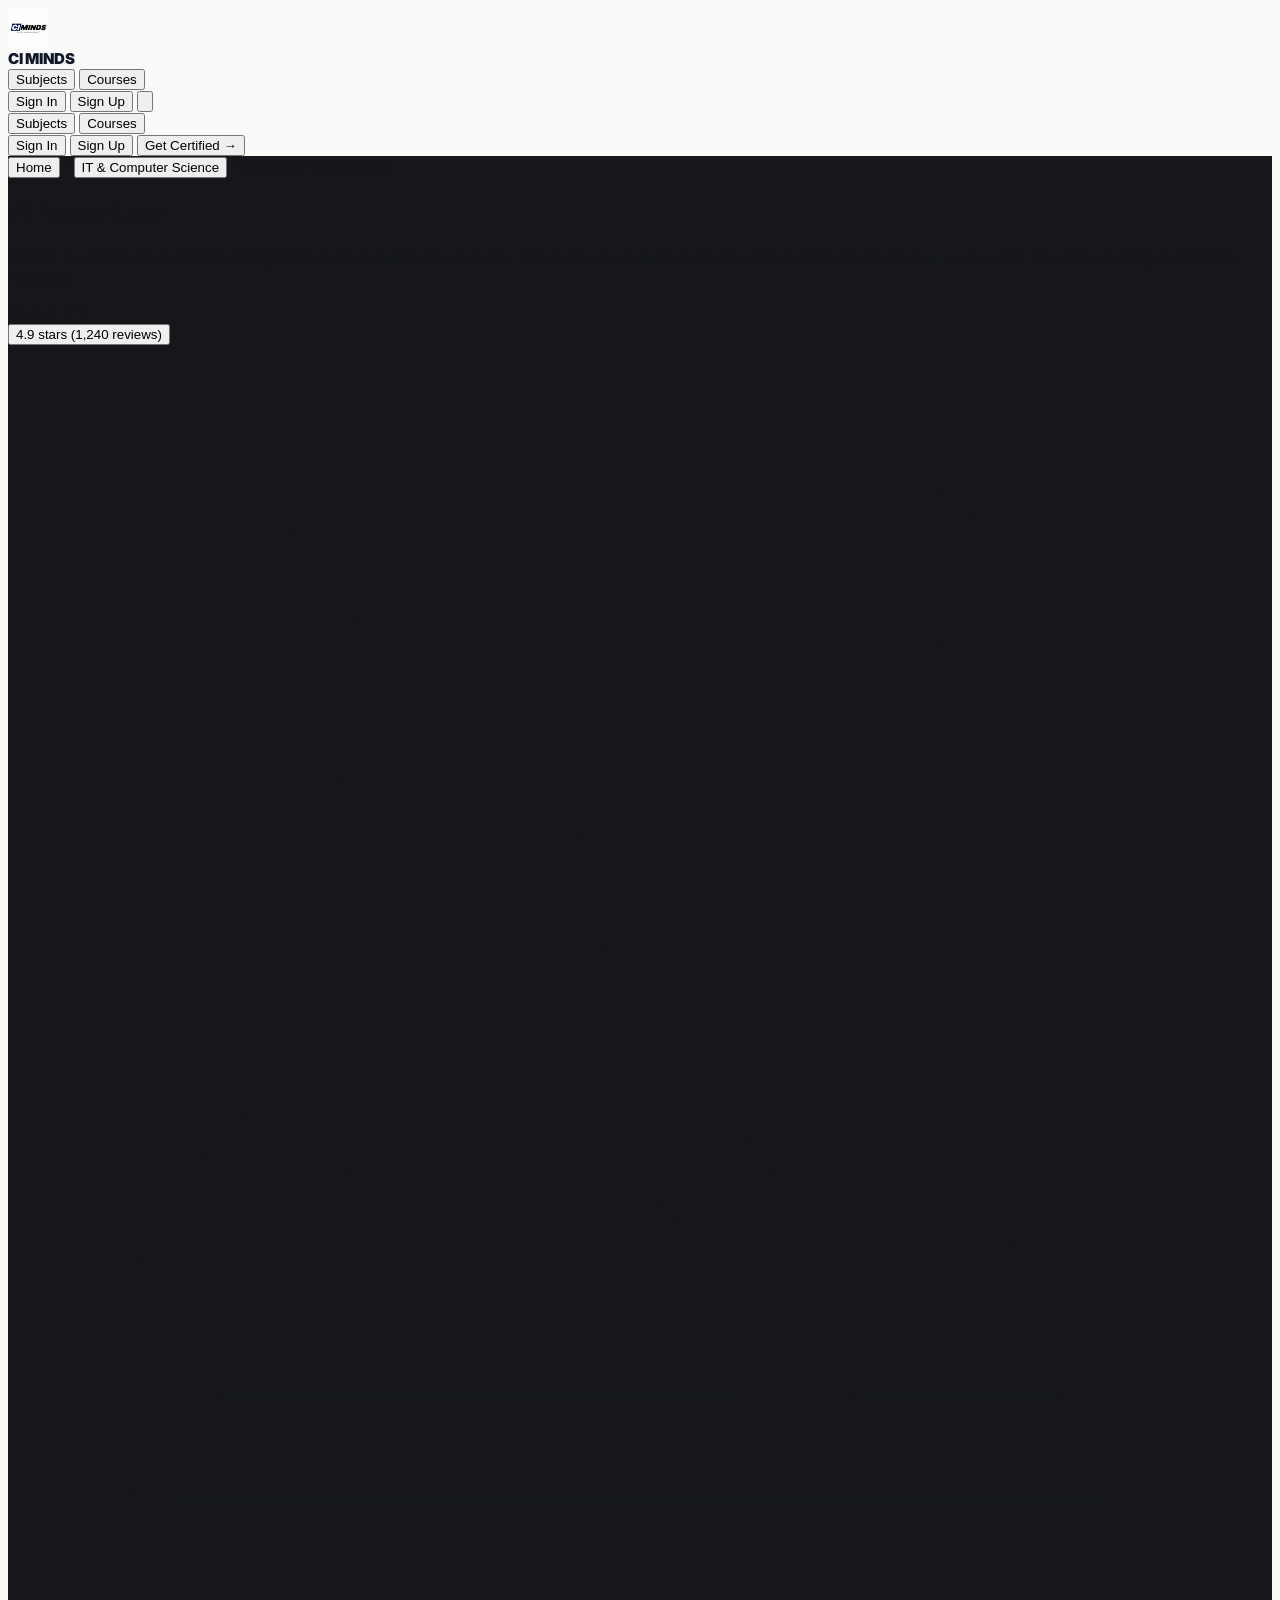
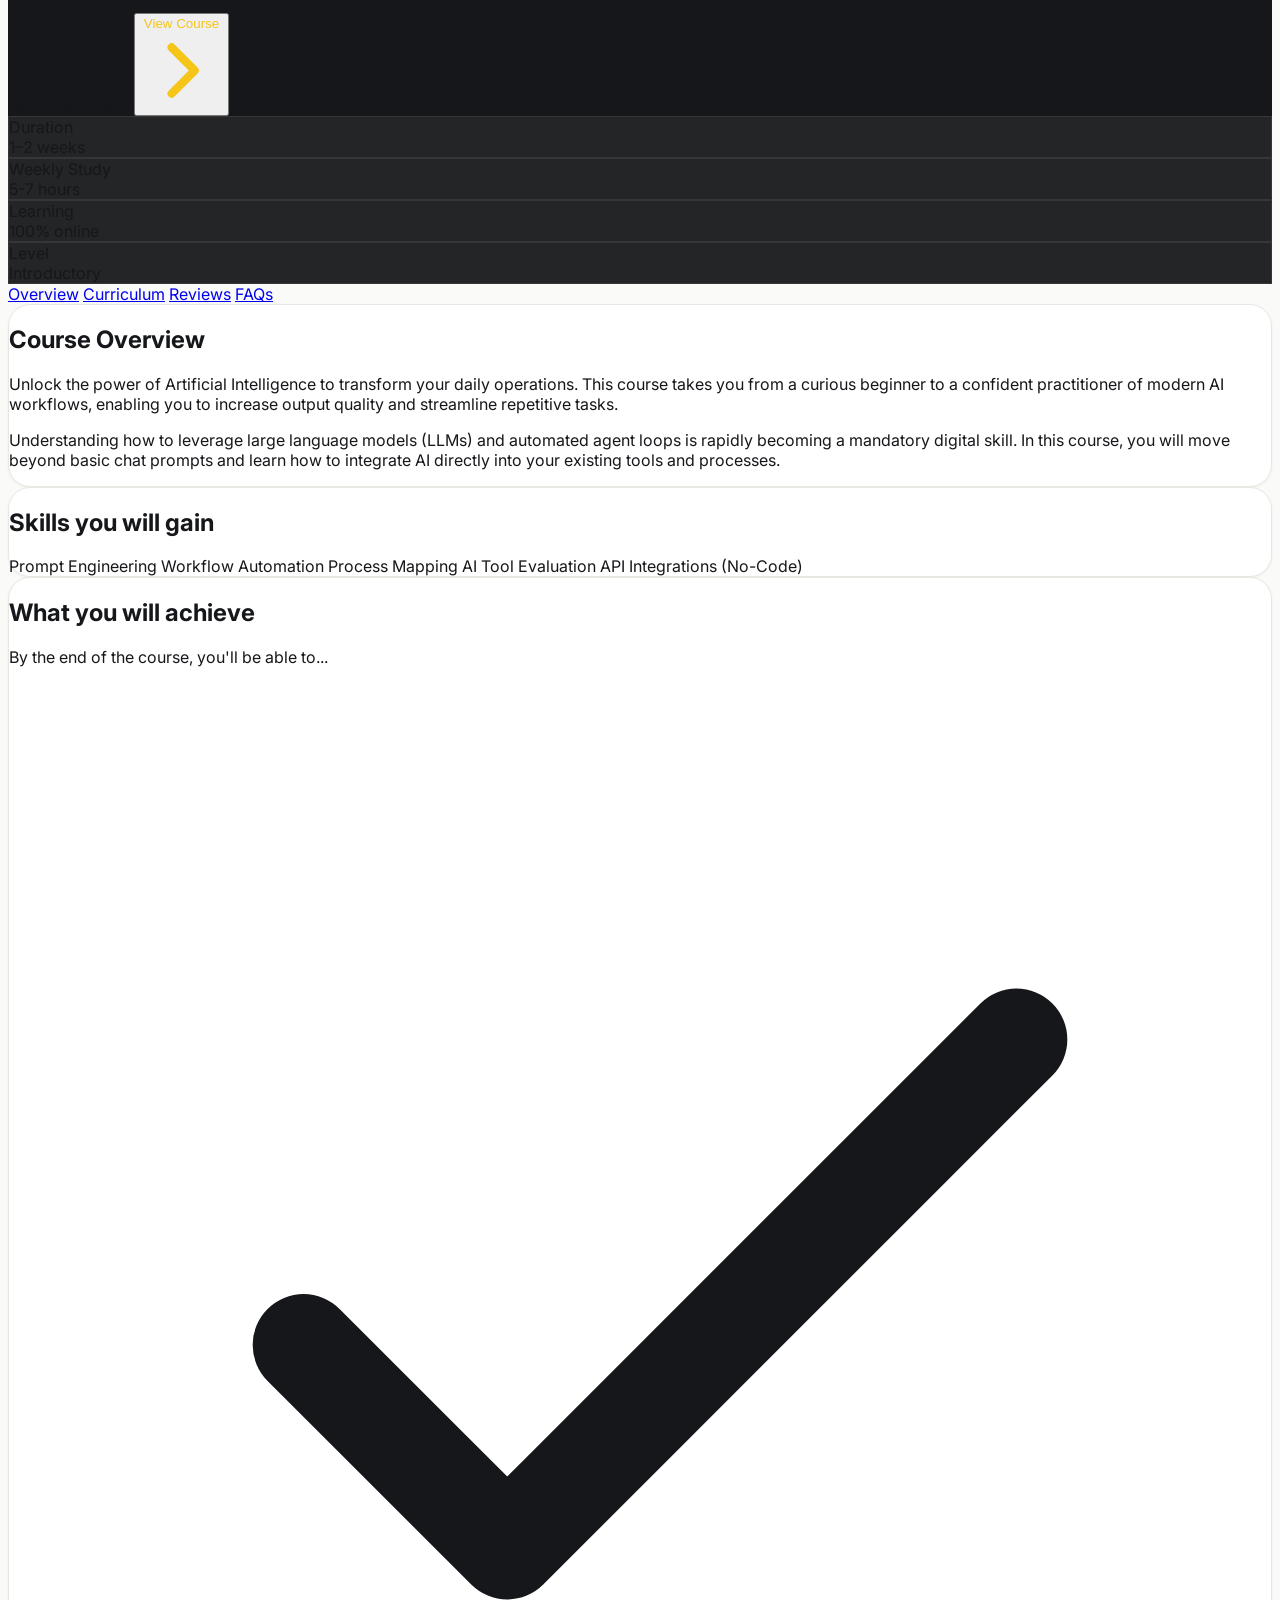
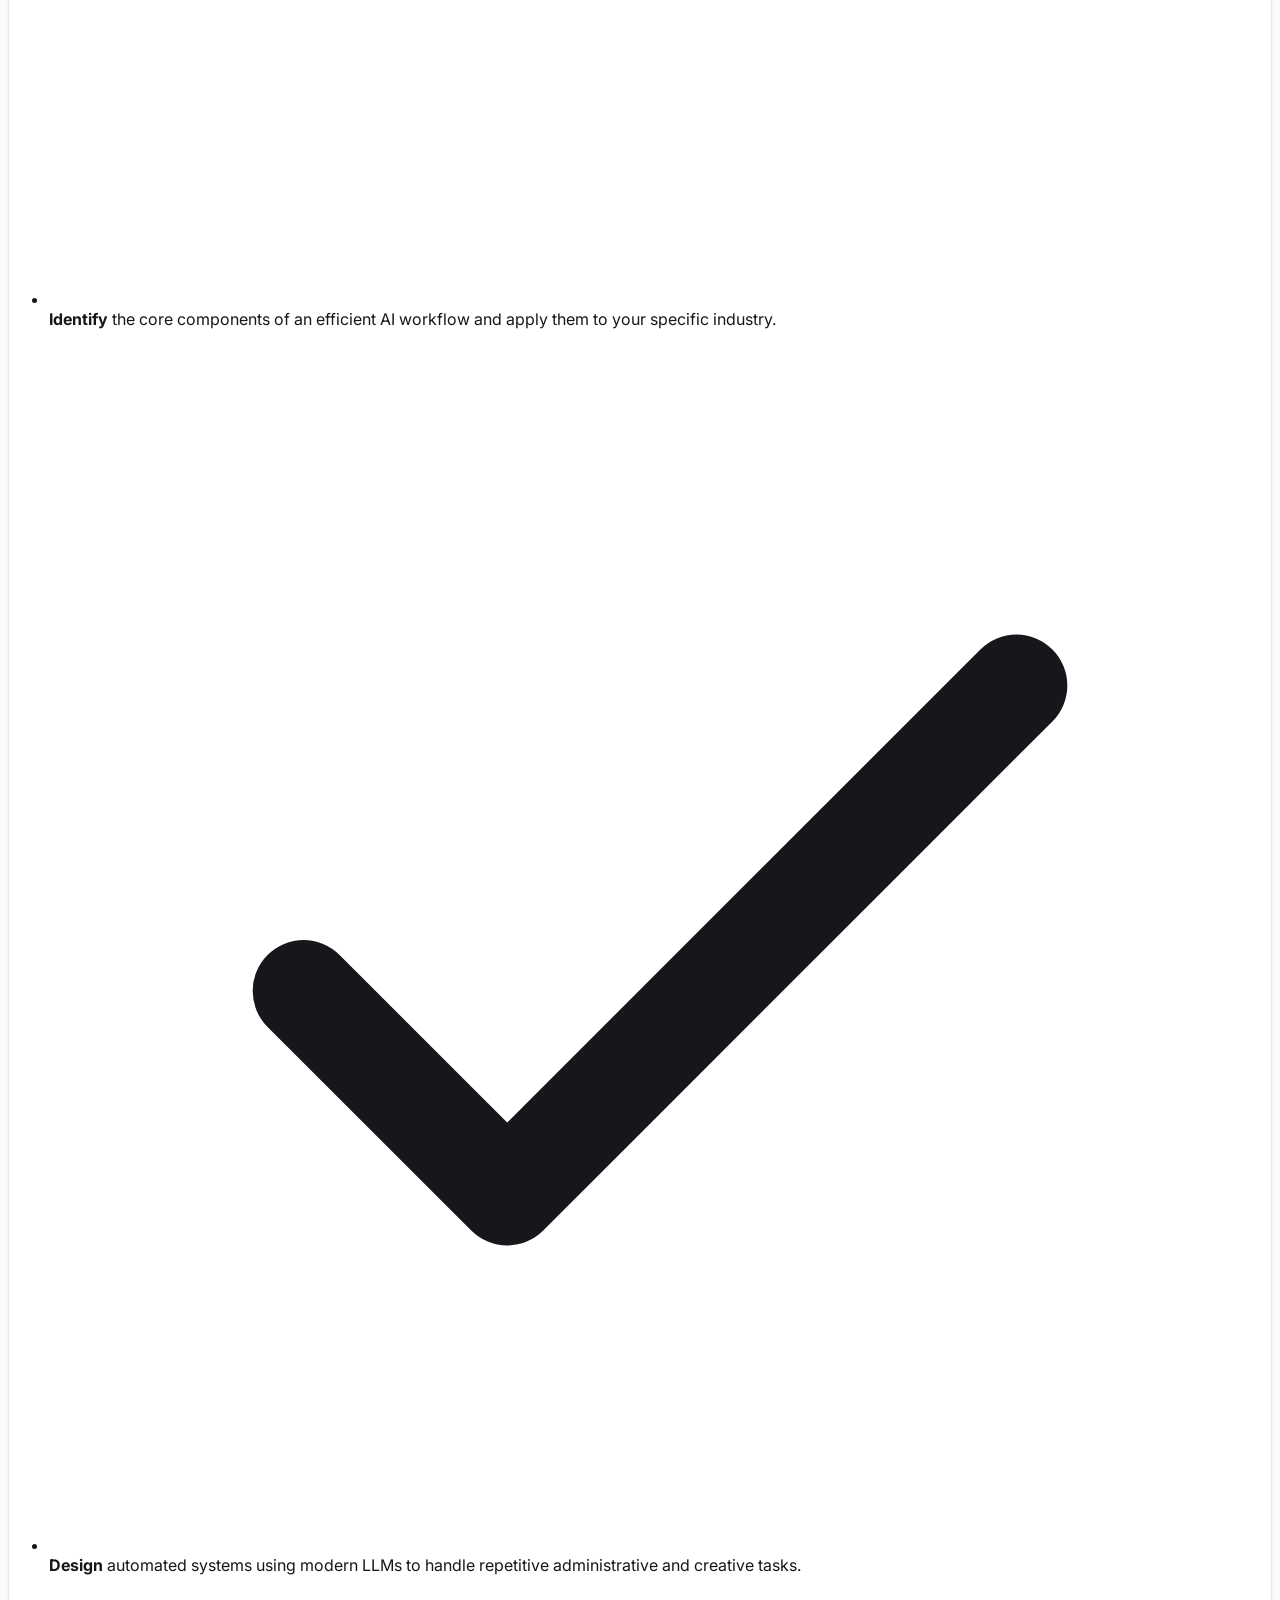
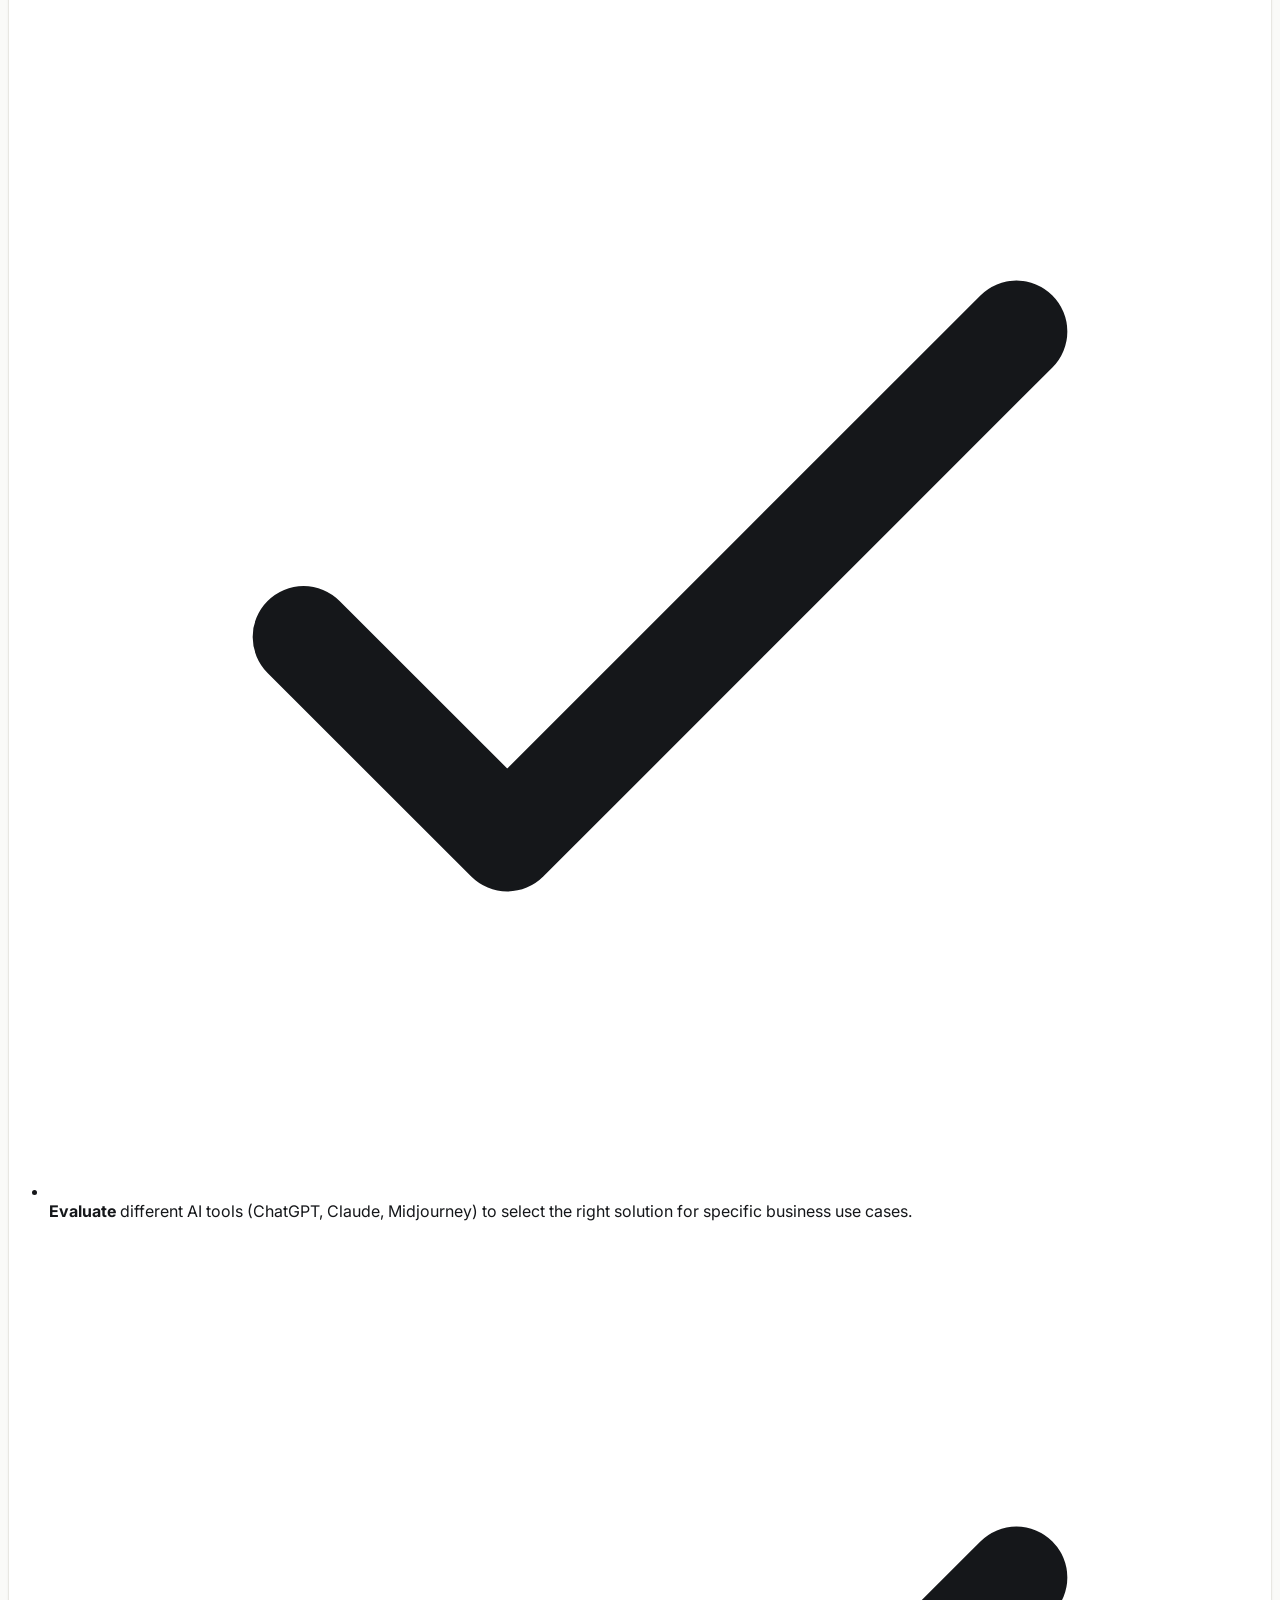
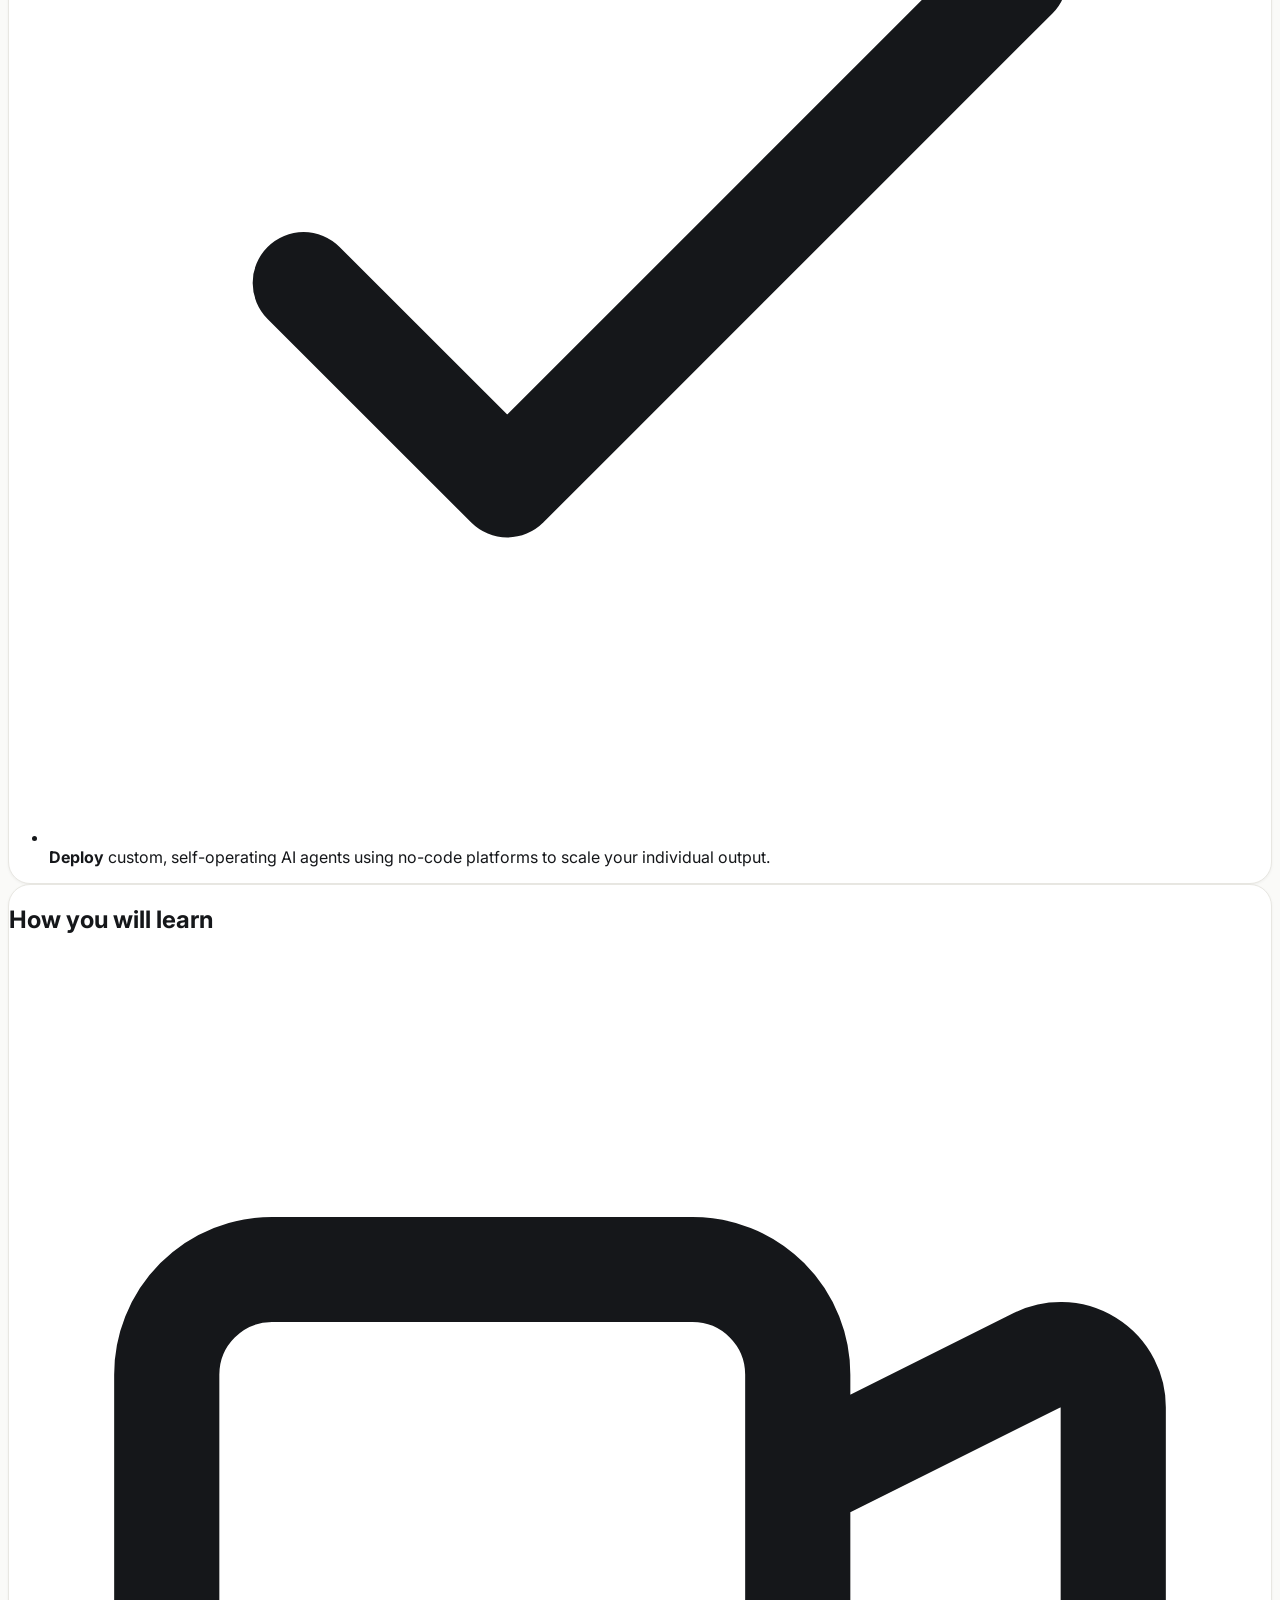
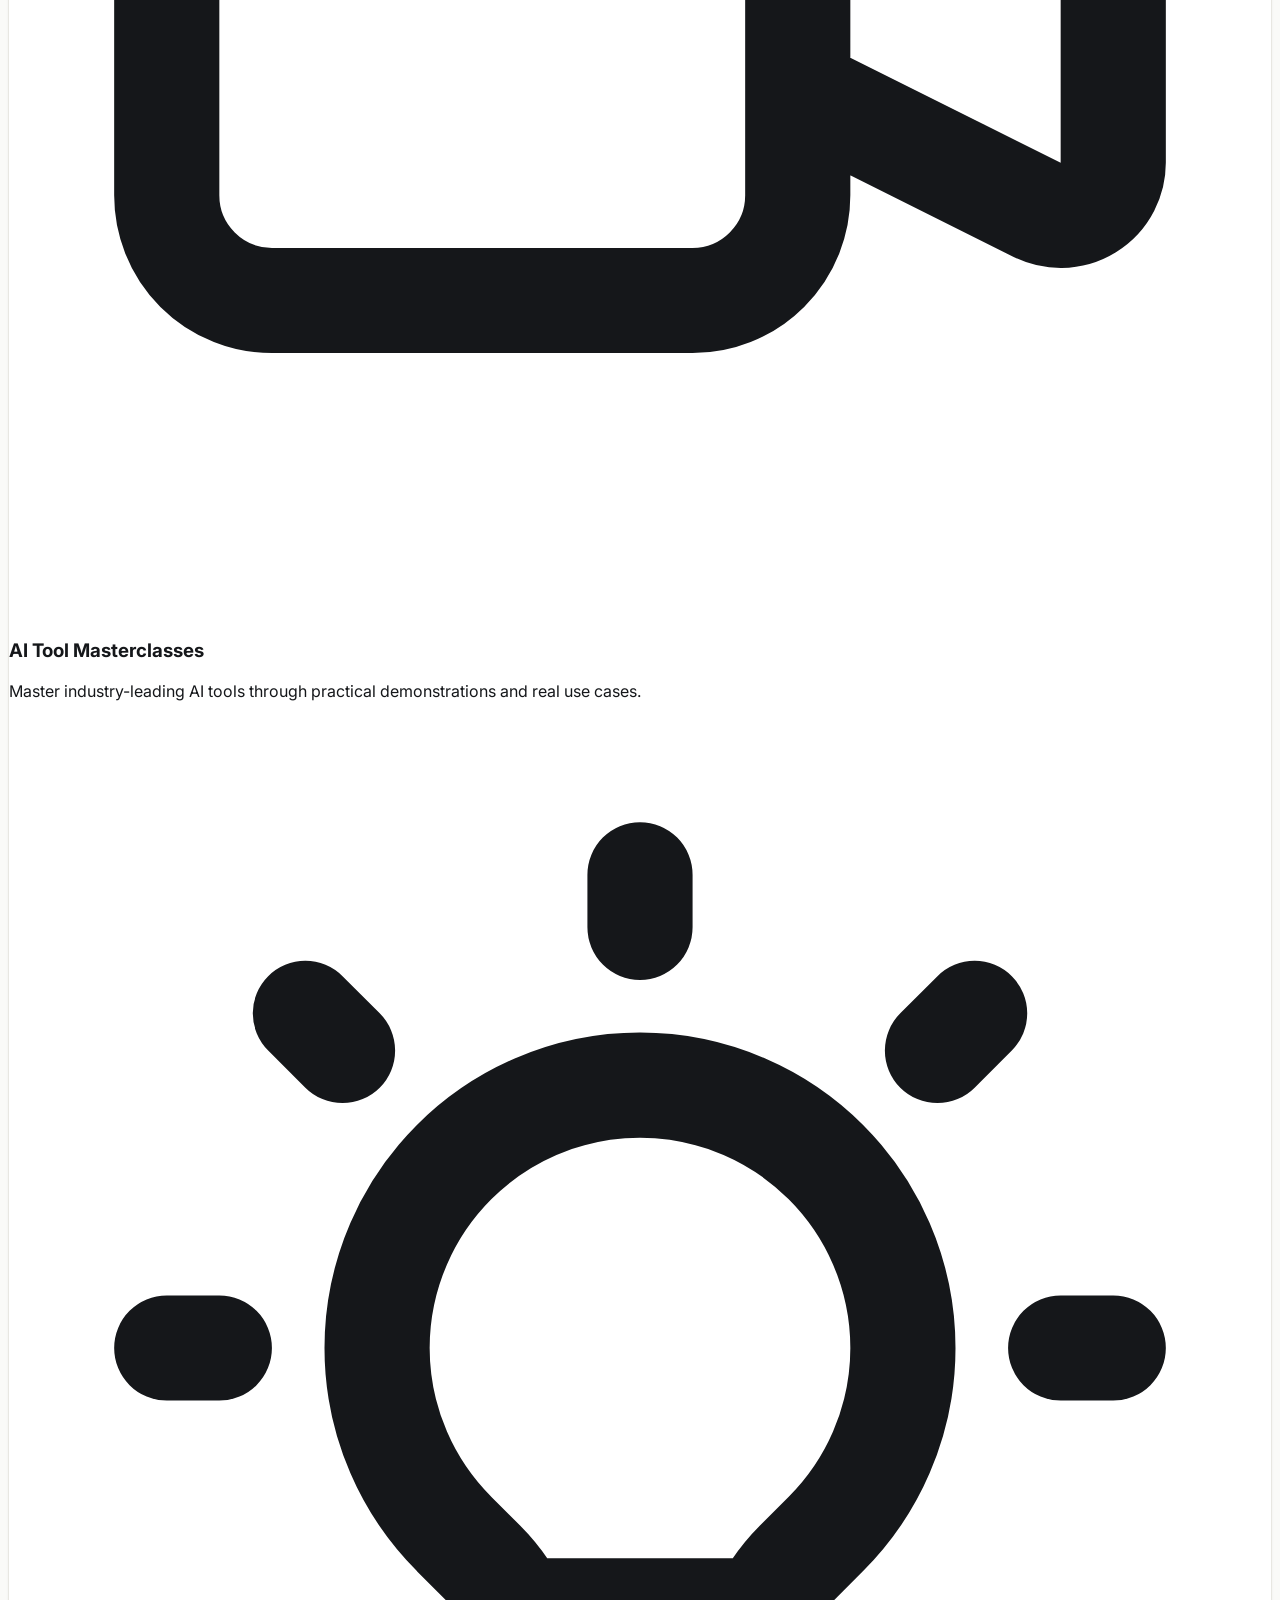
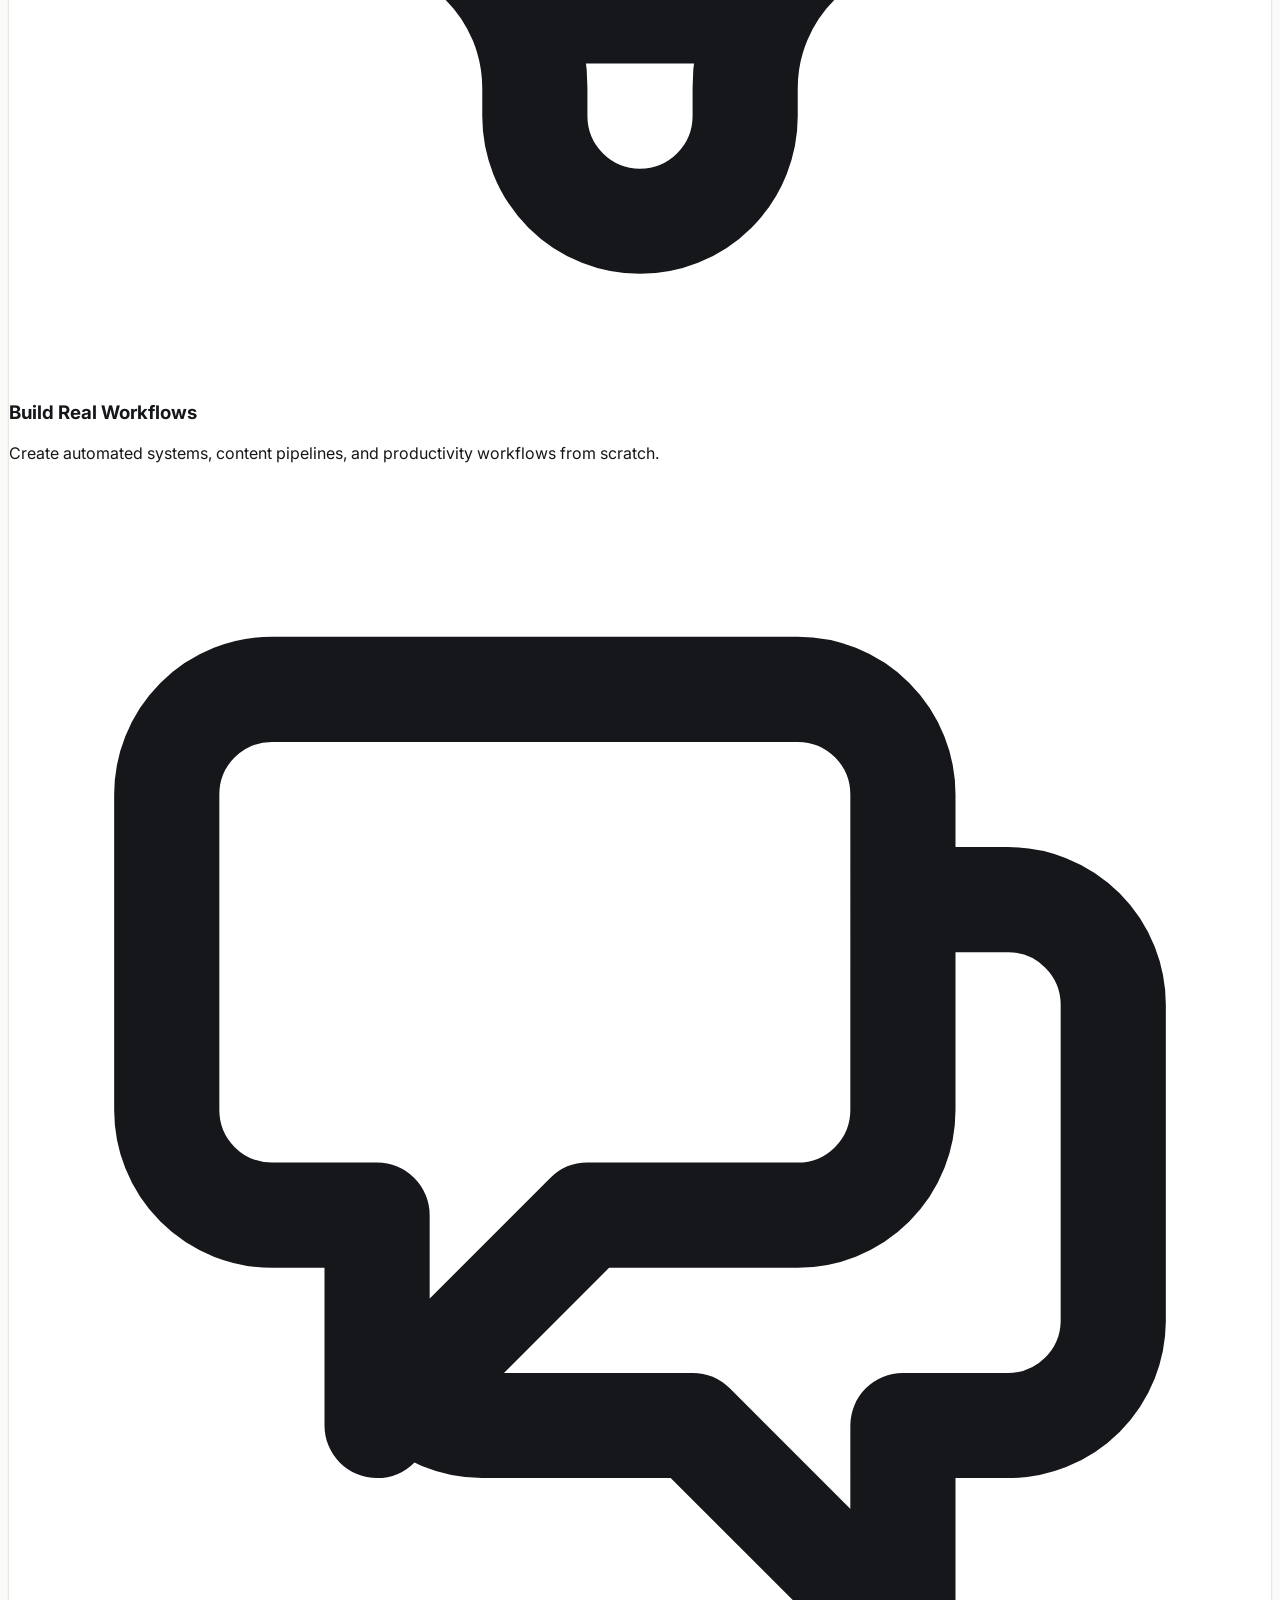
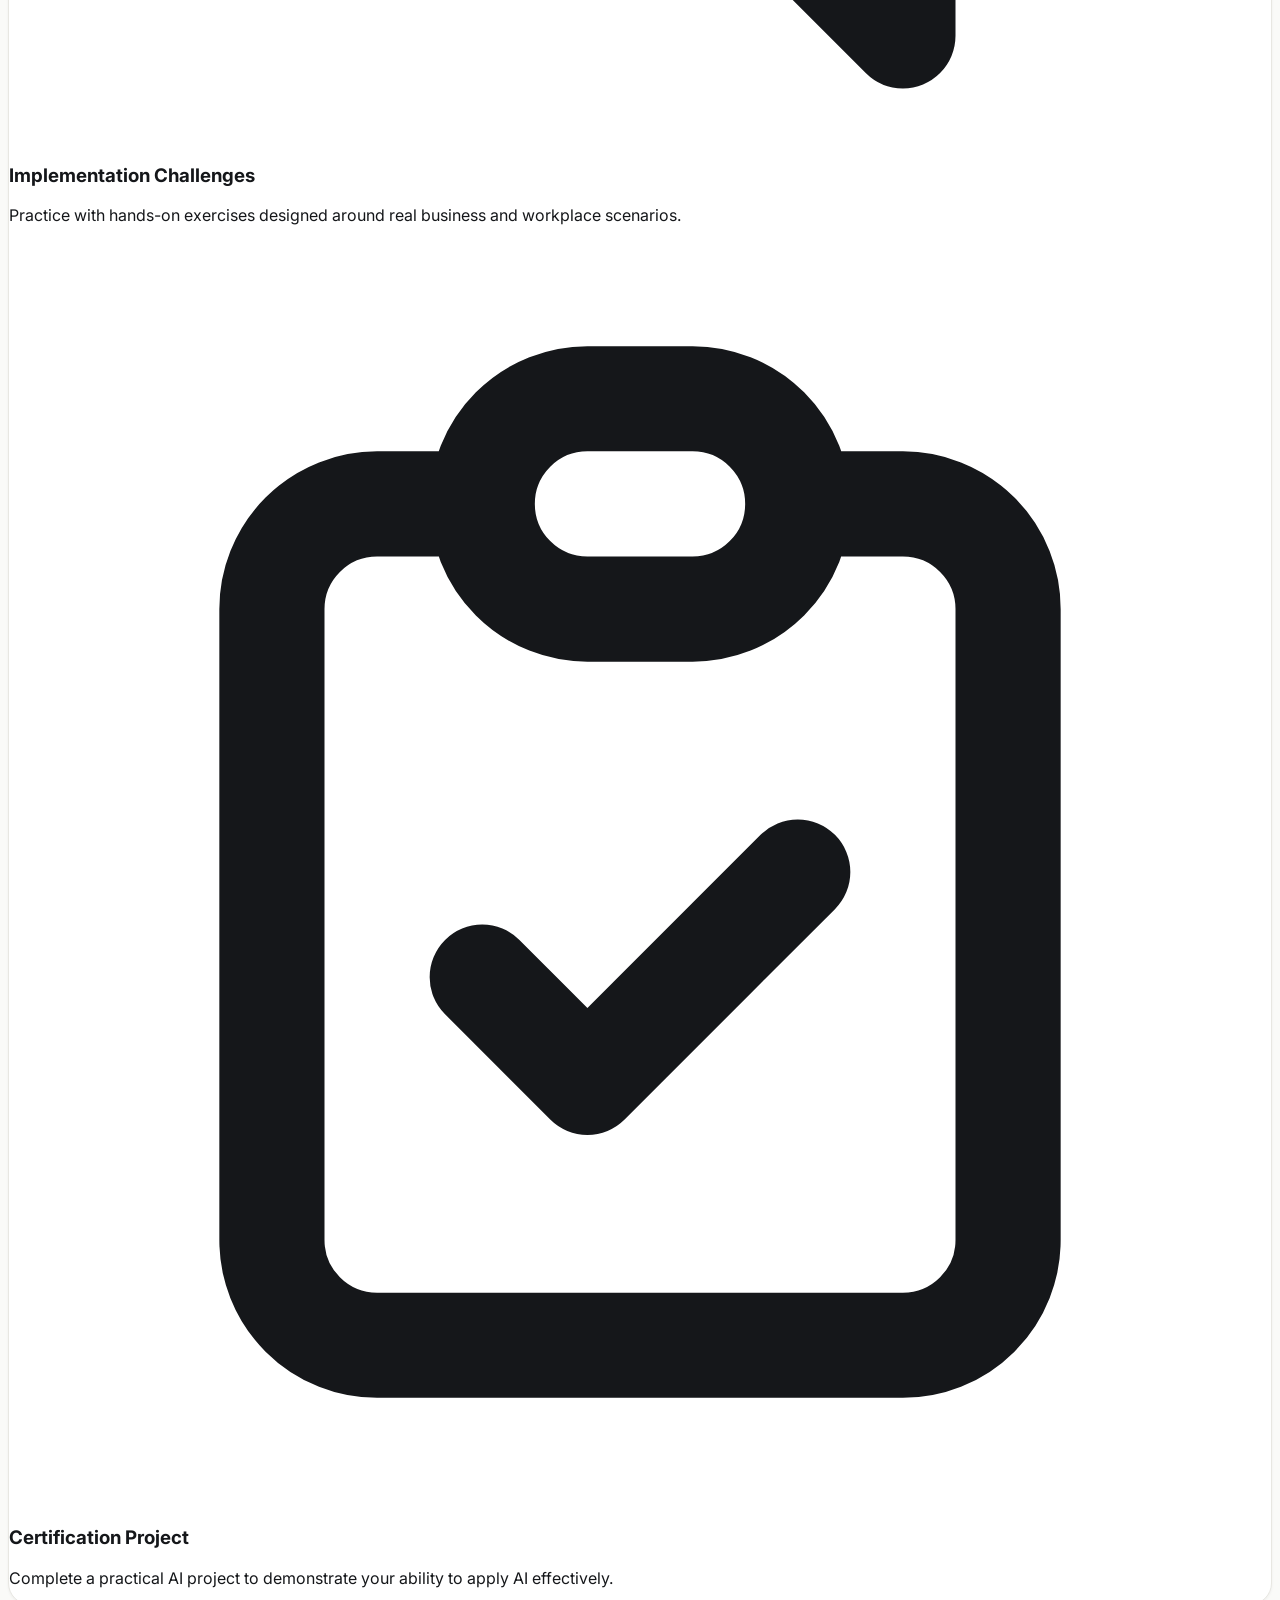
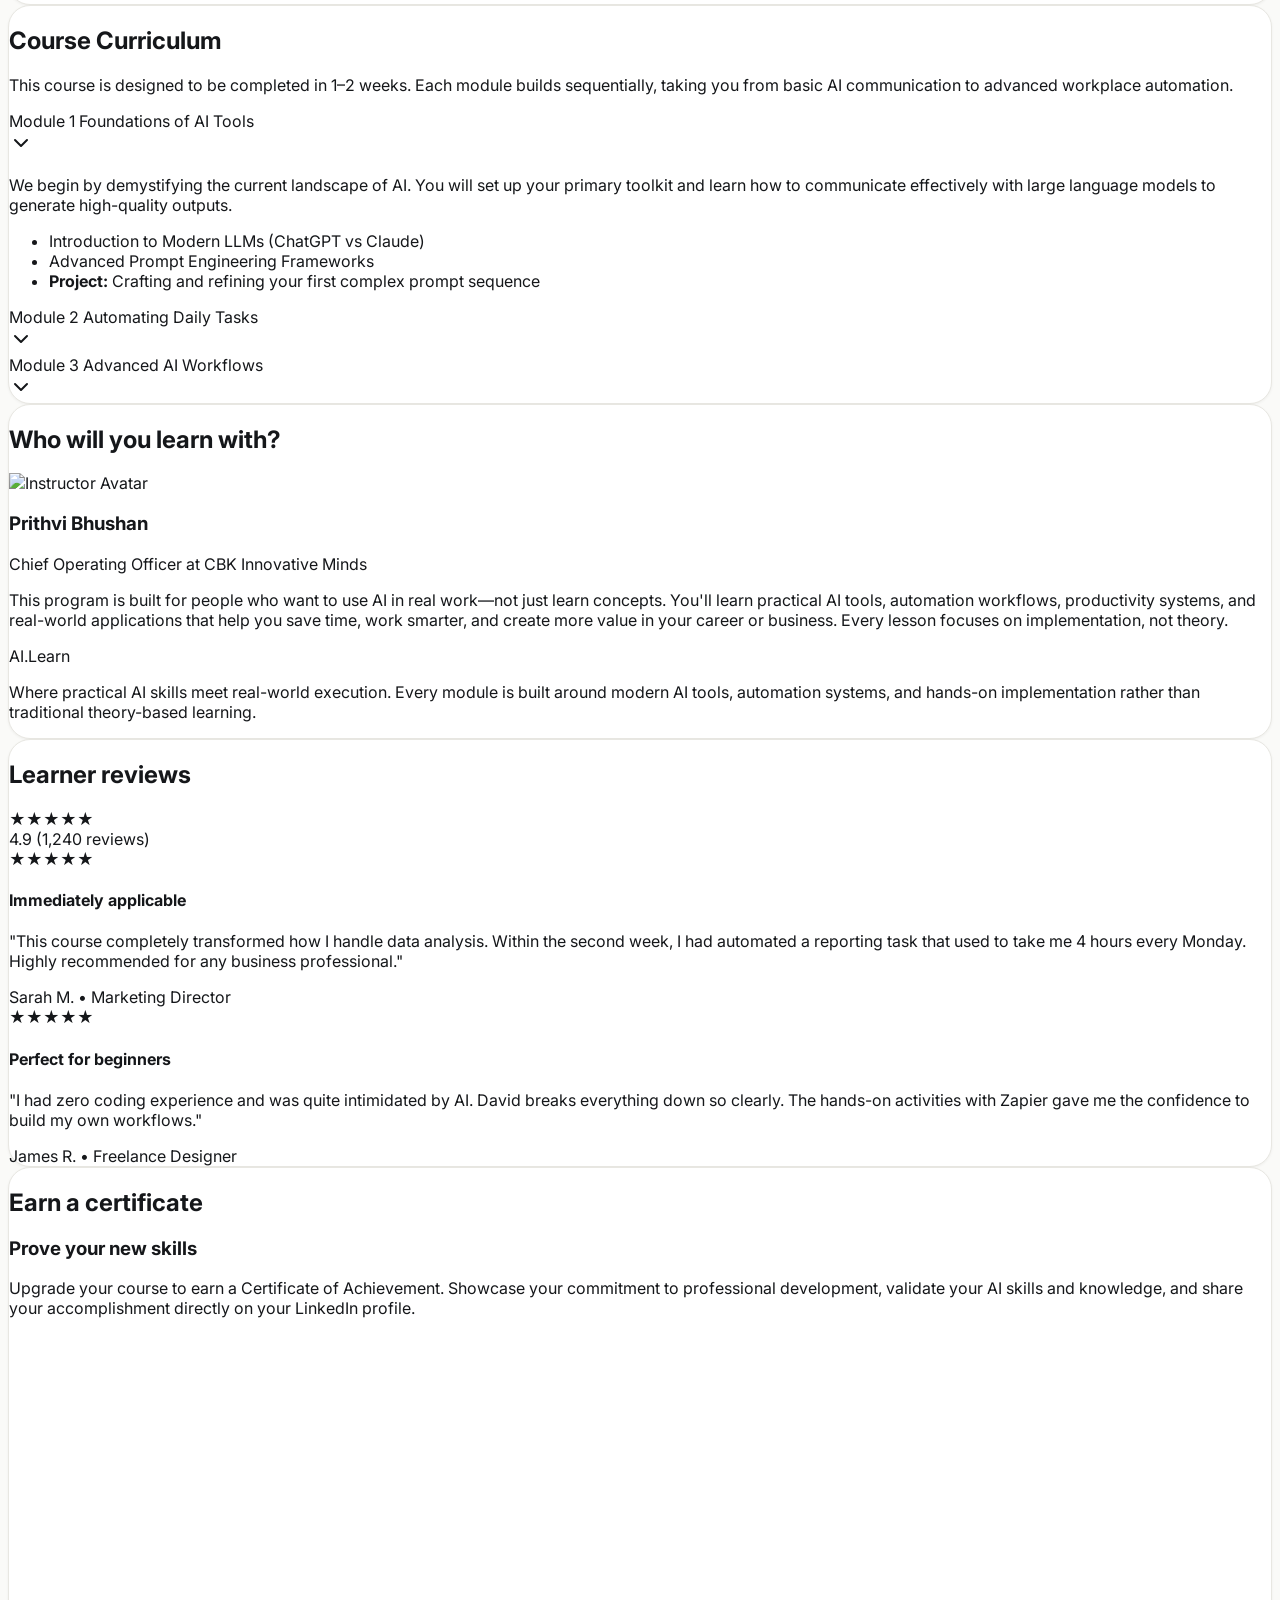
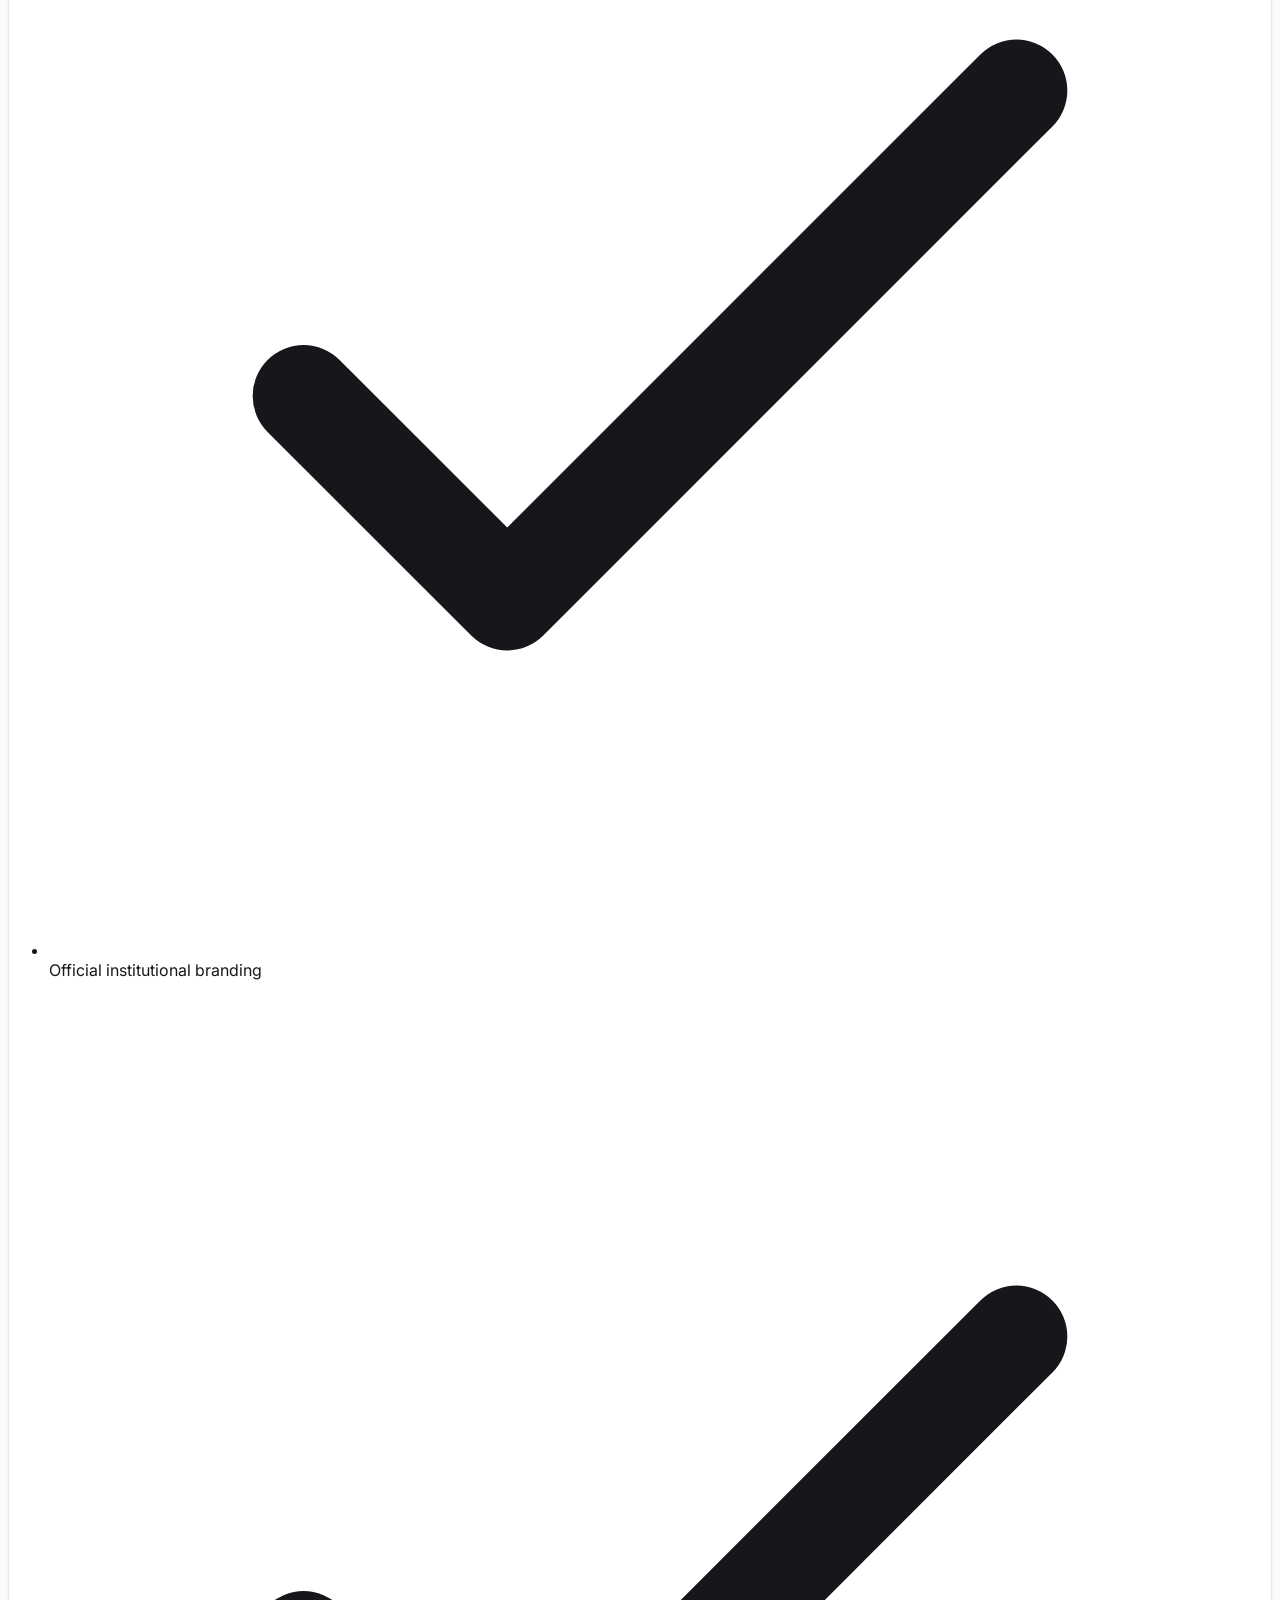
==== index.html @ cd40e2e9 "Add files via upload" ====
<!DOCTYPE html>
<html lang="en" class="scroll-smooth scroll-pt-32">
<head>
    <meta charset="UTF-8">
    <meta name="viewport" content="width=device-width, initial-scale=1.0">
    <title>AI Power User - Course</title>
    <script src="https://cdn.tailwindcss.com"></script>
    <link href="https://fonts.googleapis.com/css2?family=Inter:wght@400;500;600;700&display=swap" rel="stylesheet">
    <script>
        tailwind.config = {
            theme: {
                extend: {
                    colors: {
                        'fl-pink': '#15171A',
                        'fl-pink-hover': '#000000',
                        'fl-yellow': '#F5C518',
                        'fl-yellow-hover': '#E0B000',
                        'fl-dark': '#15171A',
                        'fl-gray-light': '#F4F4F2',
                        'fl-gray-border': '#E8E7E2',
                        'fl-text': '#15171A',
                        'fl-text-light': '#6B6E76',
                    },
                    fontFamily: {
                        sans: ['Inter', 'system-ui', 'sans-serif'],
                    },
                    borderRadius: {
                        'bento': '22px',
                        'bento-lg': '28px',
                    },
                    boxShadow: {
                        'card': '0 1px 2px rgba(21,23,26,0.04)',
                        'sticky': '0 2px 10px rgba(0,0,0,0.06)',
                        'bento': '0 1px 3px rgba(21,23,26,0.05)',
                        'bento-hover': '0 12px 28px rgba(21,23,26,0.08)',
                    }
                }
            }
        }
    </script>
    <style>
        :root {
            --canvas: #FAFAF8;
            --surface: #FFFFFF;
            --hairline: #E8E7E2;
            --ink: #15171A;
            --ink-soft: #6B6E76;
            --accent: #F5C518;
        }
        body { font-family: 'Inter', sans-serif; color: #15171A; background: #FAFAF8; }

        /* ── Bento grid cell — the signature spatial surface used everywhere ── */
        .bento-cell {
            background: var(--surface);
            border: 1px solid var(--hairline);
            border-radius: 22px;
            box-shadow: 0 1px 3px rgba(21,23,26,0.05);
            transition: box-shadow 0.25s ease, transform 0.25s ease, border-color 0.25s ease;
        }
        .bento-cell.bento-hoverable:hover {
            box-shadow: 0 16px 32px rgba(21,23,26,0.08);
            transform: translateY(-2px);
            border-color: #DDD9D0;
        }
        .bento-grid {
            display: grid;
            gap: 16px;
        }
        @media (min-width: 1024px) {
            .bento-grid { gap: 20px; }
        }
        details > summary { list-style: none; cursor: pointer; }
        details > summary::-webkit-details-marker { display: none; }
        details[open] summary ~ * { animation: sweep .3s ease-in-out; }
        @keyframes sweep {
            0%    {opacity: 0; margin-top: -10px}
            100%  {opacity: 1; margin-top: 0px}
        }
        .hero-clip {
            clip-path: polygon(0 0, 100% 0, 100% 100%, 0 calc(100% - 4vw));
        }
        /* Modal Animation Infrastructure */
        .modal-overlay {
            transition: opacity 0.25s ease-out, visibility 0.25s ease-out;
        }
        .modal-content-container {
            transition: transform 0.25s cubic-bezier(0.16, 1, 0.3, 1), opacity 0.25s ease-out;
        }
        .modal-hidden {
            opacity: 0;
            visibility: hidden;
            pointer-events: none;
        }
        .modal-hidden .modal-content-container {
            transform: scale(0.95) translateY(15px);
        }

        /* Scoped CSS for Authentication Modal */
        .auth-overlay {
            --brand:#ffffff;
            --brand-hover:#e4e4e7;
            --brand-border:rgba(255,255,255,0.3);
            --bg:#09090b; 
            --s2:#121214;
            --s3:#18181b;
            --s4:#27272a;
            --t1:#fafafa;
            --t2:#a1a1aa;
            --t3:#71717a;
            --b1:rgba(255,255,255,0.08);
            --b2:rgba(255,255,255,0.12);
            --fh:'Inter',sans-serif;
            --fb:'Inter',sans-serif;
            --r:12px;
            --rs:8px;
            --rl:18px;
            --rxl:24px;
            
            position: fixed;
            inset: 0;
            z-index: 100000;
            background: var(--bg);
            color: var(--t1);
            font-family: var(--fb);
            display: none;
            -webkit-font-smoothing: antialiased;
        }
        .auth-overlay.active { display: block; }
        .auth-overlay *,.auth-overlay *::before,.auth-overlay *::after { box-sizing:border-box; }
        .auth-overlay ::selection { background:rgba(255,255,255,0.15); }

        .auth-overlay .shell {
            display:flex;
            height:100vh;
            width:100vw;
            padding:8px;
            gap:8px;
            background:var(--bg);
            overflow:hidden;
            position:relative;
        }

        .auth-overlay .hero {
            position:relative;
            width:52%;
            flex-shrink:0;
            height:100%;
            border-radius:var(--rxl);
            overflow:hidden;
            display:flex;
            flex-direction:column;
            justify-content:flex-end;
            padding:32px 44px 44px;
        }

        .auth-overlay .hero video {
            position:absolute;
            inset:0;
            width:100%;
            height:100%;
            object-fit:cover;
            z-index:0;
        }

        .auth-overlay .hero-scrim {
            position:absolute;
            inset:0;
            z-index:1;
            background:linear-gradient(to top,rgba(9,9,11,0.95) 0%,rgba(9,9,11,0.4) 50%,rgba(9,9,11,0.05) 100%);
        }

        .auth-overlay .hero-logo {
            position:absolute;
            top:32px;
            left:44px;
            z-index:10;
            font-family:var(--fh);
            font-size:clamp(55px, 7vw, 90px);
            font-weight:800;
            letter-spacing:-.05em;
            color:var(--t1);
            opacity:0;
            animation:authUp .5s .1s cubic-bezier(.22,.68,0,1.2) forwards;
        }

        .auth-overlay .hero-body {
            position:relative;
            z-index:2;
            max-width:340px;
            align-self: flex-end;
            text-align: right;
        }

        .auth-overlay .h1 {
            font-family:var(--fh);
            font-size:clamp(28px,2.8vw,42px);
            font-weight:800;
            line-height:1.08;
            letter-spacing:-.03em;
            color:#fff;
            margin-bottom:8px;
            opacity:0;
            transform:translateY(12px);
            animation:authUp .55s .22s cubic-bezier(.22,.68,0,1.2) forwards;
        }
        .auth-overlay .h1 em {font-style:normal;color:var(--t2)}

        .auth-overlay .form-col {
            flex:1;
            display:flex;
            align-items:center;
            justify-content:center;
            padding:20px 32px;
            overflow:hidden;
            height:100%;
        }

        .auth-overlay .form-box {
            width:100%;
            max-width:400px;
            opacity:0;
            transform:translateY(16px);
            animation:authUp .6s .45s cubic-bezier(.22,.68,0,1.2) forwards;
        }

        .auth-overlay .form-title {
            font-family:var(--fh);
            font-size:clamp(20px,2vw,28px);
            font-weight:800;
            letter-spacing:-.03em;
            line-height:1.15;
            color:var(--t1);
            margin-bottom:4px;
        }

        .auth-overlay .form-sub {
            font-size:13px;
            font-weight:400;
            color:var(--t3);
            margin-bottom:14px;
            line-height:1.5;
        }

        .auth-overlay .socials {
            display:grid;
            grid-template-columns:1fr;
            gap:8px;
            margin-bottom:16px;
        }

        .auth-overlay .soc-btn {
            display:flex;
            align-items:center;
            justify-content:center;
            gap:10px;
            height:40px;
            background:var(--s3);
            border:1px solid var(--b2);
            border-radius:var(--r);
            font-family:var(--fb);
            font-size:13px;
            font-weight:500;
            color:var(--t1);
            cursor:pointer;
            transition:all .15s ease;
            outline:none;
        }
        .auth-overlay .soc-btn:hover {
            background:var(--s4);
            border-color:var(--brand-border);
        }
        .auth-overlay .soc-btn:focus-visible {
            border-color:var(--brand-border);
            box-shadow:0 0 0 2px rgba(255,255,255,0.1);
        }
        .auth-overlay .soc-btn:active {transform:scale(.98)}
        .auth-overlay .soc-btn svg {width:16px;height:16px;flex-shrink:0}

        .auth-overlay .div-row {
            display:flex;
            align-items:center;
            gap:12px;
            margin-bottom:16px;
        }
        .auth-overlay .div-line {flex:1;height:1px;background:var(--b1)}
        .auth-overlay .div-txt {
            font-family:var(--fh);
            font-size:10px;
            font-weight:600;
            letter-spacing:.1em;
            text-transform:uppercase;
            color:var(--t3);
            white-space:nowrap;
        }

        .auth-overlay .f-grid {
            display:grid;
            grid-template-columns:1fr 1fr;
            gap:10px;
            margin-bottom:10px;
        }

        .auth-overlay .f-grp {
            display:flex;
            flex-direction:column;
            gap:5px;
            margin-bottom:10px;
        }
        .auth-overlay .f-grp:last-child {margin-bottom:0}

        .auth-overlay label {
            font-family:var(--fh);
            font-size:11px;
            font-weight:600;
            color:var(--t2);
            letter-spacing:.02em;
        }

        .auth-overlay .iw {position:relative}

        .auth-overlay input[type=text],
        .auth-overlay input[type=email],
        .auth-overlay input[type=password],
        .auth-overlay select {
            width:100%;
            height:40px;
            background:var(--s3);
            border:1px solid var(--b1);
            border-radius:var(--r);
            padding:0 14px;
            font-family:var(--fb);
            font-size:13px;
            font-weight:400;
            color:var(--t1);
            outline:none;
            transition:border-color .15s ease,background .15s ease,box-shadow .15s ease;
            -webkit-appearance:none;
            appearance:none;
            margin: 0;
        }
        .auth-overlay input[type=text]:hover,
        .auth-overlay input[type=email]:hover,
        .auth-overlay input[type=password]:hover,
        .auth-overlay select:hover {
            border-color:var(--b2);
        }
        .auth-overlay input[type=text]:focus,
        .auth-overlay input[type=email]:focus,
        .auth-overlay input[type=password]:focus,
        .auth-overlay select:focus {
            border-color:var(--brand-border);
            background:var(--s4);
            box-shadow:0 0 0 2px rgba(255,255,255,0.05);
        }
        .auth-overlay input::placeholder {color:var(--t3); opacity: 0.85;}
        .auth-overlay select option {background:var(--s3); color:var(--t1);}
        .auth-overlay select:invalid {color:var(--t3);}

        .auth-overlay .pwd-i {padding-right:42px}

        .auth-overlay .eye {
            position:absolute;
            right:10px;top:50%;
            transform:translateY(-50%);
            background:none;border:none;
            cursor:pointer;
            color:var(--t3);
            padding:4px;
            display:flex;align-items:center;
            transition:color .15s ease;
            border-radius:var(--rs);
        }
        .auth-overlay .eye:hover {color:var(--t1); background:var(--b1);}
        .auth-overlay .eye:focus-visible {
            outline:none;
            box-shadow:0 0 0 2px rgba(255,255,255,0.1);
        }
        .auth-overlay .eye svg {width:15px;height:15px}

        .auth-overlay .hint {
            font-size:11px;
            color:var(--t3);
            margin-top:2px;
        }

        .auth-overlay .fields-wrap {margin-bottom:16px}

        .auth-overlay .sub-btn {
            width:100%;
            height:44px;
            background:var(--brand);
            border:none;
            border-radius:var(--r);
            font-family:var(--fh);
            font-size:14px;
            font-weight:600;
            color:#000;
            cursor:pointer;
            letter-spacing:.02em;
            transition:all .15s ease;
            margin-bottom:12px;
        }
        .auth-overlay .sub-btn:hover {
            background:var(--brand-hover);
            transform:translateY(-1px);
        }
        .auth-overlay .sub-btn:active {
            transform:scale(.985);
        }
        .auth-overlay .sub-btn:focus-visible {
            outline:none;
            box-shadow:0 0 0 3px var(--bg), 0 0 0 5px var(--brand);
        }

        .auth-overlay .foot {
            text-align:center;
            font-size:12.5px;
            color:var(--t3);
        }
        .auth-overlay .foot a {
            color:var(--t1);
            text-decoration:none;
            font-weight:500;
            transition:color .15s ease;
            cursor: pointer;
        }
        .auth-overlay .foot a:hover {color:var(--t2)}

        @keyframes authUp{to{opacity:1;transform:translateY(0)}}

        /* ── Info Modal ─────────────────────────────────────────────── */
        #info-modal-overlay { transition: opacity 0.2s; }
        #info-modal-overlay .bg-white {
            animation: infoModalUp 0.3s cubic-bezier(.22,.68,0,1.05) forwards;
        }
        @keyframes infoModalUp {
            from { opacity:0; transform:translateY(24px); }
            to   { opacity:1; transform:translateY(0); }
        }
        @media (max-width:639px) {
            #info-modal-overlay { align-items: flex-end; padding: 0; }
            #info-modal-overlay .bg-white {
                border-radius: 20px 20px 0 0;
                animation: infoModalSlideUp 0.32s cubic-bezier(.22,.68,0,1.05) forwards;
                max-height: 92vh;
            }
            @keyframes infoModalSlideUp {
                from { opacity:0; transform:translateY(100%); }
                to   { opacity:1; transform:translateY(0); }
            }
        }
        /* Details arrow in footer accordion */
        details > summary { cursor: pointer; }
        details > summary::-webkit-details-marker { display: none; }

        /* ── Resume Course button — lock styles, defeat Tailwind preflight ── */
        .resume-course-btn,
        .resume-course-btn *,
        .resume-course-btn span,
        .resume-course-btn svg {
            color: #15171A !important;
            background-color: #F5C518 !important;
            stroke: #15171A !important;
        }
        .resume-course-btn { border: none !important; cursor: pointer !important; }

        /* ── View Certificate button (finished state) — yellow, black text ── */
        .view-cert-btn,
        .view-cert-btn *,
        .view-cert-btn span,
        .view-cert-btn svg {
            color: #15171A !important;
            background-color: #F5C518 !important;
            stroke: #15171A !important;
        }
        .view-cert-btn { border: none !important; cursor: pointer !important; }

        /* ── "View Course" link in hero — yellow by default, white on hover ── */
        .view-course-btn,
        .view-course-btn svg {
            color: #F5C518 !important;
            stroke: #F5C518 !important;
        }
        .view-course-btn:hover,
        .view-course-btn:hover svg {
            color: #ffffff !important;
            stroke: #ffffff !important;
        }

        /* ═══════════════════════════════════════════════════════
           MOBILE RESPONSIVE SCALE — max 767px
           Targets only mobile. Laptop/desktop untouched.
           Same content, tighter proportions.
        ═══════════════════════════════════════════════════════ */
        @media (max-width: 767px) {

            /* ── Hero section ─────────────────────────────────── */
            section.hero-clip {
                padding-top: 28px !important;
                padding-bottom: 40px !important;
            }
            section.hero-clip h1 {
                font-size: 1.75rem !important;   /* 28px — was 36px (text-4xl) */
                line-height: 1.25 !important;
                margin-bottom: 14px !important;
            }
            section.hero-clip p.text-lg {
                font-size: 0.9375rem !important; /* 15px */
                margin-bottom: 20px !important;
            }
            section.hero-clip .flex.flex-wrap.items-center.gap-4 {
                gap: 10px !important;
                margin-bottom: 20px !important;
            }
            section.hero-clip .grid.grid-cols-2 {
                gap: 12px !important;
                padding-top: 16px !important;
                margin-top: 16px !important;
            }
            section.hero-clip .grid.grid-cols-2 .font-bold {
                font-size: 0.875rem !important;
            }
            section.hero-clip .text-xs.uppercase {
                font-size: 0.6875rem !important;
            }

            /* ── Main content layout ──────────────────────────── */
            main.max-w-7xl {
                padding-top: 24px !important;
                padding-bottom: 32px !important;
                gap: 24px !important;
            }
            main .space-y-12 > * + *,
            main .space-y-16 > * + * {
                margin-top: 28px !important;
            }
            main section.pt-8 {
                padding-top: 20px !important;
            }

            /* ── Section headings ─────────────────────────────── */
            main h2.text-2xl, main h2.text-3xl {
                font-size: 1.125rem !important;  /* 18px */
                margin-bottom: 12px !important;
            }
            main h2.text-xl {
                font-size: 1rem !important;
                margin-bottom: 10px !important;
            }

            /* ── Body text ────────────────────────────────────── */
            main p.text-lg, main span.text-lg,
            main li span.text-lg {
                font-size: 0.9375rem !important;
            }
            main p.text-base {
                font-size: 0.875rem !important;
            }

            /* ── Learning methods grid ────────────────────────── */
            main .bg-fl-gray-light.p-5,
            main .bg-fl-gray-light.p-8 {
                padding: 16px !important;
                gap: 16px !important;
            }
            main .bg-fl-gray-light h3 {
                font-size: 0.9375rem !important;
                margin-bottom: 4px !important;
            }

            /* ── Curriculum accordion ─────────────────────────── */
            main details summary {
                padding: 14px 16px !important;
                font-size: 0.9375rem !important;
            }
            main details .p-4, main details .p-6 {
                padding: 14px 16px !important;
            }

            /* ── Reviews ──────────────────────────────────────── */
            main .border.rounded-xl.p-6 {
                padding: 16px !important;
            }

            /* ── Sidebar course card (shows below content on mobile) */
            main .lg\:col-span-4 {
                margin-top: 0 !important;
            }
            main .lg\:col-span-4 .p-6,
            main .lg\:col-span-4 .p-8 {
                padding: 16px !important;
            }
            main .lg\:col-span-4 h3 {
                font-size: 1rem !important;
                margin-bottom: 6px !important;
            }
            main .lg\:col-span-4 h4 {
                font-size: 0.875rem !important;
            }
            main .lg\:col-span-4 .space-y-3 > * + *,
            main .lg\:col-span-4 .space-y-4 > * + * {
                margin-top: 10px !important;
            }

            /* ── Footer accordion ─────────────────────────────── */
            footer details summary {
                padding-top: 14px !important;
                padding-bottom: 14px !important;
                font-size: 0.875rem !important;
            }
            footer ul li button {
                font-size: 0.875rem !important;
                padding: 3px 0 !important;
            }
            footer .py-4 {
                padding-top: 12px !important;
                padding-bottom: 12px !important;
            }

            /* ── Info modal ───────────────────────────────────── */
            #info-modal-overlay .bg-white .px-5 {
                padding-left: 16px !important;
                padding-right: 16px !important;
            }
            #info-modal-overlay .space-y-4 > * + * {
                margin-top: 10px !important;
            }

            /* ── Auth modal mobile ────────────────────────────── */
            .auth-overlay .form-title {
                font-size: 1.5rem !important;
            }
        }

        /* ── Mobile auth redesign (max 767px) ──────────────────────────────────
           On small screens: full-screen dark bottom-sheet style, no hero panel,
           matching the attached MOBILE_UI_LOGINUP design (black bg, lime accents,
           rounded inputs, smooth fade-in). Desktop stays exactly the same.
        ──────────────────────────────────────────────────────────────────────── */
        @media (max-width: 767px) {

            /* Hide the hero video panel entirely */
            .auth-overlay .hero { display: none !important; }

            /* Overlay: full screen, Y scrollable only */
            .auth-overlay {
                overflow-x: hidden;
                overflow-y: auto;
                -webkit-overflow-scrolling: touch;
            }

            /* Shell: column, full height, scrollable */
            .auth-overlay .shell {
                flex-direction: column;
                padding: 0;
                overflow-x: hidden;
                overflow-y: auto;
                height: 100%;
                min-height: 100%;
                width: 100%;
            }

            /* Form column: fills screen, no fixed min-height that causes overflow */
            .auth-overlay .form-col {
                flex: 1 0 auto;
                width: 100%;
                max-width: 100%;
                height: auto;
                padding: 0;
                align-items: stretch;
                justify-content: flex-start;
                overflow: visible;
            }

            /* Form box — safe padding including notch/home bar area */
            .auth-overlay .form-box {
                width: 100%;
                max-width: 100%;
                padding: 52px 20px max(48px, env(safe-area-inset-bottom, 48px));
                animation: mobileAuthIn 0.35s cubic-bezier(.22,.68,0,1.1) forwards;
                overflow: visible;
                box-sizing: border-box;
            }

            @keyframes mobileAuthIn {
                from { opacity: 0; transform: translateY(18px); }
                to   { opacity: 1; transform: translateY(0); }
            }

            /* Brand header above title */
            .auth-overlay .form-box::before {
                content: 'CI MINDS';
                display: block;
                font-size: 11px;
                font-weight: 700;
                letter-spacing: 0.2em;
                color: var(--t3);
                text-transform: uppercase;
                margin-bottom: 10px;
            }

            /* Bigger title on mobile */
            .auth-overlay .form-title {
                font-size: 28px;
                margin-bottom: 6px;
            }

            .auth-overlay .form-sub {
                font-size: 13px;
                color: var(--t3);
                margin-bottom: 28px;
                line-height: 1.6;
            }

            /* Google button — taller, more prominent */
            .auth-overlay .soc-btn {
                height: 48px;
                border-radius: 14px;
                font-size: 14px;
                font-weight: 500;
                border: 1px solid rgba(255,255,255,0.12);
                background: #111113;
            }
            .auth-overlay .soc-btn:active { transform: scale(.97); }

            /* Divider */
            .auth-overlay .div-row { margin: 20px 0; }
            .auth-overlay .div-txt { font-size: 10px; letter-spacing: .12em; }

            /* Input fields — taller, rounder */
            .auth-overlay input[type=text],
            .auth-overlay input[type=email],
            .auth-overlay input[type=password],
            .auth-overlay select {
                height: 48px;
                border-radius: 14px;
                font-size: 14px;
                padding: 0 16px;
                background: #111113;
                border-color: rgba(255,255,255,0.1);
            }
            .auth-overlay input[type=text]:focus,
            .auth-overlay input[type=email]:focus,
            .auth-overlay input[type=password]:focus,
            .auth-overlay select:focus {
                border-color: #C6FF00;
                box-shadow: 0 0 0 2px rgba(198,255,0,0.12);
                background: #111113;
            }

            /* Name fields stack vertically on mobile */
            .auth-overlay .f-grid {
                grid-template-columns: 1fr;
                gap: 0;
            }
            .auth-overlay .f-grid .f-grp { margin-bottom: 12px !important; }

            /* Labels */
            .auth-overlay label {
                font-size: 11px;
                color: rgba(255,255,255,0.45);
                letter-spacing: .05em;
            }

            /* Hint text */
            .auth-overlay .hint { font-size: 11px; }

            /* Submit button — taller, full radius */
            .auth-overlay .sub-btn {
                height: 48px;
                border-radius: 14px;
                font-size: 15px;
                font-weight: 700;
                letter-spacing: .01em;
                margin-top: 4px;
                margin-bottom: 16px;
                /* Lime accent on mobile matching new design */
                background: #C6FF00;
                color: #000;
            }
            .auth-overlay .sub-btn:hover { background: #d4ff33; transform: none; }
            .auth-overlay .sub-btn:active { transform: scale(.98); }

            /* Footer toggle text */
            .auth-overlay .foot { font-size: 13px; padding-top: 8px; }
            .auth-overlay .foot a { color: #C6FF00; font-weight: 600; }
            .auth-overlay .foot a:hover { color: #d4ff33; }

            /* Back/close button — top-left on mobile */
            .auth-overlay .auth-close-btn {
                top: 16px;
                right: 16px;
                width: 32px;
                height: 32px;
                background: rgba(255,255,255,0.06);
                border-color: rgba(255,255,255,0.1);
            }

            /* Password eye icon adjusts for taller input */
            .auth-overlay .eye { right: 14px; }

            /* Fields spacing */
            .auth-overlay .f-grp { margin-bottom: 14px; }
            .auth-overlay .fields-wrap { margin-bottom: 20px; }
        }

        .auth-overlay .auth-close-btn {
            position: absolute;
            top: 24px;
            right: 24px;
            background: rgba(255,255,255,0.08);
            border: 1px solid rgba(255,255,255,0.12);
            color: #a1a1aa;
            width: 36px;
            height: 36px;
            border-radius: 50%;
            display: flex;
            align-items: center;
            justify-content: center;
            cursor: pointer;
            z-index: 100;
            transition: all 0.2s ease;
        }
        .auth-overlay .auth-close-btn:hover {
            background: rgba(255,255,255,0.15);
            color: #ffffff;
            transform: scale(1.05);
        }
    </style>
</head>
<body class="bg-white antialiased overflow-x-hidden min-h-screen flex flex-col">

    <header class="w-full bg-white/85 backdrop-blur-md border-b border-fl-gray-border sticky top-0 z-50 relative">
        <div class="max-w-7xl mx-auto px-4 sm:px-6 lg:px-8 h-16 flex items-center justify-between">
            <div class="flex items-center gap-6 lg:gap-8">
                <a href="index.html" class="flex items-center gap-2 shrink-0 group" style="text-decoration:none;">
                    <img src="logo.png" alt="CI Minds" style="height:40px;width:auto;object-fit:contain;max-width:120px;display:block;flex-shrink:0;">
                    <span style="font-weight:900;font-size:15px;letter-spacing:-0.02em;color:#111827;line-height:1;white-space:nowrap;" class="group-hover:text-fl-pink transition-colors">CI MINDS</span>
                </a>
                <nav class="hidden md:flex gap-4 lg:gap-6 font-semibold text-sm">
                    <button onclick="openInfoModal('subjects')" class="hover:text-fl-pink transition-colors focus-visible:outline-none focus-visible:ring-2 focus-visible:ring-fl-pink rounded">Subjects</button>
                    <button onclick="openInfoModal('courses')" class="hover:text-fl-pink transition-colors focus-visible:outline-none focus-visible:ring-2 focus-visible:ring-fl-pink rounded">Courses</button>
                </nav>
            </div>
            
            <div id="auth-header-zone" class="flex items-center gap-2 sm:gap-3 text-sm font-semibold">
                <!-- Sign In: visible on ALL screen sizes -->
                <button type="button" onclick="openAuthModal(true)" class="px-3 py-1.5 sm:px-4 sm:py-2 rounded-full text-fl-dark hover:text-fl-pink transition-colors focus-visible:outline-none focus-visible:ring-2 focus-visible:ring-fl-pink">Sign In</button>
                <!-- Sign Up: visible on ALL screen sizes, styled as pill button -->
                <button type="button" onclick="openAuthModal(false)" class="px-3 py-1.5 sm:px-4 sm:py-2 bg-fl-yellow text-fl-dark rounded-full font-bold hover:bg-fl-yellow-hover transition-colors focus-visible:outline-none focus-visible:ring-2 focus-visible:ring-fl-yellow active:scale-[0.97]">Sign Up</button>
                <!-- Hamburger only for nav links on mobile -->
                <button type="button" onclick="toggleLandingMobileMenu()" class="md:hidden p-2 text-fl-dark hover:text-fl-pink transition-colors focus:outline-none rounded-md" aria-label="Menu">
                    <svg class="w-5 h-5" fill="none" stroke="currentColor" viewBox="0 0 24 24"><path stroke-linecap="round" stroke-linejoin="round" stroke-width="2" d="M4 6h16M4 12h16M4 18h16"/></svg>
                </button>
            </div>
        </div>

        <div id="landing-mobile-menu" class="hidden absolute top-16 left-0 w-full bg-white border-b border-fl-gray-border shadow-lg z-40 md:hidden flex-col divide-y divide-fl-gray-border">
            <div class="px-4 py-3 flex flex-col gap-3">
                <button onclick="openInfoModal('subjects'); toggleLandingMobileMenu();" class="text-sm font-semibold text-fl-dark hover:text-fl-pink transition-colors">Subjects</button>
                <button onclick="openInfoModal('courses'); toggleLandingMobileMenu();" class="text-sm font-semibold text-fl-dark hover:text-fl-pink transition-colors">Courses</button>
            </div>
            <div id="mobile-auth-zone" class="px-4 py-4 flex flex-col gap-3 bg-fl-gray-light">
                <button type="button" onclick="openAuthModal(true); toggleLandingMobileMenu();" class="w-full border-2 border-fl-yellow text-fl-dark text-sm font-bold py-3 rounded text-center transition-colors hover:bg-fl-yellow active:scale-[0.98]">Sign In</button>
                <button type="button" onclick="openAuthModal(false); toggleLandingMobileMenu();" class="w-full bg-fl-yellow text-fl-dark text-sm font-bold py-3 rounded text-center transition-colors hover:bg-fl-yellow-hover active:scale-[0.98]">Sign Up</button>
                <button type="button" onclick="handleGetCertified(); toggleLandingMobileMenu();" class="w-full bg-fl-dark text-white text-sm font-bold py-3 rounded text-center transition-colors active:scale-[0.98]">Get Certified →</button>
            </div>
        </div>
    </header>

    <section class="bg-fl-canvas pt-8 pb-6 sm:pt-10 px-4 sm:px-6 lg:px-8" style="background:#FAFAF8;">
        <div class="max-w-7xl mx-auto">
            <div class="bg-fl-dark text-white rounded-bento-lg p-6 sm:p-10 lg:p-14" style="background:#15171A;">
                <div class="grid grid-cols-1 lg:grid-cols-12 gap-8 lg:gap-12">
                    <div class="lg:col-span-8">
                        <div class="text-sm font-semibold mb-6 flex flex-wrap items-center gap-2 text-gray-300">
                            <button onclick="window.scrollTo({top:0,behavior:'smooth'})" class="hover:underline focus-visible:outline-none focus-visible:ring-2 focus-visible:ring-white rounded">Home</button>
                            <span>›</span>
                            <button onclick="openInfoModal('subjects')" class="hover:underline focus-visible:outline-none focus-visible:ring-2 focus-visible:ring-white rounded text-center">IT & Computer Science</button>
                            <span>›</span>
                            <span class="text-gray-400">Artificial Intelligence</span>
                        </div>
                        <h1 class="text-4xl sm:text-5xl lg:text-6xl font-bold leading-tight sm:leading-tight lg:leading-tight mb-6 tracking-tight text-balance">
                            AI Power User
                        </h1>
                        <p class="text-lg sm:text-xl text-gray-200 mb-8 max-w-3xl leading-relaxed text-pretty">
                            Master foundational Artificial Intelligence tools to automate complex tasks, boost your productivity, and reclaim hours of your work week. No prior coding experience required.
                        </p>
                        
                        <div class="flex flex-wrap items-center gap-4 sm:gap-6 mb-10">
                            <div class="flex items-center gap-2">
                                <div class="flex text-yellow-400 text-lg">
                                    ★★★★★
                                </div>
                                <button onclick="openInfoModal('reviews')" class="text-sm font-medium border-b border-white/50 border-dashed hover:border-solid hover:border-white transition-all">4.9 stars (1,240 reviews)</button>
                            </div>
                            <div class="hidden sm:block w-1 h-1 bg-gray-500 rounded-full"></div>
                            <div class="text-sm font-medium text-gray-300 flex items-center gap-2">
                                <svg class="w-5 h-5 shrink-0" fill="none" stroke="currentColor" viewBox="0 0 24 24"><path stroke-linecap="round" stroke-linejoin="round" stroke-width="2" d="M12 4.354a4 4 0 110 5.292M15 21H3v-1a6 6 0 0112 0v1zm0 0h6v-1a6 6 0 00-9-5.197M13 7a4 4 0 11-8 0 4 4 0 018 0z"></path></svg>
                                <span>18,450 enrolled</span>
                                <span class="text-gray-600">·</span>
                                <button onclick="handleViewCourse()" class="view-course-btn transition-colors font-semibold flex items-center gap-1 group">
                                    View Course
                                    <svg class="w-3.5 h-3.5 transition-transform group-hover:translate-x-0.5" fill="none" stroke="currentColor" viewBox="0 0 24 24"><path stroke-linecap="round" stroke-linejoin="round" stroke-width="2.5" d="M9 5l7 7-7 7"/></svg>
                                </button>
                            </div>
                        </div>
                        
                        <div class="grid grid-cols-2 sm:grid-cols-4 gap-3 mt-8">
                            <div class="rounded-2xl p-4" style="background:rgba(255,255,255,0.06); border:1px solid rgba(255,255,255,0.08);">
                                <div class="text-gray-400 text-xs uppercase tracking-wider font-semibold mb-1">Duration</div>
                                <div class="font-bold text-base sm:text-lg flex items-center gap-2">1–2 weeks</div>
                            </div>
                            <div class="rounded-2xl p-4" style="background:rgba(255,255,255,0.06); border:1px solid rgba(255,255,255,0.08);">
                                <div class="text-gray-400 text-xs uppercase tracking-wider font-semibold mb-1">Weekly Study</div>
                                <div class="font-bold text-base sm:text-lg">5-7 hours</div>
                            </div>
                            <div class="rounded-2xl p-4" style="background:rgba(255,255,255,0.06); border:1px solid rgba(255,255,255,0.08);">
                                <div class="text-gray-400 text-xs uppercase tracking-wider font-semibold mb-1">Learning</div>
                                <div class="font-bold text-base sm:text-lg">100% online</div>
                            </div>
                            <div class="rounded-2xl p-4" style="background:rgba(255,255,255,0.06); border:1px solid rgba(255,255,255,0.08);">
                                <div class="text-gray-400 text-xs uppercase tracking-wider font-semibold mb-1">Level</div>
                                <div class="font-bold text-base sm:text-lg">Introductory</div>
                            </div>
                        </div>
                    </div>
                </div>
            </div>
        </div>
    </section>

    <div class="bg-white/85 backdrop-blur-md border-b border-fl-gray-border sticky top-16 z-40 shadow-sm hidden md:block">
        <div class="max-w-7xl mx-auto px-4 sm:px-6 lg:px-8">
            <nav class="flex gap-6 lg:gap-8 font-semibold text-sm">
                <a href="#overview" class="py-4 border-b-4 border-fl-pink text-fl-dark focus-visible:outline-none focus-visible:ring-2 focus-visible:ring-fl-pink rounded-t">Overview</a>
                <a href="#curriculum" class="py-4 border-b-4 border-transparent text-fl-text-light hover:text-fl-dark transition-colors focus-visible:outline-none focus-visible:ring-2 focus-visible:ring-fl-pink rounded-t">Curriculum</a>
                <a href="#reviews" class="py-4 border-b-4 border-transparent text-fl-text-light hover:text-fl-dark transition-colors focus-visible:outline-none focus-visible:ring-2 focus-visible:ring-fl-pink rounded-t">Reviews</a>
                <a href="#faq" class="py-4 border-b-4 border-transparent text-fl-text-light hover:text-fl-dark transition-colors focus-visible:outline-none focus-visible:ring-2 focus-visible:ring-fl-pink rounded-t">FAQs</a>
            </nav>
        </div>
    </div>

    <main class="max-w-7xl mx-auto px-4 sm:px-6 lg:px-8 py-10 sm:py-16 lg:py-20 grid grid-cols-1 lg:grid-cols-12 gap-y-4 lg:gap-x-5">
        
        <div class="lg:col-span-8 space-y-4 sm:space-y-5">
            
            <section id="overview" class="scroll-mt-32 bento-cell p-6 sm:p-8">
                <h2 class="text-2xl sm:text-3xl font-bold mb-4 sm:mb-6">Course Overview</h2>
                <div class="prose max-w-none text-base sm:text-lg text-fl-text-light leading-relaxed space-y-4 sm:space-y-6">
                    <p>Unlock the power of Artificial Intelligence to transform your daily operations. This course takes you from a curious beginner to a confident practitioner of modern AI workflows, enabling you to increase output quality and streamline repetitive tasks.</p>
                    <p>Understanding how to leverage large language models (LLMs) and automated agent loops is rapidly becoming a mandatory digital skill. In this course, you will move beyond basic chat prompts and learn how to integrate AI directly into your existing tools and processes.</p>
                </div>
            </section>

            <section id="skills" class="scroll-mt-32 bento-cell p-6 sm:p-8">
                <h2 class="text-xl sm:text-2xl font-bold mb-4 sm:mb-6">Skills you will gain</h2>
                <div class="flex flex-wrap gap-2 sm:gap-3">
                    <span class="inline-flex bg-fl-gray-light border border-fl-gray-border rounded-full px-3 sm:px-4 py-2 text-xs sm:text-sm font-semibold text-fl-text">Prompt Engineering</span>
                    <span class="inline-flex bg-fl-gray-light border border-fl-gray-border rounded-full px-3 sm:px-4 py-2 text-xs sm:text-sm font-semibold text-fl-text">Workflow Automation</span>
                    <span class="inline-flex bg-fl-gray-light border border-fl-gray-border rounded-full px-3 sm:px-4 py-2 text-xs sm:text-sm font-semibold text-fl-text">Process Mapping</span>
                    <span class="inline-flex bg-fl-gray-light border border-fl-gray-border rounded-full px-3 sm:px-4 py-2 text-xs sm:text-sm font-semibold text-fl-text">AI Tool Evaluation</span>
                    <span class="inline-flex bg-fl-gray-light border border-fl-gray-border rounded-full px-3 sm:px-4 py-2 text-xs sm:text-sm font-semibold text-fl-text">API Integrations (No-Code)</span>
                </div>
            </section>

            <section id="outcomes" class="scroll-mt-32 bento-cell p-6 sm:p-8">
                <h2 class="text-xl sm:text-2xl font-bold mb-4 sm:mb-6">What you will achieve</h2>
                <p class="mb-6 text-fl-text-light text-base sm:text-lg">By the end of the course, you'll be able to...</p>
                <ul class="space-y-4 sm:space-y-5">
                    <li class="flex gap-3 sm:gap-4 items-start">
                        <svg class="w-6 h-6 text-fl-pink shrink-0 mt-0.5" fill="none" stroke="currentColor" viewBox="0 0 24 24"><path stroke-linecap="round" stroke-linejoin="round" stroke-width="2" d="M5 13l4 4L19 7"></path></svg>
                        <span class="text-base sm:text-lg text-fl-text-light leading-relaxed"><strong class="text-fl-dark font-semibold">Identify</strong> the core components of an efficient AI workflow and apply them to your specific industry.</span>
                    </li>
                    <li class="flex gap-3 sm:gap-4 items-start">
                        <svg class="w-6 h-6 text-fl-pink shrink-0 mt-0.5" fill="none" stroke="currentColor" viewBox="0 0 24 24"><path stroke-linecap="round" stroke-linejoin="round" stroke-width="2" d="M5 13l4 4L19 7"></path></svg>
                        <span class="text-base sm:text-lg text-fl-text-light leading-relaxed"><strong class="text-fl-dark font-semibold">Design</strong> automated systems using modern LLMs to handle repetitive administrative and creative tasks.</span>
                    </li>
                    <li class="flex gap-3 sm:gap-4 items-start">
                        <svg class="w-6 h-6 text-fl-pink shrink-0 mt-0.5" fill="none" stroke="currentColor" viewBox="0 0 24 24"><path stroke-linecap="round" stroke-linejoin="round" stroke-width="2" d="M5 13l4 4L19 7"></path></svg>
                        <span class="text-base sm:text-lg text-fl-text-light leading-relaxed"><strong class="text-fl-dark font-semibold">Evaluate</strong> different AI tools (ChatGPT, Claude, Midjourney) to select the right solution for specific business use cases.</span>
                    </li>
                    <li class="flex gap-3 sm:gap-4 items-start">
                        <svg class="w-6 h-6 text-fl-pink shrink-0 mt-0.5" fill="none" stroke="currentColor" viewBox="0 0 24 24"><path stroke-linecap="round" stroke-linejoin="round" stroke-width="2" d="M5 13l4 4L19 7"></path></svg>
                        <span class="text-base sm:text-lg text-fl-text-light leading-relaxed"><strong class="text-fl-dark font-semibold">Deploy</strong> custom, self-operating AI agents using no-code platforms to scale your individual output.</span>
                    </li>
                </ul>
            </section>

            <section id="learning-experience" class="scroll-mt-32 bento-cell p-6 sm:p-8">
                <h2 class="text-xl sm:text-2xl font-bold mb-4 sm:mb-6">How you will learn</h2>
                <div class="grid grid-cols-1 sm:grid-cols-2 gap-3 sm:gap-4">
                    <div class="flex gap-3 sm:gap-4 items-start bg-fl-gray-light rounded-2xl p-4 sm:p-5 border border-fl-gray-border">
                        <div class="bg-white p-2.5 sm:p-3 rounded-full shadow-sm text-fl-pink shrink-0">
                            <svg class="w-5 h-5 sm:w-6 sm:h-6" fill="none" stroke="currentColor" viewBox="0 0 24 24"><path stroke-linecap="round" stroke-linejoin="round" stroke-width="2" d="M15 10l4.553-2.276A1 1 0 0121 8.618v6.764a1 1 0 01-1.447.894L15 14M5 18h8a2 2 0 002-2V8a2 2 0 00-2-2H5a2 2 0 00-2 2v8a2 2 0 002 2z"></path></svg>
                        </div>
                        <div>
                            <h3 class="font-bold text-base sm:text-lg mb-1 sm:mb-2">AI Tool Masterclasses</h3>
                            <p class="text-fl-text-light text-sm leading-relaxed">Master industry-leading AI tools through practical demonstrations and real use cases.</p>
                        </div>
                    </div>
                    <div class="flex gap-3 sm:gap-4 items-start bg-fl-gray-light rounded-2xl p-4 sm:p-5 border border-fl-gray-border">
                        <div class="bg-white p-2.5 sm:p-3 rounded-full shadow-sm text-fl-pink shrink-0">
                            <svg class="w-5 h-5 sm:w-6 sm:h-6" fill="none" stroke="currentColor" viewBox="0 0 24 24"><path stroke-linecap="round" stroke-linejoin="round" stroke-width="2" d="M9.663 17h4.673M12 3v1m6.364 1.636l-.707.707M21 12h-1M4 12H3m3.343-5.657l-.707-.707m2.828 9.9a5 5 0 117.072 0l-.548.547A3.374 3.374 0 0014 18.469V19a2 2 0 11-4 0v-.531c0-.895-.356-1.754-.988-2.386l-.548-.547z"></path></svg>
                        </div>
                        <div>
                            <h3 class="font-bold text-base sm:text-lg mb-1 sm:mb-2">Build Real Workflows</h3>
                            <p class="text-fl-text-light text-sm leading-relaxed">Create automated systems, content pipelines, and productivity workflows from scratch.</p>
                        </div>
                    </div>
                    <div class="flex gap-3 sm:gap-4 items-start bg-fl-gray-light rounded-2xl p-4 sm:p-5 border border-fl-gray-border">
                        <div class="bg-white p-2.5 sm:p-3 rounded-full shadow-sm text-fl-pink shrink-0">
                            <svg class="w-5 h-5 sm:w-6 sm:h-6" fill="none" stroke="currentColor" viewBox="0 0 24 24"><path stroke-linecap="round" stroke-linejoin="round" stroke-width="2" d="M17 8h2a2 2 0 012 2v6a2 2 0 01-2 2h-2v4l-4-4H9a1.994 1.994 0 01-1.414-.586m0 0L11 14h4a2 2 0 002-2V6a2 2 0 00-2-2H5a2 2 0 00-2 2v6a2 2 0 002 2h2v4l.586-.586z"></path></svg>
                        </div>
                        <div>
                            <h3 class="font-bold text-base sm:text-lg mb-1 sm:mb-2">Implementation Challenges</h3>
                            <p class="text-fl-text-light text-sm leading-relaxed">Practice with hands-on exercises designed around real business and workplace scenarios.</p>
                        </div>
                    </div>
                    <div class="flex gap-3 sm:gap-4 items-start bg-fl-gray-light rounded-2xl p-4 sm:p-5 border border-fl-gray-border">
                        <div class="bg-white p-2.5 sm:p-3 rounded-full shadow-sm text-fl-pink shrink-0">
                            <svg class="w-5 h-5 sm:w-6 sm:h-6" fill="none" stroke="currentColor" viewBox="0 0 24 24"><path stroke-linecap="round" stroke-linejoin="round" stroke-width="2" d="M9 5H7a2 2 0 00-2 2v12a2 2 0 002 2h10a2 2 0 002-2V7a2 2 0 00-2-2h-2M9 5a2 2 0 002 2h2a2 2 0 002-2M9 5a2 2 0 012-2h2a2 2 0 012 2m-6 9l2 2 4-4"></path></svg>
                        </div>
                        <div>
                            <h3 class="font-bold text-base sm:text-lg mb-1 sm:mb-2">Certification Project</h3>
                            <p class="text-fl-text-light text-sm leading-relaxed">Complete a practical AI project to demonstrate your ability to apply AI effectively.</p>
                        </div>
                    </div>
                </div>
            </section>

            <section id="curriculum" class="scroll-mt-32 bento-cell p-6 sm:p-8">
                <h2 class="text-2xl sm:text-3xl font-bold mb-4">Course Curriculum</h2>
                <p class="text-fl-text-light text-base sm:text-lg mb-6 sm:mb-8 text-pretty">This course is designed to be completed in 1–2 weeks. Each module builds sequentially, taking you from basic AI communication to advanced workplace automation.</p>
                
                <div class="space-y-3">
                    <details class="group border border-fl-gray-border rounded-2xl bg-white overflow-hidden" open>
                        <summary class="flex justify-between items-center font-bold text-lg sm:text-xl p-4 sm:p-6 bg-fl-gray-light hover:bg-gray-200/70 transition-colors focus-visible:outline-none focus-visible:ring-2 focus-visible:ring-inset focus-visible:ring-fl-pink">
                            <div class="flex flex-col sm:flex-row sm:gap-6 sm:items-center gap-1">
                                <span class="text-fl-pink text-xs sm:text-sm uppercase tracking-wider font-semibold">Module 1</span>
                                <span class="leading-tight">Foundations of AI Tools</span>
                            </div>
                            <span class="transition group-open:rotate-180 shrink-0 ml-4">
                                <svg fill="none" height="24" stroke="currentColor" stroke-linecap="round" stroke-linejoin="round" stroke-width="2" viewBox="0 0 24 24" width="24"><polyline points="6 9 12 15 18 9"/></svg>
                            </span>
                        </summary>
                        <div class="p-4 sm:p-6 border-t border-fl-gray-border text-fl-text-light space-y-4">
                            <p class="leading-relaxed text-sm sm:text-base">We begin by demystifying the current landscape of AI. You will set up your primary toolkit and learn how to communicate effectively with large language models to generate high-quality outputs.</p>
                            <ul class="list-disc pl-5 space-y-2 mt-4 text-fl-dark font-medium text-sm sm:text-base">
                                <li>Introduction to Modern LLMs (ChatGPT vs Claude)</li>
                                <li>Advanced Prompt Engineering Frameworks</li>
                                <li><strong>Project:</strong> Crafting and refining your first complex prompt sequence</li>
                            </ul>
                        </div>
                    </details>

                    <details class="group border border-fl-gray-border rounded-2xl bg-white overflow-hidden">
                        <summary class="flex justify-between items-center font-bold text-lg sm:text-xl p-4 sm:p-6 bg-fl-gray-light hover:bg-gray-200/70 transition-colors focus-visible:outline-none focus-visible:ring-2 focus-visible:ring-inset focus-visible:ring-fl-pink">
                            <div class="flex flex-col sm:flex-row sm:gap-6 sm:items-center gap-1">
                                <span class="text-fl-pink text-xs sm:text-sm uppercase tracking-wider font-semibold">Module 2</span>
                                <span class="leading-tight">Automating Daily Tasks</span>
                            </div>
                            <span class="transition group-open:rotate-180 shrink-0 ml-4">
                                <svg fill="none" height="24" stroke="currentColor" stroke-linecap="round" stroke-linejoin="round" stroke-width="2" viewBox="0 0 24 24" width="24"><polyline points="6 9 12 15 18 9"/></svg>
                            </span>
                        </summary>
                        <div class="p-4 sm:p-6 border-t border-fl-gray-border text-fl-text-light space-y-4">
                            <p class="leading-relaxed text-sm sm:text-base">Move beyond simple chat interfaces. Learn to connect AI to your existing software stack using low-code platforms to automate repetitive administrative and data-entry work.</p>
                            <ul class="list-disc pl-5 space-y-2 mt-4 text-fl-dark font-medium text-sm sm:text-base">
                                <li>Connecting AI via Zapier and Make</li>
                                <li>Automating data processing and synthesis</li>
                                <li><strong>Project:</strong> Building an automated email triage and responder system</li>
                            </ul>
                        </div>
                    </details>

                    <details class="group border border-fl-gray-border rounded-2xl bg-white overflow-hidden">
                        <summary class="flex justify-between items-center font-bold text-lg sm:text-xl p-4 sm:p-6 bg-fl-gray-light hover:bg-gray-200/70 transition-colors focus-visible:outline-none focus-visible:ring-2 focus-visible:ring-inset focus-visible:ring-fl-pink">
                            <div class="flex flex-col sm:flex-row sm:gap-6 sm:items-center gap-1">
                                <span class="text-fl-pink text-xs sm:text-sm uppercase tracking-wider font-semibold">Module 3</span>
                                <span class="leading-tight">Advanced AI Workflows</span>
                            </div>
                            <span class="transition group-open:rotate-180 shrink-0 ml-4">
                                <svg fill="none" height="24" stroke="currentColor" stroke-linecap="round" stroke-linejoin="round" stroke-width="2" viewBox="0 0 24 24" width="24"><polyline points="6 9 12 15 18 9"/></svg>
                            </span>
                        </summary>
                        <div class="p-4 sm:p-6 border-t border-fl-gray-border text-fl-text-light space-y-4">
                            <p class="leading-relaxed text-sm sm:text-base">In the final module, you will learn how to build custom agents and deploy them for specialized tasks within your organization, cementing your role as an AI leader.</p>
                            <ul class="list-disc pl-5 space-y-2 mt-4 text-fl-dark font-medium text-sm sm:text-base">
                                <li>Creating Custom GPTs and secure knowledge bases</li>
                                <li>Understanding fundamental API Integrations</li>
                                <li><strong>Project:</strong> Deploying your first specialized AI research agent</li>
                            </ul>
                        </div>
                    </details>
                </div>
            </section>

            <section id="instructor" class="scroll-mt-32 bento-cell p-6 sm:p-8">
                <h2 class="text-xl sm:text-2xl font-bold mb-6 sm:mb-8">Who will you learn with?</h2>
                <div class="flex flex-col sm:flex-row gap-5 sm:gap-6 items-start">
                    <div class="w-20 h-20 sm:w-24 sm:h-24 bg-fl-gray-border rounded-full shrink-0 flex items-center justify-center text-fl-text-light font-bold overflow-hidden shadow-sm">
                        <img src="https://ui-avatars.com/api/?name=Prithvi+Bhushan&background=f5f5f5&color=15171A&size=128" alt="Instructor Avatar" class="w-full h-full object-cover" loading="lazy" width="96" height="96">
                    </div>
                    <div>
                        <h3 class="font-bold text-lg sm:text-xl text-fl-pink">Prithvi Bhushan</h3>
                        <p class="font-semibold text-fl-dark mb-3 sm:mb-4 text-sm sm:text-base">Chief Operating Officer at CBK Innovative Minds</p>
                        <p class="text-fl-text-light leading-relaxed text-sm sm:text-base text-pretty">This program is built for people who want to use AI in real work—not just learn concepts. You'll learn practical AI tools, automation workflows, productivity systems, and real-world applications that help you save time, work smarter, and create more value in your career or business. Every lesson focuses on implementation, not theory.</p>
                    </div>
                </div>
                
                <div class="mt-8 p-5 sm:p-6 bg-fl-gray-light rounded-2xl border border-fl-gray-border flex flex-col md:flex-row items-start md:items-center gap-4 md:gap-6">
                    <div class="font-bold text-xl sm:text-2xl tracking-tighter text-fl-dark shrink-0">AI.Learn</div>
                    <p class="text-sm text-fl-text-light md:border-l md:border-fl-gray-border md:pl-6 leading-relaxed">Where practical AI skills meet real-world execution. Every module is built around modern AI tools, automation systems, and hands-on implementation rather than traditional theory-based learning.</p>
                </div>
            </section>

            <section id="reviews" class="scroll-mt-32 bento-cell p-6 sm:p-8">
                <div class="flex flex-col sm:flex-row sm:justify-between sm:items-end mb-6 sm:mb-8 gap-4">
                    <div>
                        <h2 class="text-2xl sm:text-3xl font-bold mb-2">Learner reviews</h2>
                        <div class="flex items-center gap-2">
                            <div class="flex text-yellow-400 text-base sm:text-lg">★★★★★</div>
                            <span class="font-bold text-base sm:text-lg">4.9</span>
                            <span class="text-fl-text-light text-xs sm:text-sm">(1,240 reviews)</span>
                        </div>
                    </div>
                </div>

                <div class="grid grid-cols-1 md:grid-cols-2 gap-3 sm:gap-4">
                    <div class="border border-fl-gray-border p-5 sm:p-6 rounded-2xl bg-fl-gray-light flex flex-col h-full">
                        <div class="flex text-yellow-400 text-sm mb-3 sm:mb-4">★★★★★</div>
                        <h4 class="font-bold text-base sm:text-lg mb-2">Immediately applicable</h4>
                        <p class="text-fl-text-light mb-6 leading-relaxed text-sm sm:text-base flex-grow">"This course completely transformed how I handle data analysis. Within the second week, I had automated a reporting task that used to take me 4 hours every Monday. Highly recommended for any business professional."</p>
                        <div class="text-xs sm:text-sm mt-auto">
                            <span class="font-bold text-fl-dark">Sarah M.</span> • Marketing Director
                        </div>
                    </div>
                    
                    <div class="border border-fl-gray-border p-5 sm:p-6 rounded-2xl bg-fl-gray-light flex flex-col h-full">
                        <div class="flex text-yellow-400 text-sm mb-3 sm:mb-4">★★★★★</div>
                        <h4 class="font-bold text-base sm:text-lg mb-2">Perfect for beginners</h4>
                        <p class="text-fl-text-light mb-6 leading-relaxed text-sm sm:text-base flex-grow">"I had zero coding experience and was quite intimidated by AI. David breaks everything down so clearly. The hands-on activities with Zapier gave me the confidence to build my own workflows."</p>
                        <div class="text-xs sm:text-sm mt-auto">
                            <span class="font-bold text-fl-dark">James R.</span> • Freelance Designer
                        </div>
                    </div>
                </div>
            </section>

            <section id="certificate" class="scroll-mt-32 bento-cell p-6 sm:p-8">
                <h2 class="text-2xl sm:text-3xl font-bold mb-4 sm:mb-6">Earn a certificate</h2>
                <div class="flex flex-col sm:flex-row gap-6 sm:gap-8 items-center sm:items-start border border-fl-gray-border p-6 sm:p-8 rounded-2xl bg-fl-gray-light">
                    <div class="flex-1 w-full">
                        <h3 class="text-lg sm:text-xl font-bold mb-3 sm:mb-4">Prove your new skills</h3>
                        <p class="text-fl-text-light mb-5 sm:mb-6 leading-relaxed text-sm sm:text-base">Upgrade your course to earn a Certificate of Achievement. Showcase your commitment to professional development, validate your AI skills and knowledge, and share your accomplishment directly on your LinkedIn profile.</p>
                        <ul class="text-sm text-fl-dark font-medium space-y-3">
                            <li class="flex gap-3 items-center"><svg class="w-5 h-5 text-fl-pink shrink-0" fill="none" stroke="currentColor" viewBox="0 0 24 24"><path stroke-linecap="round" stroke-linejoin="round" stroke-width="2" d="M5 13l4 4L19 7"></path></svg> <span>Official institutional branding</span></li>
                            <li class="flex gap-3 items-center"><svg class="w-5 h-5 text-fl-pink shrink-0" fill="none" stroke="currentColor" viewBox="0 0 24 24"><path stroke-linecap="round" stroke-linejoin="round" stroke-width="2" d="M5 13l4 4L19 7"></path></svg> <span>Unique verification URL for employers</span></li>
                        </ul>
                    </div>
                    <div class="shrink-0 mx-auto sm:mx-0 rounded-2xl overflow-hidden shadow-sm border border-fl-gray-border bg-white"
                         style="width:clamp(160px,40vw,260px);aspect-ratio:4/3;">
                        <img src="cREAD.png"
                             alt="CI Minds Certificate of Achievement"
                             style="width:100%;height:100%;object-fit:contain;display:block;">
                    </div>
                </div>
            </section>

            <section id="faq" class="scroll-mt-32 bento-cell p-6 sm:p-8">
                <h2 class="text-2xl sm:text-3xl font-bold mb-6 sm:mb-8">Frequently Asked Questions</h2>
                <div class="space-y-3">
                    <details class="group border border-fl-gray-border rounded-2xl bg-white overflow-hidden">
                        <summary class="flex justify-between items-center font-bold text-base sm:text-lg p-5 sm:p-6 hover:bg-fl-gray-light transition-colors focus-visible:outline-none focus-visible:ring-2 focus-visible:ring-inset focus-visible:ring-fl-pink">
                            <span class="pr-4">Do I need to know how to code to take this course?</span>
                            <span class="transition group-open:rotate-180 text-fl-pink shrink-0">
                                <svg fill="none" height="24" stroke="currentColor" stroke-linecap="round" stroke-linejoin="round" stroke-width="2" viewBox="0 0 24 24" width="24"><polyline points="6 9 12 15 18 9"/></svg>
                            </span>
                        </summary>
                        <div class="p-5 sm:p-6 pt-0 text-fl-text-light leading-relaxed text-sm sm:text-base">
                            No. This course is specifically designed for non-technical professionals. We focus entirely on "low-code" and "no-code" tools, meaning you can build powerful automated workflows using visual interfaces and plain English commands.
                        </div>
                    </details>
                    
                    <details class="group border border-fl-gray-border rounded-2xl bg-white overflow-hidden">
                        <summary class="flex justify-between items-center font-bold text-base sm:text-lg p-5 sm:p-6 hover:bg-fl-gray-light transition-colors focus-visible:outline-none focus-visible:ring-2 focus-visible:ring-inset focus-visible:ring-fl-pink">
                            <span class="pr-4">Will I need to pay for additional software?</span>
                            <span class="transition group-open:rotate-180 text-fl-pink shrink-0">
                                <svg fill="none" height="24" stroke="currentColor" stroke-linecap="round" stroke-linejoin="round" stroke-width="2" viewBox="0 0 24 24" width="24"><polyline points="6 9 12 15 18 9"/></svg>
                            </span>
                        </summary>
                        <div class="p-5 sm:p-6 pt-0 text-fl-text-light leading-relaxed text-sm sm:text-base">
                            All the foundational techniques taught in this course can be applied using the free tiers of tools like ChatGPT, Claude, and Zapier. While we do discuss premium features for context, paid subscriptions are completely optional.
                        </div>
                    </details>

                    <details class="group border border-fl-gray-border rounded-2xl bg-white overflow-hidden">
                        <summary class="flex justify-between items-center font-bold text-base sm:text-lg p-5 sm:p-6 hover:bg-fl-gray-light transition-colors focus-visible:outline-none focus-visible:ring-2 focus-visible:ring-inset focus-visible:ring-fl-pink">
                            <span class="pr-4">When does the course start?</span>
                            <span class="transition group-open:rotate-180 text-fl-pink shrink-0">
                                <svg fill="none" height="24" stroke="currentColor" stroke-linecap="round" stroke-linejoin="round" stroke-width="2" viewBox="0 0 24 24" width="24"><polyline points="6 9 12 15 18 9"/></svg>
                            </span>
                        </summary>
                        <div class="p-5 sm:p-6 pt-0 text-fl-text-light leading-relaxed text-sm sm:text-base">
                            Right away. The course is 100% online and entirely self-paced. As soon as you complete your free registration, you can begin learning immediately.
                        </div>
                    </details>
                </div>
            </section>

        </div>

        <div class="lg:col-span-4 relative mt-8 lg:mt-0">
            <div class="lg:sticky lg:top-24 bg-white rounded-bento shadow-bento border border-fl-gray-border overflow-hidden">
                <div class="p-6 sm:p-8">
                    <h3 class="text-xl sm:text-2xl font-bold mb-2">Start learning today</h3>
                    <p class="text-fl-text-light text-sm">Join 18,450 professionals upgrading their skills.</p>
                </div>
                
                <!-- Extra "go to dashboard" button — shown alongside the pricing
                     card below when enrolled, just an easier-to-spot way in.
                     Doesn't replace anything; the pricing card + its
                     "Resume Course →" button keep working exactly as before. -->
                <div id="sidebar-dashboard-btn" class="px-6 sm:px-8 pt-6 sm:pt-8 hidden">
                    <button onclick="window.location.href='dashboard.html'" class="w-full bg-fl-yellow hover:bg-fl-yellow-hover text-fl-dark font-bold py-2.5 sm:py-3 px-6 rounded-full transition-colors focus-visible:outline-none focus-visible:ring-2 focus-visible:ring-offset-2 focus-visible:ring-fl-yellow active:scale-[0.98] flex items-center justify-center gap-2">
                        Go to My Dashboard
                        <svg class="w-4 h-4" fill="none" stroke="currentColor" viewBox="0 0 24 24" stroke-width="2.5"><path stroke-linecap="round" stroke-linejoin="round" d="M9 5l7 7-7 7"/></svg>
                    </button>
                </div>

                <!-- Pricing card — shown to users who haven't finished the course -->
                <div id="sidebar-pricing-card" class="bg-fl-gray-light p-6 sm:p-8 border-t border-fl-gray-border">
                    <h4 class="font-bold text-base sm:text-lg mb-1">Upgrade to Premium — ₹99 ($1)</h4>
                    <p class="text-xs sm:text-sm text-fl-text-light mb-5 font-medium">One-Time Payment • Lifetime Access</p>
                    <ul class="text-sm text-fl-text-light space-y-3 sm:space-y-4 mb-6">
                        <li class="flex gap-3 items-start">
                            <svg class="w-5 h-5 text-green-600 shrink-0" fill="none" stroke="currentColor" viewBox="0 0 24 24"><path stroke-linecap="round" stroke-linejoin="round" stroke-width="2" d="M5 13l4 4L19 7"></path></svg> 
                            <span><strong class="text-fl-dark">Lifetime Access</strong> to All Course Content</span>
                        </li>
                        <li class="flex gap-3 items-start">
                            <svg class="w-5 h-5 text-green-600 shrink-0" fill="none" stroke="currentColor" viewBox="0 0 24 24"><path stroke-linecap="round" stroke-linejoin="round" stroke-width="2" d="M5 13l4 4L19 7"></path></svg> 
                            <span><strong class="text-fl-dark">Verified Certificate</strong> of Completion</span>
                        </li>
                        <li class="flex gap-3 items-start">
                            <svg class="w-5 h-5 text-green-600 shrink-0" fill="none" stroke="currentColor" viewBox="0 0 24 24"><path stroke-linecap="round" stroke-linejoin="round" stroke-width="2" d="M5 13l4 4L19 7"></path></svg> 
                            <span><strong class="text-fl-dark">Downloadable</strong> Learning Resources</span>
                        </li>
                        <li class="flex gap-3 items-start">
                            <svg class="w-5 h-5 text-green-600 shrink-0" fill="none" stroke="currentColor" viewBox="0 0 24 24"><path stroke-linecap="round" stroke-linejoin="round" stroke-width="2" d="M5 13l4 4L19 7"></path></svg> 
                            <span><strong class="text-fl-dark">Share Credentials</strong> on LinkedIn & X</span>
                        </li>
                        <li class="flex gap-3 items-start">
                            <svg class="w-5 h-5 text-green-600 shrink-0" fill="none" stroke="currentColor" viewBox="0 0 24 24"><path stroke-linecap="round" stroke-linejoin="round" stroke-width="2" d="M5 13l4 4L19 7"></path></svg> 
                            <span><strong class="text-fl-dark">Learn at Your Own Pace</strong> Forever</span>
                        </li>
                    </ul>
                    <button id="hero-cta-btn" onclick="handleGetCertified()" class="w-full bg-white border-2 border-fl-yellow text-fl-dark hover:bg-fl-yellow font-bold py-2.5 sm:py-3 px-6 rounded-full transition-colors mb-3 focus-visible:outline-none focus-visible:ring-2 focus-visible:ring-offset-2 focus-visible:ring-fl-yellow active:scale-[0.98]">
                        Get Certified
                    </button>
                    <p class="text-center text-xs text-fl-text-light">14-Day Money-Back Guarantee</p>
                </div>

                <!-- Certificate card — shown once the course is completed, replaces pricing -->
                <div id="sidebar-cert-card" class="bg-fl-gray-light p-6 sm:p-8 border-t border-fl-gray-border hidden">
                    <div class="flex items-center gap-2 mb-3">
                        <div class="w-10 h-10 rounded-full bg-green-100 flex items-center justify-center shrink-0">
                            <svg class="w-5 h-5 text-green-600" fill="none" stroke="currentColor" viewBox="0 0 24 24" stroke-width="2.5"><path stroke-linecap="round" stroke-linejoin="round" d="M9 12l2 2 4-4m6 2a9 9 0 11-18 0 9 9 0 0118 0z"/></svg>
                        </div>
                        <h4 class="font-bold text-base sm:text-lg">Course Completed! 🎉</h4>
                    </div>
                    <p class="text-sm text-fl-text-light mb-6 leading-relaxed">You've finished the AI Fast-Track course. Your certificate is ready to view and download.</p>
                    <button onclick="window.location.href='dashboard.html?view=profile&tab=certs'" class="w-full bg-fl-yellow hover:bg-fl-yellow-hover text-fl-dark font-bold py-2.5 sm:py-3 px-6 rounded-full transition-colors mb-3 focus-visible:outline-none focus-visible:ring-2 focus-visible:ring-offset-2 focus-visible:ring-fl-yellow active:scale-[0.98]">
                        View Certificate
                    </button>
                    <p class="text-center text-xs text-fl-text-light">Available as a downloadable PDF</p>
                </div>
            </div>
        </div>
    </main>

    <footer class="bg-fl-dark text-white pt-12 sm:pt-16 pb-8 mt-auto" id="site-footer">

        <!-- Desktop grid / Mobile accordion columns -->
        <div class="max-w-7xl mx-auto px-4 sm:px-6 lg:px-8 mb-10 sm:mb-12 border-b border-gray-700 pb-10 sm:pb-12">

            <!-- Desktop: 4-col grid (hidden on mobile) -->
            <div class="hidden sm:grid sm:grid-cols-2 lg:grid-cols-4 gap-8">
                <div>
                    <h4 class="font-bold mb-5 text-sm tracking-wide uppercase text-gray-300">Subjects</h4>
                    <ul class="space-y-3 text-sm text-gray-400">
                        <li><button onclick="openInfoModal('subjects')" class="hover:text-white transition-colors text-left focus-visible:outline-none focus-visible:ring-1 focus-visible:ring-white rounded">Business &amp; Management</button></li>
                        <li><button onclick="openInfoModal('subjects')" class="hover:text-white transition-colors text-left focus-visible:outline-none focus-visible:ring-1 focus-visible:ring-white rounded">IT &amp; Computer Science</button></li>
                        <li><button onclick="openInfoModal('subjects')" class="hover:text-white transition-colors text-left focus-visible:outline-none focus-visible:ring-1 focus-visible:ring-white rounded">Design &amp; Arts</button></li>
                        <li><button onclick="openInfoModal('subjects')" class="hover:text-white transition-colors text-left focus-visible:outline-none focus-visible:ring-1 focus-visible:ring-white rounded">Data Science &amp; AI</button></li>
                    </ul>
                </div>
                <div>
                    <h4 class="font-bold mb-5 text-sm tracking-wide uppercase text-gray-300">Courses</h4>
                    <ul class="space-y-3 text-sm text-gray-400">
                        <li><button onclick="openInfoModal('courses')" class="hover:text-white transition-colors text-left focus-visible:outline-none focus-visible:ring-1 focus-visible:ring-white rounded">Short Courses</button></li>
                        <li><button onclick="openInfoModal('courses')" class="hover:text-white transition-colors text-left focus-visible:outline-none focus-visible:ring-1 focus-visible:ring-white rounded">ExpertTracks</button></li>
                        <li><button onclick="openInfoModal('courses')" class="hover:text-white transition-colors text-left focus-visible:outline-none focus-visible:ring-1 focus-visible:ring-white rounded">AI Fast-Track</button></li>
                        <li><button onclick="openInfoModal('courses')" class="hover:text-white transition-colors text-left focus-visible:outline-none focus-visible:ring-1 focus-visible:ring-white rounded">Certifications</button></li>
                    </ul>
                </div>
                <div>
                    <h4 class="font-bold mb-5 text-sm tracking-wide uppercase text-gray-300">Company</h4>
                    <ul class="space-y-3 text-sm text-gray-400">
                        <li><button onclick="openInfoModal('about')" class="hover:text-white transition-colors text-left focus-visible:outline-none focus-visible:ring-1 focus-visible:ring-white rounded">About CI Minds</button></li>
                        <li><button onclick="openInfoModal('careers')" class="hover:text-white transition-colors text-left focus-visible:outline-none focus-visible:ring-1 focus-visible:ring-white rounded">Careers</button></li>
                        <li><button onclick="openInfoModal('press')" class="hover:text-white transition-colors text-left focus-visible:outline-none focus-visible:ring-1 focus-visible:ring-white rounded">Press &amp; Media</button></li>
                    </ul>
                </div>
                <div>
                    <h4 class="font-bold mb-5 text-sm tracking-wide uppercase text-gray-300">Help</h4>
                    <ul class="space-y-3 text-sm text-gray-400">
                        <li><button onclick="openInfoModal('faq')" class="hover:text-white transition-colors text-left focus-visible:outline-none focus-visible:ring-1 focus-visible:ring-white rounded">FAQs</button></li>
                        <li><button onclick="openInfoModal('contact')" class="hover:text-white transition-colors text-left focus-visible:outline-none focus-visible:ring-1 focus-visible:ring-white rounded">Contact Us</button></li>
                        <li><button onclick="openInfoModal('terms')" class="hover:text-white transition-colors text-left focus-visible:outline-none focus-visible:ring-1 focus-visible:ring-white rounded">Terms of Service</button></li>
                        <li><button onclick="openInfoModal('privacy')" class="hover:text-white transition-colors text-left focus-visible:outline-none focus-visible:ring-1 focus-visible:ring-white rounded">Privacy Policy</button></li>
                    </ul>
                </div>
            </div>

            <!-- Mobile: accordion columns -->
            <div class="sm:hidden space-y-0 divide-y divide-gray-700">
                <details class="group">
                    <summary class="flex justify-between items-center py-4 font-semibold text-sm cursor-pointer list-none focus-visible:outline-none">
                        <span>Subjects</span>
                        <svg class="w-4 h-4 text-gray-400 transition-transform group-open:rotate-180 shrink-0" fill="none" stroke="currentColor" viewBox="0 0 24 24"><polyline points="6 9 12 15 18 9" stroke-width="2" stroke-linecap="round"/></svg>
                    </summary>
                    <ul class="pb-4 space-y-3 text-sm text-gray-400 pl-1">
                        <li><button onclick="openInfoModal('subjects')" class="hover:text-white transition-colors text-left w-full py-0.5">Business &amp; Management</button></li>
                        <li><button onclick="openInfoModal('subjects')" class="hover:text-white transition-colors text-left w-full py-0.5">IT &amp; Computer Science</button></li>
                        <li><button onclick="openInfoModal('subjects')" class="hover:text-white transition-colors text-left w-full py-0.5">Design &amp; Arts</button></li>
                        <li><button onclick="openInfoModal('subjects')" class="hover:text-white transition-colors text-left w-full py-0.5">Data Science &amp; AI</button></li>
                    </ul>
                </details>
                <details class="group">
                    <summary class="flex justify-between items-center py-4 font-semibold text-sm cursor-pointer list-none focus-visible:outline-none">
                        <span>Courses</span>
                        <svg class="w-4 h-4 text-gray-400 transition-transform group-open:rotate-180 shrink-0" fill="none" stroke="currentColor" viewBox="0 0 24 24"><polyline points="6 9 12 15 18 9" stroke-width="2" stroke-linecap="round"/></svg>
                    </summary>
                    <ul class="pb-4 space-y-3 text-sm text-gray-400 pl-1">
                        <li><button onclick="openInfoModal('courses')" class="hover:text-white transition-colors text-left w-full py-0.5">Short Courses</button></li>
                        <li><button onclick="openInfoModal('courses')" class="hover:text-white transition-colors text-left w-full py-0.5">ExpertTracks</button></li>
                        <li><button onclick="openInfoModal('courses')" class="hover:text-white transition-colors text-left w-full py-0.5">AI Fast-Track</button></li>
                        <li><button onclick="openInfoModal('courses')" class="hover:text-white transition-colors text-left w-full py-0.5">Certifications</button></li>
                    </ul>
                </details>
                <details class="group">
                    <summary class="flex justify-between items-center py-4 font-semibold text-sm cursor-pointer list-none focus-visible:outline-none">
                        <span>Company</span>
                        <svg class="w-4 h-4 text-gray-400 transition-transform group-open:rotate-180 shrink-0" fill="none" stroke="currentColor" viewBox="0 0 24 24"><polyline points="6 9 12 15 18 9" stroke-width="2" stroke-linecap="round"/></svg>
                    </summary>
                    <ul class="pb-4 space-y-3 text-sm text-gray-400 pl-1">
                        <li><button onclick="openInfoModal('about')" class="hover:text-white transition-colors text-left w-full py-0.5">About CI Minds</button></li>
                        <li><button onclick="openInfoModal('careers')" class="hover:text-white transition-colors text-left w-full py-0.5">Careers</button></li>
                        <li><button onclick="openInfoModal('press')" class="hover:text-white transition-colors text-left w-full py-0.5">Press &amp; Media</button></li>
                    </ul>
                </details>
                <details class="group">
                    <summary class="flex justify-between items-center py-4 font-semibold text-sm cursor-pointer list-none focus-visible:outline-none">
                        <span>Help</span>
                        <svg class="w-4 h-4 text-gray-400 transition-transform group-open:rotate-180 shrink-0" fill="none" stroke="currentColor" viewBox="0 0 24 24"><polyline points="6 9 12 15 18 9" stroke-width="2" stroke-linecap="round"/></svg>
                    </summary>
                    <ul class="pb-4 space-y-3 text-sm text-gray-400 pl-1">
                        <li><button onclick="openInfoModal('faq')" class="hover:text-white transition-colors text-left w-full py-0.5">FAQs</button></li>
                        <li><button onclick="openInfoModal('contact')" class="hover:text-white transition-colors text-left w-full py-0.5">Contact Us</button></li>
                        <li><button onclick="openInfoModal('terms')" class="hover:text-white transition-colors text-left w-full py-0.5">Terms of Service</button></li>
                        <li><button onclick="openInfoModal('privacy')" class="hover:text-white transition-colors text-left w-full py-0.5">Privacy Policy</button></li>
                    </ul>
                </details>
            </div>
        </div>

        <!-- Bottom bar -->
        <div class="max-w-7xl mx-auto px-4 sm:px-6 lg:px-8 text-xs sm:text-sm text-gray-400 flex flex-col md:flex-row justify-between items-center gap-4 text-center md:text-left">
            <p>&copy; 2026 CI Minds. All rights reserved.</p>
            <div class="flex flex-wrap justify-center gap-4 sm:gap-6">
                <button onclick="openInfoModal('terms')" class="hover:text-white transition-colors focus-visible:outline-none focus-visible:ring-1 focus-visible:ring-white rounded">Terms</button>
                <button onclick="openInfoModal('privacy')" class="hover:text-white transition-colors focus-visible:outline-none focus-visible:ring-1 focus-visible:ring-white rounded">Privacy</button>
                <button onclick="openInfoModal('cookies')" class="hover:text-white transition-colors focus-visible:outline-none focus-visible:ring-1 focus-visible:ring-white rounded">Cookies</button>
            </div>
        </div>
    </footer>

    <!-- ═══════════════════════════════════════════════════════
         INFO MODAL — shared overlay for all footer/nav panels
         ═══════════════════════════════════════════════════════ -->
    <div id="info-modal-overlay" class="fixed inset-0 z-[99999] bg-black/60 backdrop-blur-sm flex items-end sm:items-center justify-center p-0 sm:p-4 hidden" aria-hidden="true" role="dialog">
        <div class="bg-white w-full sm:max-w-2xl max-h-[90vh] sm:max-h-[85vh] sm:rounded-2xl rounded-t-2xl flex flex-col overflow-hidden shadow-2xl">
            <!-- Header -->
            <div class="flex items-center justify-between px-5 sm:px-8 py-4 sm:py-5 border-b border-gray-100 shrink-0">
                <h2 id="info-modal-title" class="font-bold text-lg sm:text-xl text-gray-900 tracking-tight"></h2>
                <button onclick="closeInfoModal()" class="w-9 h-9 flex items-center justify-center rounded-full hover:bg-gray-100 transition-colors text-gray-500" aria-label="Close">
                    <svg width="18" height="18" fill="none" stroke="currentColor" stroke-width="2.5" viewBox="0 0 24 24"><path stroke-linecap="round" d="M6 18L18 6M6 6l12 12"/></svg>
                </button>
            </div>
            <!-- Body -->
            <div id="info-modal-body" class="overflow-y-auto px-5 sm:px-8 py-6 sm:py-8 text-sm sm:text-base text-gray-600 leading-relaxed space-y-4 flex-1"></div>
            <!-- Footer CTA -->
            <div id="info-modal-footer" class="px-5 sm:px-8 py-4 sm:py-5 border-t border-gray-100 shrink-0 hidden">
                <button onclick="handleGetCertified(); closeInfoModal();" class="w-full sm:w-auto bg-fl-yellow text-fl-dark font-bold px-6 py-3 rounded-lg hover:bg-fl-yellow-hover transition-colors active:scale-[0.98]">Get Certified — Free</button>
            </div>
        </div>
    </div>

    <div id="auth-overlay" class="auth-overlay" aria-hidden="true" role="dialog">
        <div class="shell">
            <button type="button" onclick="closeAuthModal()" class="auth-close-btn" aria-label="Close modal">
                <svg width="20" height="20" fill="none" stroke="currentColor" stroke-width="2" stroke-linecap="round" stroke-linejoin="round" viewBox="0 0 24 24"><path d="M18 6L6 18M6 6l12 12"></path></svg>
            </button>
            <section class="hero">
                <video autoplay muted loop playsinline aria-hidden="true">
                    <source src="https://d8j0ntlcm91z4.cloudfront.net/user_38xzZboKViGWJOttwIXH07lWA1P/hf_20260506_081238_406ed0e3-5d83-436e-a512-0bbff7ec5b95.mp4" type="video/mp4"/>
                </video>
                <div class="hero-scrim"></div>
                <div class="hero-logo">AI.Learn</div>
                <div class="hero-body">
                    <h1 class="h1">Learn.<br/>Certify.<br/><em>Innovate.</em></h1>
                </div>
            </section>
            
            <section class="form-col">
                <div class="form-box">
                    <h2 class="form-title" id="form-title">Start Your<br/>Learning Journey</h2>
                    <p class="form-sub" id="form-sub">Enter your details to unlock courses, certifications &amp; skill-up programs.</p>

                    <div class="socials">
                        <button class="soc-btn" type="button" id="google-signin-btn" aria-label="Sign in with Google">
                            <svg viewBox="0 0 24 24"><path d="M22.56 12.25c0-.78-.07-1.53-.2-2.25H12v4.26h5.92c-.26 1.37-1.04 2.53-2.21 3.31v2.77h3.57c2.08-1.92 3.28-4.74 3.28-8.09z" fill="#4285F4"/><path d="M12 23c2.97 0 5.46-.98 7.28-2.66l-3.57-2.77c-.98.66-2.23 1.06-3.71 1.06-2.86 0-5.29-1.93-6.16-4.53H2.18v2.84C3.99 20.53 7.7 23 12 23z" fill="#34A853"/><path d="M5.84 14.1c-.22-.66-.35-1.36-.35-2.1s.13-1.44.35-2.1V7.07H2.18C1.43 8.55 1 10.22 1 12s.43 3.45 1.18 4.93l3.66-2.83z" fill="#FBBC05"/><path d="M12 5.38c1.62 0 3.06.56 4.21 1.64l3.15-3.15C17.45 2.09 14.97 1 12 1 7.7 1 3.99 3.47 2.18 7.07l3.66 2.84c.87-2.6 3.3-4.53 6.16-4.53z" fill="#EA4335"/></svg>
                            Continue with Google
                        </button>
                    </div>

                    <div class="div-row">
                        <div class="div-line"></div>
                        <span class="div-txt" id="div-txt">Or sign up with email</span>
                        <div class="div-line"></div>
                    </div>

                    <form id="auth-form" novalidate>
                        <div class="fields-wrap">
                            <div class="f-grid" id="name-fields">
                                <div class="f-grp" style="margin-bottom:0">
                                    <label for="fn">First Name</label>
                                    <input type="text" id="fn" placeholder="Enter first name" autocomplete="given-name" required/>
                                </div>
                                <div class="f-grp" style="margin-bottom:0">
                                    <label for="ln">Last Name</label>
                                    <input type="text" id="ln" placeholder="Enter last name" autocomplete="family-name" required/>
                                </div>
                            </div>

                            <div class="f-grp" style="margin-top:10px">
                                <label for="em">Email Address</label>
                                <input type="email" id="em" placeholder="name@example.com" autocomplete="email" required/>
                            </div>

                            <div class="f-grp">
                                <label for="pw">Password</label>
                                <div class="iw">
                                    <input type="password" id="pw" class="pwd-i" placeholder="Create a strong password" autocomplete="new-password" required/>
                                    <button type="button" class="eye" id="eye-btn" aria-label="Toggle password visibility">
                                        <svg id="eye-ico" viewBox="0 0 24 24" fill="none" stroke="currentColor" stroke-width="1.8" stroke-linecap="round" stroke-linejoin="round">
                                            <path d="M1 12s4-8 11-8 11 8 11 8-4 8-11 8-11-8-11-8z"/><circle cx="12" cy="12" r="3"/>
                                        </svg>
                                    </button>
                                </div>
                                <p class="hint">Minimum 8 characters required.</p>
                                <div id="forgot-pw-row" style="display:none; justify-content:flex-end; margin-top:6px;">
                                    <button type="button" id="forgot-pw-btn" style="font-size:12px;font-weight:600;color:#C6FF00;background:none;border:none;cursor:pointer;padding:0;">Forgot Password?</button>
                                </div>
                            </div>

                            <div class="f-grp" id="interest-field">
                                <label for="cr">Area of Interest</label>
                                <select id="cr" required aria-label="Select learning path">
                                    <option value="" disabled selected>Select a learning path</option>
                                    <option value="tech">Technology &amp; Software</option>
                                    <option value="data">Data Science &amp; AI</option>
                                    <option value="design">UI/UX &amp; Design</option>
                                    <option value="biz">Business &amp; Management</option>
                                    <option value="mkt">Digital Marketing</option>
                                    <option value="fin">Finance &amp; Accounting</option>
                                </select>
                            </div>
                        </div>

                        <button type="submit" class="sub-btn" id="submit-btn">Create My Account →</button>
                    </form>

                    <p class="foot"><span id="footer-text-pre">Already a member? </span><a id="toggle-auth">Log in to CI Minds</a></p>
                </div>
            </section>
        </div>
    </div>

    <div id="navigation-modal-hub" class="fixed inset-0 z-[100] bg-fl-dark/60 backdrop-blur-md flex items-center justify-center p-4 sm:p-6 md:p-10 modal-overlay modal-hidden" aria-hidden="true" role="dialog">
        <div class="bg-white w-full max-w-5xl h-full max-h-[85vh] rounded-xl shadow-2xl overflow-hidden flex flex-col modal-content-container" onclick="event.stopPropagation()">
            <div class="px-6 py-4 border-b border-fl-gray-border flex items-center justify-between shrink-0 bg-fl-gray-light">
                <div class="flex items-center gap-3">
                    <span class="w-2.5 h-2.5 bg-fl-yellow rounded-full"></span>
                    <h2 id="modal-workspace-title" class="text-lg font-bold uppercase tracking-wider text-fl-dark">Workspace</h2>
                </div>
                <button type="button" onclick="closeNavigationHub()" class="p-2 text-fl-text-light hover:text-fl-pink transition-colors focus:outline-none rounded-md border border-transparent hover:border-fl-gray-border bg-white shadow-sm" aria-label="Close modal">
                    <svg class="w-5 h-5" fill="none" stroke="currentColor" viewBox="0 0 24 24"><path stroke-linecap="round" stroke-linejoin="round" stroke-width="2" d="M6 18L18 6M6 6l12 12"></path></svg>
                </button>
            </div>
            </div>
    </div>

    <script>
        // --- Structural State Engine Configuration ---
        window.UI_STATE = {
            activeModalPane: null,
            userSession: null
        };

        // ── Stubs overridden by the ESM module below ──────────────────────────
        function triggerGoogleLogin() { if(window._signInWithGoogle) window._signInWithGoogle().catch(()=>{}); }
        function triggerLogout() { if(window._firebaseSignOut) window._firebaseSignOut().then(() => { window.UI_STATE.userSession = null; if(window.renderLoggedOutHeaderState) window.renderLoggedOutHeaderState(); }); }

        // ── Get Certified button ──────────────────────────────────────────────
        function handleGetCertified() {
            if (window.UI_STATE && window.UI_STATE.userSession) {
                window.location.href = 'dashboard.html';
            } else {
                openAuthModal(false);
            }
        }

        // ── View Course — sign in first if not logged in, then go to overview ──
        function handleViewCourse() {
            if (window.UI_STATE && window.UI_STATE.userSession) {
                window.location.href = 'dashboard.html?view=overview';
            } else {
                // Store redirect target, open sign-in modal
                sessionStorage.setItem('_postLoginRedirect', 'dashboard.html?view=overview');
                openAuthModal(true);
            }
        }

        // ════════════════════════════════════════════════════════════════
        //  INFO MODAL — all footer & nav panel content
        // ════════════════════════════════════════════════════════════════

        const INFO_CONTENT = {

            reviews: {
            title: 'What Learners Are Saying',
            cta: true,
            body: `
                <div class="flex items-center gap-3 mb-6 p-4 bg-fl-gray-light rounded-xl">
                    <div class="text-4xl font-black text-fl-dark">4.9</div>
                    <div>
                        <div class="flex gap-0.5 text-yellow-400 text-lg">★★★★★</div>
                        <div class="text-sm text-gray-500 mt-0.5">Based on 1,240 learner reviews</div>
                    </div>
                </div>
                <div class="space-y-4">
                    <div class="border border-gray-100 rounded-xl p-4 bg-white">
                        <div class="flex items-center gap-3 mb-2">
                            <div class="w-8 h-8 rounded-full bg-fl-dark flex items-center justify-center text-white text-xs font-bold shrink-0">RM</div>
                            <div><div class="font-semibold text-gray-900 text-sm">Rahul M.</div><div class="text-xs text-gray-400">Product Manager, Bengaluru</div></div>
                            <div class="ml-auto text-yellow-400 text-sm">★★★★★</div>
                        </div>
                        <p class="text-sm text-gray-600">"I went from knowing nothing about AI to automating 3 hours of my weekly work in just 10 days. The pace is fast but the content is incredibly clear. Worth every rupee."</p>
                    </div>
                    <div class="border border-gray-100 rounded-xl p-4 bg-white">
                        <div class="flex items-center gap-3 mb-2">
                            <div class="w-8 h-8 rounded-full bg-purple-600 flex items-center justify-center text-white text-xs font-bold shrink-0">SA</div>
                            <div><div class="font-semibold text-gray-900 text-sm">Sneha A.</div><div class="text-xs text-gray-400">Marketing Lead, Mumbai</div></div>
                            <div class="ml-auto text-yellow-400 text-sm">★★★★★</div>
                        </div>
                        <p class="text-sm text-gray-600">"The module on AI agents completely changed how I think about delegation. I've now built 4 automated workflows that run without me. This is not a theory course — it's all hands-on."</p>
                    </div>
                    <div class="border border-gray-100 rounded-xl p-4 bg-white">
                        <div class="flex items-center gap-3 mb-2">
                            <div class="w-8 h-8 rounded-full bg-green-600 flex items-center justify-center text-white text-xs font-bold shrink-0">KP</div>
                            <div><div class="font-semibold text-gray-900 text-sm">Kiran P.</div><div class="text-xs text-gray-400">Freelance Designer, Pune</div></div>
                            <div class="ml-auto text-yellow-400 text-sm">★★★★★</div>
                        </div>
                        <p class="text-sm text-gray-600">"I was skeptical — I've taken 'AI courses' before that taught me nothing useful. This is different. By day 3 I was already using prompts and tools I'd never heard of. My output has doubled."</p>
                    </div>
                    <div class="border border-gray-100 rounded-xl p-4 bg-white">
                        <div class="flex items-center gap-3 mb-2">
                            <div class="w-8 h-8 rounded-full bg-blue-600 flex items-center justify-center text-white text-xs font-bold shrink-0">AT</div>
                            <div><div class="font-semibold text-gray-900 text-sm">Arjun T.</div><div class="text-xs text-gray-400">Startup Founder, Hyderabad</div></div>
                            <div class="ml-auto text-yellow-400 text-sm">★★★★★</div>
                        </div>
                        <p class="text-sm text-gray-600">"Best ₹99 I've ever spent on professional development, no exaggeration. The section on building AI agents alone saved me from hiring a contractor. Incredible value."</p>
                    </div>
                    <div class="border border-gray-100 rounded-xl p-4 bg-white">
                        <div class="flex items-center gap-3 mb-2">
                            <div class="w-8 h-8 rounded-full bg-orange-500 flex items-center justify-center text-white text-xs font-bold shrink-0">PK</div>
                            <div><div class="font-semibold text-gray-900 text-sm">Priya K.</div><div class="text-xs text-gray-400">HR Manager, Chennai</div></div>
                            <div class="ml-auto text-yellow-400 text-sm">★★★★★</div>
                        </div>
                        <p class="text-sm text-gray-600">"I've recommended this to my entire team. The content is sharp, the examples are real, and the certificate looks great on LinkedIn. Prithvi clearly knows this space deeply."</p>
                    </div>
                </div>
            `
        },

        subjects: {
                title: 'Subjects We Cover',
                cta: true,
                body: `
                    <p class="text-gray-500 text-sm mb-6">CI Minds courses span four core subject areas, each built around practical implementation rather than theory.</p>
                    <div class="space-y-5">
                        <div class="p-4 rounded-xl border border-gray-100 bg-gray-50">
                            <h3 class="font-bold text-gray-900 mb-1">🤖 Data Science &amp; AI</h3>
                            <p>Master large language models, prompt engineering, AI workflows and automation. The fastest-growing skill category for 2025–2026.</p>
                        </div>
                        <div class="p-4 rounded-xl border border-gray-100 bg-gray-50">
                            <h3 class="font-bold text-gray-900 mb-1">💼 Business &amp; Management</h3>
                            <p>Apply AI tools directly to business operations — marketing, finance, HR, and project management. Learn to lead teams in an AI-augmented workplace.</p>
                        </div>
                        <div class="p-4 rounded-xl border border-gray-100 bg-gray-50">
                            <h3 class="font-bold text-gray-900 mb-1">💻 IT &amp; Computer Science</h3>
                            <p>From no-code automation with Zapier and Make to understanding APIs and deploying AI agents — without writing a single line of traditional code.</p>
                        </div>
                        <div class="p-4 rounded-xl border border-gray-100 bg-gray-50">
                            <h3 class="font-bold text-gray-900 mb-1">🎨 Design &amp; Creative Arts</h3>
                            <p>Harness generative AI tools like Midjourney and DALL·E to accelerate creative workflows, brand design, and visual content production.</p>
                        </div>
                    </div>`
            },

            courses: {
                title: 'Our Courses',
                cta: true,
                body: `
                    <p class="text-gray-500 text-sm mb-6">Every CI Minds course is built for working professionals — self-paced, project-based, and immediately applicable to your job.</p>
                    <div class="space-y-5">
                        <div class="p-4 rounded-xl border border-gray-100 bg-gray-50">
                            <div class="flex items-center justify-between mb-1">
                                <h3 class="font-bold text-gray-900">⚡ AI Fast-Track</h3>
                                <span class="text-xs font-bold text-fl-pink bg-pink-50 px-2 py-0.5 rounded-full">Featured</span>
                            </div>
                            <p class="mb-2">Our flagship program. Go from zero to confident AI practitioner in 1–2 weeks. Covers LLMs, automation, AI agents, and workplace integration.</p>
                            <p class="text-xs text-gray-400">1–2 weeks · 5–7 hrs/week · Introductory · Certificate included</p>
                        </div>
                        <div class="p-4 rounded-xl border border-gray-100 bg-gray-50">
                            <h3 class="font-bold text-gray-900 mb-1">📚 Short Courses</h3>
                            <p class="mb-2">Focused, single-skill modules you can complete in a weekend. Topics include Prompt Engineering Fundamentals, Zapier for Beginners, and Using Claude for Business.</p>
                            <p class="text-xs text-gray-400">3–5 hours each · Free to start</p>
                        </div>
                        <div class="p-4 rounded-xl border border-gray-100 bg-gray-50">
                            <h3 class="font-bold text-gray-900 mb-1">🏆 ExpertTracks</h3>
                            <p class="mb-2">Multi-course learning paths curated by industry. Complete a full ExpertTrack to earn a pathway certificate recognised by employers in your sector.</p>
                            <p class="text-xs text-gray-400">4–8 weeks · Certificate of completion</p>
                        </div>
                        <div class="p-4 rounded-xl border border-gray-100 bg-gray-50">
                            <h3 class="font-bold text-gray-900 mb-1">🎓 Certifications</h3>
                            <p class="mb-2">Verified credentials you can share directly to your LinkedIn profile. Each certification includes a unique verification URL employers can check instantly.</p>
                            <p class="text-xs text-gray-400">One-time payment of ₹99 ($1) · Lifetime access</p>
                        </div>
                    </div>`
            },

            about: {
                title: 'About CI Minds',
                cta: false,
                body: `
                    <div class="flex items-center gap-4 mb-6 p-4 bg-gray-50 rounded-xl">
                        <div class="w-14 h-14 bg-fl-dark rounded-xl flex items-center justify-center shrink-0">
                            <span class="text-white font-extrabold text-lg tracking-tighter">CI</span>
                        </div>
                        <div>
                            <h3 class="font-bold text-gray-900">CBK Innovative Minds</h3>
                            <p class="text-xs text-gray-500">Est. 2024 · Mumbai, India</p>
                        </div>
                    </div>
                    <p class="mb-4">CI Minds is an AI-first learning platform built by practitioners, for professionals. We exist to close the gap between the speed of AI advancement and people's ability to use it at work.</p>
                    <p class="mb-4">Our courses are designed around one principle: <strong class="text-gray-900">implementation over theory</strong>. Every module, every project, every lesson is grounded in real workflows that you can apply on Monday morning.</p>
                    <p class="mb-6">Founded by Prithvi Bhushan, Chief Operating Officer at CBK Innovative Minds, the platform has helped over 18,000 professionals across India and Southeast Asia upskill in AI tools and automation.</p>
                    <div class="grid grid-cols-3 gap-3 text-center">
                        <div class="p-3 bg-gray-50 rounded-xl">
                            <div class="font-extrabold text-xl text-fl-pink">18K+</div>
                            <div class="text-xs text-gray-500 mt-1">Learners</div>
                        </div>
                        <div class="p-3 bg-gray-50 rounded-xl">
                            <div class="font-extrabold text-xl text-fl-pink">4.9★</div>
                            <div class="text-xs text-gray-500 mt-1">Avg Rating</div>
                        </div>
                        <div class="p-3 bg-gray-50 rounded-xl">
                            <div class="font-extrabold text-xl text-fl-pink">100%</div>
                            <div class="text-xs text-gray-500 mt-1">Online</div>
                        </div>
                    </div>`
            },

            careers: {
                title: 'Careers at CI Minds',
                cta: false,
                body: `
                    <p class="mb-4">We're a small, fully remote team building the future of practical AI education. We move fast, care deeply about learner outcomes, and believe the best way to teach AI is to live and breathe it ourselves.</p>
                    <h3 class="font-bold text-gray-900 mb-3 mt-6">Open Roles</h3>
                    <div class="space-y-3">
                        <div class="p-4 rounded-xl border border-gray-100 bg-gray-50 flex justify-between items-center">
                            <div>
                                <div class="font-semibold text-gray-900 text-sm">Curriculum Designer — AI &amp; Automation</div>
                                <div class="text-xs text-gray-400 mt-0.5">Remote · Full-time</div>
                            </div>
                            <span class="text-xs font-bold text-green-600 bg-green-50 px-2 py-1 rounded-full">Open</span>
                        </div>
                        <div class="p-4 rounded-xl border border-gray-100 bg-gray-50 flex justify-between items-center">
                            <div>
                                <div class="font-semibold text-gray-900 text-sm">Community Manager</div>
                                <div class="text-xs text-gray-400 mt-0.5">Remote · Part-time</div>
                            </div>
                            <span class="text-xs font-bold text-green-600 bg-green-50 px-2 py-1 rounded-full">Open</span>
                        </div>
                        <div class="p-4 rounded-xl border border-gray-100 bg-gray-50 flex justify-between items-center">
                            <div>
                                <div class="font-semibold text-gray-900 text-sm">Frontend Developer (HTML/CSS/JS)</div>
                                <div class="text-xs text-gray-400 mt-0.5">Remote · Contract</div>
                            </div>
                            <span class="text-xs font-bold text-yellow-600 bg-yellow-50 px-2 py-1 rounded-full">Soon</span>
                        </div>
                    </div>
                    <p class="mt-6 text-sm text-gray-500">To apply or enquire, email us at <a href="mailto:careers@cbkminds.com" class="text-fl-pink font-semibold hover:underline">careers@cbkminds.com</a></p>`
            },

            press: {
                title: 'Press &amp; Media',
                cta: false,
                body: `
                    <p class="mb-6">For press enquiries, interview requests, or media assets, please contact our communications team.</p>
                    <div class="space-y-4">
                        <div class="p-4 rounded-xl border border-gray-100 bg-gray-50">
                            <h3 class="font-bold text-gray-900 mb-2 text-sm">📰 Key Facts</h3>
                            <ul class="space-y-2 text-sm text-gray-600">
                                <li><strong class="text-gray-800">Founded:</strong> 2024, Mumbai, India</li>
                                <li><strong class="text-gray-800">Founder:</strong> Prithvi Bhushan, COO — CBK Innovative Minds</li>
                                <li><strong class="text-gray-800">Focus:</strong> Practical AI education for working professionals</li>
                                <li><strong class="text-gray-800">Learners:</strong> 18,000+ across India &amp; Southeast Asia</li>
                                <li><strong class="text-gray-800">Platform:</strong> 100% online, self-paced, mobile-first</li>
                            </ul>
                        </div>
                        <div class="p-4 rounded-xl border border-gray-100 bg-gray-50">
                            <h3 class="font-bold text-gray-900 mb-1 text-sm">📬 Press Contact</h3>
                            <p class="text-sm">Email: <a href="mailto:press@cbkminds.com" class="text-fl-pink font-semibold hover:underline">press@cbkminds.com</a></p>
                            <p class="text-sm mt-1">We aim to respond to all media enquiries within 24 hours.</p>
                        </div>
                    </div>`
            },

            faq: {
                title: 'Frequently Asked Questions',
                cta: true,
                body: (function(){
                    var faqs = [
                        ['Do I need to know how to code?', 'No. This course is designed for non-technical professionals. We focus entirely on low-code and no-code tools — you build powerful automated workflows using visual interfaces and plain English commands. Zero programming knowledge required.'],
                        ['Will I need to pay for extra software?', 'All techniques taught in this course can be applied using free tiers of tools like ChatGPT, Claude, and Zapier. Paid subscriptions are completely optional — we discuss premium features for context only.'],
                        ['When does the course start?', 'Right away. The course is 100% online and self-paced. As soon as you complete your free registration, you can begin immediately. There are no fixed start dates or deadlines.'],
                        ['How long does it take to complete?', 'Most learners finish in 1–2 weeks, studying 5–7 hours per week. You can go faster or slower — the content stays available to you permanently after enrolment.'],
                        ['What is the certificate worth?', 'The CI Minds Certificate of Achievement includes a unique verification URL that employers can check. It demonstrates practical AI literacy — one of the most in-demand skills of 2025. You can share it directly to your LinkedIn profile.'],
                        ['Is there a refund policy?', 'Yes. If you are not satisfied within 14 days of purchase, we will refund your payment in full — no questions asked. Just email us at support@cbkminds.com.'],
                        ['Can I access the course on mobile?', 'Absolutely. The entire platform is mobile-first and works on any device — phone, tablet, or desktop. You can learn during your commute, on a break, or anywhere with internet.'],
                        ['Who is this course for?', 'Working professionals, managers, freelancers, and entrepreneurs who want to use AI tools in their actual job — not just understand them theoretically. If you have a job and want to do it faster using AI, this course is for you.']
                    ];
                    return '<div class="space-y-1">' + faqs.map(function(qa){ return '<details class="group border-b border-gray-100 last:border-0"><summary class="flex justify-between items-center py-4 font-semibold text-gray-900 cursor-pointer list-none text-sm sm:text-base focus-visible:outline-none gap-3"><span>' + qa[0] + '</span><svg class="w-4 h-4 text-gray-400 transition-transform group-open:rotate-180 shrink-0" fill="none" stroke="currentColor" viewBox="0 0 24 24"><polyline points="6 9 12 15 18 9" stroke-width="2" stroke-linecap="round"/></svg></summary><div class="pb-4 text-gray-500 text-sm leading-relaxed">' + qa[1] + '</div></details>'; }).join('') + '</div>';
                })()
            },

            contact: {
                title: 'Contact Us',
                cta: false,
                body: `
                    <p class="mb-6 text-gray-500">We typically respond within one business day. For urgent matters, email is the fastest route.</p>
                    <div class="space-y-3">
                        <div class="p-4 rounded-xl border border-gray-100 bg-gray-50 flex items-start gap-3">
                            <span class="text-2xl shrink-0">📧</span>
                            <div>
                                <div class="font-semibold text-gray-900 text-sm mb-0.5">General Enquiries</div>
                                <a href="mailto:hello@cbkminds.com" class="text-fl-pink hover:underline text-sm">hello@cbkminds.com</a>
                            </div>
                        </div>
                        <div class="p-4 rounded-xl border border-gray-100 bg-gray-50 flex items-start gap-3">
                            <span class="text-2xl shrink-0">🎓</span>
                            <div>
                                <div class="font-semibold text-gray-900 text-sm mb-0.5">Course &amp; Technical Support</div>
                                <a href="mailto:support@cbkminds.com" class="text-fl-pink hover:underline text-sm">support@cbkminds.com</a>
                            </div>
                        </div>
                        <div class="p-4 rounded-xl border border-gray-100 bg-gray-50 flex items-start gap-3">
                            <span class="text-2xl shrink-0">💼</span>
                            <div>
                                <div class="font-semibold text-gray-900 text-sm mb-0.5">Business &amp; Partnerships</div>
                                <a href="mailto:partnerships@cbkminds.com" class="text-fl-pink hover:underline text-sm">partnerships@cbkminds.com</a>
                            </div>
                        </div>
                        <div class="p-4 rounded-xl border border-gray-100 bg-gray-50 flex items-start gap-3">
                            <span class="text-2xl shrink-0">📍</span>
                            <div>
                                <div class="font-semibold text-gray-900 text-sm mb-0.5">Based In</div>
                                <p class="text-sm text-gray-600">Mumbai, Maharashtra, India</p>
                            </div>
                        </div>
                    </div>`
            },

            terms: {
                title: 'Terms of Service',
                cta: false,
                body: `
                    <p class="text-gray-400 text-xs mb-5">Last updated: June 2026</p>
                    <div class="space-y-5">
                        <div>
                            <h3 class="font-bold text-gray-900 mb-2">1. Acceptance of Terms</h3>
                            <p class="text-sm">By accessing or using the CI Minds platform, you agree to be bound by these Terms of Service. If you do not agree to these terms, please do not use the platform.</p>
                        </div>
                        <div>
                            <h3 class="font-bold text-gray-900 mb-2">2. Use of the Platform</h3>
                            <p class="text-sm">CI Minds grants you a personal, non-transferable, non-exclusive licence to access and use the platform for your own educational purposes. You may not resell, redistribute, or commercially exploit any course content without written permission.</p>
                        </div>
                        <div>
                            <h3 class="font-bold text-gray-900 mb-2">3. User Accounts</h3>
                            <p class="text-sm">You are responsible for maintaining the confidentiality of your account credentials. You must notify us immediately of any unauthorised use of your account at <a href="mailto:support@cbkminds.com" class="text-fl-pink hover:underline">support@cbkminds.com</a>.</p>
                        </div>
                        <div>
                            <h3 class="font-bold text-gray-900 mb-2">4. Payments &amp; Refunds</h3>
                            <p class="text-sm">All prices are listed in INR and USD. Certification upgrades are a one-time payment of ₹99. We offer a 14-day full refund — no questions asked. Contact us at <a href="mailto:support@cbkminds.com" class="text-fl-pink hover:underline">support@cbkminds.com</a>.</p>
                        </div>
                        <div>
                            <h3 class="font-bold text-gray-900 mb-2">5. Intellectual Property</h3>
                            <p class="text-sm">All course content, materials, and platform design are the intellectual property of CBK Innovative Minds. Unauthorised reproduction is prohibited.</p>
                        </div>
                        <div>
                            <h3 class="font-bold text-gray-900 mb-2">6. Limitation of Liability</h3>
                            <p class="text-sm">CI Minds is provided "as is." We make no warranties regarding uninterrupted service. Our liability is limited to the amount you paid for your course in the 12 months prior to any claim.</p>
                        </div>
                        <div>
                            <h3 class="font-bold text-gray-900 mb-2">7. Governing Law</h3>
                            <p class="text-sm">These terms are governed by the laws of India. Any disputes shall be resolved in the courts of Mumbai, Maharashtra.</p>
                        </div>
                        <p class="text-xs text-gray-400 mt-4">For questions: <a href="mailto:hello@cbkminds.com" class="text-fl-pink hover:underline">hello@cbkminds.com</a></p>
                    </div>`
            },

            privacy: {
                title: 'Privacy Policy',
                cta: false,
                body: `
                    <p class="text-gray-400 text-xs mb-5">Last updated: June 2026</p>
                    <div class="space-y-5">
                        <div>
                            <h3 class="font-bold text-gray-900 mb-2">What We Collect</h3>
                            <p class="text-sm">When you create an account, we collect your name, email address, and learning preferences. When you use the platform, we collect course progress and activity data to personalise your experience.</p>
                        </div>
                        <div>
                            <h3 class="font-bold text-gray-900 mb-2">How We Use Your Data</h3>
                            <ul class="text-sm space-y-1.5 text-gray-600 list-disc pl-4">
                                <li>To provide and personalise your learning experience</li>
                                <li>To issue and verify your certificates</li>
                                <li>To send course updates and learning reminders (opt-out anytime)</li>
                                <li>To improve our platform based on usage patterns</li>
                            </ul>
                        </div>
                        <div>
                            <h3 class="font-bold text-gray-900 mb-2">Data Storage</h3>
                            <p class="text-sm">Your data is stored securely using Google Firebase, which complies with GDPR, SOC 2, and ISO 27001 standards. We do not sell your personal data to third parties.</p>
                        </div>
                        <div>
                            <h3 class="font-bold text-gray-900 mb-2">Authentication</h3>
                            <p class="text-sm">We use Google Firebase Authentication. When you sign in with Google, we receive only your name, email, and profile photo as authorised by Google's OAuth scope. We do not access your Google account beyond this.</p>
                        </div>
                        <div>
                            <h3 class="font-bold text-gray-900 mb-2">Your Rights</h3>
                            <p class="text-sm">You can request deletion of your account and all associated data at any time by emailing <a href="mailto:privacy@cbkminds.com" class="text-fl-pink hover:underline">privacy@cbkminds.com</a>. We will process your request within 30 days.</p>
                        </div>
                        <p class="text-xs text-gray-400 mt-4">Questions: <a href="mailto:privacy@cbkminds.com" class="text-fl-pink hover:underline">privacy@cbkminds.com</a></p>
                    </div>`
            },

            cookies: {
                title: 'Cookie Policy',
                cta: false,
                body: `
                    <p class="text-gray-400 text-xs mb-5">Last updated: June 2026</p>
                    <div class="space-y-5">
                        <div>
                            <h3 class="font-bold text-gray-900 mb-2">What Are Cookies?</h3>
                            <p class="text-sm">Cookies are small text files stored on your device when you visit a website. They help us remember your preferences and improve your experience.</p>
                        </div>
                        <div>
                            <h3 class="font-bold text-gray-900 mb-2">Cookies We Use</h3>
                            <div class="space-y-2">
                                <div class="p-3 bg-gray-50 rounded-lg text-sm">
                                    <span class="font-semibold text-gray-900">Essential cookies</span> — Required for authentication and keeping you logged in. Cannot be disabled.
                                </div>
                                <div class="p-3 bg-gray-50 rounded-lg text-sm">
                                    <span class="font-semibold text-gray-900">Functional cookies</span> — Remember your course progress and UI preferences (e.g. dark mode).
                                </div>
                                <div class="p-3 bg-gray-50 rounded-lg text-sm">
                                    <span class="font-semibold text-gray-900">Analytics cookies</span> — Google Firebase Analytics, used to understand which lessons are most helpful. No personally identifiable information is shared.
                                </div>
                            </div>
                        </div>
                        <div>
                            <h3 class="font-bold text-gray-900 mb-2">Managing Cookies</h3>
                            <p class="text-sm">You can disable non-essential cookies in your browser settings at any time. Note that disabling essential cookies will prevent you from staying logged in to the platform.</p>
                        </div>
                        <p class="text-xs text-gray-400 mt-4">Questions: <a href="mailto:hello@cbkminds.com" class="text-fl-pink hover:underline">hello@cbkminds.com</a></p>
                    </div>`
            }
        };

        function openInfoModal(key) {
            const data = INFO_CONTENT[key];
            if (!data) return;
            const overlay = document.getElementById('info-modal-overlay');
            const title   = document.getElementById('info-modal-title');
            const body    = document.getElementById('info-modal-body');
            const footer  = document.getElementById('info-modal-footer');

            title.innerHTML = data.title;
            body.innerHTML  = data.body;
            footer.classList.toggle('hidden', !data.cta);

            overlay.classList.remove('hidden');
            overlay.setAttribute('aria-hidden', 'false');
            document.body.style.overflow = 'hidden';

            // Scroll body back to top
            body.scrollTop = 0;
        }

        function closeInfoModal() {
            const overlay = document.getElementById('info-modal-overlay');
            overlay.classList.add('hidden');
            overlay.setAttribute('aria-hidden', 'true');
            document.body.style.overflow = '';
        }

        // Close info modal on backdrop click
        document.getElementById('info-modal-overlay').addEventListener('click', function(e) {
            if (e.target === this) closeInfoModal();
        });

        // Close info modal on Escape key
        document.addEventListener('keydown', function(e) {
            if (e.key === 'Escape') closeInfoModal();
        });

        // ── Render logged-OUT header state ─────────────────────────────────────
        window.renderLoggedOutHeaderState = function renderLoggedOutHeaderState() {
            const zones = document.getElementById('auth-header-zone');
            if (!zones) return;
            zones.innerHTML = `
                <button type="button" onclick="openAuthModal(true)" class="px-3 py-1.5 sm:px-4 sm:py-2 rounded text-fl-dark hover:text-fl-pink transition-colors focus-visible:outline-none focus-visible:ring-2 focus-visible:ring-fl-pink">Sign In</button>
                <button type="button" onclick="openAuthModal(false)" class="px-3 py-1.5 sm:px-4 sm:py-2 bg-fl-yellow text-fl-dark rounded font-bold hover:bg-fl-yellow-hover transition-colors focus-visible:outline-none focus-visible:ring-2 focus-visible:ring-fl-yellow active:scale-[0.97]">Sign Up</button>
                <button type="button" onclick="toggleLandingMobileMenu()" class="md:hidden p-2 text-fl-dark hover:text-fl-pink transition-colors focus:outline-none rounded-md" aria-label="Menu">
                    <svg class="w-5 h-5" fill="none" stroke="currentColor" viewBox="0 0 24 24"><path stroke-linecap="round" stroke-linejoin="round" stroke-width="2" d="M4 6h16M4 12h16M4 18h16"/></svg>
                </button>
            `;
            const mobileZone = document.getElementById('mobile-auth-zone');
            if (mobileZone) {
                mobileZone.innerHTML = `
                    <button type="button" onclick="openAuthModal(true); toggleLandingMobileMenu();" class="w-full text-left text-sm font-semibold text-fl-dark py-2">Sign In</button>
                    <button type="button" onclick="openAuthModal(false); toggleLandingMobileMenu();" class="w-full bg-fl-yellow text-fl-dark text-sm font-bold py-2 rounded text-center">Sign Up</button>
                `;
            }
        }


        // ── Check if user is enrolled (localStorage fast-path) ──────────────
        function isUserEnrolled() {
            try {
                const uid = window.UI_STATE && window.UI_STATE.userSession && window.UI_STATE.userSession.uid;
                if (!uid) return false;
                const saved = JSON.parse(localStorage.getItem('cbkCourseState_' + uid) || '{}');
                return saved.enrolled === true;
            } catch(_) { return false; }
        }

        // ── Has the user completed 100% of the course? ───────────────────────
        function isCourseFinished() {
            try {
                const uid = window.UI_STATE && window.UI_STATE.userSession && window.UI_STATE.userSession.uid;
                if (!uid) return false;
                const saved = JSON.parse(localStorage.getItem('cbkCourseState_' + uid) || '{}');
                return saved.isFinished === true;
            } catch(_) { return false; }
        }

        // ── Update hero CTA + sidebar card based on enrollment / completion ───
        function updateHeroCTA(enrolled) {
            const heroCTA = document.getElementById('hero-cta-btn');
            const pricingCard = document.getElementById('sidebar-pricing-card');
            const certCard = document.getElementById('sidebar-cert-card');
            const dashboardBtn = document.getElementById('sidebar-dashboard-btn');
            const finished = enrolled && isCourseFinished();

            // ── Swap the entire sidebar card once the course is finished ──────
            // A completed user shouldn't see "Upgrade to Premium — ₹99" pricing
            // they already paid for; show a certificate CTA instead.
            if (finished) {
                if (pricingCard) pricingCard.classList.add('hidden');
                if (certCard) certCard.classList.remove('hidden');
                if (dashboardBtn) dashboardBtn.classList.add('hidden');
                return; // hero-cta-btn lives inside the now-hidden pricing card
            } else {
                if (pricingCard) pricingCard.classList.remove('hidden');
                if (certCard) certCard.classList.add('hidden');
            }

            // ── Extra, always-visible "Go to My Dashboard" button ──────────────
            // Shown in addition to (not instead of) the existing pricing card
            // and its "Resume Course →" button, just an easier-to-spot way in.
            if (dashboardBtn) {
                if (enrolled) dashboardBtn.classList.remove('hidden');
                else dashboardBtn.classList.add('hidden');
            }

            if (!heroCTA) return;
            if (enrolled) {
                heroCTA.textContent = 'Resume Course →';
                heroCTA.onclick = () => window.location.href = 'dashboard.html';
                heroCTA.className = heroCTA.className
                    .replace('border-fl-yellow text-fl-dark hover:bg-fl-yellow', '')
                    .trim() + ' bg-fl-yellow text-fl-dark hover:bg-fl-yellow-hover border-2 border-fl-yellow';
            } else {
                heroCTA.textContent = 'Get Certified';
                heroCTA.onclick = () => handleGetCertified();
            }
        }

        window.renderIdentityHeaderState = function renderIdentityHeaderState() {
            if (!window.UI_STATE || !window.UI_STATE.userSession) return;
            const enrolled = isUserEnrolled();
            const finished = enrolled && isCourseFinished();
            const navLabel = finished ? 'View Certificate' : 'Resume Course';
            const navHref  = finished ? "dashboard.html?view=profile&tab=certs" : "dashboard.html";
            const navBtnClass = finished ? 'view-cert-btn' : 'resume-course-btn';
            const navIcon  = finished
                ? '<svg style="width:14px;height:14px;flex-shrink:0;" fill="none" stroke="#15171A" stroke-width="2.5" viewBox="0 0 24 24"><path stroke-linecap="round" stroke-linejoin="round" d="M9 12l2 2 4-4m6 2a9 9 0 11-18 0 9 9 0 0118 0z"/></svg>'
                : '<svg style="width:14px;height:14px;flex-shrink:0;" fill="none" stroke="#15171A" stroke-width="2.5" viewBox="0 0 24 24"><path stroke-linecap="round" stroke-linejoin="round" d="M14.752 11.168l-3.197-2.132A1 1 0 0010 9.87v4.263a1 1 0 001.555.832l3.197-2.132a1 1 0 000-1.664z"/></svg>';
            const targetArea = document.getElementById('auth-header-zone');

            targetArea.innerHTML = `
                ${enrolled ? `
                <a href="${navHref}" class="${navBtnClass}" style="display:inline-flex;align-items:center;gap:6px;font-size:11px;font-weight:700;padding:7px 14px;border-radius:8px;border:none;cursor:pointer;white-space:nowrap;line-height:1.2;outline:none;-webkit-appearance:none;text-decoration:none;">
                    ${navIcon}
                    <span style="font-size:11px;font-weight:700;">${navLabel}</span>
                </a>` : ''}
                <div class="relative inline-block text-left group">
                    <button type="button" class="flex items-center gap-2 focus:outline-none focus:ring-2 focus:ring-fl-pink rounded-full p-0.5">
                        <img src="${window.UI_STATE.userSession.avatar}" alt="User Avatar" class="w-8 h-8 rounded-full object-cover border border-fl-gray-border">
                        <span class="hidden lg:inline text-sm font-semibold text-fl-dark max-w-[120px] truncate">${window.UI_STATE.userSession.name}</span>
                        <svg class="w-4 h-4 text-fl-text-light" fill="none" stroke="currentColor" viewBox="0 0 24 24"><path stroke-linecap="round" stroke-linejoin="round" stroke-width="2" d="M19 9l-7 7-7-7"></path></svg>
                    </button>
                    <div class="absolute right-0 mt-2 w-56 rounded-md shadow-lg bg-white ring-1 ring-black ring-opacity-5 divide-y divide-fl-gray-border focus:outline-none hidden group-focus-within:block group-hover:block z-50">
                        <div class="px-4 py-3">
                            <p class="text-xs text-fl-text-light font-medium">${finished ? '🎓 Graduated' : (enrolled ? '✓ Enrolled' : 'Signed in')}</p>
                            <p class="text-sm font-bold text-fl-dark truncate mt-0.5">${window.UI_STATE.userSession.name}</p>
                        </div>
                        <div class="py-1">
                            <a href="${enrolled ? navHref : 'dashboard.html'}" class="text-fl-text flex items-center gap-2 px-4 py-2 text-sm hover:bg-fl-gray-light font-bold transition-colors">
                                ${enrolled ? `<svg class="w-3.5 h-3.5 text-fl-pink shrink-0" fill="none" stroke="currentColor" viewBox="0 0 24 24" stroke-width="2.5">${finished ? '<path stroke-linecap="round" stroke-linejoin="round" d="M9 12l2 2 4-4m6 2a9 9 0 11-18 0 9 9 0 0118 0z"/>' : '<path stroke-linecap="round" stroke-linejoin="round" d="M14.752 11.168l-3.197-2.132A1 1 0 0010 9.87v4.263a1 1 0 001.555.832l3.197-2.132a1 1 0 000-1.664z"/>'}</svg> ${navLabel}` : 'Go to Dashboard'}
                            </a>
                        </div>
                        <div class="py-1">
                            <button type="button" onclick="triggerLogout()" class="text-fl-pink w-full text-left block px-4 py-2 text-sm hover:bg-fl-gray-light font-semibold transition-colors">Sign out</button>
                        </div>
                    </div>
                </div>
                <button type="button" onclick="toggleLandingMobileMenu()" class="md:hidden p-2 text-fl-dark hover:text-fl-pink transition-colors focus:outline-none rounded-md" aria-label="Menu">
                    <svg class="w-5 h-5" fill="none" stroke="currentColor" viewBox="0 0 24 24"><path stroke-linecap="round" stroke-linejoin="round" stroke-width="2" d="M4 6h16M4 12h16M4 18h16"/></svg>
                </button>
            `;

            // Mobile menu zone
            const mobileZone = document.getElementById('mobile-auth-zone');
            if (mobileZone) {
                mobileZone.innerHTML = `
                    <div class="flex items-center gap-3 mb-3">
                        <img src="${window.UI_STATE.userSession.avatar}" class="w-10 h-10 rounded-full border border-fl-gray-border object-cover">
                        <div>
                            <div class="text-sm font-bold text-fl-dark">${window.UI_STATE.userSession.name}</div>
                            <div class="text-xs text-fl-text-light">${finished ? '🎓 Graduated' : (enrolled ? '✓ Enrolled' : window.UI_STATE.userSession.email)}</div>
                        </div>
                    </div>
                    <a href="${enrolled ? navHref : 'dashboard.html'}" class="w-full bg-fl-dark text-white text-sm font-bold py-3 rounded-lg text-center transition-colors flex items-center justify-center gap-2 active:scale-[0.98]" style="text-decoration:none;">
                        ${enrolled
                            ? `<svg class="w-4 h-4" fill="none" stroke="currentColor" viewBox="0 0 24 24" stroke-width="2.5">${finished ? '<path stroke-linecap="round" stroke-linejoin="round" d="M9 12l2 2 4-4m6 2a9 9 0 11-18 0 9 9 0 0118 0z"/>' : '<path stroke-linecap="round" stroke-linejoin="round" d="M14.752 11.168l-3.197-2.132A1 1 0 0010 9.87v4.263a1 1 0 001.555.832l3.197-2.132a1 1 0 000-1.664z"/>'}</svg> ${navLabel}`
                            : 'Go to Dashboard'}
                    </a>
                    <button onclick="triggerLogout()" class="w-full text-left text-fl-pink text-sm font-semibold py-2 mt-1">Sign Out</button>
                `;
            }

            // Update hero CTA
            updateHeroCTA(enrolled);
        }

        // --- [ADDED] Task 1 & 7: Simple mobile navigation toggle ---
        function toggleLandingMobileMenu() {
            const menu = document.getElementById('landing-mobile-menu');
            menu.classList.toggle('hidden');
            menu.classList.toggle('flex');
        }

        // --- Auth Overlay & State Controllers ---
        window.isLogin = false;  // global so ESM module can read it
        const authToggleBtn = document.getElementById('toggle-auth');
        const formTitle = document.getElementById('form-title');
        const formSub = document.getElementById('form-sub');
        const divTxt = document.getElementById('div-txt');
        const nameFields = document.getElementById('name-fields');
        const interestField = document.getElementById('interest-field');
        const submitBtn = document.getElementById('submit-btn');
        const footerTextPre = document.getElementById('footer-text-pre');
        
        const fnInput = document.getElementById('fn');
        const lnInput = document.getElementById('ln');
        const crInput = document.getElementById('cr');

        function openAuthModal(loginFlowRequested) {
            if (window._wireGoogleBtn) window._wireGoogleBtn();
            const overlay = document.getElementById('auth-overlay');
            overlay.classList.add('active');
            document.body.style.overflow = 'hidden';
            
            if (window.isLogin !== loginFlowRequested) {
                window.isLogin = !loginFlowRequested;
                authToggleBtn.click();
            }
        }

        function closeAuthModal() {
            const overlay = document.getElementById('auth-overlay');
            overlay.classList.remove('active');
            document.body.style.overflow = '';
        }
        window.closeAuthModal = closeAuthModal;
        window.openAuthModal = openAuthModal;

        authToggleBtn.addEventListener('click', (e) => {
            e.preventDefault();
            window.isLogin = !window.isLogin;

            const isMobile = window.innerWidth < 768;
            if (window.isLogin) {
                formTitle.innerHTML = isMobile ? 'Log in to CI MINDS' : 'Welcome Back<br/>to CI Minds';
                formSub.textContent = isMobile ? '' : 'Enter your credentials to access your learning dashboard.';
                divTxt.textContent = 'Or log in with email';
                nameFields.style.display = 'none';
                interestField.style.display = 'none';
                submitBtn.textContent = isMobile ? 'Login' : 'Log in to Account →';
                footerTextPre.textContent = "Don't have an account? ";
                authToggleBtn.textContent = 'Sign Up';
                
                fnInput.required = false;
                lnInput.required = false;
                crInput.required = false;
                // Show forgot password only on mobile in login mode
                const fpr = document.getElementById('forgot-pw-row');
                if (fpr) fpr.style.display = (window.innerWidth < 768) ? 'flex' : 'none';
            } else {
                formTitle.innerHTML = isMobile ? 'Get your free account' : 'Start Your<br/>Learning Journey';
                formSub.textContent = isMobile ? '' : 'Enter your details to unlock courses, certifications & skill-up programs.';
                divTxt.textContent = 'Or sign up with email';
                nameFields.style.display = isMobile ? 'flex' : 'grid';
                if (isMobile) { nameFields.style.flexDirection = 'column'; nameFields.style.gap = '0'; }
                interestField.style.display = 'flex'; 
                submitBtn.textContent = isMobile ? 'Continue with Email' : 'Create My Account →';
                footerTextPre.textContent = 'Already have an account? ';
                authToggleBtn.textContent = 'Login';
                
                fnInput.required = true;
                lnInput.required = true;
                crInput.required = true;
                const fpr = document.getElementById('forgot-pw-row');
                if (fpr) fpr.style.display = 'none';
            }
        });

        const pw = document.getElementById('pw');
        const eb = document.getElementById('eye-btn');
        const ei = document.getElementById('eye-ico');
        const onIcon = '<path d="M1 12s4-8 11-8 11 8 11 8-4 8-11 8-11-8-11-8z"/><circle cx="12" cy="12" r="3"/>';
        const offIcon = '<path d="M17.94 17.94A10.07 10.07 0 0 1 12 20c-7 0-11-8-11-8a18.45 18.45 0 0 1 5.06-5.94M9.9 4.24A9.12 9.12 0 0 1 12 4c7 0 11 8 11 8a18.5 18.5 0 0 1-2.16 3.19m-6.72-1.07a3 3 0 1 1-4.24-4.24"/><line x1="1" y1="1" x2="23" y2="23"/>';
        
        eb.addEventListener('click', () => {
            pw.type = pw.type === 'password' ? 'text' : 'password';
            ei.innerHTML = pw.type === 'text' ? offIcon : onIcon;
            pw.focus();
        });

        // Forgot password button (mobile)
        const forgotBtn = document.getElementById('forgot-pw-btn');
        if (forgotBtn) {
            forgotBtn.addEventListener('click', () => {
                const emailVal = document.getElementById('em').value.trim();
                if (window._sendPasswordReset) {
                    window._sendPasswordReset(emailVal);
                }
            });
        }

    </script>

    <!-- ── Firebase Auth (ESM module — runs after DOM) ──────────────────────── -->
    <script type="module">
        import {
            onAuthChange, signInWithGoogle, signInEmail, signUpEmail,
            updateDisplayName, firebaseSignOut, saveUserProfile, getFriendlyError,
            sendPasswordReset
        } from './firebase-config.js';

        // ── Expose helpers to global scope so inline onclick handlers can reach them
        window._firebaseSignOut      = firebaseSignOut;
        window._signInWithGoogle     = signInWithGoogle;
        window._getFriendlyError     = getFriendlyError;
        window._sendPasswordReset    = async (email) => {
            const emailField = document.getElementById('em');
            if (!email) {
                emailField.focus();
                showAuthError('Enter your email address first, then tap Forgot Password.');
                return;
            }
            try {
                await sendPasswordReset(email);
                showAuthError(''); // clear errors
                // Show success inline
                let el = document.getElementById('auth-error-banner');
                if (!el) { el = document.createElement('p'); el.id = 'auth-error-banner'; document.getElementById('auth-form').after(el); }
                el.style.cssText = 'color:#C6FF00;font-size:12px;text-align:center;margin-top:10px;padding:8px 12px;background:rgba(198,255,0,0.08);border-radius:8px;border:1px solid rgba(198,255,0,0.2)';
                el.textContent = '✓ Reset link sent! Check your inbox.';
                el.style.display = 'block';
            } catch(err) {
                showAuthError(getFriendlyError(err.code));
            }
        };

        // ── Helper: show/hide auth error banner ────────────────────────────────
        function showAuthError(msg) {
            if (!msg) return;
            let el = document.getElementById('auth-error-banner');
            if (!el) {
                el = document.createElement('p');
                el.id = 'auth-error-banner';
                el.style.cssText = 'color:#f87171;font-size:12px;text-align:center;margin-top:10px;padding:8px 12px;background:rgba(239,68,68,0.1);border-radius:8px;border:1px solid rgba(239,68,68,0.25)';
                const form = document.getElementById('auth-form');
                if (form) form.after(el);
            }
            el.textContent = msg;
            el.style.display = 'block';
        }
        function clearAuthError() {
            const el = document.getElementById('auth-error-banner');
            if (el) el.style.display = 'none';
        }
        window._clearAuthError = clearAuthError;

        // ── Auth state observer ────────────────────────────────────────────────
        onAuthChange((user) => {
            if (user) {
                const avatarUrl = user.photoURL ||
                    `https://ui-avatars.com/api/?name=${encodeURIComponent(user.displayName || user.email)}&background=15171A&color=F5C518&size=96`;
                window.UI_STATE.userSession = {
                    uid:    user.uid,
                    name:   user.displayName || user.email.split('@')[0],
                    email:  user.email,
                    avatar: avatarUrl
                };
                if (window.renderIdentityHeaderState) window.renderIdentityHeaderState();
                if (window.closeAuthModal) window.closeAuthModal();

                // ── Check if user clicked "View Course" before signing in ─────
                const redirect = sessionStorage.getItem('_postLoginRedirect');
                if (redirect) {
                    sessionStorage.removeItem('_postLoginRedirect');
                    // Small delay so modal close animation completes
                    setTimeout(() => { window.location.href = redirect; }, 400);
                }
            } else {
                window.UI_STATE.userSession = null;
                if (window.renderLoggedOutHeaderState) window.renderLoggedOutHeaderState();
            }
        });

        // ── Google sign-in ─────────────────────────────────────────────────────
        async function handleGoogleSignIn() {
            clearAuthError();
            try {
                await signInWithGoogle();
                // onAuthChange fires → closes modal + updates header
                // User stays on landing page until they click "Get Certified"
                // (Session enforcement is handled by dashboard.html on entry)
            } catch (err) {
                const msg = getFriendlyError(err.code);
                if (msg) showAuthError(msg);
            }
        }

        // Wire Google button — use DOMContentLoaded to guarantee element exists
        function wireGoogleBtn() {
            const gBtn = document.getElementById('google-signin-btn');
            if (gBtn) {
                gBtn.removeEventListener('click', handleGoogleSignIn); // prevent double-binding
                gBtn.addEventListener('click', e => { e.preventDefault(); handleGoogleSignIn(); });
            }
        }
        if (document.readyState === 'loading') {
            document.addEventListener('DOMContentLoaded', wireGoogleBtn);
        } else {
            wireGoogleBtn();
        }
        // Re-wire whenever the auth modal is opened (modal HTML is static, so this is a safety net)
        window._wireGoogleBtn = wireGoogleBtn;

        // ── Email form submit ──────────────────────────────────────────────────
        const authForm = document.getElementById('auth-form');
        if (authForm) {
            authForm.addEventListener('submit', async e => {
                e.preventDefault();
                clearAuthError();
                const b   = document.getElementById('submit-btn');
                const em  = document.getElementById('em').value.trim();
                const pw  = document.getElementById('pw').value;
                const fn  = (document.getElementById('fn')?.value || '').trim();
                const ln  = (document.getElementById('ln')?.value || '').trim();
                const cr  = document.getElementById('cr')?.value || '';

                b.textContent = window.isLogin ? 'Signing in…' : 'Creating account…';
                b.disabled = true;
                b.style.opacity = '.75';

                try {
                    if (window.isLogin) {
                        await signInEmail(em, pw);
                    } else {
                        const cred = await signUpEmail(em, pw);
                        const displayName = (fn + ' ' + ln).trim() || em.split('@')[0];
                        await updateDisplayName(cred.user, displayName);
                        await saveUserProfile(cred.user.uid, {
                            firstName: fn, lastName: ln,
                            email: em, interest: cr,
                            enrolledAt: new Date().toISOString()
                        });
                    }
                    // (Session enforcement is handled by dashboard.html on entry)
                    b.textContent = window.isLogin ? '✓ Welcome back!' : '✓ Account created!';
                    b.style.background = '#22c55e';
                    b.style.color = '#fff';
                    // Close modal after short success flash — no redirect yet
                    setTimeout(() => { if (window.closeAuthModal) window.closeAuthModal(); }, 1000);
                } catch (err) {
                    // Log full error so DevTools shows the real cause
                    console.error('[CI Minds] Auth error:', err.code, err.message, err);
                    const mob = window.innerWidth < 768;
                    b.textContent = window.isLogin ? (mob ? 'Login' : 'Log in to Account →') : (mob ? 'Continue with Email' : 'Create My Account →');
                    b.disabled = false;
                    b.style.opacity = '1';
                    b.style.background = '';
                    b.style.color = '';
                    showAuthError(getFriendlyError(err.code));
                }
            });
        }

        // ── Patch triggerGoogleLogin + triggerLogout for global onclick calls ──
        window.triggerGoogleLogin = handleGoogleSignIn;
        window.triggerLogout = async () => {
            await firebaseSignOut();
            window.UI_STATE.userSession = null;
            if (window.renderLoggedOutHeaderState) window.renderLoggedOutHeaderState();
        };
    </script>

    <!-- ── Info Modal JS ─────────────────────────────────────────────────────── -->
    <script>
    // ── Modal data — all content in one place ─────────────────────────────────
    const INFO_MODAL_DATA = {

        reviews: {
            title: 'What Learners Are Saying',
            cta: true,
            body: `
                <div class="flex items-center gap-3 mb-6 p-4 bg-fl-gray-light rounded-xl">
                    <div class="text-4xl font-black text-fl-dark">4.9</div>
                    <div>
                        <div class="flex gap-0.5 text-yellow-400 text-lg">★★★★★</div>
                        <div class="text-sm text-gray-500 mt-0.5">Based on 1,240 learner reviews</div>
                    </div>
                </div>
                <div class="space-y-4">
                    <div class="border border-gray-100 rounded-xl p-4 bg-white">
                        <div class="flex items-center gap-3 mb-2">
                            <div class="w-8 h-8 rounded-full bg-fl-dark flex items-center justify-center text-white text-xs font-bold shrink-0">RM</div>
                            <div><div class="font-semibold text-gray-900 text-sm">Rahul M.</div><div class="text-xs text-gray-400">Product Manager, Bengaluru</div></div>
                            <div class="ml-auto text-yellow-400 text-sm">★★★★★</div>
                        </div>
                        <p class="text-sm text-gray-600">"I went from knowing nothing about AI to automating 3 hours of my weekly work in just 10 days. The pace is fast but the content is incredibly clear. Worth every rupee."</p>
                    </div>
                    <div class="border border-gray-100 rounded-xl p-4 bg-white">
                        <div class="flex items-center gap-3 mb-2">
                            <div class="w-8 h-8 rounded-full bg-purple-600 flex items-center justify-center text-white text-xs font-bold shrink-0">SA</div>
                            <div><div class="font-semibold text-gray-900 text-sm">Sneha A.</div><div class="text-xs text-gray-400">Marketing Lead, Mumbai</div></div>
                            <div class="ml-auto text-yellow-400 text-sm">★★★★★</div>
                        </div>
                        <p class="text-sm text-gray-600">"The module on AI agents completely changed how I think about delegation. I've now built 4 automated workflows that run without me. This is not a theory course — it's all hands-on."</p>
                    </div>
                    <div class="border border-gray-100 rounded-xl p-4 bg-white">
                        <div class="flex items-center gap-3 mb-2">
                            <div class="w-8 h-8 rounded-full bg-green-600 flex items-center justify-center text-white text-xs font-bold shrink-0">KP</div>
                            <div><div class="font-semibold text-gray-900 text-sm">Kiran P.</div><div class="text-xs text-gray-400">Freelance Designer, Pune</div></div>
                            <div class="ml-auto text-yellow-400 text-sm">★★★★★</div>
                        </div>
                        <p class="text-sm text-gray-600">"I was skeptical — I've taken 'AI courses' before that taught me nothing useful. This is different. By day 3 I was already using prompts and tools I'd never heard of. My output has doubled."</p>
                    </div>
                    <div class="border border-gray-100 rounded-xl p-4 bg-white">
                        <div class="flex items-center gap-3 mb-2">
                            <div class="w-8 h-8 rounded-full bg-blue-600 flex items-center justify-center text-white text-xs font-bold shrink-0">AT</div>
                            <div><div class="font-semibold text-gray-900 text-sm">Arjun T.</div><div class="text-xs text-gray-400">Startup Founder, Hyderabad</div></div>
                            <div class="ml-auto text-yellow-400 text-sm">★★★★★</div>
                        </div>
                        <p class="text-sm text-gray-600">"Best ₹99 I've ever spent on professional development, no exaggeration. The section on building AI agents alone saved me from hiring a contractor. Incredible value."</p>
                    </div>
                    <div class="border border-gray-100 rounded-xl p-4 bg-white">
                        <div class="flex items-center gap-3 mb-2">
                            <div class="w-8 h-8 rounded-full bg-orange-500 flex items-center justify-center text-white text-xs font-bold shrink-0">PK</div>
                            <div><div class="font-semibold text-gray-900 text-sm">Priya K.</div><div class="text-xs text-gray-400">HR Manager, Chennai</div></div>
                            <div class="ml-auto text-yellow-400 text-sm">★★★★★</div>
                        </div>
                        <p class="text-sm text-gray-600">"I've recommended this to my entire team. The content is sharp, the examples are real, and the certificate looks great on LinkedIn. Prithvi clearly knows this space deeply."</p>
                    </div>
                </div>
            `
        },

        subjects: {
            title: 'Subjects We Cover',
            cta: true,
            body: `
                <p class="text-gray-700 font-medium text-base">CI Minds delivers practical, career-focused learning across four core subject areas — all built around real-world AI tool implementation.</p>
                <div class="space-y-4 mt-2">
                    <div class="border border-gray-100 rounded-xl p-4 bg-gray-50">
                        <h3 class="font-bold text-gray-900 mb-1">🤖 Artificial Intelligence & Automation</h3>
                        <p>Master LLMs, prompt engineering, AI agents, and no-code automation workflows using tools like ChatGPT, Claude, Zapier, and Make. The flagship subject of the platform.</p>
                    </div>
                    <div class="border border-gray-100 rounded-xl p-4 bg-gray-50">
                        <h3 class="font-bold text-gray-900 mb-1">💼 Business & Management</h3>
                        <p>Apply AI to strategic planning, operations, marketing, and decision-making. Learn to identify where AI creates maximum leverage in a business context.</p>
                    </div>
                    <div class="border border-gray-100 rounded-xl p-4 bg-gray-50">
                        <h3 class="font-bold text-gray-900 mb-1">💻 IT & Computer Science</h3>
                        <p>Understand API integrations, data pipelines, and technical AI concepts — no deep coding required. Built for professionals who want to work alongside technical teams.</p>
                    </div>
                    <div class="border border-gray-100 rounded-xl p-4 bg-gray-50">
                        <h3 class="font-bold text-gray-900 mb-1">🎨 Design & Creative Arts</h3>
                        <p>Use generative AI tools like Midjourney and DALL·E to accelerate creative workflows, produce assets at scale, and maintain brand consistency with AI assistance.</p>
                    </div>
                    <div class="border border-gray-100 rounded-xl p-4 bg-gray-50">
                        <h3 class="font-bold text-gray-900 mb-1">📊 Data Science & Analytics</h3>
                        <p>Turn raw data into actionable insight using AI-assisted analysis. Learn to build dashboards, automate reports, and interpret outputs without writing a single line of code.</p>
                    </div>
                </div>
            `
        },

        courses: {
            title: 'Our Courses',
            cta: true,
            body: `
                <p class="text-gray-700 font-medium text-base">Every CI Minds course is practical-first — built around implementation, not theory. Here's what's available on the platform.</p>
                <div class="space-y-4 mt-2">
                    <div class="border border-gray-100 rounded-xl p-4 bg-gray-50">
                        <div class="flex justify-between items-start mb-1">
                            <h3 class="font-bold text-gray-900">AI Fast-Track</h3>
                            <span class="text-xs font-bold text-fl-pink bg-pink-50 border border-pink-100 px-2 py-0.5 rounded-full shrink-0 ml-2">Featured</span>
                        </div>
                        <p class="text-xs text-gray-500 mb-2">1–2 weeks · Introductory · 5–7 hrs/week · Certificate</p>
                        <p>Go from zero to confident AI practitioner. Covers prompt engineering, workflow automation, and building AI agents — all without coding. The course you're viewing right now.</p>
                    </div>
                    <div class="border border-gray-100 rounded-xl p-4 bg-gray-50">
                        <h3 class="font-bold text-gray-900 mb-1">Short Courses</h3>
                        <p class="text-xs text-gray-500 mb-2">1–4 weeks · Bite-sized · Self-paced</p>
                        <p>Focused deep-dives into a single skill — prompt writing, Zapier automation, AI for marketing, data analysis with AI, and more. Perfect for upskilling in a specific area fast.</p>
                    </div>
                    <div class="border border-gray-100 rounded-xl p-4 bg-gray-50">
                        <h3 class="font-bold text-gray-900 mb-1">ExpertTracks</h3>
                        <p class="text-xs text-gray-500 mb-2">8–12 weeks · Intermediate · Mentored</p>
                        <p>Multi-course programmes that build deep expertise in a subject area. Complete a series of related courses and demonstrate mastery through a capstone project.</p>
                    </div>
                    <div class="border border-gray-100 rounded-xl p-4 bg-gray-50">
                        <h3 class="font-bold text-gray-900 mb-1">Certifications</h3>
                        <p class="text-xs text-gray-500 mb-2">Verified · LinkedIn-shareable · Employer-recognised</p>
                        <p>Every paid course includes a formal Certificate of Achievement. Each certificate has a unique verification URL you can share with employers, clients, or add to your LinkedIn profile.</p>
                    </div>
                </div>
            `
        },

        about: {
            title: 'About CI Minds',
            cta: false,
            body: `
                <div class="flex items-center gap-4 mb-6 pb-6 border-b border-gray-100">
                    <div class="w-14 h-14 bg-fl-dark rounded-xl flex items-center justify-center shrink-0">
                        <span class="text-white font-black text-xl tracking-tighter">CI</span>
                    </div>
                    <div>
                        <h3 class="font-bold text-gray-900 text-lg">CBK Innovative Minds</h3>
                        <p class="text-gray-500 text-sm">Practical AI Education · Est. 2024</p>
                    </div>
                </div>
                <p><strong class="text-gray-900">CI Minds</strong> is a practical AI learning platform built by CBK Innovative Minds. We exist to close the gap between knowing AI exists and actually using it to get things done.</p>
                <p>Our philosophy is simple: <strong class="text-gray-900">implementation over theory.</strong> Every module, exercise, and project is built around real-world use cases. If it doesn't make you more productive at work, we don't teach it.</p>
                <p>The platform was founded by <strong class="text-gray-900">Prithvi Bhushan</strong>, Chief Operating Officer at CBK Innovative Minds, who built the AI Fast-Track course after watching dozens of professionals waste time on tools they didn't know how to use properly.</p>
                <div class="bg-fl-gray-light rounded-xl p-4 mt-2">
                    <p class="font-semibold text-gray-900 mb-2">By the numbers</p>
                    <div class="grid grid-cols-3 gap-4 text-center">
                        <div><div class="font-black text-2xl text-fl-pink">18K+</div><div class="text-xs text-gray-500 mt-0.5">Learners</div></div>
                        <div><div class="font-black text-2xl text-fl-pink">4.9★</div><div class="text-xs text-gray-500 mt-0.5">Avg. Rating</div></div>
                        <div><div class="font-black text-2xl text-fl-pink">3</div><div class="text-xs text-gray-500 mt-0.5">Core Modules</div></div>
                    </div>
                </div>
            `
        },

        careers: {
            title: 'Careers at CI Minds',
            cta: false,
            body: `
                <p>We're a small, high-output team building the most practical AI education platform in the world. We move fast, learn constantly, and care deeply about the impact our work has on learners.</p>
                <div class="bg-yellow-50 border border-yellow-200 rounded-xl p-4 mt-1">
                    <p class="font-semibold text-yellow-800 text-sm">🚧 No open roles right now</p>
                    <p class="text-yellow-700 text-sm mt-1">We're not actively hiring at the moment, but we're always interested in hearing from exceptional people. If you're passionate about AI education, content creation, or product design, we'd love to hear from you.</p>
                </div>
                <div class="space-y-4 mt-4">
                    <h3 class="font-bold text-gray-900">What we look for</h3>
                    <ul class="space-y-2 text-gray-600">
                        <li class="flex gap-2"><span class="text-fl-pink shrink-0">→</span> Strong bias toward action — you ship, iterate, and improve</li>
                        <li class="flex gap-2"><span class="text-fl-pink shrink-0">→</span> Deep curiosity about AI and where it's heading</li>
                        <li class="flex gap-2"><span class="text-fl-pink shrink-0">→</span> Ability to explain complex ideas in plain, energetic language</li>
                        <li class="flex gap-2"><span class="text-fl-pink shrink-0">→</span> Comfortable working remotely across time zones</li>
                    </ul>
                    <p>Send a short note and your work to <a href="mailto:careers@cbkminds.com" class="text-fl-pink font-semibold hover:underline">careers@cbkminds.com</a></p>
                </div>
            `
        },

        press: {
            title: 'Press & Media',
            cta: false,
            body: `
                <p>For press enquiries, media requests, or partnership opportunities, the CI Minds communications team is here to help.</p>
                <div class="space-y-4 mt-2">
                    <div class="border border-gray-100 rounded-xl p-4 bg-gray-50">
                        <h3 class="font-bold text-gray-900 mb-2">Media Contact</h3>
                        <p class="text-gray-600">For interview requests, editorial coverage, or data on AI learning trends:</p>
                        <p class="mt-2"><a href="mailto:press@cbkminds.com" class="text-fl-pink font-semibold hover:underline">press@cbkminds.com</a></p>
                    </div>
                    <div class="border border-gray-100 rounded-xl p-4 bg-gray-50">
                        <h3 class="font-bold text-gray-900 mb-2">Brand Assets</h3>
                        <p>Logos, screenshots, and brand guidelines are available on request. Please email us before publishing any CI Minds branding.</p>
                    </div>
                    <div class="border border-gray-100 rounded-xl p-4 bg-gray-50">
                        <h3 class="font-bold text-gray-900 mb-2">Key Facts</h3>
                        <ul class="space-y-1 text-gray-600">
                            <li>• Founded: 2024, India</li>
                            <li>• Platform: cbkminds.com</li>
                            <li>• Focus: Practical AI education for working professionals</li>
                            <li>• Learners: 18,000+ enrolled across all courses</li>
                            <li>• Flagship Course: AI Fast-Track (5–7 hrs/week, 1–2 weeks)</li>
                        </ul>
                    </div>
                </div>
            `
        },

        faq: {
            title: 'Frequently Asked Questions',
            cta: true,
            body: `
                <div class="space-y-3">
                    <details class="group border border-gray-100 rounded-xl overflow-hidden">
                        <summary class="flex justify-between items-center p-4 font-semibold text-gray-900 cursor-pointer list-none hover:bg-gray-50 transition-colors">
                            Do I need to know how to code?
                            <svg class="w-4 h-4 text-gray-400 transition-transform group-open:rotate-180 shrink-0 ml-3" fill="none" stroke="currentColor" viewBox="0 0 24 24"><polyline points="6 9 12 15 18 9" stroke-width="2" stroke-linecap="round"/></svg>
                        </summary>
                        <div class="px-4 pb-4 text-gray-600">No. This course is specifically designed for non-technical professionals. We focus entirely on low-code and no-code tools — visual interfaces and plain English commands only.</div>
                    </details>
                    <details class="group border border-gray-100 rounded-xl overflow-hidden">
                        <summary class="flex justify-between items-center p-4 font-semibold text-gray-900 cursor-pointer list-none hover:bg-gray-50 transition-colors">
                            Will I need to pay for additional software?
                            <svg class="w-4 h-4 text-gray-400 transition-transform group-open:rotate-180 shrink-0 ml-3" fill="none" stroke="currentColor" viewBox="0 0 24 24"><polyline points="6 9 12 15 18 9" stroke-width="2" stroke-linecap="round"/></svg>
                        </summary>
                        <div class="px-4 pb-4 text-gray-600">All core techniques use free tiers of ChatGPT, Claude, and Zapier. Premium features are discussed for context but paid subscriptions are completely optional.</div>
                    </details>
                    <details class="group border border-gray-100 rounded-xl overflow-hidden">
                        <summary class="flex justify-between items-center p-4 font-semibold text-gray-900 cursor-pointer list-none hover:bg-gray-50 transition-colors">
                            When does the course start?
                            <svg class="w-4 h-4 text-gray-400 transition-transform group-open:rotate-180 shrink-0 ml-3" fill="none" stroke="currentColor" viewBox="0 0 24 24"><polyline points="6 9 12 15 18 9" stroke-width="2" stroke-linecap="round"/></svg>
                        </summary>
                        <div class="px-4 pb-4 text-gray-600">Right away. The course is 100% online and self-paced. As soon as you register, you can begin learning immediately.</div>
                    </details>
                    <details class="group border border-gray-100 rounded-xl overflow-hidden">
                        <summary class="flex justify-between items-center p-4 font-semibold text-gray-900 cursor-pointer list-none hover:bg-gray-50 transition-colors">
                            How long do I have access?
                            <svg class="w-4 h-4 text-gray-400 transition-transform group-open:rotate-180 shrink-0 ml-3" fill="none" stroke="currentColor" viewBox="0 0 24 24"><polyline points="6 9 12 15 18 9" stroke-width="2" stroke-linecap="round"/></svg>
                        </summary>
                        <div class="px-4 pb-4 text-gray-600">The free version gives you access to all learning content indefinitely. The Premium upgrade (₹99 / $1 one-time) unlocks the certificate, downloadable resources, and LinkedIn sharing — all with lifetime access.</div>
                    </details>
                    <details class="group border border-gray-100 rounded-xl overflow-hidden">
                        <summary class="flex justify-between items-center p-4 font-semibold text-gray-900 cursor-pointer list-none hover:bg-gray-50 transition-colors">
                            Is there a refund policy?
                            <svg class="w-4 h-4 text-gray-400 transition-transform group-open:rotate-180 shrink-0 ml-3" fill="none" stroke="currentColor" viewBox="0 0 24 24"><polyline points="6 9 12 15 18 9" stroke-width="2" stroke-linecap="round"/></svg>
                        </summary>
                        <div class="px-4 pb-4 text-gray-600">Yes. We offer a full 14-day money-back guarantee, no questions asked. If you're not satisfied within 14 days of purchase, email us and we'll refund you immediately.</div>
                    </details>
                    <details class="group border border-gray-100 rounded-xl overflow-hidden">
                        <summary class="flex justify-between items-center p-4 font-semibold text-gray-900 cursor-pointer list-none hover:bg-gray-50 transition-colors">
                            What certificate will I receive?
                            <svg class="w-4 h-4 text-gray-400 transition-transform group-open:rotate-180 shrink-0 ml-3" fill="none" stroke="currentColor" viewBox="0 0 24 24"><polyline points="6 9 12 15 18 9" stroke-width="2" stroke-linecap="round"/></svg>
                        </summary>
                        <div class="px-4 pb-4 text-gray-600">A verified Certificate of Achievement from CBK Innovative Minds with official branding, your name, a unique verification URL, and a shareable LinkedIn badge.</div>
                    </details>
                    <details class="group border border-gray-100 rounded-xl overflow-hidden">
                        <summary class="flex justify-between items-center p-4 font-semibold text-gray-900 cursor-pointer list-none hover:bg-gray-50 transition-colors">
                            Can I access this on mobile?
                            <svg class="w-4 h-4 text-gray-400 transition-transform group-open:rotate-180 shrink-0 ml-3" fill="none" stroke="currentColor" viewBox="0 0 24 24"><polyline points="6 9 12 15 18 9" stroke-width="2" stroke-linecap="round"/></svg>
                        </summary>
                        <div class="px-4 pb-4 text-gray-600">Yes. The entire platform is fully responsive and designed to work on phones and tablets. Learn on your commute, at lunch, or wherever works for you.</div>
                    </details>
                </div>
            `
        },

        contact: {
            title: 'Contact Us',
            cta: false,
            body: `
                <p>We're a small team and we genuinely read every message. Whether you have a question about the course, a technical issue, or just want to say hello — reach out.</p>
                <div class="space-y-3 mt-4">
                    <div class="border border-gray-100 rounded-xl p-4 bg-gray-50 flex gap-4 items-start">
                        <div class="text-2xl shrink-0">✉️</div>
                        <div>
                            <h3 class="font-bold text-gray-900 text-sm mb-0.5">General Enquiries</h3>
                            <a href="mailto:hello@cbkminds.com" class="text-fl-pink font-semibold hover:underline text-sm">hello@cbkminds.com</a>
                            <p class="text-gray-500 text-xs mt-1">Course questions, account help, feedback</p>
                        </div>
                    </div>
                    <div class="border border-gray-100 rounded-xl p-4 bg-gray-50 flex gap-4 items-start">
                        <div class="text-2xl shrink-0">🛠️</div>
                        <div>
                            <h3 class="font-bold text-gray-900 text-sm mb-0.5">Technical Support</h3>
                            <a href="mailto:support@cbkminds.com" class="text-fl-pink font-semibold hover:underline text-sm">support@cbkminds.com</a>
                            <p class="text-gray-500 text-xs mt-1">Login issues, payment problems, bugs</p>
                        </div>
                    </div>
                    <div class="border border-gray-100 rounded-xl p-4 bg-gray-50 flex gap-4 items-start">
                        <div class="text-2xl shrink-0">🤝</div>
                        <div>
                            <h3 class="font-bold text-gray-900 text-sm mb-0.5">Partnerships & B2B</h3>
                            <a href="mailto:partnerships@cbkminds.com" class="text-fl-pink font-semibold hover:underline text-sm">partnerships@cbkminds.com</a>
                            <p class="text-gray-500 text-xs mt-1">Team licensing, corporate training, integrations</p>
                        </div>
                    </div>
                </div>
                <p class="text-gray-500 text-sm mt-4">We typically reply within 24 hours on working days. Based in India (IST, UTC+5:30).</p>
            `
        },

        terms: {
            title: 'Terms of Service',
            cta: false,
            body: `
                <p class="text-xs text-gray-400">Last updated: June 2026</p>
                <p>By using the CI Minds platform, you agree to the following terms. Please read them carefully.</p>
                <div class="space-y-4 mt-2">
                    <div><h3 class="font-bold text-gray-900 mb-1">1. Use of the Platform</h3><p>CI Minds is provided for personal, non-commercial educational use. You may not reproduce, redistribute, or resell course content in any form. Each account is for a single individual.</p></div>
                    <div><h3 class="font-bold text-gray-900 mb-1">2. Accounts & Registration</h3><p>You are responsible for maintaining the confidentiality of your account credentials. You agree to provide accurate information when registering and to keep your details up to date.</p></div>
                    <div><h3 class="font-bold text-gray-900 mb-1">3. Payments & Refunds</h3><p>The Premium upgrade is a one-time payment of ₹99 (or local equivalent). We offer a full 14-day refund, no questions asked. Contact <a href="mailto:support@cbkminds.com" class="text-fl-pink hover:underline">support@cbkminds.com</a> to request a refund.</p></div>
                    <div><h3 class="font-bold text-gray-900 mb-1">4. Intellectual Property</h3><p>All course content, materials, and design are the property of CBK Innovative Minds. You are granted a personal, non-transferable licence to access and use course materials for your own learning.</p></div>
                    <div><h3 class="font-bold text-gray-900 mb-1">5. Limitation of Liability</h3><p>CI Minds provides educational content "as is." We do not guarantee specific outcomes, job placements, or salary increases. Results depend entirely on individual effort and application.</p></div>
                    <div><h3 class="font-bold text-gray-900 mb-1">6. Changes to Terms</h3><p>We may update these terms from time to time. Continued use of the platform after changes constitutes acceptance of the new terms. We'll notify users of significant changes by email.</p></div>
                    <div><h3 class="font-bold text-gray-900 mb-1">7. Contact</h3><p>Questions about these terms? Email <a href="mailto:legal@cbkminds.com" class="text-fl-pink hover:underline">legal@cbkminds.com</a></p></div>
                </div>
            `
        },

        privacy: {
            title: 'Privacy Policy',
            cta: false,
            body: `
                <p class="text-xs text-gray-400">Last updated: June 2026</p>
                <p>Your privacy matters to us. This policy explains what data we collect, why we collect it, and how we protect it.</p>
                <div class="space-y-4 mt-2">
                    <div><h3 class="font-bold text-gray-900 mb-1">What we collect</h3><p>When you create an account, we collect your name, email address, and (if using Google sign-in) your profile photo. We also collect course progress data and usage analytics to improve the platform.</p></div>
                    <div><h3 class="font-bold text-gray-900 mb-1">How we use it</h3><p>Your data is used to: maintain your account, save your course progress across devices, send important account notifications, and improve the platform. We do not sell your data to third parties.</p></div>
                    <div><h3 class="font-bold text-gray-900 mb-1">Firebase & Google</h3><p>We use Firebase (Google) for authentication and data storage. Your data is stored securely in Google Cloud infrastructure. Google's privacy policy applies to data processed through Firebase. Each user can only access their own data.</p></div>
                    <div><h3 class="font-bold text-gray-900 mb-1">Analytics</h3><p>We use Firebase Analytics to understand how learners use the platform. This data is aggregated and anonymised. You can opt out by disabling analytics in your browser settings.</p></div>
                    <div><h3 class="font-bold text-gray-900 mb-1">Your rights</h3><p>You can request deletion of your account and all associated data at any time by emailing <a href="mailto:privacy@cbkminds.com" class="text-fl-pink hover:underline">privacy@cbkminds.com</a>. We will action requests within 7 working days.</p></div>
                    <div><h3 class="font-bold text-gray-900 mb-1">Cookies</h3><p>We use essential cookies for authentication and session management. We do not use advertising cookies or third-party tracking cookies.</p></div>
                </div>
            `
        },

        cookies: {
            title: 'Cookie Policy',
            cta: false,
            body: `
                <p>CI Minds uses a minimal number of cookies to make the platform work correctly. We do not use advertising or tracking cookies.</p>
                <div class="space-y-3 mt-4">
                    <div class="border border-gray-100 rounded-xl p-4 bg-gray-50">
                        <div class="flex justify-between items-center mb-1">
                            <h3 class="font-bold text-gray-900 text-sm">Essential Cookies</h3>
                            <span class="text-xs font-bold text-green-700 bg-green-50 border border-green-200 px-2 py-0.5 rounded-full">Always on</span>
                        </div>
                        <p class="text-xs">Required for authentication (Firebase session tokens) and keeping you signed in. Cannot be disabled without breaking core functionality.</p>
                    </div>
                    <div class="border border-gray-100 rounded-xl p-4 bg-gray-50">
                        <div class="flex justify-between items-center mb-1">
                            <h3 class="font-bold text-gray-900 text-sm">Analytics Cookies</h3>
                            <span class="text-xs font-bold text-blue-700 bg-blue-50 border border-blue-200 px-2 py-0.5 rounded-full">Firebase Analytics</span>
                        </div>
                        <p class="text-xs">Anonymised usage data to help us understand how learners navigate the platform and improve the experience. No personal data is included.</p>
                    </div>
                    <div class="border border-gray-100 rounded-xl p-4 bg-gray-50">
                        <div class="flex justify-between items-center mb-1">
                            <h3 class="font-bold text-gray-900 text-sm">Advertising Cookies</h3>
                            <span class="text-xs font-bold text-gray-500 bg-gray-100 border border-gray-200 px-2 py-0.5 rounded-full">None</span>
                        </div>
                        <p class="text-xs">We do not use any advertising, remarketing, or third-party tracking cookies. CI Minds is ad-free.</p>
                    </div>
                </div>
                <p class="text-gray-500 text-sm mt-4">Questions? Email <a href="mailto:privacy@cbkminds.com" class="text-fl-pink hover:underline">privacy@cbkminds.com</a></p>
            `
        }
    };

    // ── Modal open / close ────────────────────────────────────────────────────
    function openInfoModal(key) {
        const data = INFO_MODAL_DATA[key];
        if (!data) return;
        const overlay = document.getElementById('info-modal-overlay');
        document.getElementById('info-modal-title').textContent = data.title;
        document.getElementById('info-modal-body').innerHTML = data.body;
        const footer = document.getElementById('info-modal-footer');
        footer.classList.toggle('hidden', !data.cta);
        overlay.classList.remove('hidden');
        overlay.setAttribute('aria-hidden', 'false');
        document.body.style.overflow = 'hidden';
        // Allow click outside to close
        overlay.onclick = (e) => { if (e.target === overlay) closeInfoModal(); };
        // Escape key
        document._infoModalEsc = (e) => { if (e.key === 'Escape') closeInfoModal(); };
        document.addEventListener('keydown', document._infoModalEsc);
    }

    function closeInfoModal() {
        const overlay = document.getElementById('info-modal-overlay');
        overlay.classList.add('hidden');
        overlay.setAttribute('aria-hidden', 'true');
        document.body.style.overflow = '';
        document.removeEventListener('keydown', document._infoModalEsc);
    }

    // Make globally accessible
    window.openInfoModal = openInfoModal;
    window.closeInfoModal = closeInfoModal;
    </script>
</body>
</html>
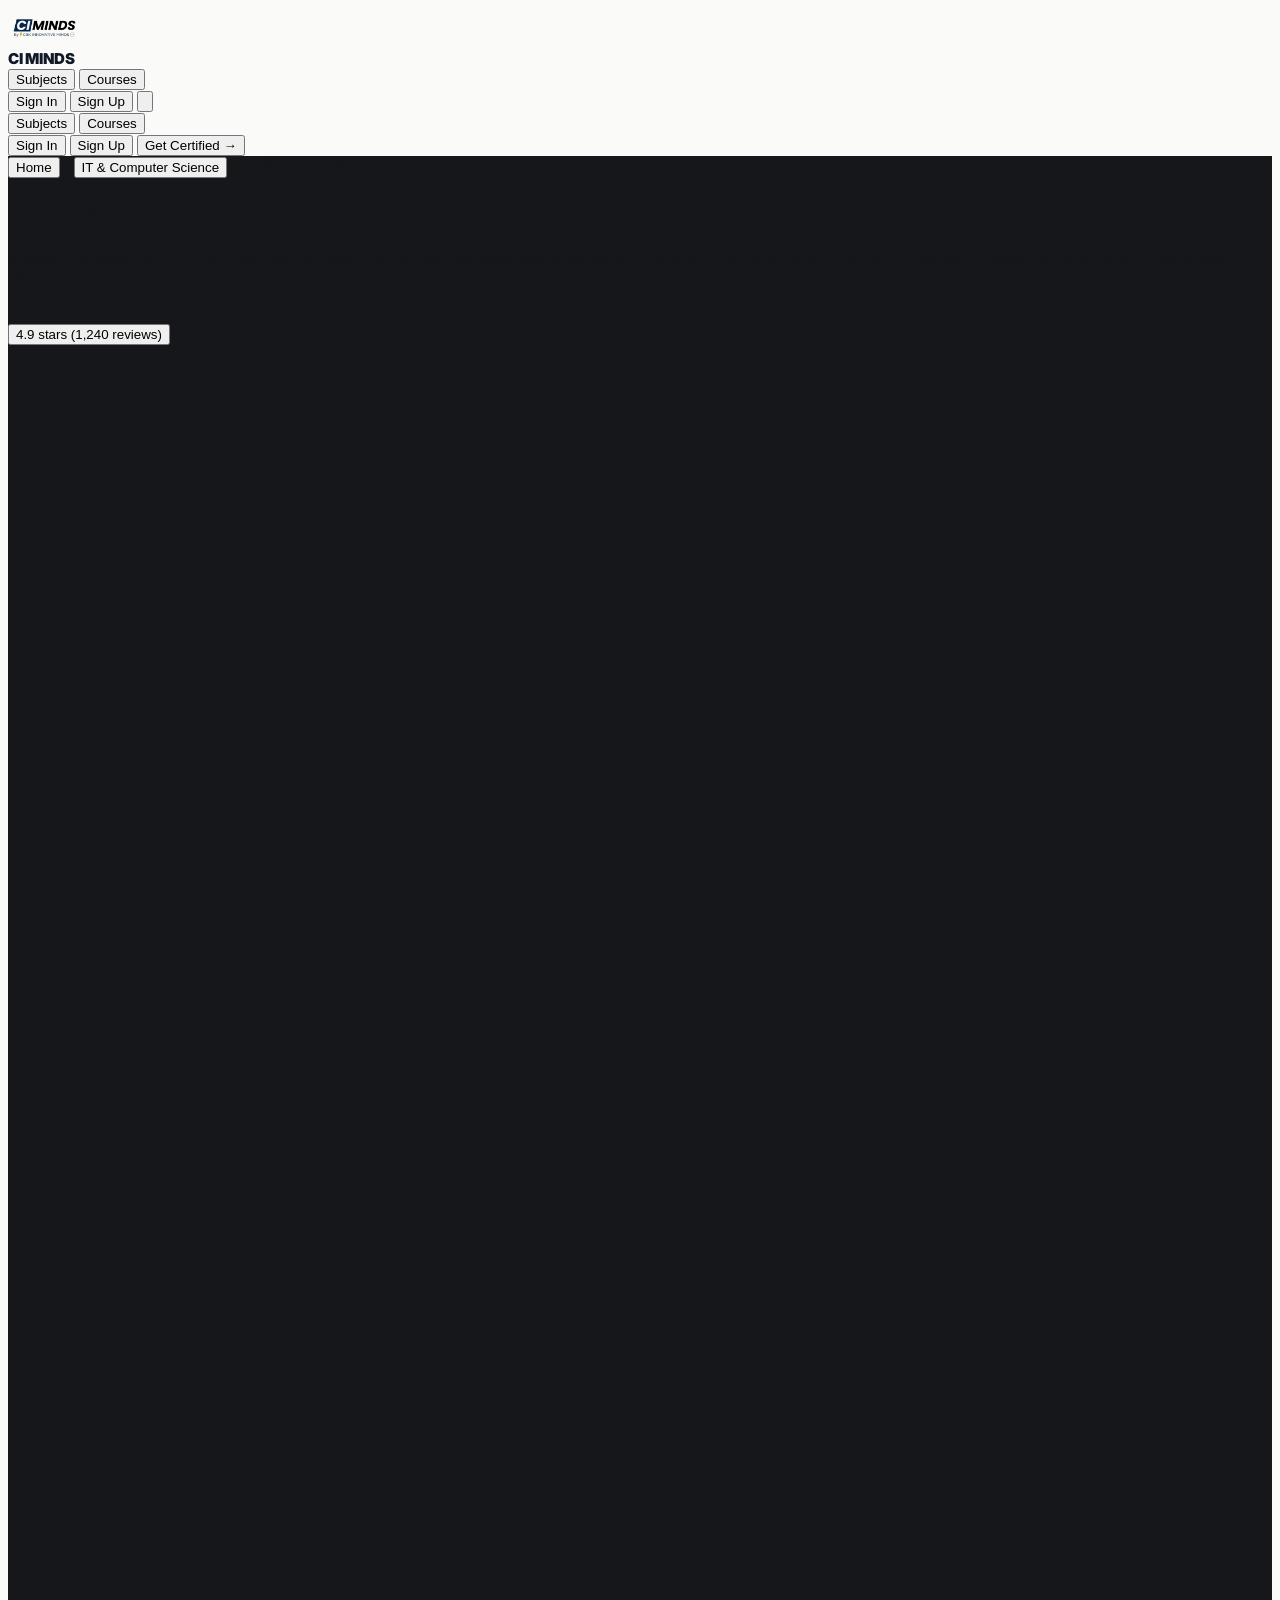
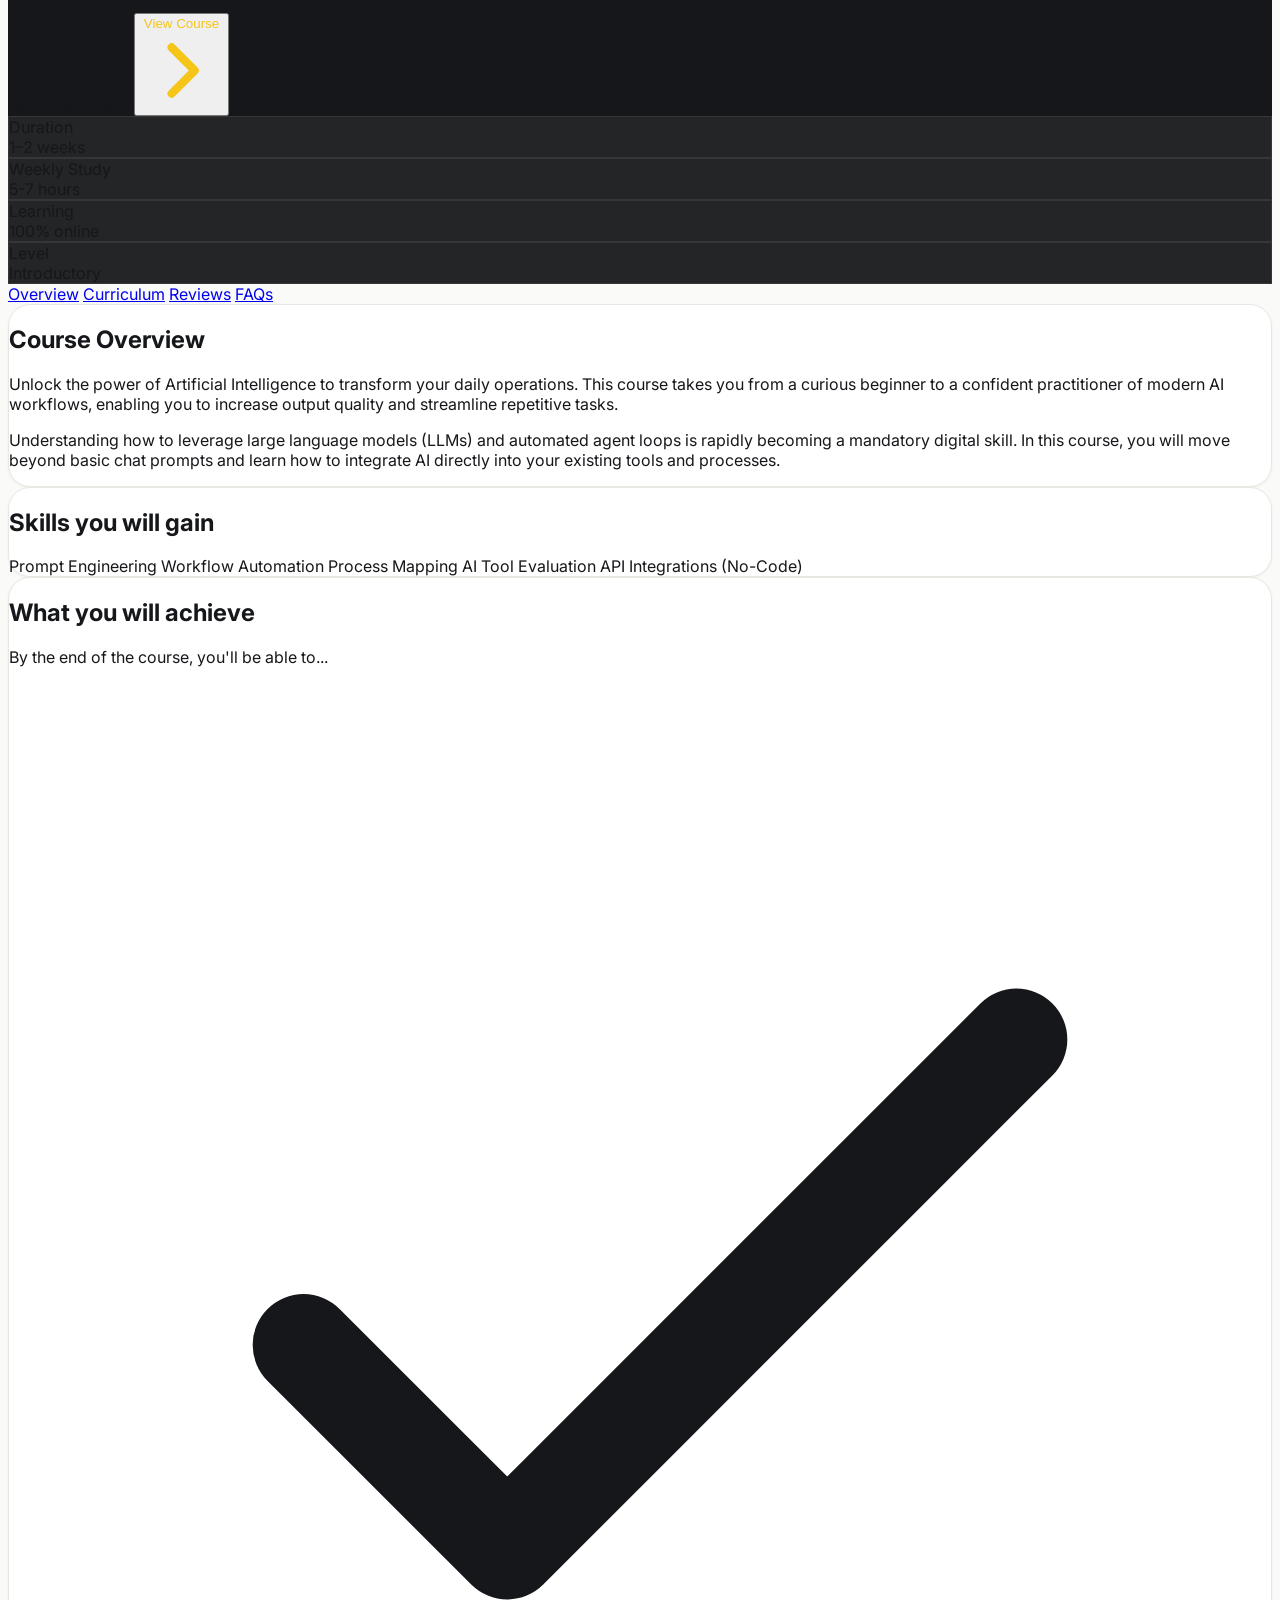
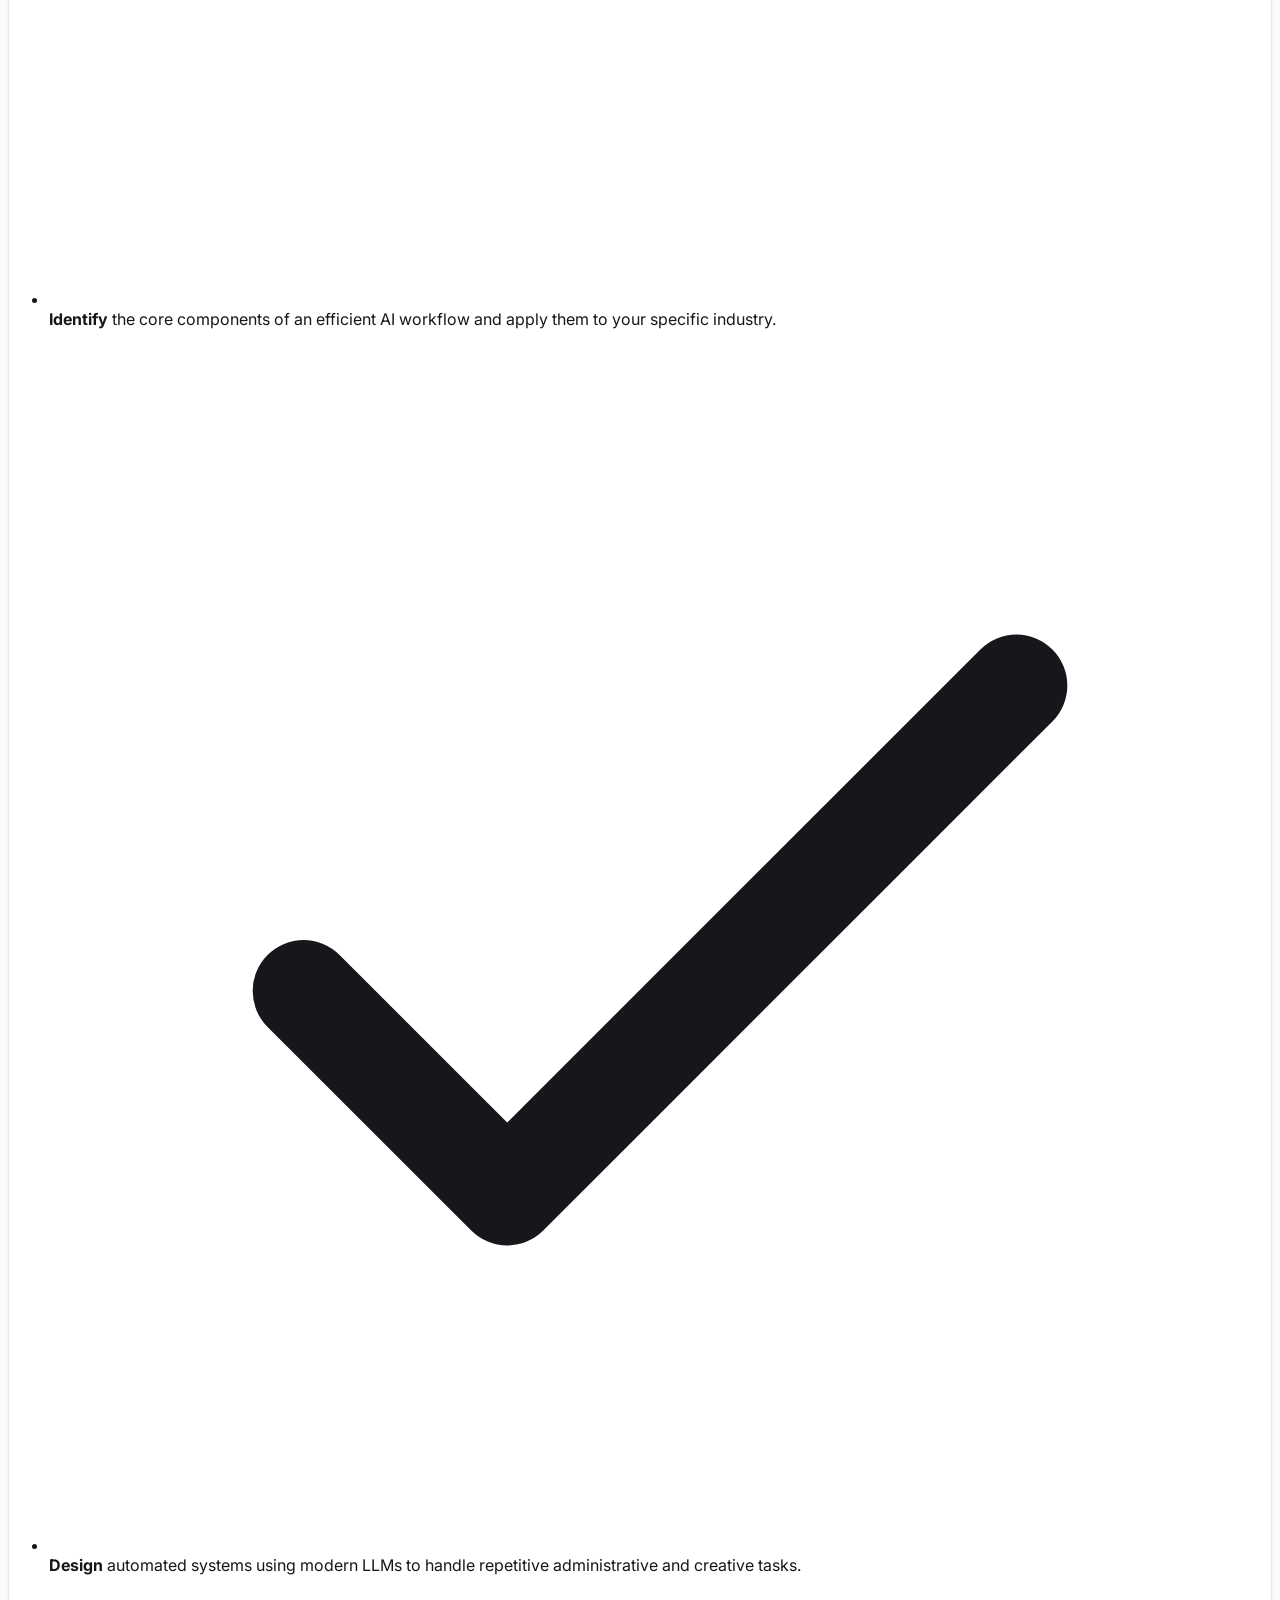
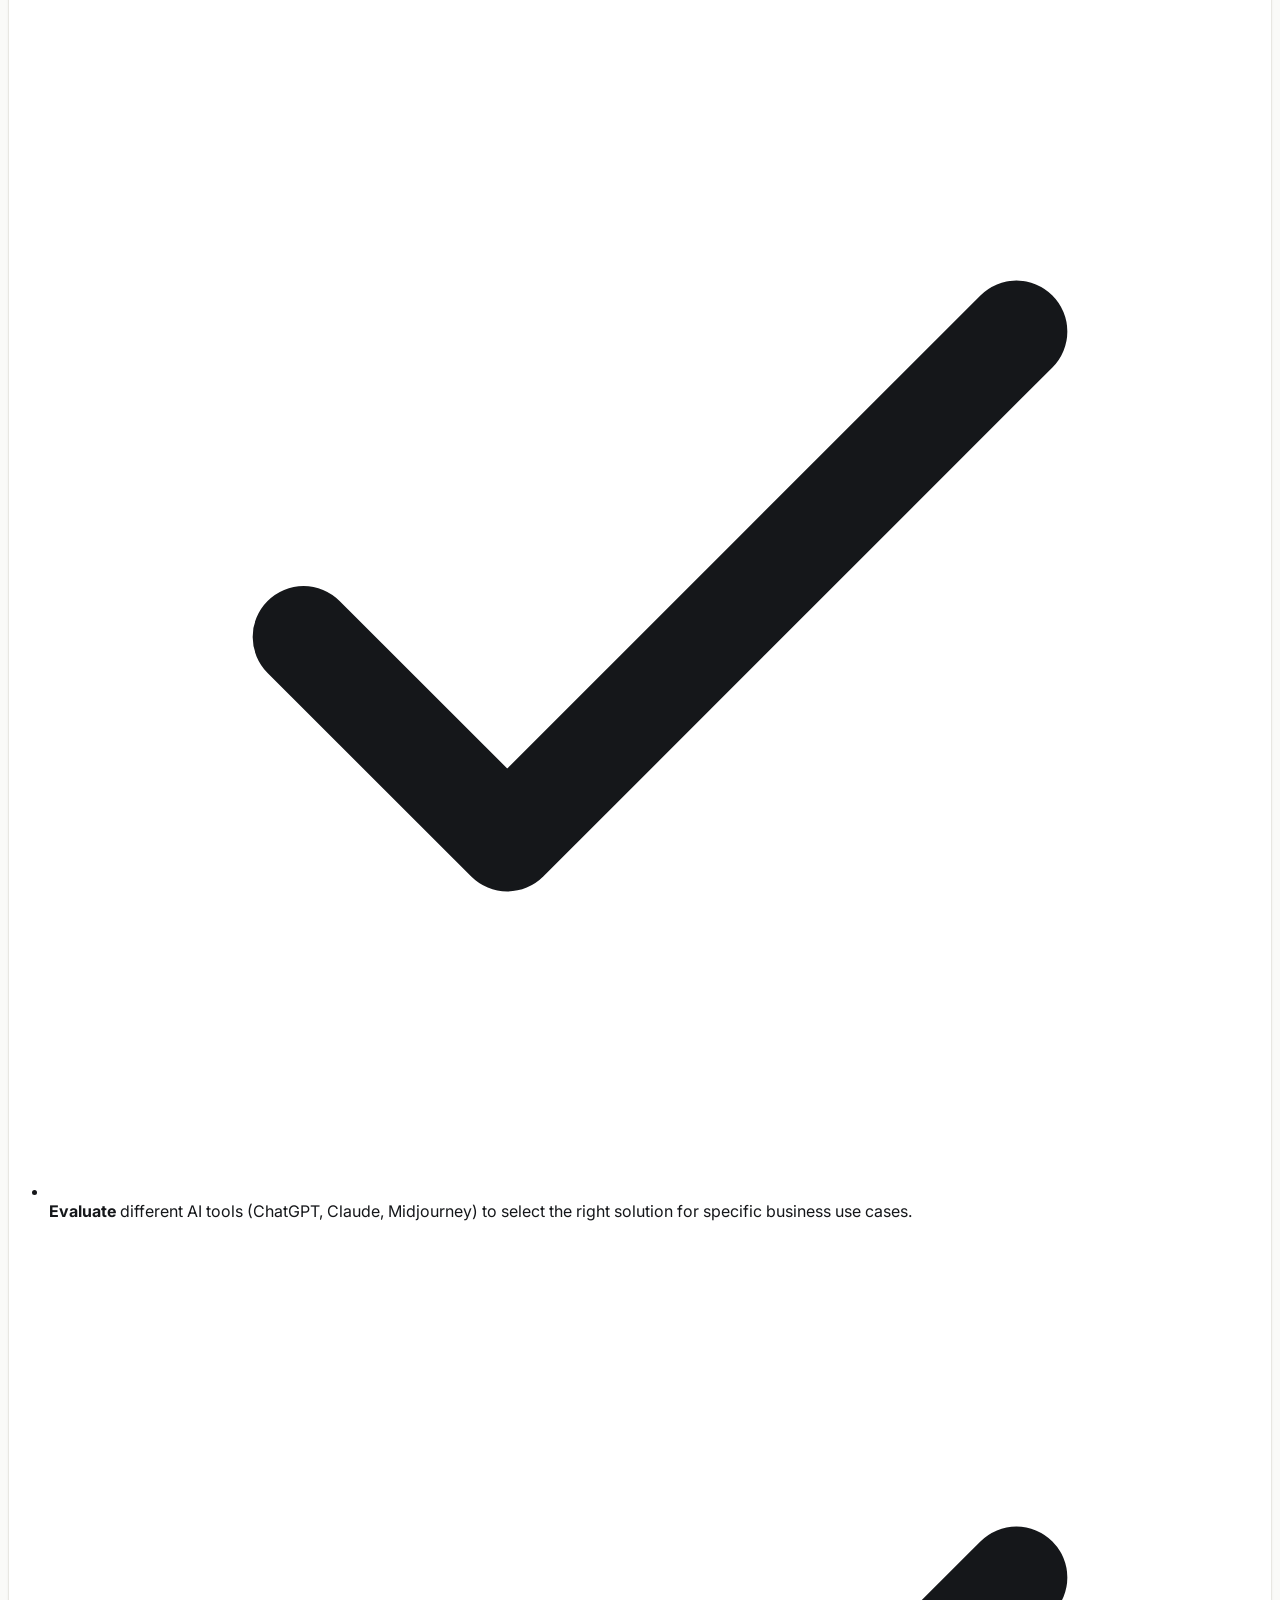
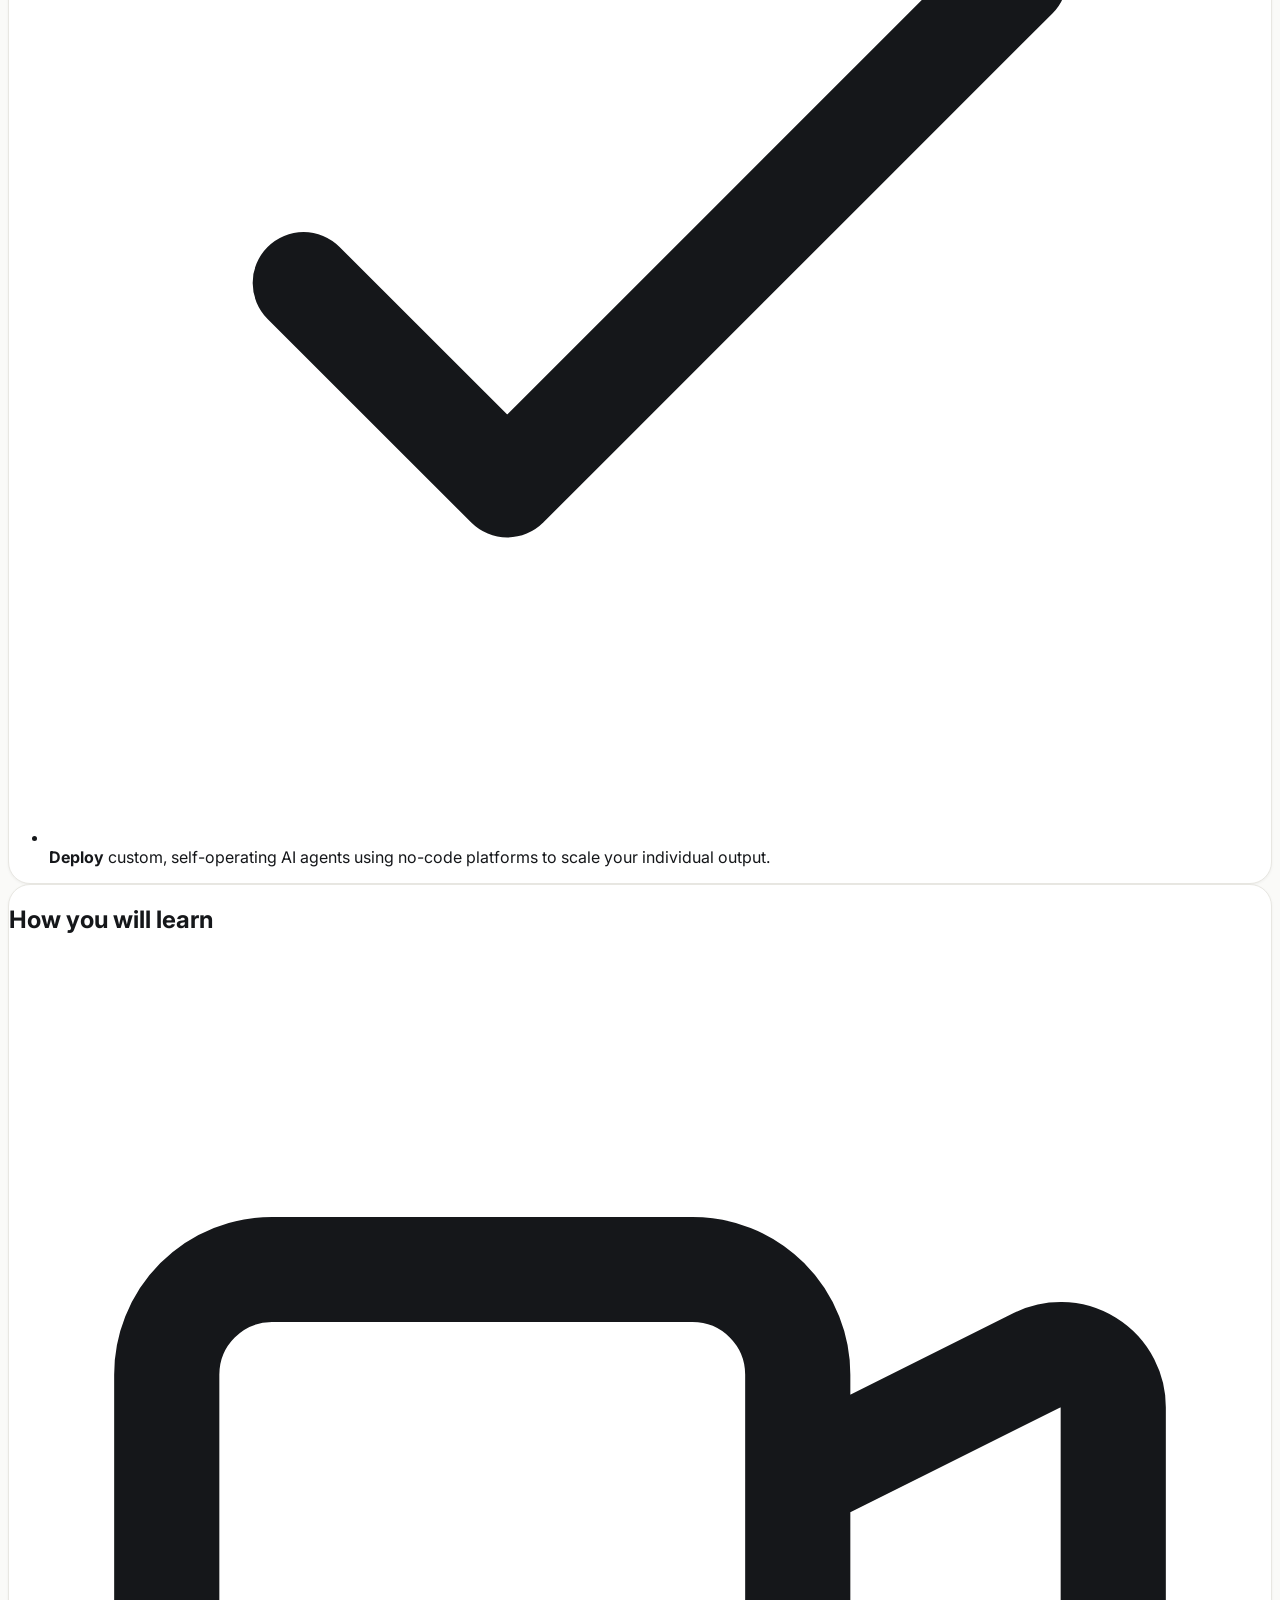
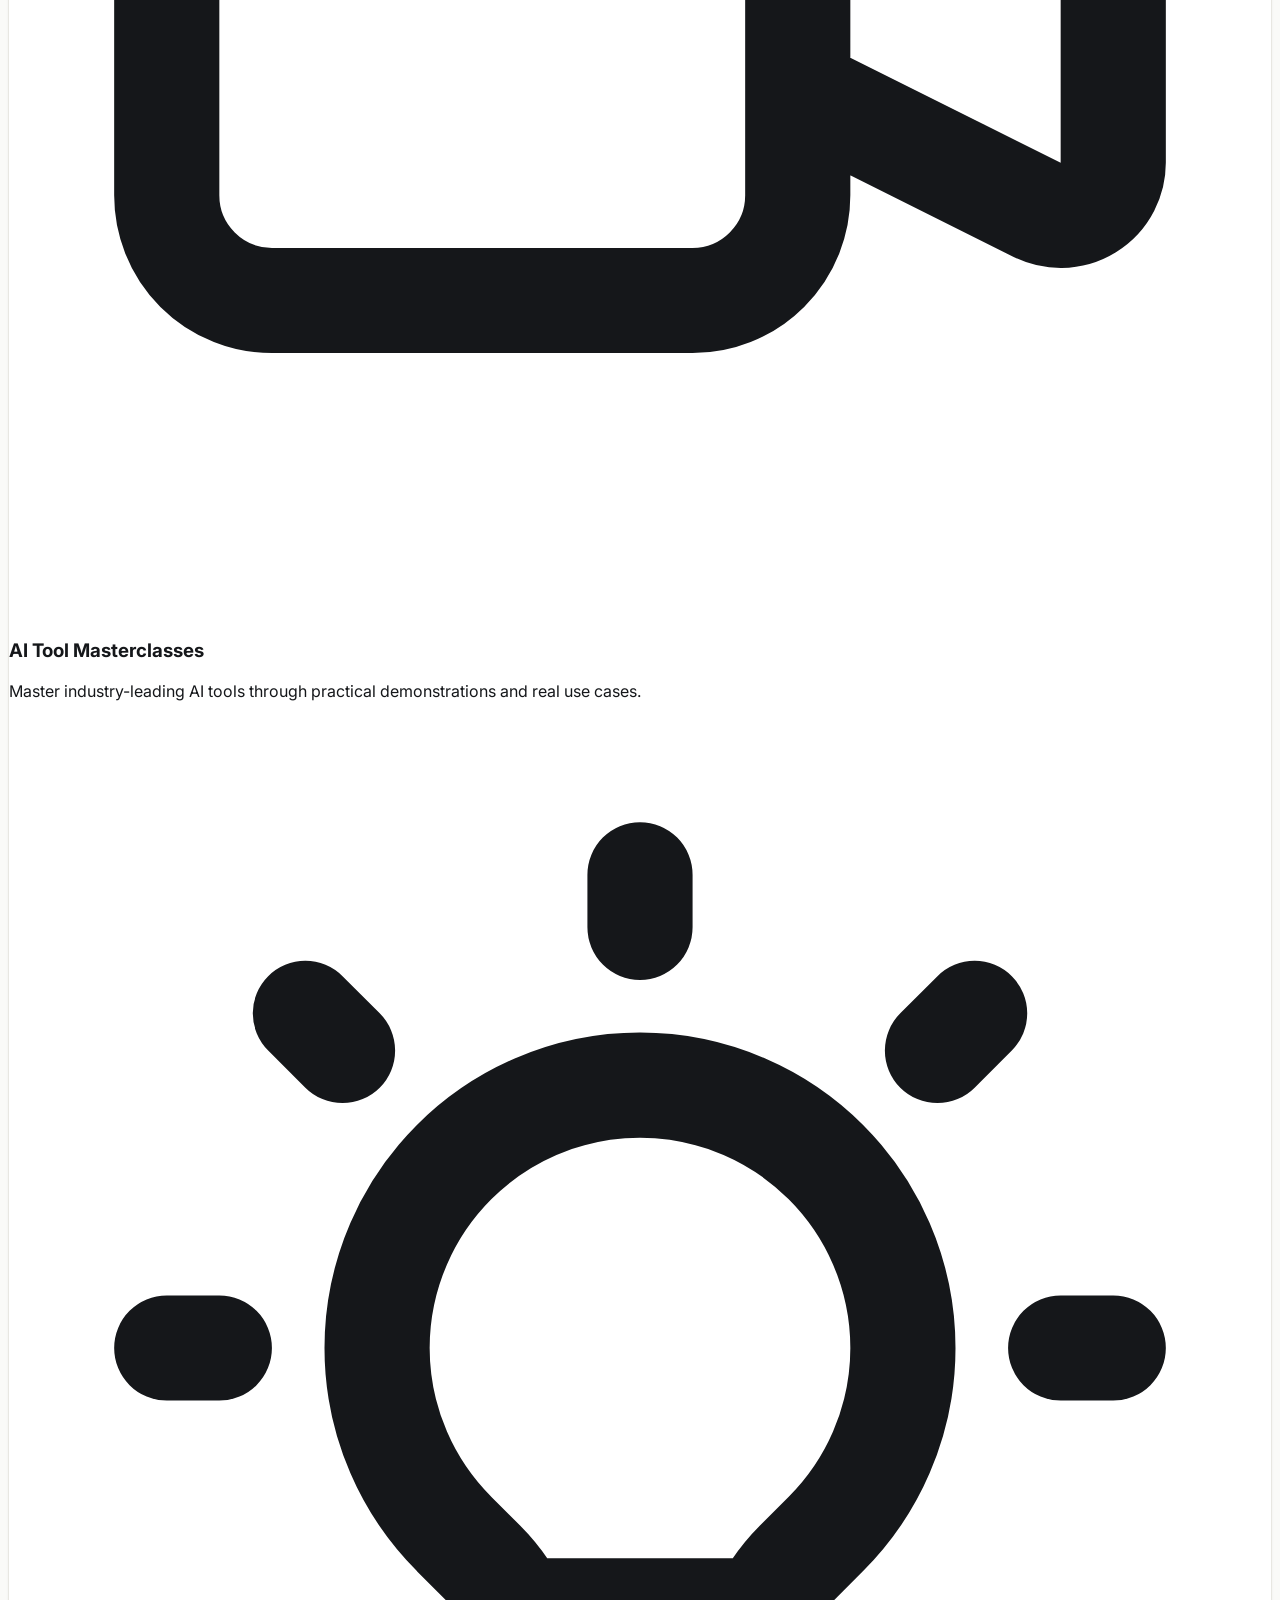
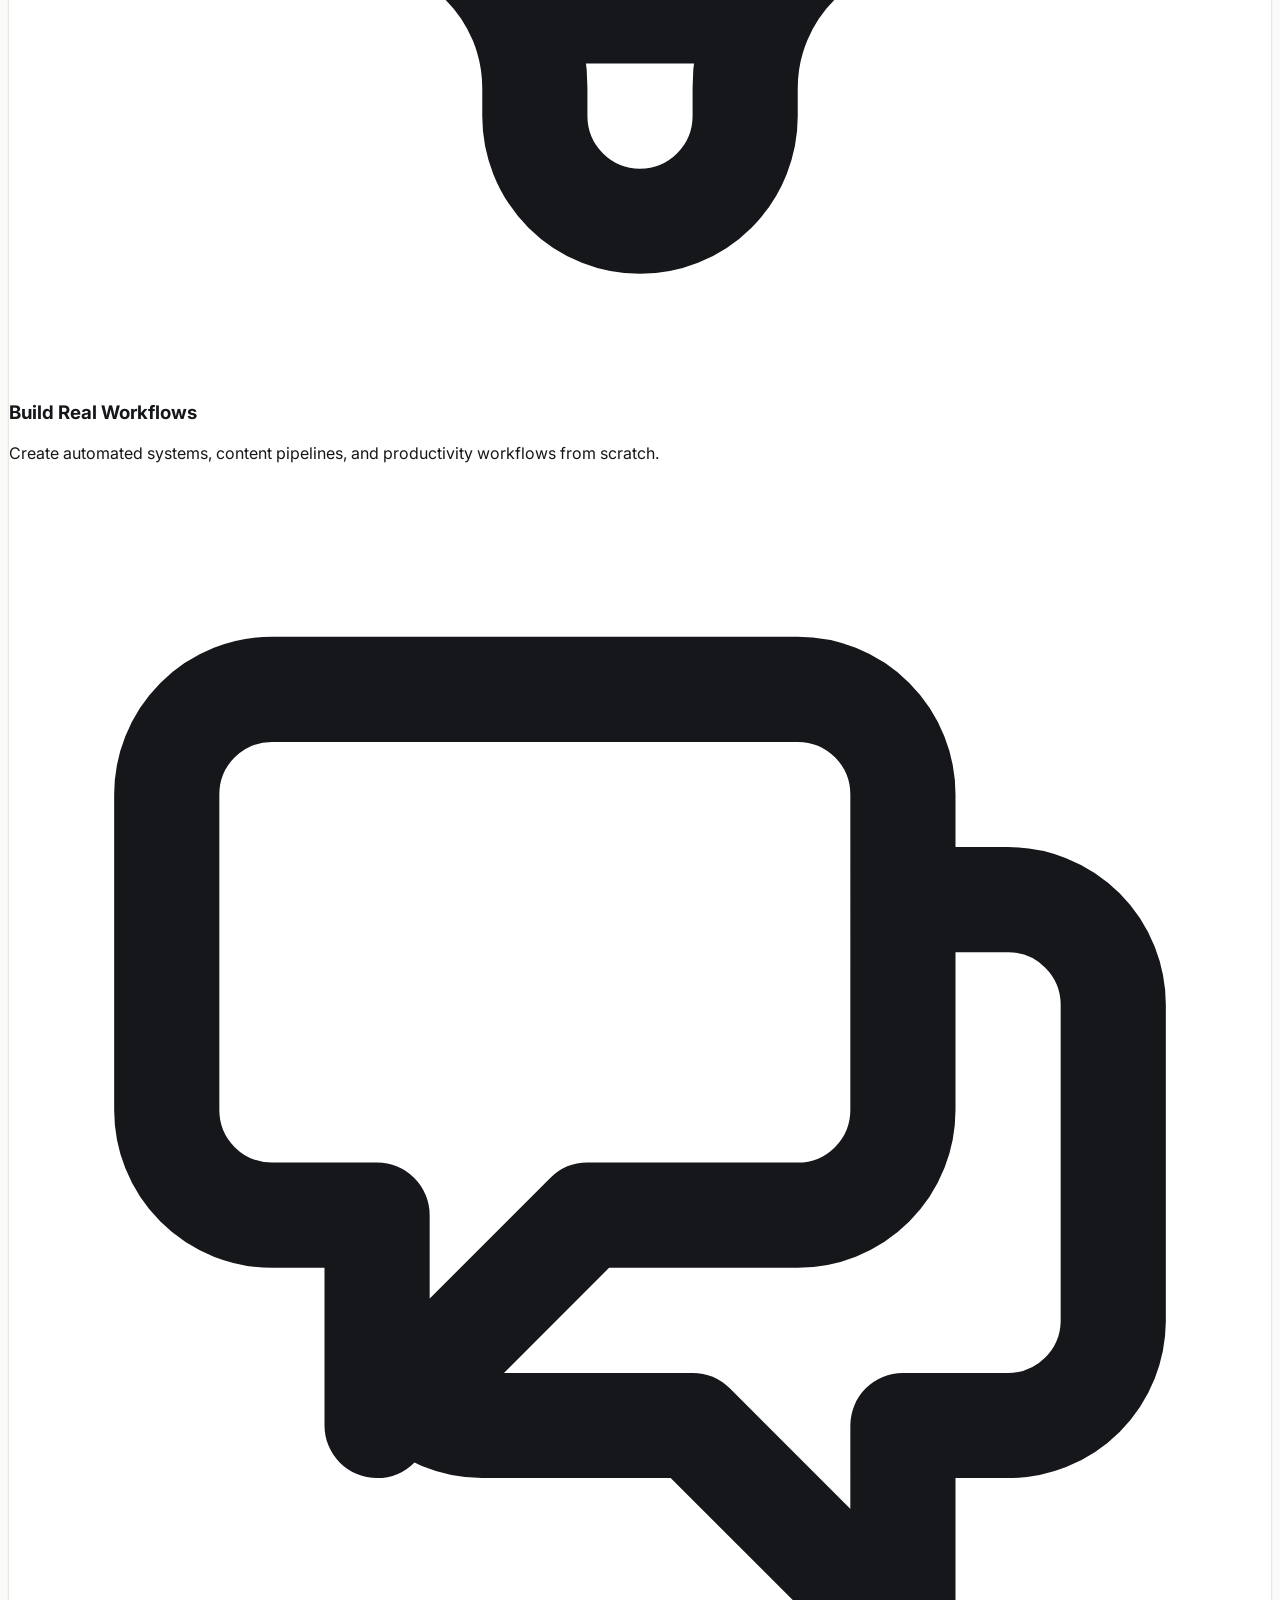
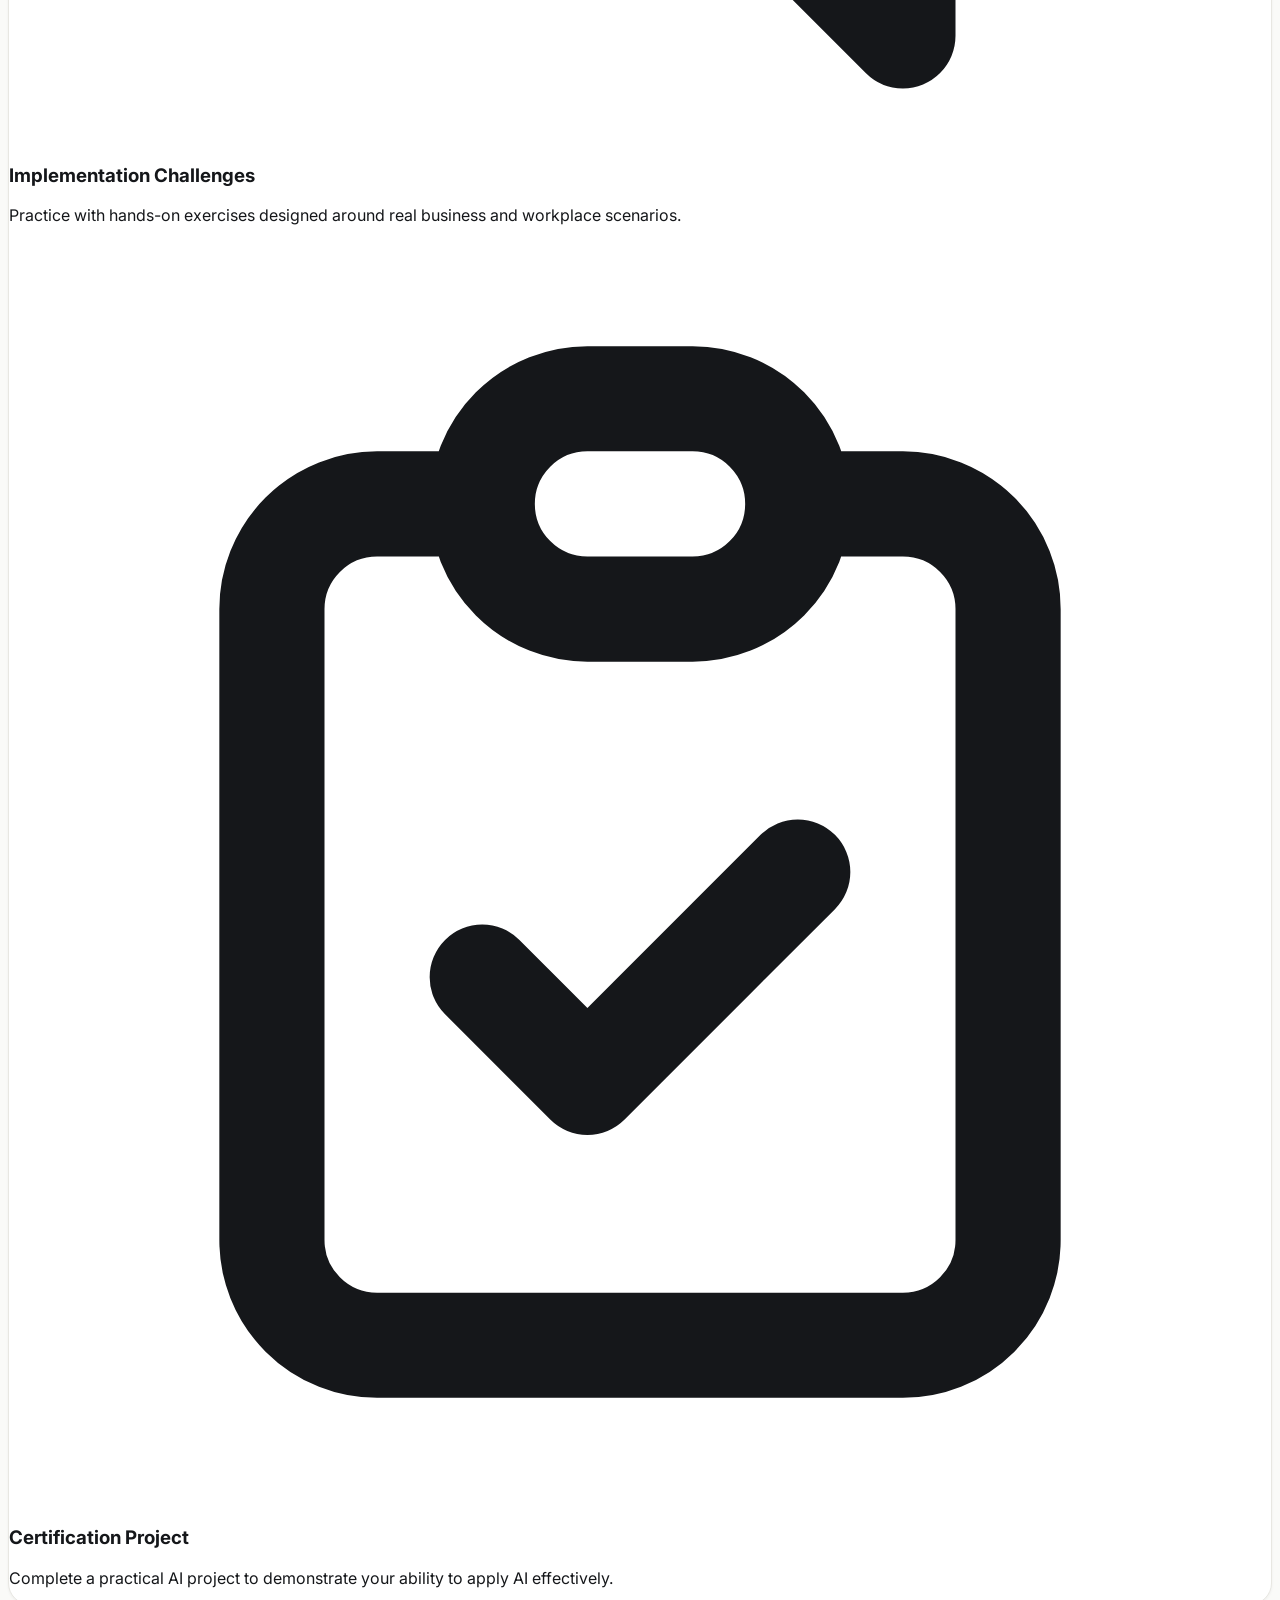
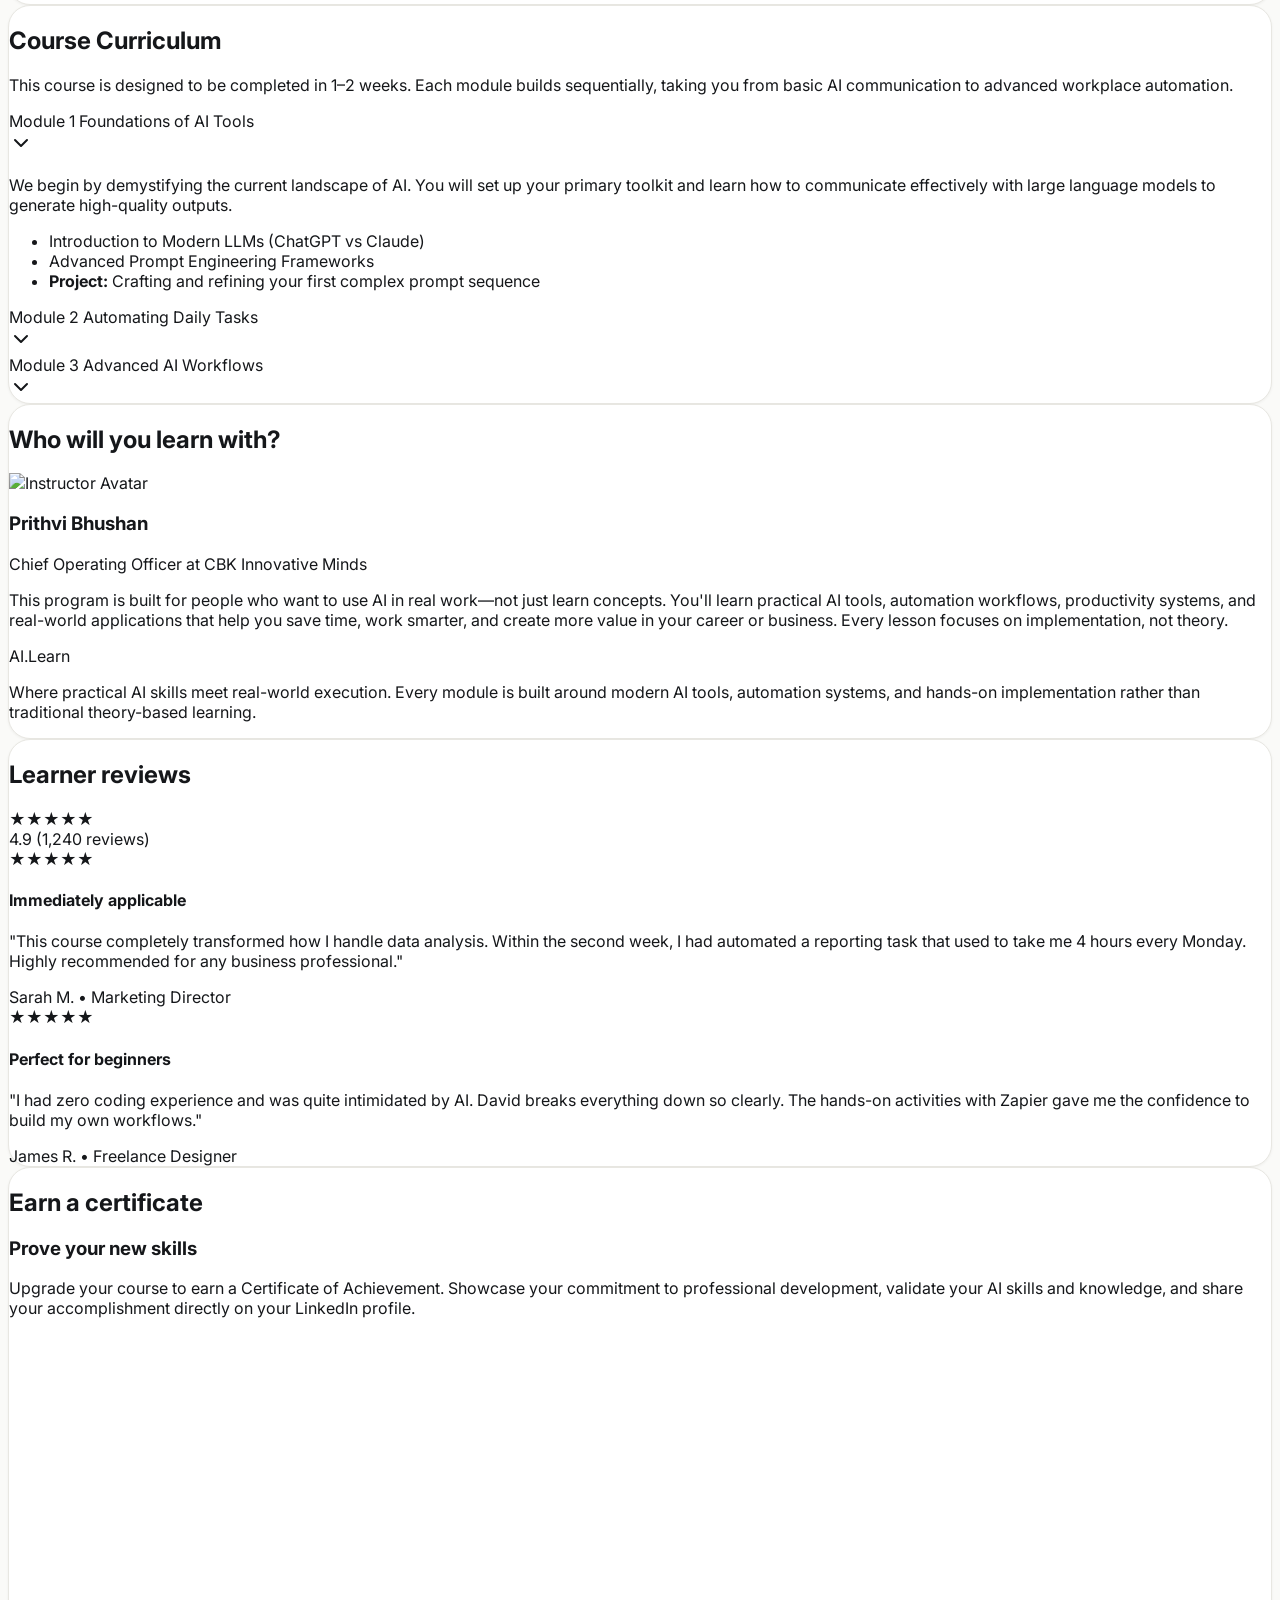
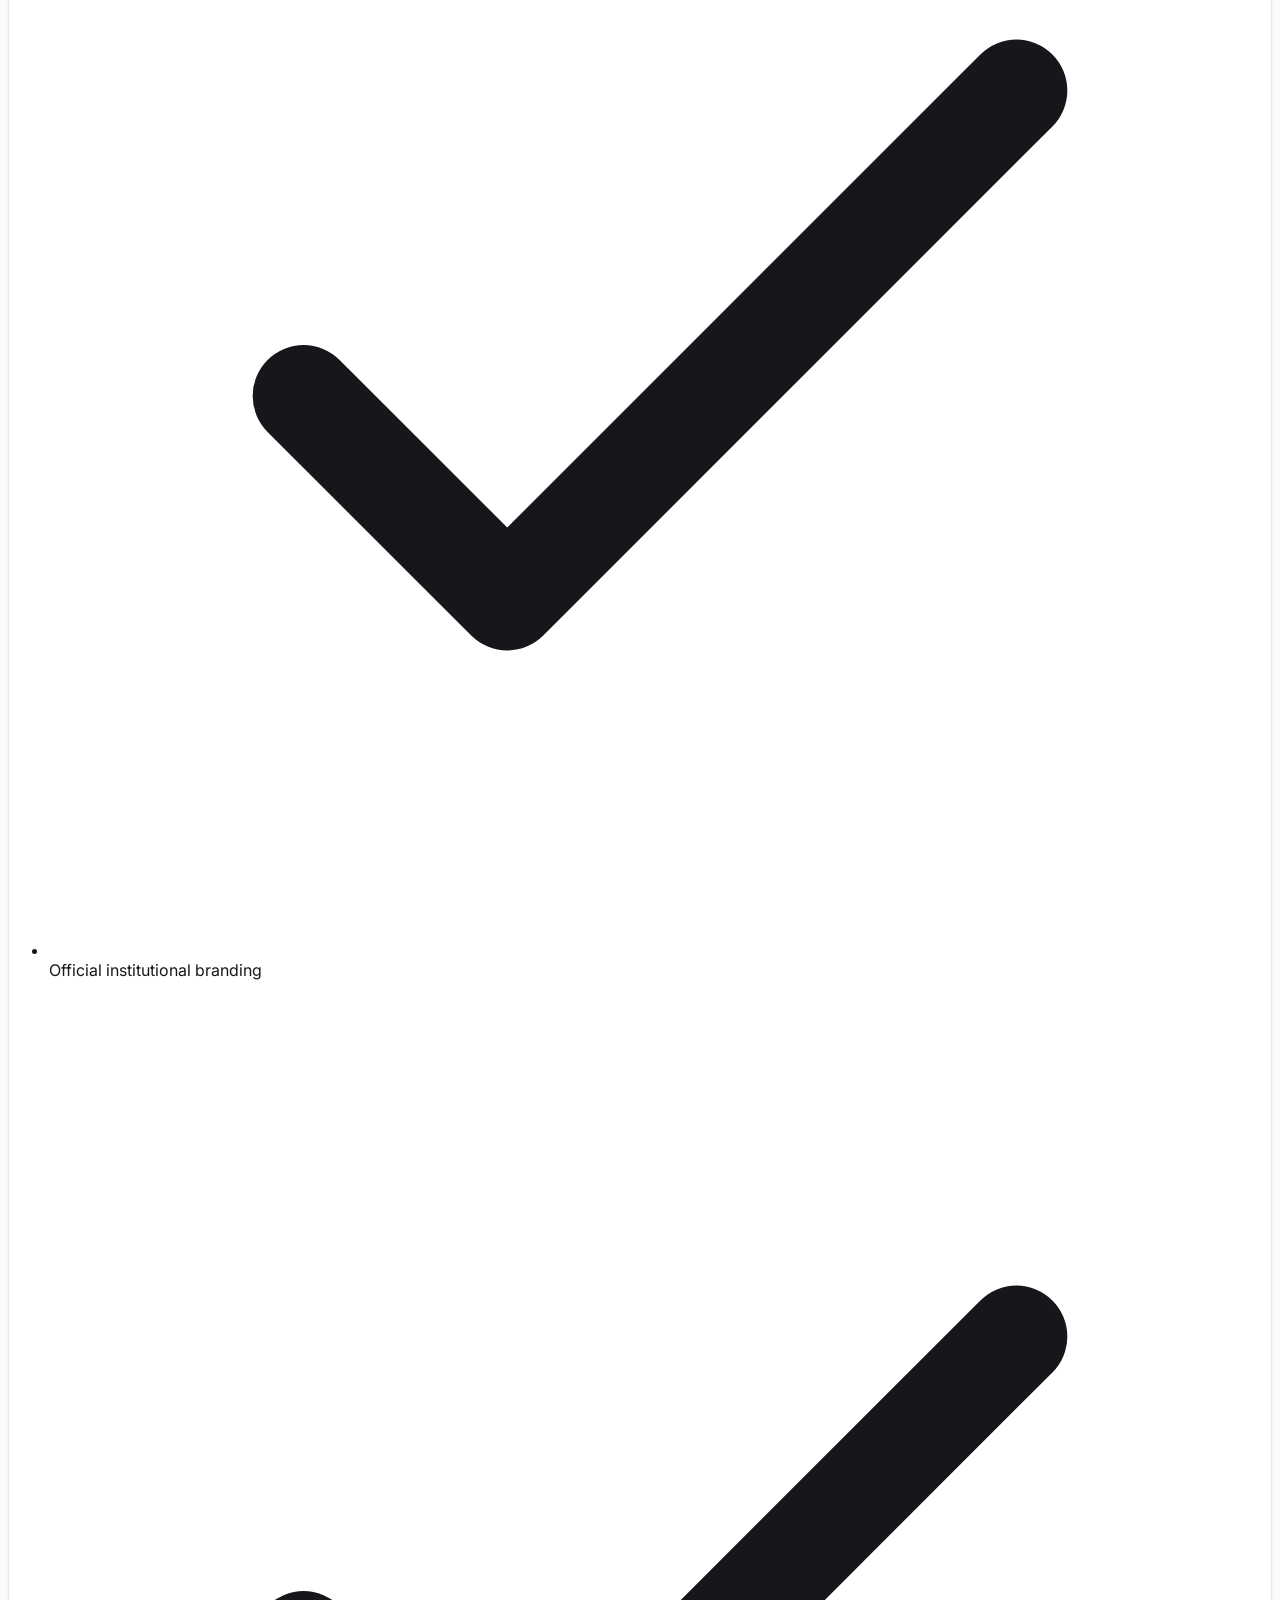
==== commit c4dec415: "Add files via upload" ====
--- a/index.html
+++ b/index.html
@@ -1218,17 +1218,6 @@
                     <p class="text-fl-text-light text-sm">Join 18,450 professionals upgrading their skills.</p>
                 </div>
                 
-                <!-- Extra "go to dashboard" button — shown alongside the pricing
-                     card below when enrolled, just an easier-to-spot way in.
-                     Doesn't replace anything; the pricing card + its
-                     "Resume Course →" button keep working exactly as before. -->
-                <div id="sidebar-dashboard-btn" class="px-6 sm:px-8 pt-6 sm:pt-8 hidden">
-                    <button onclick="window.location.href='dashboard.html'" class="w-full bg-fl-yellow hover:bg-fl-yellow-hover text-fl-dark font-bold py-2.5 sm:py-3 px-6 rounded-full transition-colors focus-visible:outline-none focus-visible:ring-2 focus-visible:ring-offset-2 focus-visible:ring-fl-yellow active:scale-[0.98] flex items-center justify-center gap-2">
-                        Go to My Dashboard
-                        <svg class="w-4 h-4" fill="none" stroke="currentColor" viewBox="0 0 24 24" stroke-width="2.5"><path stroke-linecap="round" stroke-linejoin="round" d="M9 5l7 7-7 7"/></svg>
-                    </button>
-                </div>
-
                 <!-- Pricing card — shown to users who haven't finished the course -->
                 <div id="sidebar-pricing-card" class="bg-fl-gray-light p-6 sm:p-8 border-t border-fl-gray-border">
                     <h4 class="font-bold text-base sm:text-lg mb-1">Upgrade to Premium — ₹99 ($1)</h4>
@@ -1994,7 +1983,6 @@
             const heroCTA = document.getElementById('hero-cta-btn');
             const pricingCard = document.getElementById('sidebar-pricing-card');
             const certCard = document.getElementById('sidebar-cert-card');
-            const dashboardBtn = document.getElementById('sidebar-dashboard-btn');
             const finished = enrolled && isCourseFinished();
 
             // ── Swap the entire sidebar card once the course is finished ──────
@@ -2003,19 +1991,10 @@
             if (finished) {
                 if (pricingCard) pricingCard.classList.add('hidden');
                 if (certCard) certCard.classList.remove('hidden');
-                if (dashboardBtn) dashboardBtn.classList.add('hidden');
                 return; // hero-cta-btn lives inside the now-hidden pricing card
             } else {
                 if (pricingCard) pricingCard.classList.remove('hidden');
                 if (certCard) certCard.classList.add('hidden');
-            }
-
-            // ── Extra, always-visible "Go to My Dashboard" button ──────────────
-            // Shown in addition to (not instead of) the existing pricing card
-            // and its "Resume Course →" button, just an easier-to-spot way in.
-            if (dashboardBtn) {
-                if (enrolled) dashboardBtn.classList.remove('hidden');
-                else dashboardBtn.classList.add('hidden');
             }
 
             if (!heroCTA) return;
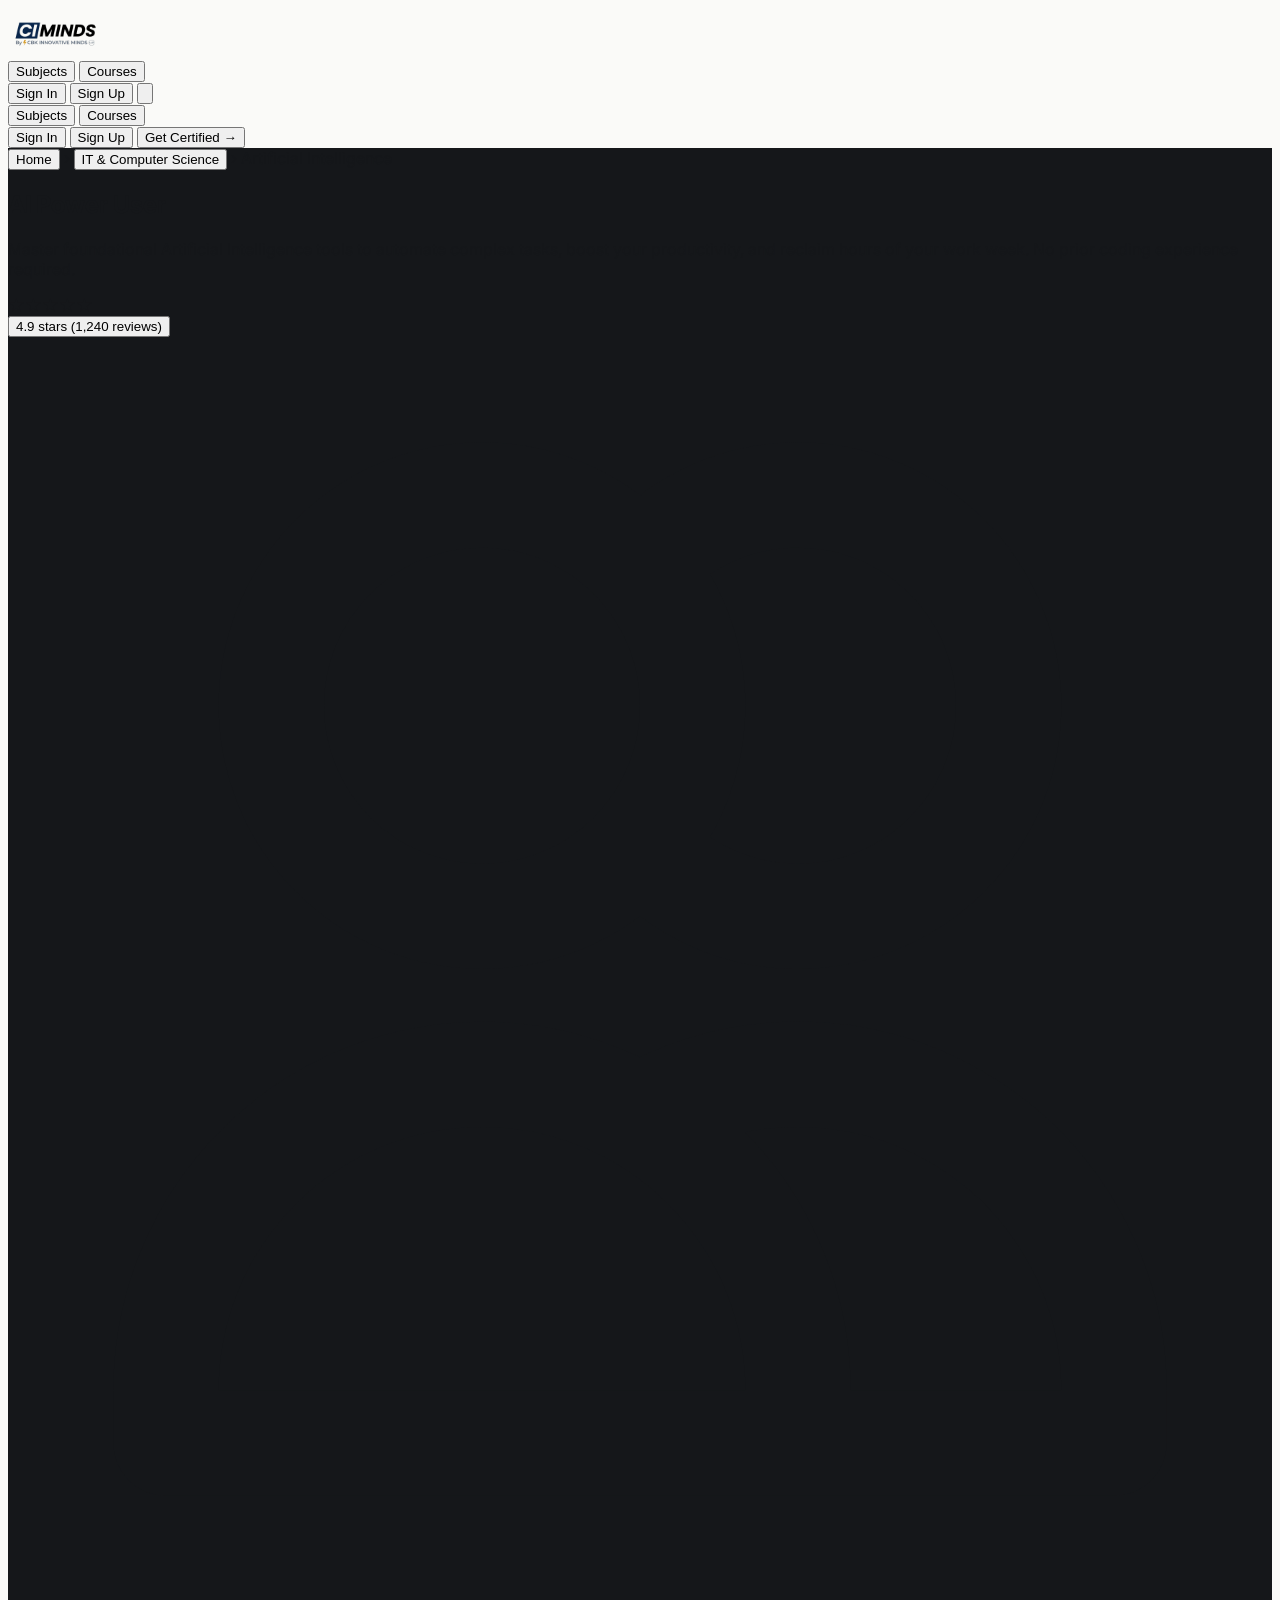
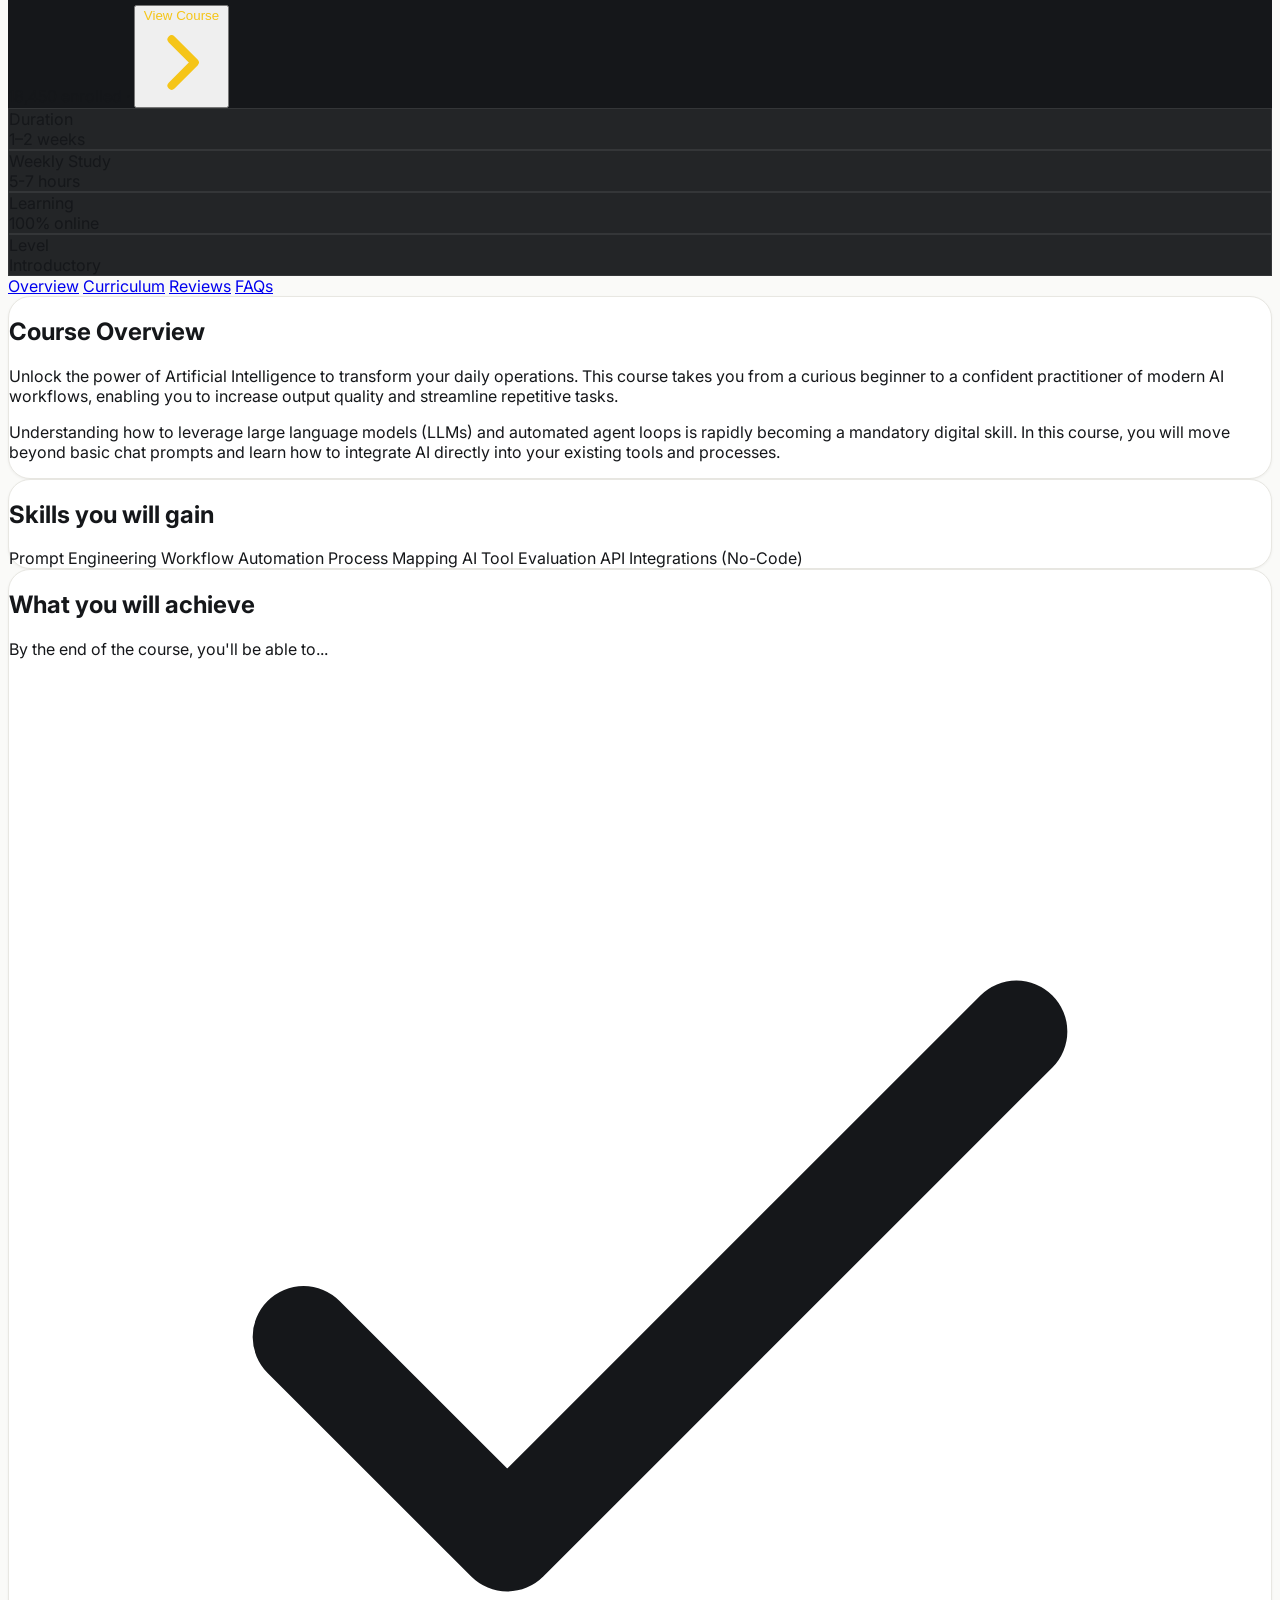
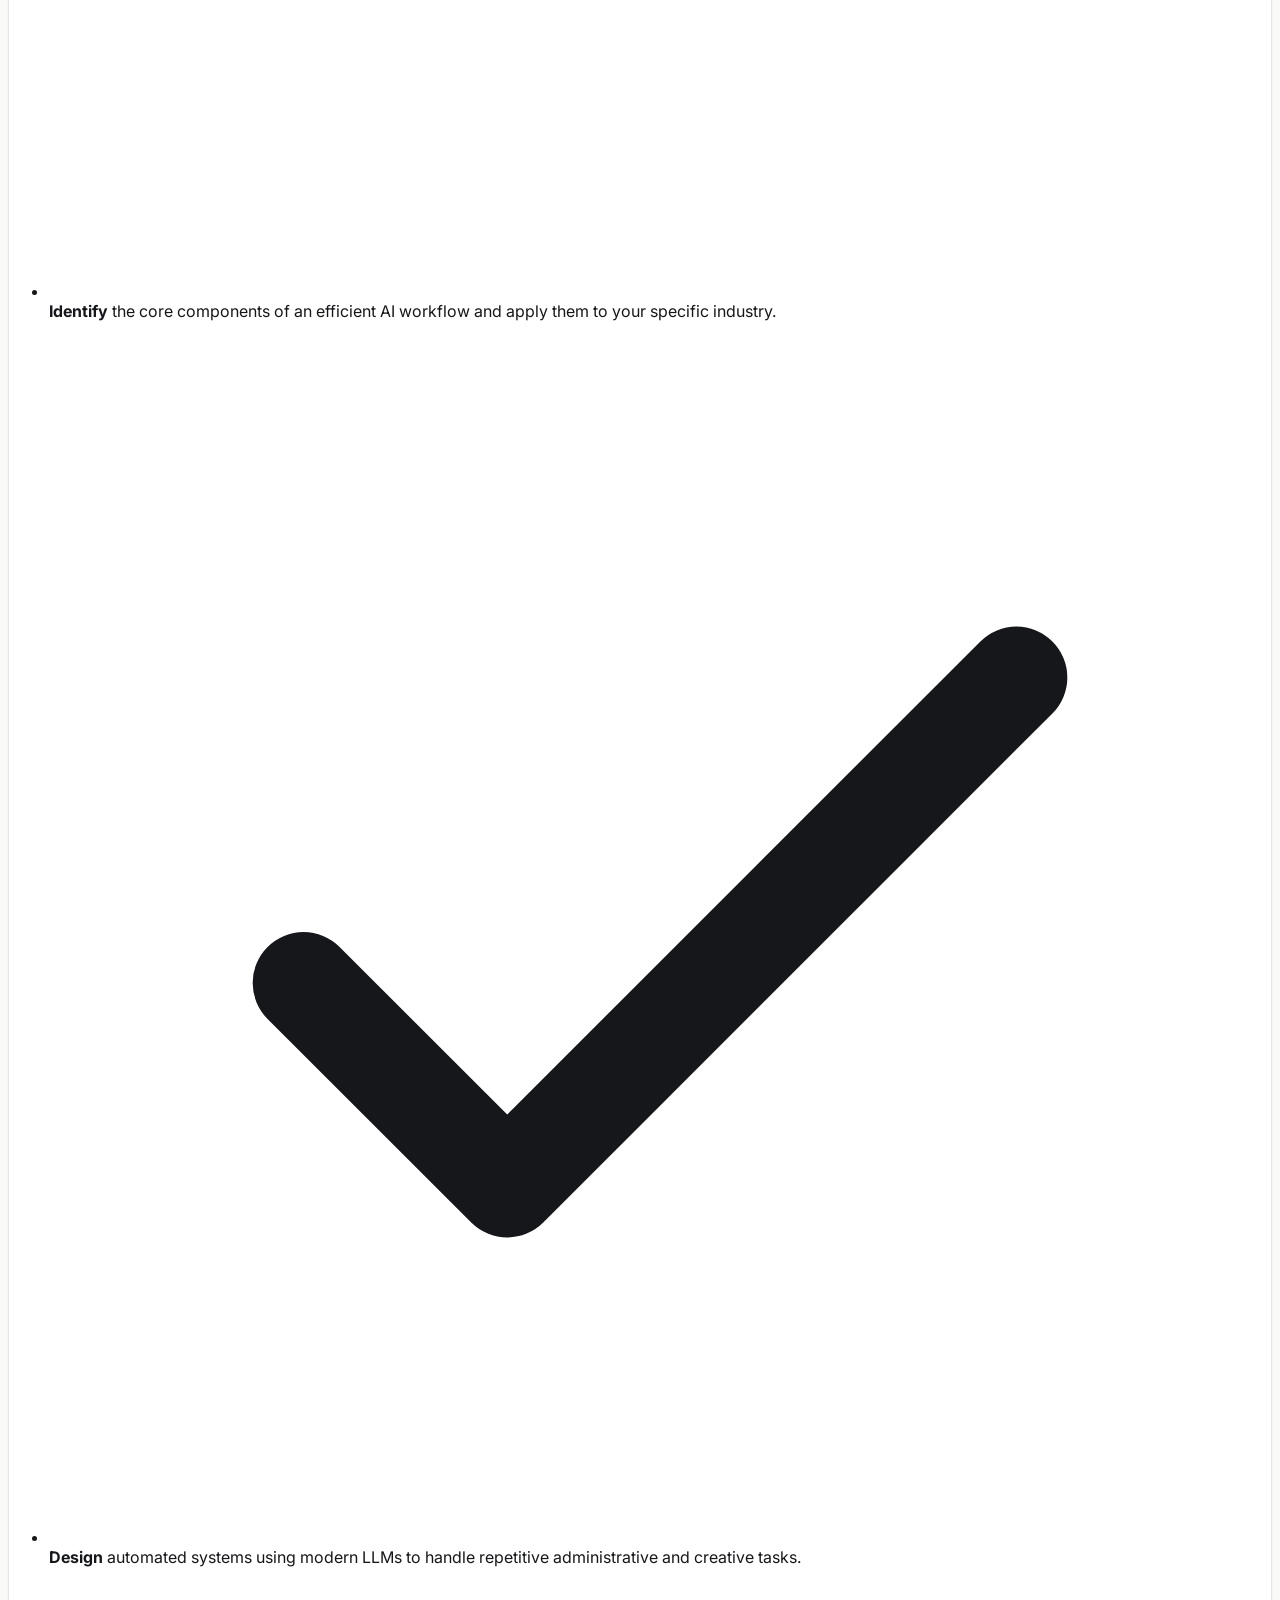
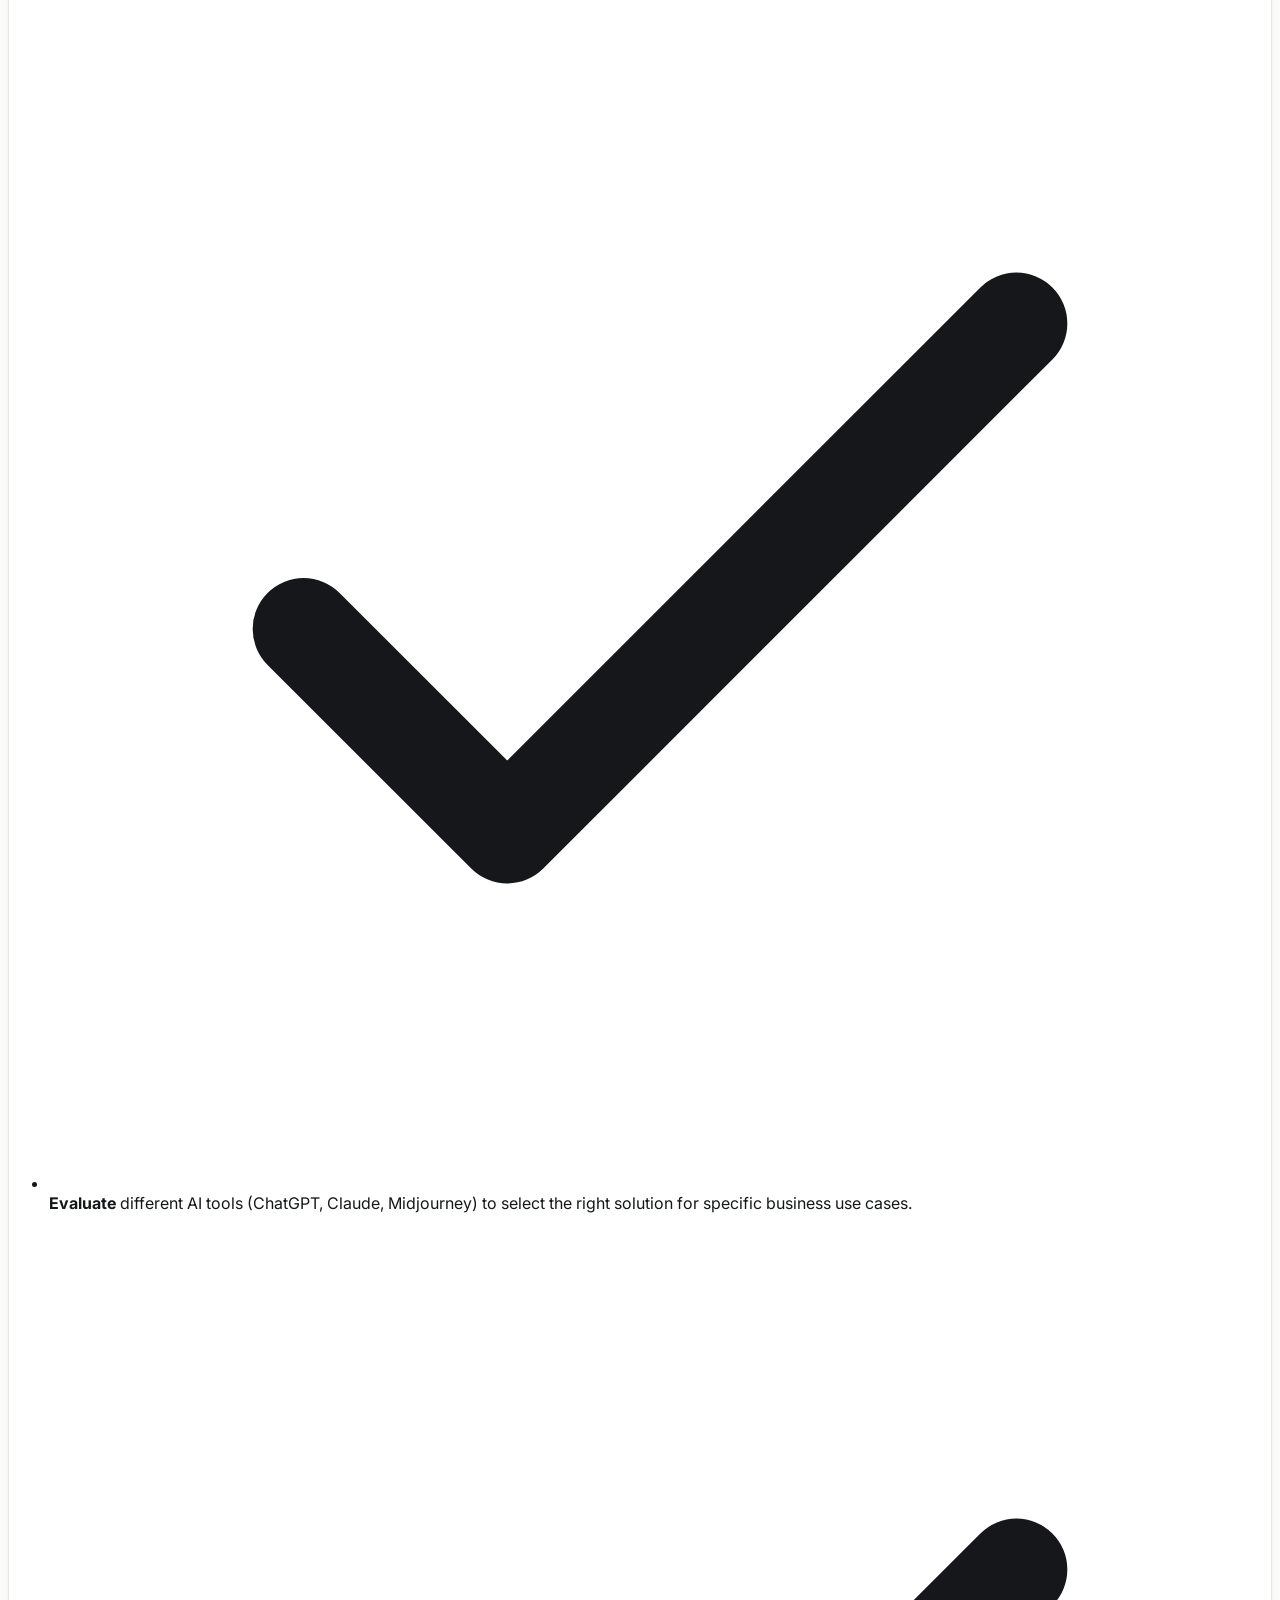
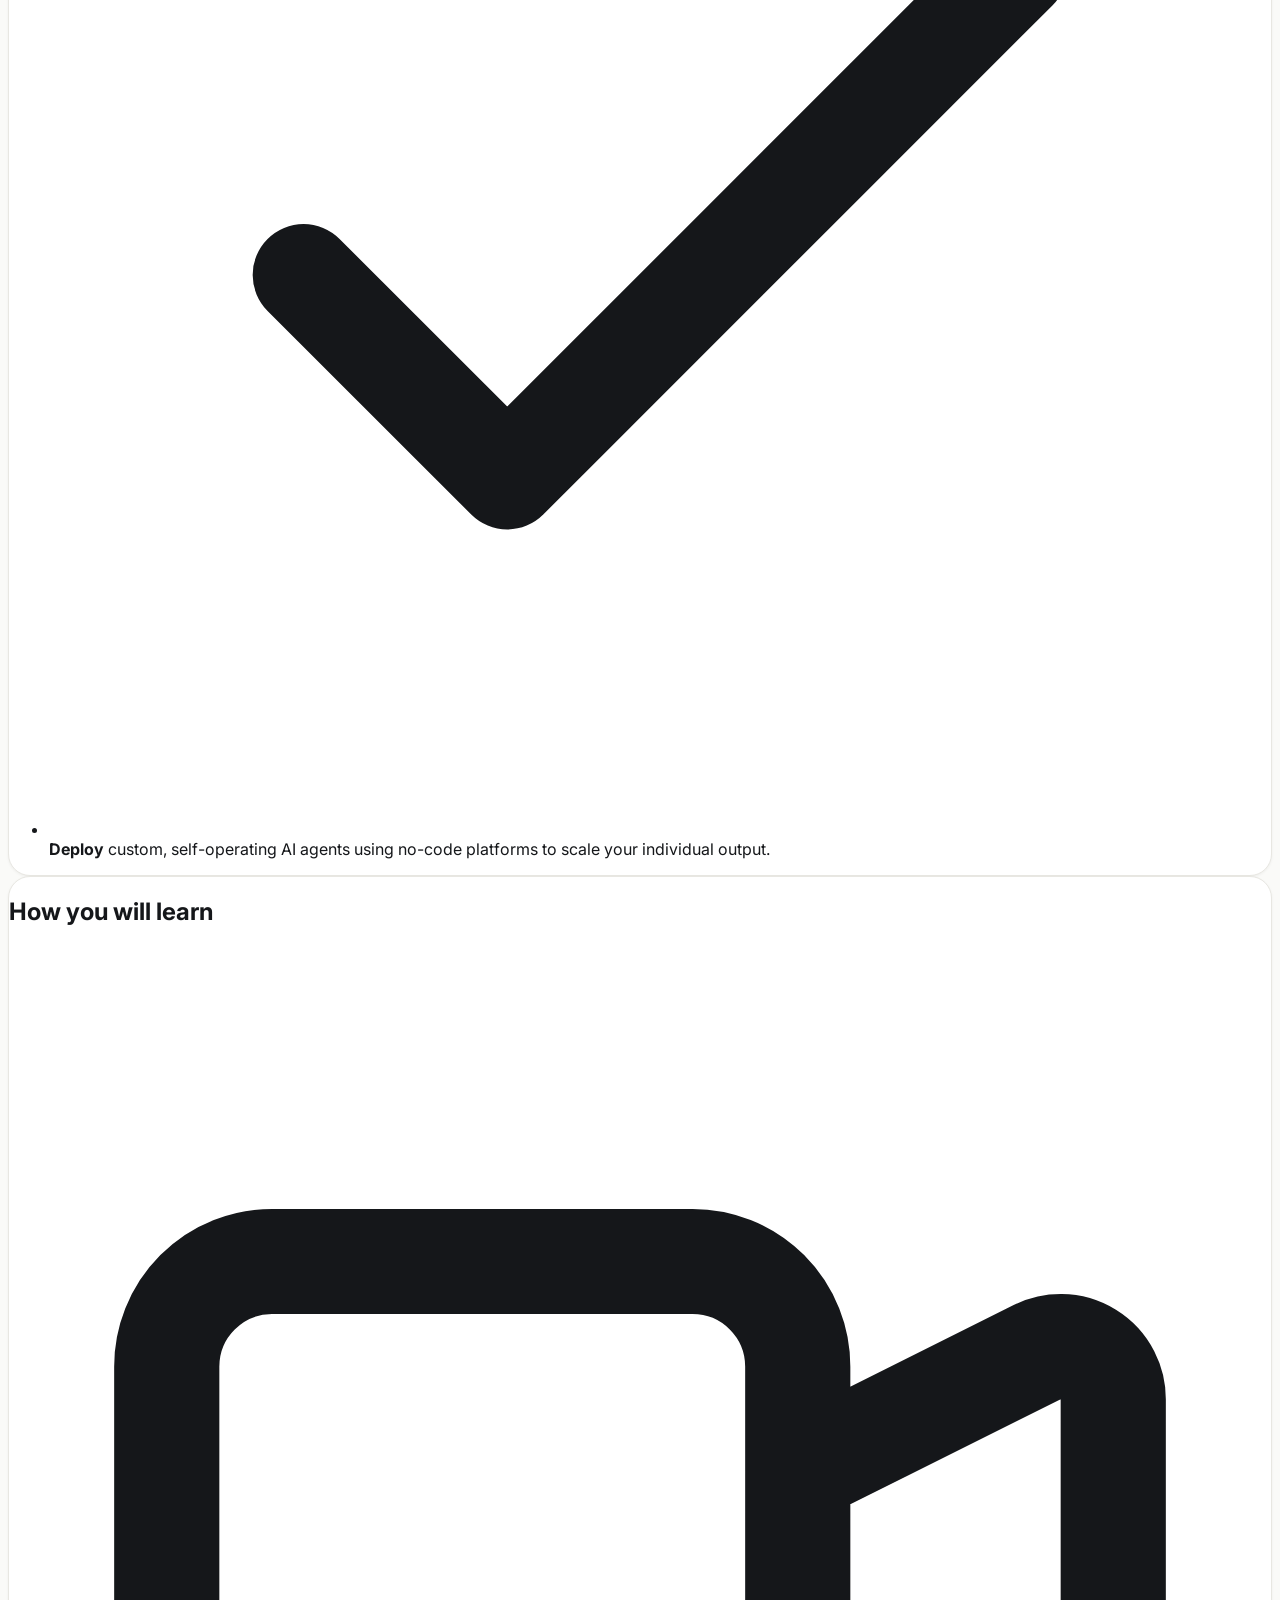
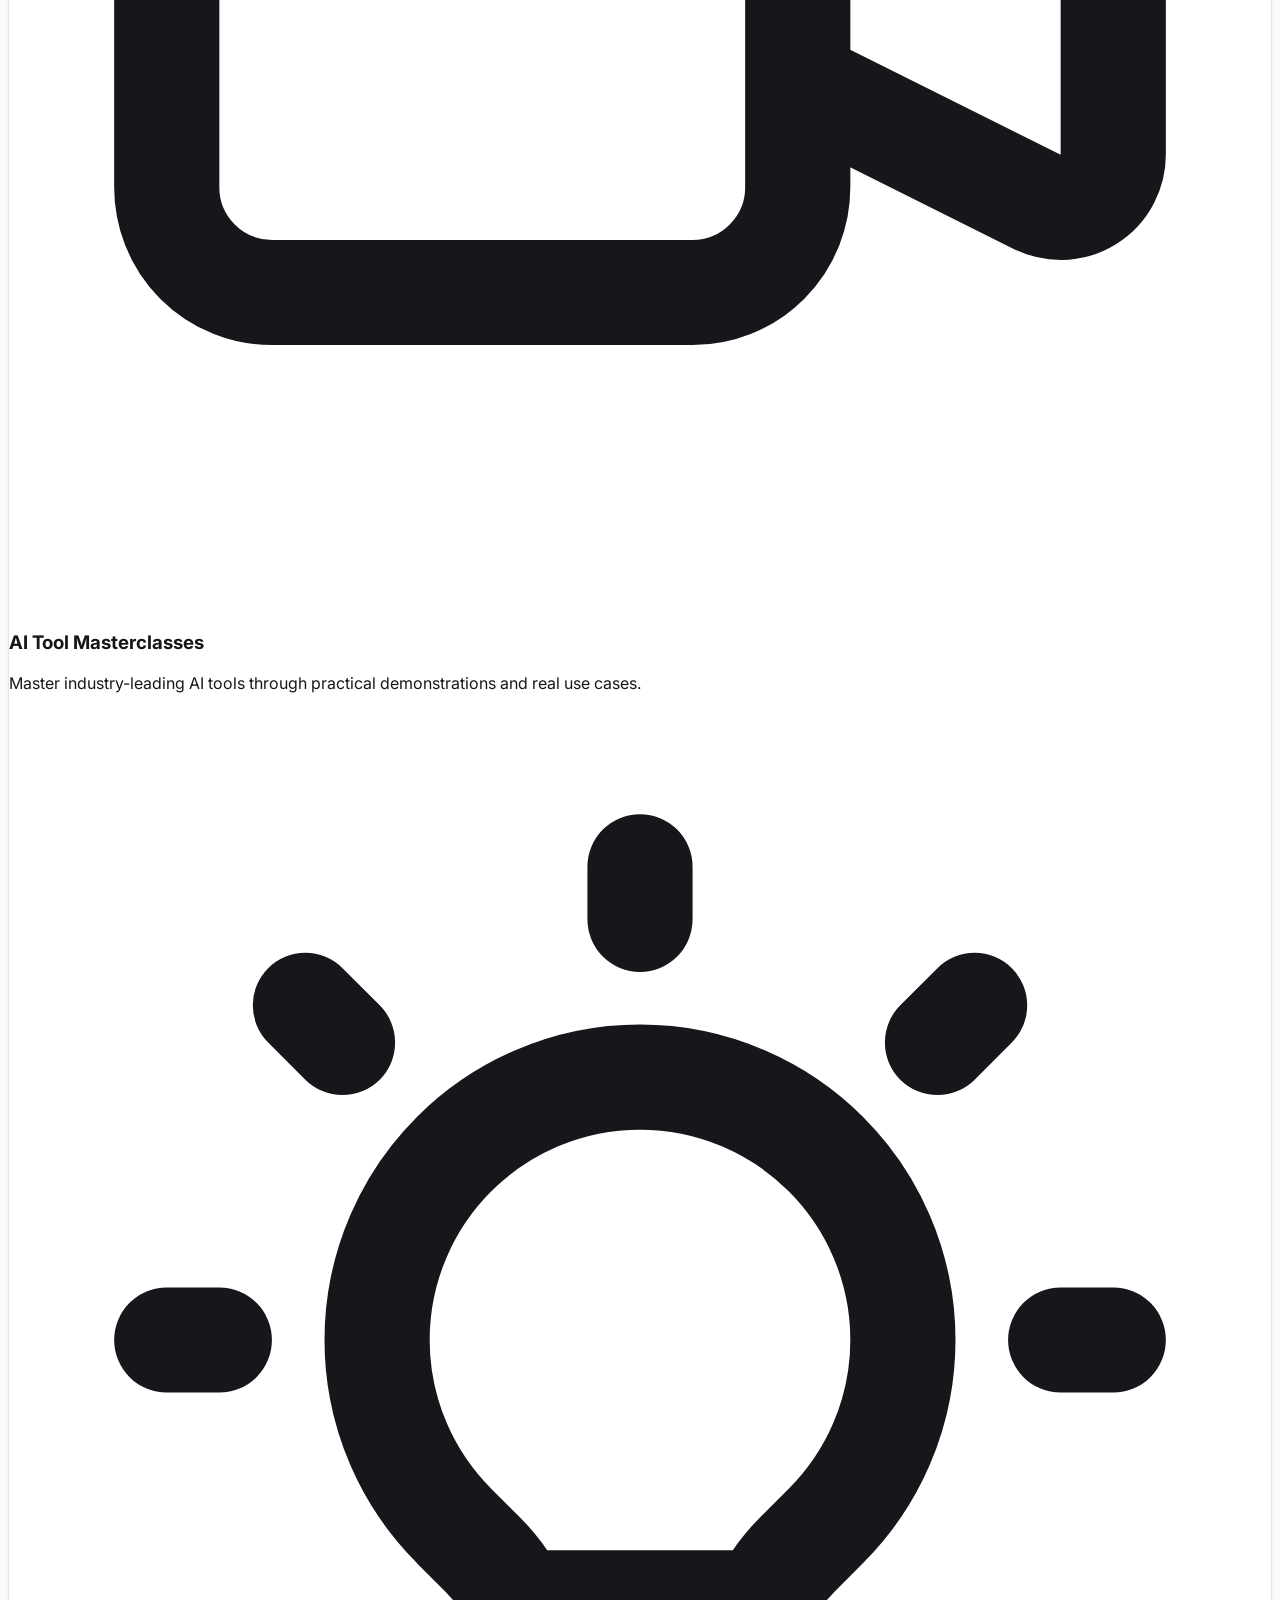
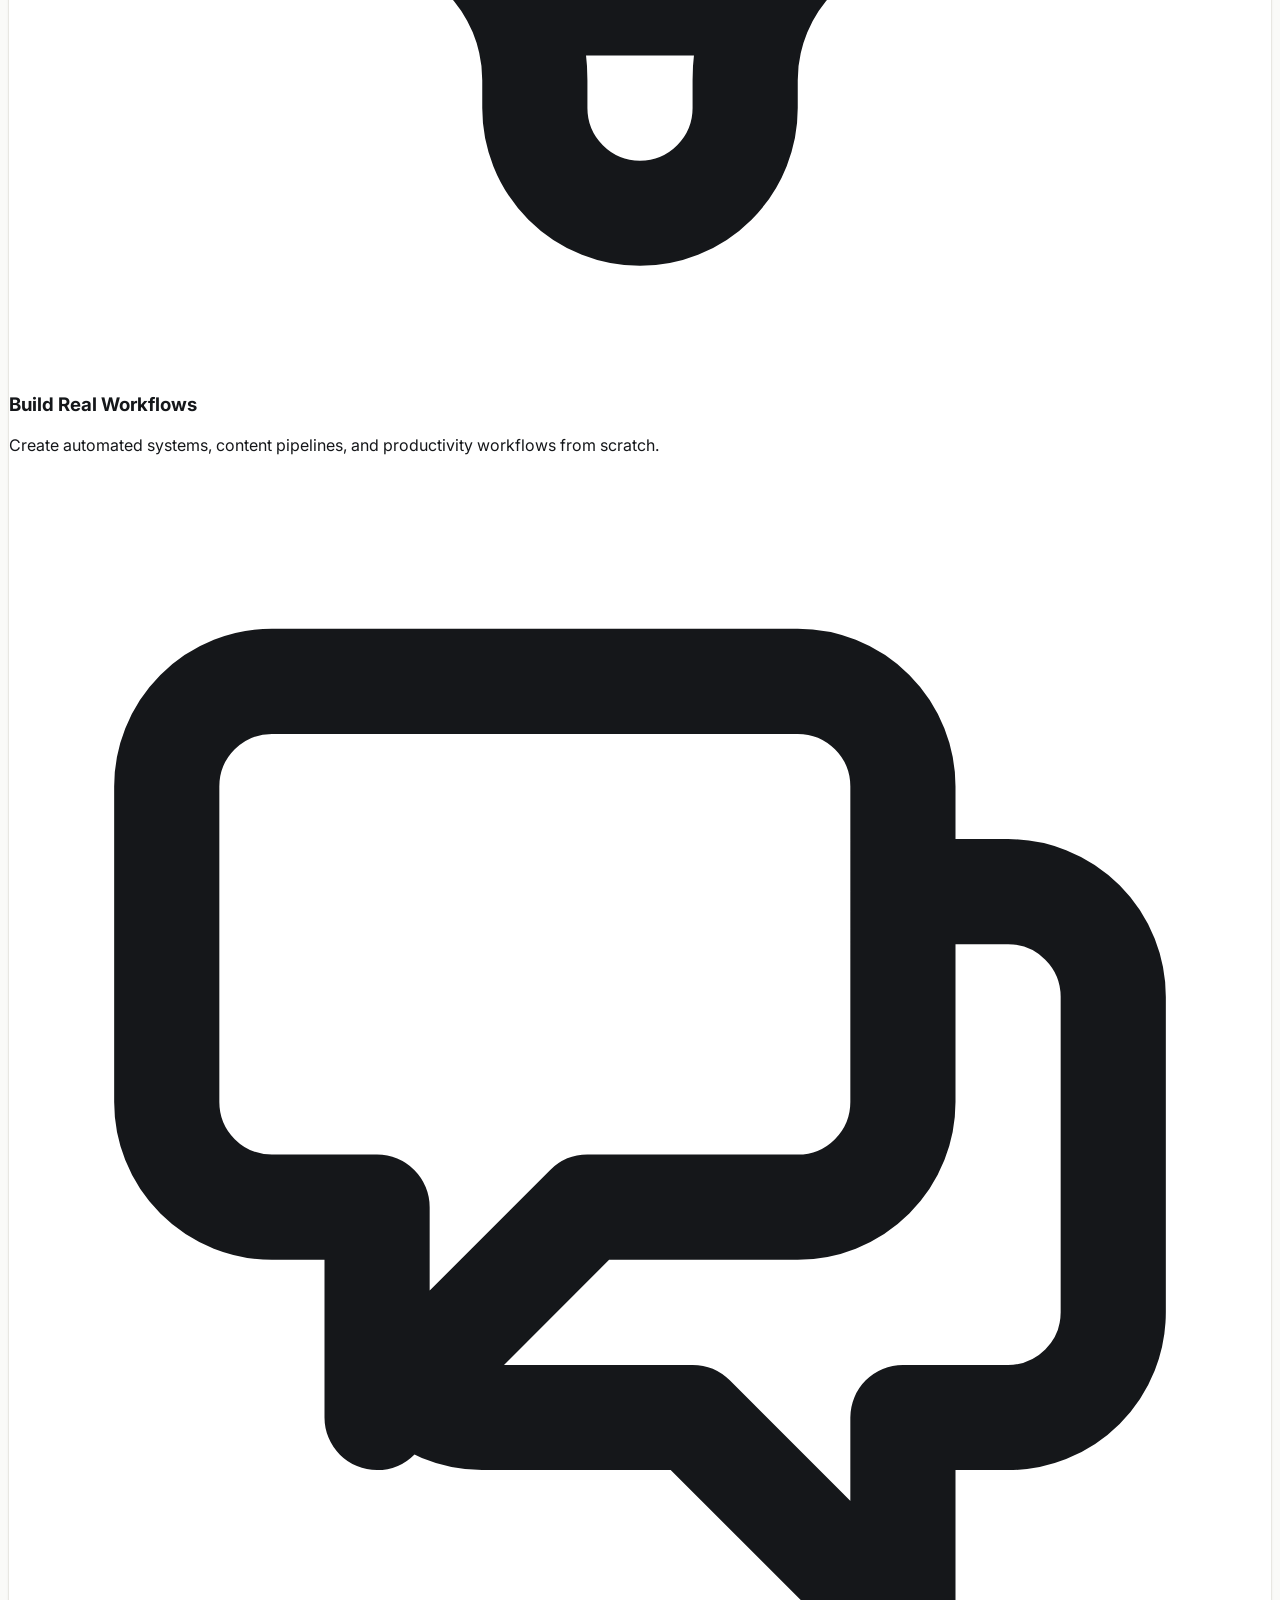
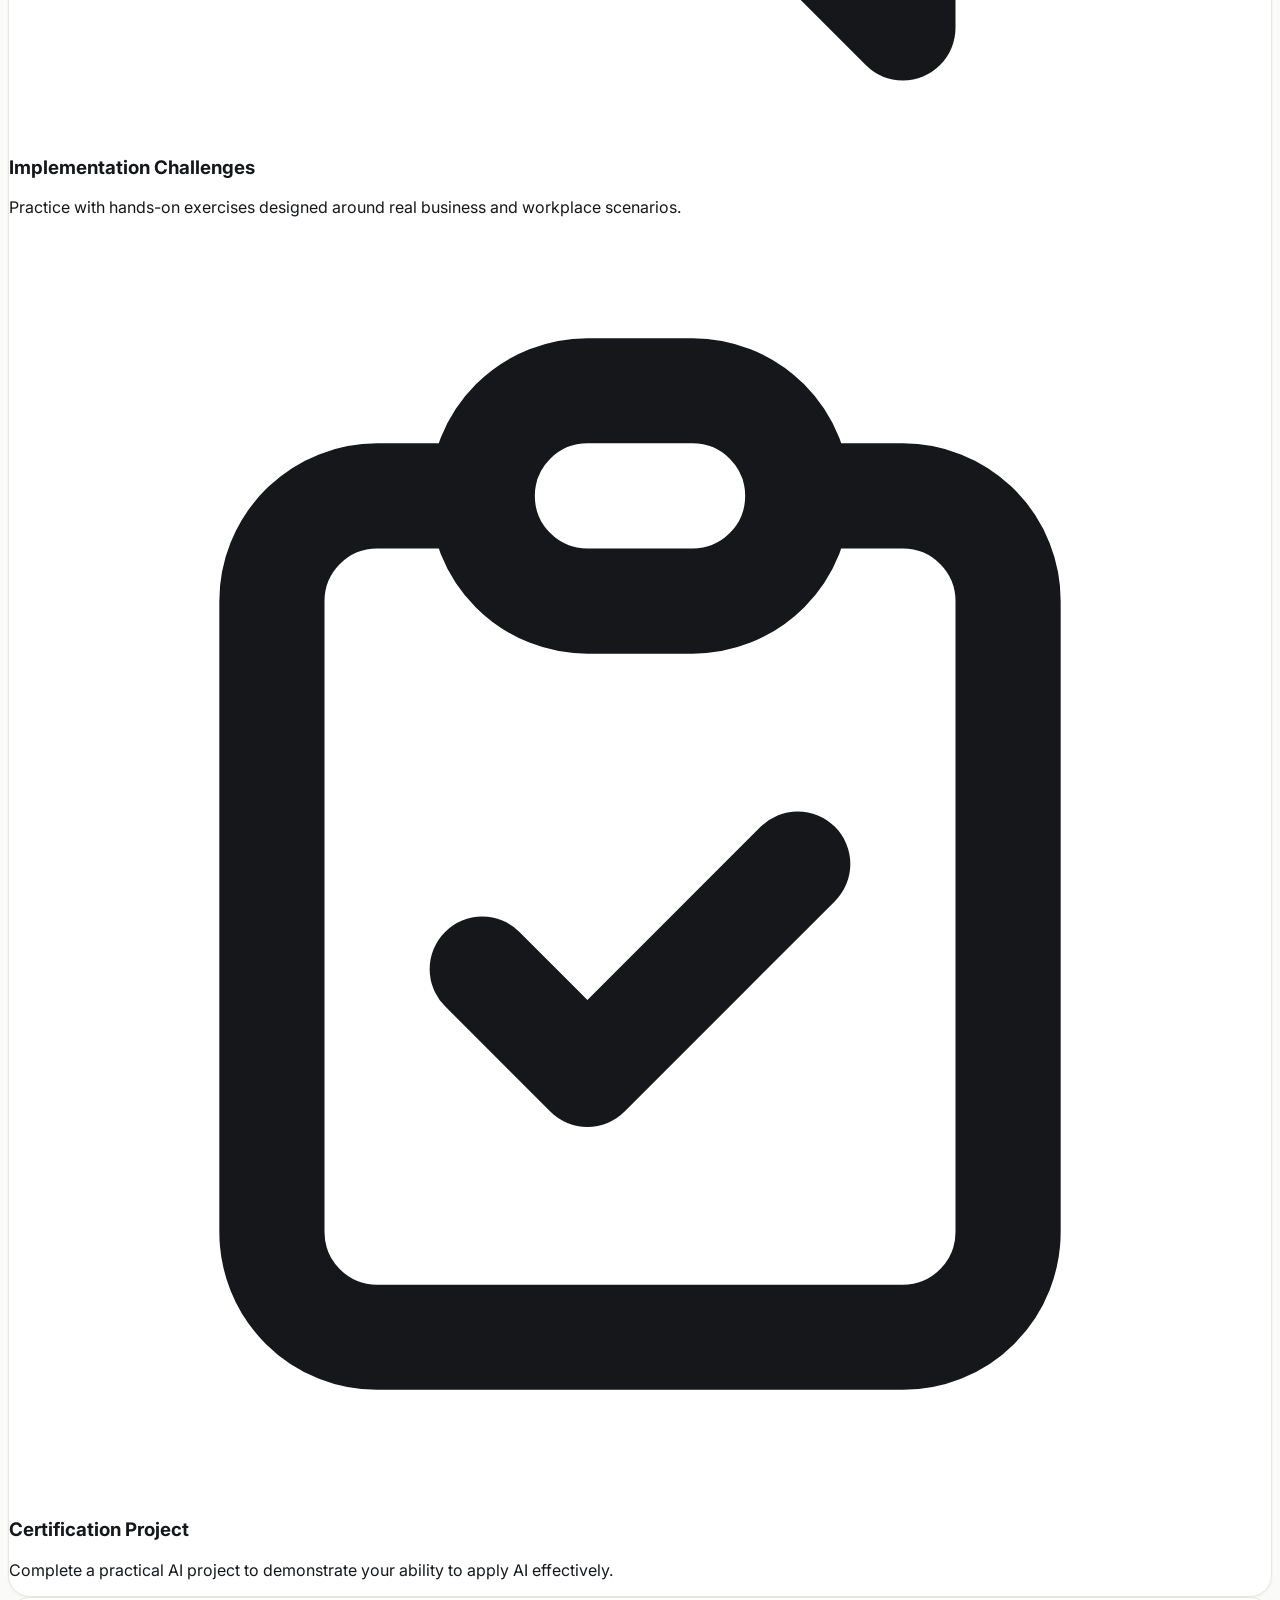
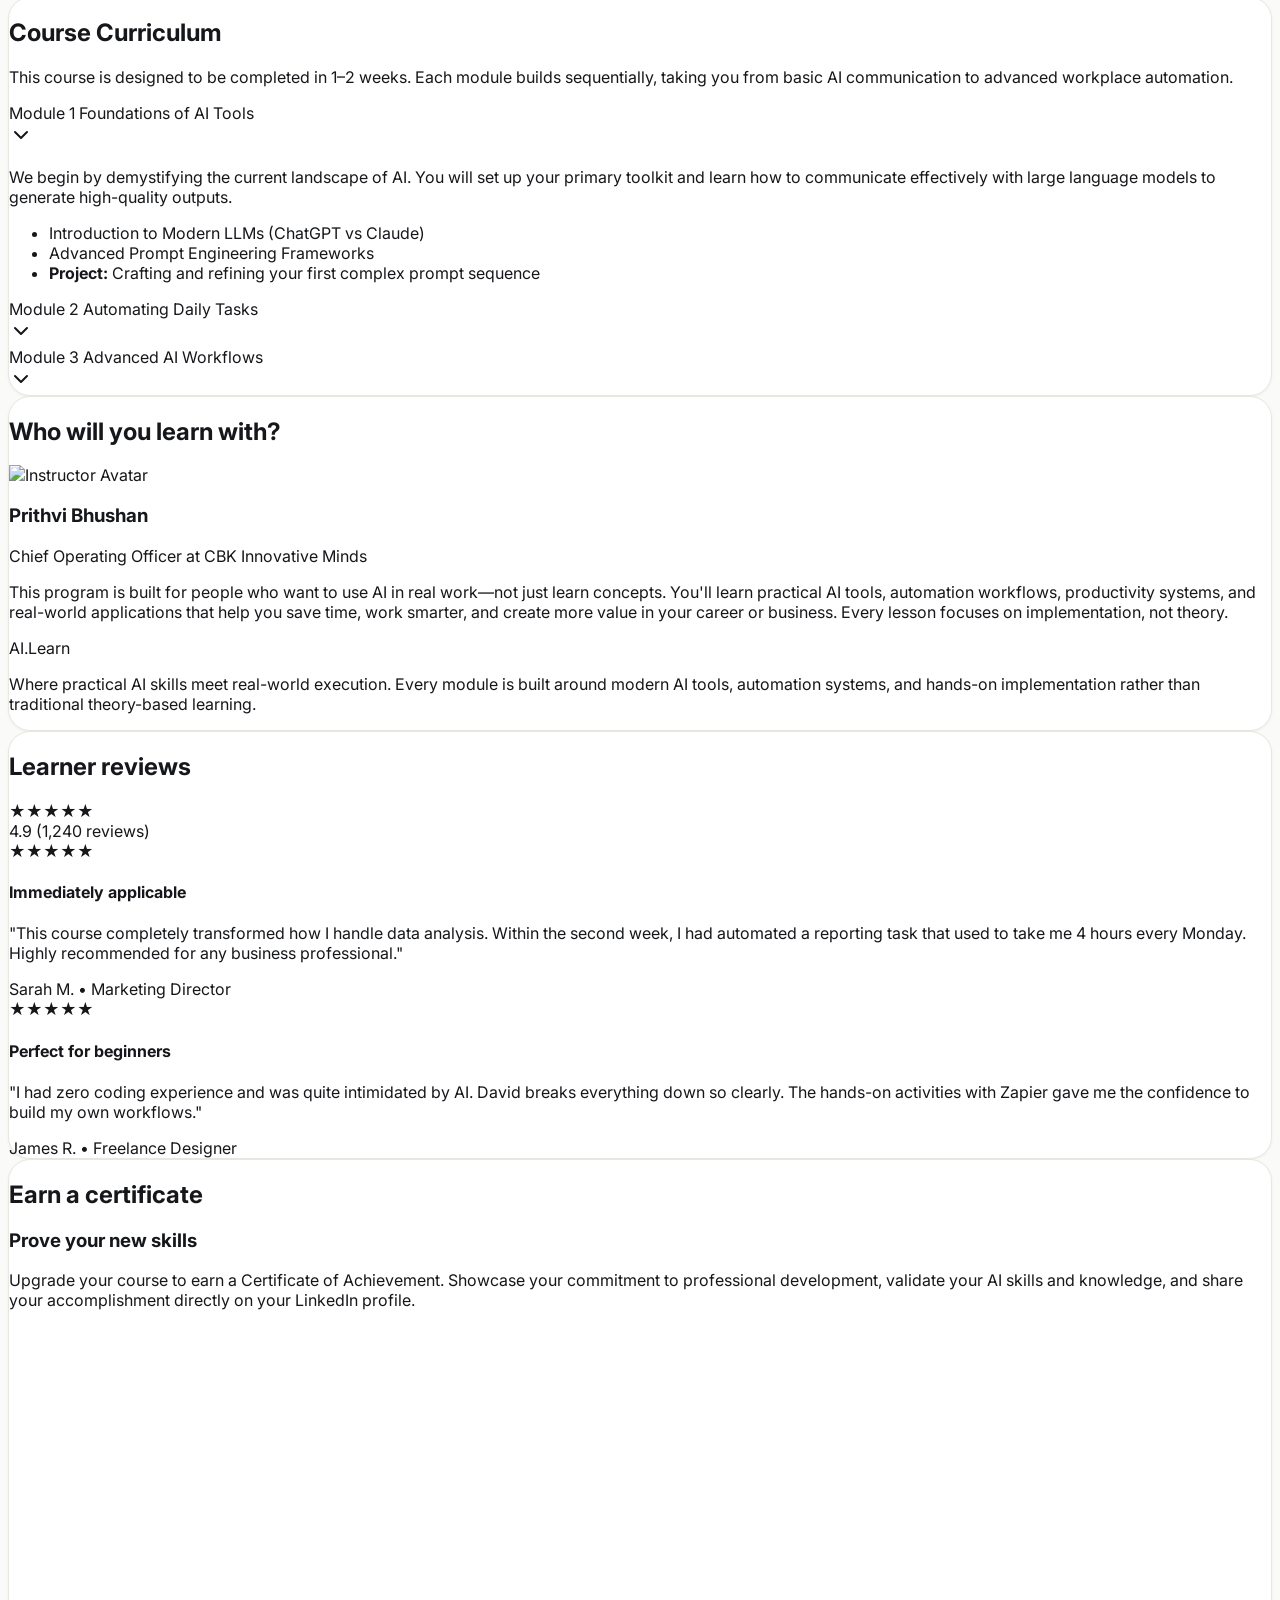
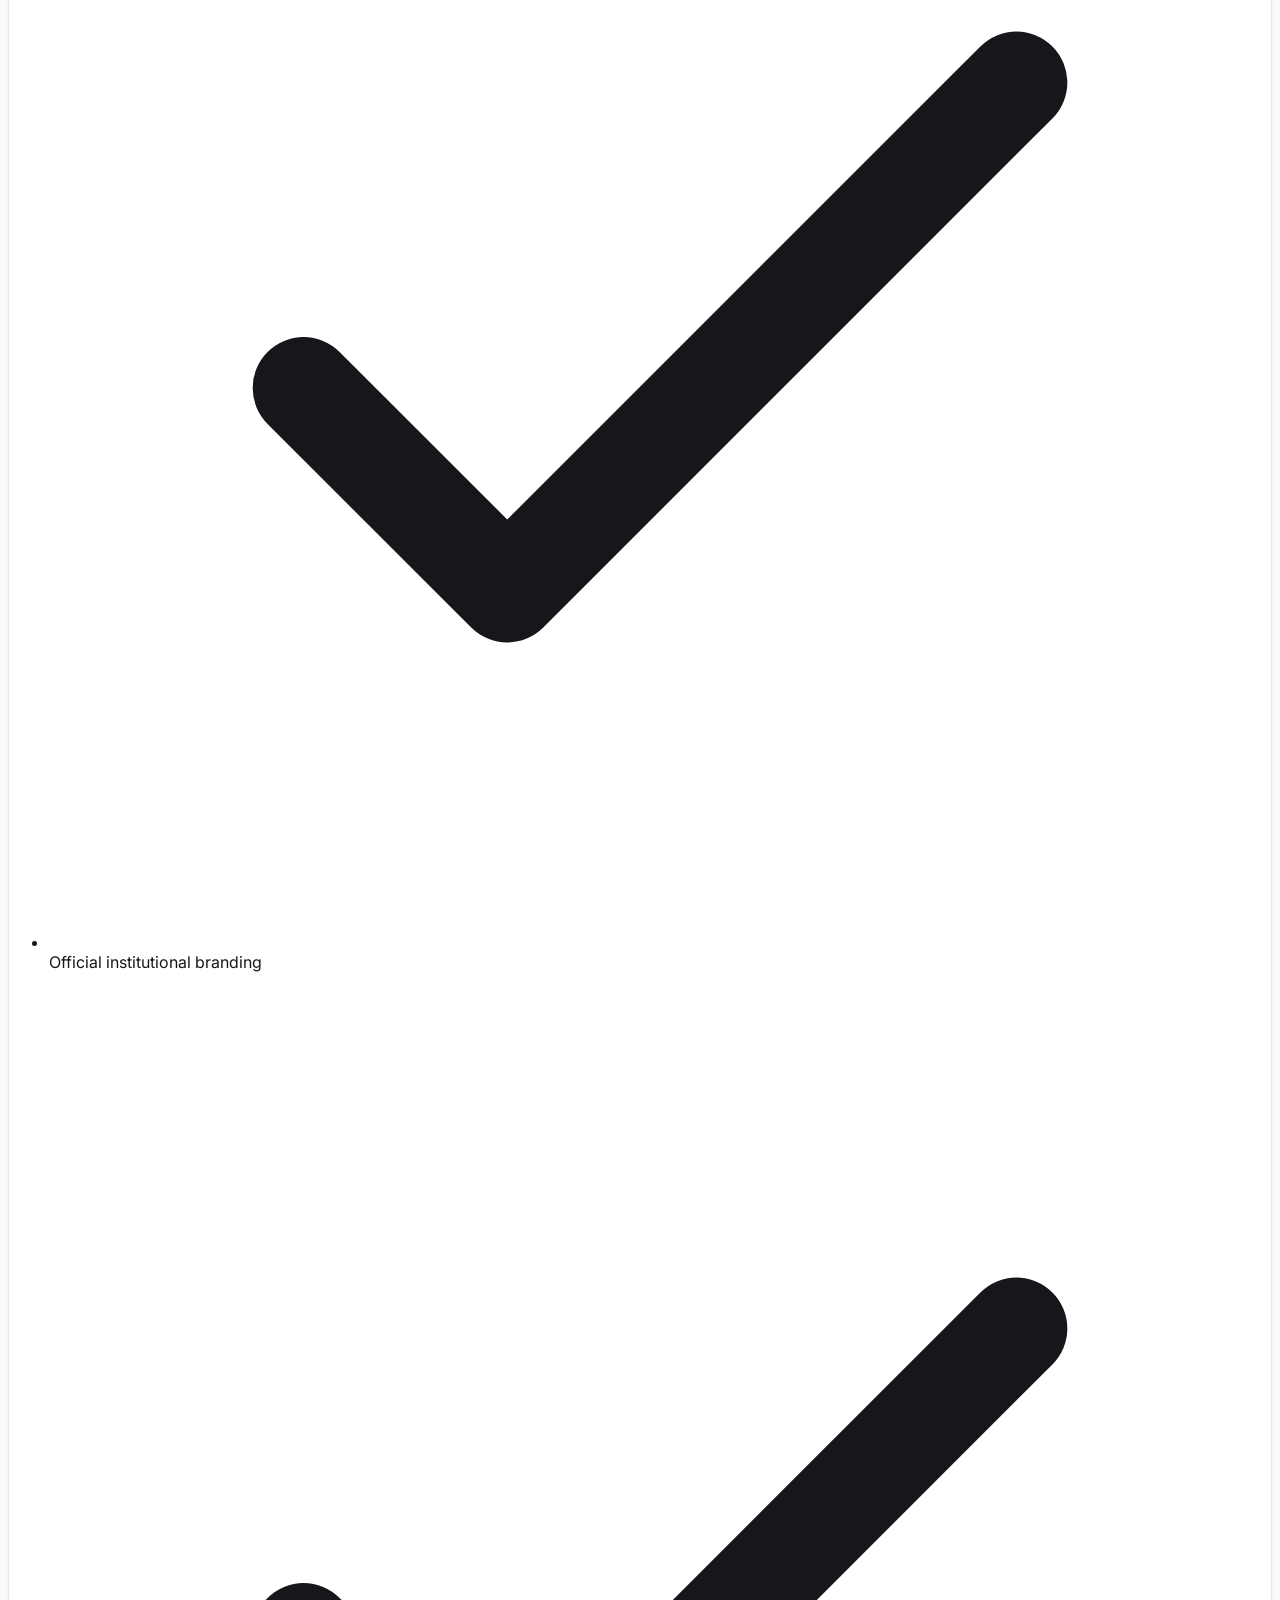
==== commit e8823f65: "Add files via upload" ====
--- a/index.html
+++ b/index.html
@@ -834,8 +834,7 @@
         <div class="max-w-7xl mx-auto px-4 sm:px-6 lg:px-8 h-16 flex items-center justify-between">
             <div class="flex items-center gap-6 lg:gap-8">
                 <a href="index.html" class="flex items-center gap-2 shrink-0 group" style="text-decoration:none;">
-                    <img src="logo.png" alt="CI Minds" style="height:40px;width:auto;object-fit:contain;max-width:120px;display:block;flex-shrink:0;">
-                    <span style="font-weight:900;font-size:15px;letter-spacing:-0.02em;color:#111827;line-height:1;white-space:nowrap;" class="group-hover:text-fl-pink transition-colors">CI MINDS</span>
+                    <img src="logo.png" alt="CI Minds" style="height:52px;width:auto;object-fit:contain;max-width:180px;display:block;flex-shrink:0;">
                 </a>
                 <nav class="hidden md:flex gap-4 lg:gap-6 font-semibold text-sm">
                     <button onclick="openInfoModal('subjects')" class="hover:text-fl-pink transition-colors focus-visible:outline-none focus-visible:ring-2 focus-visible:ring-fl-pink rounded">Subjects</button>
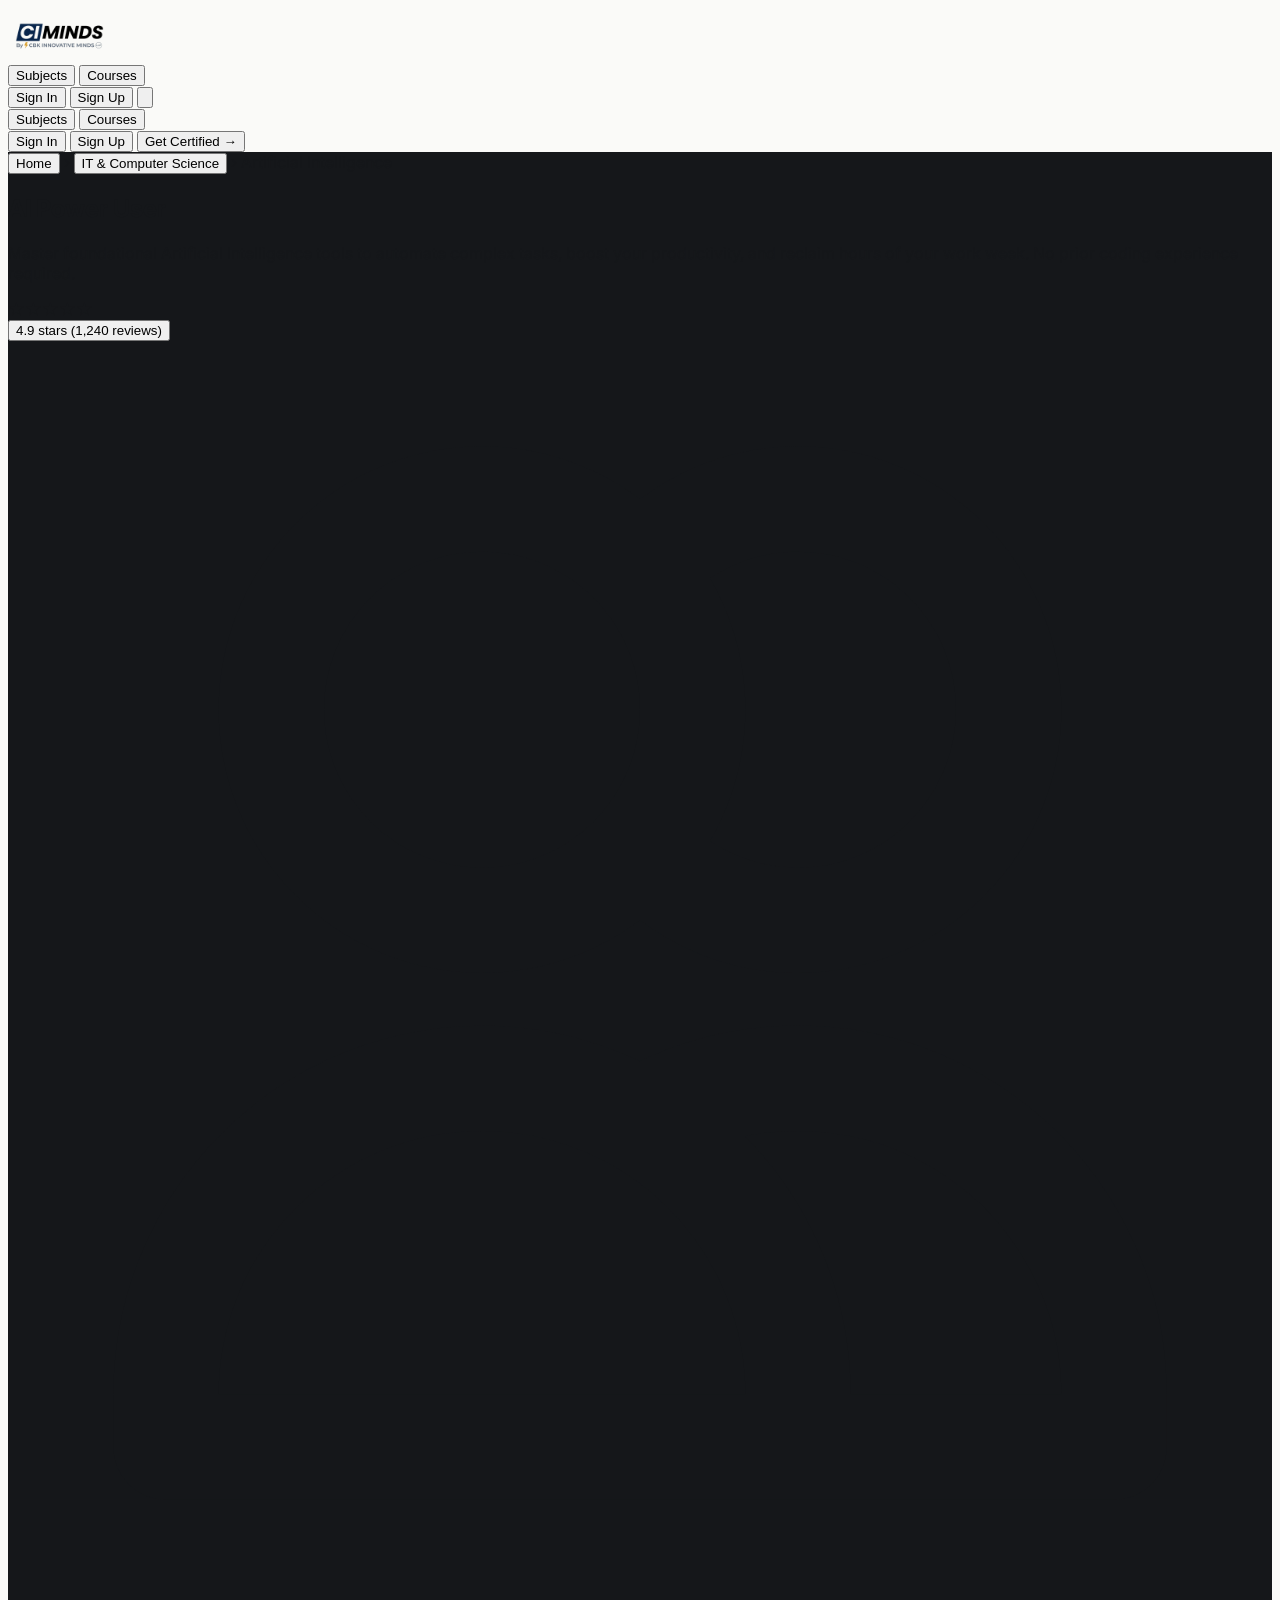
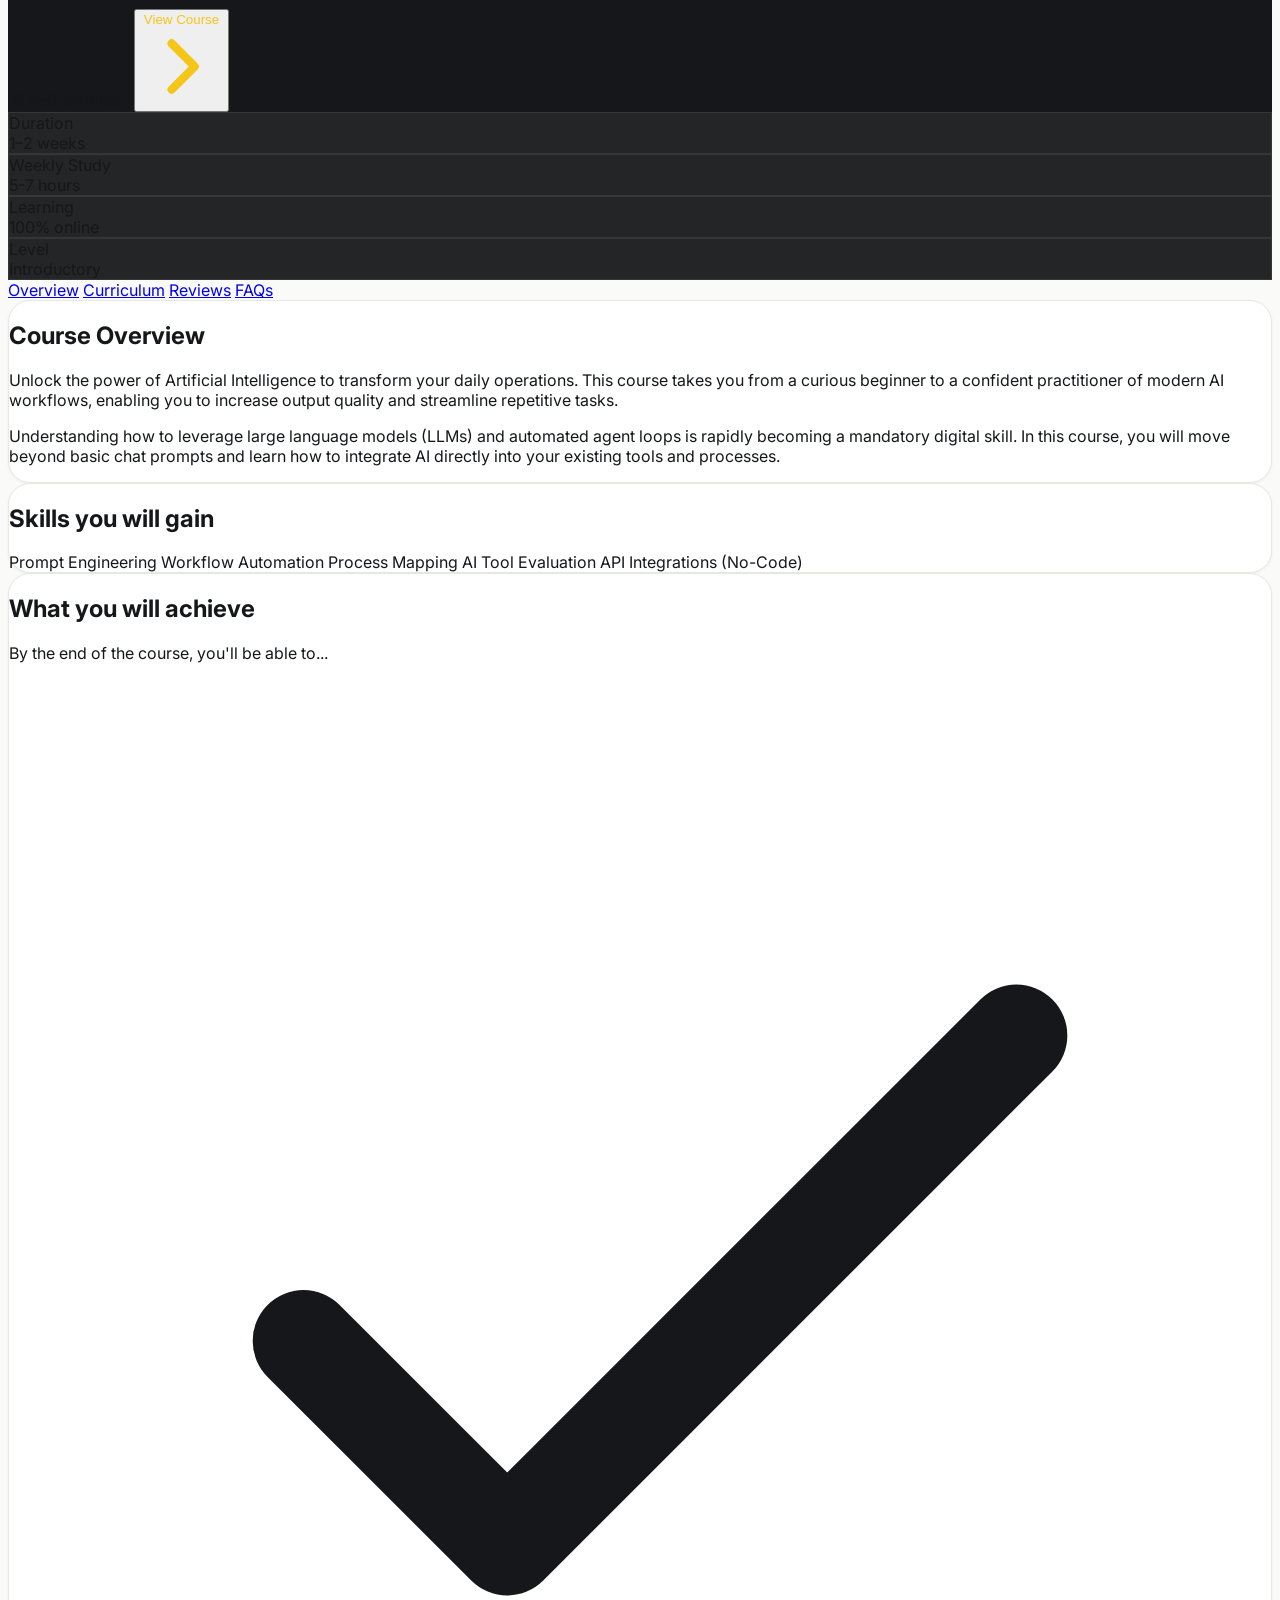
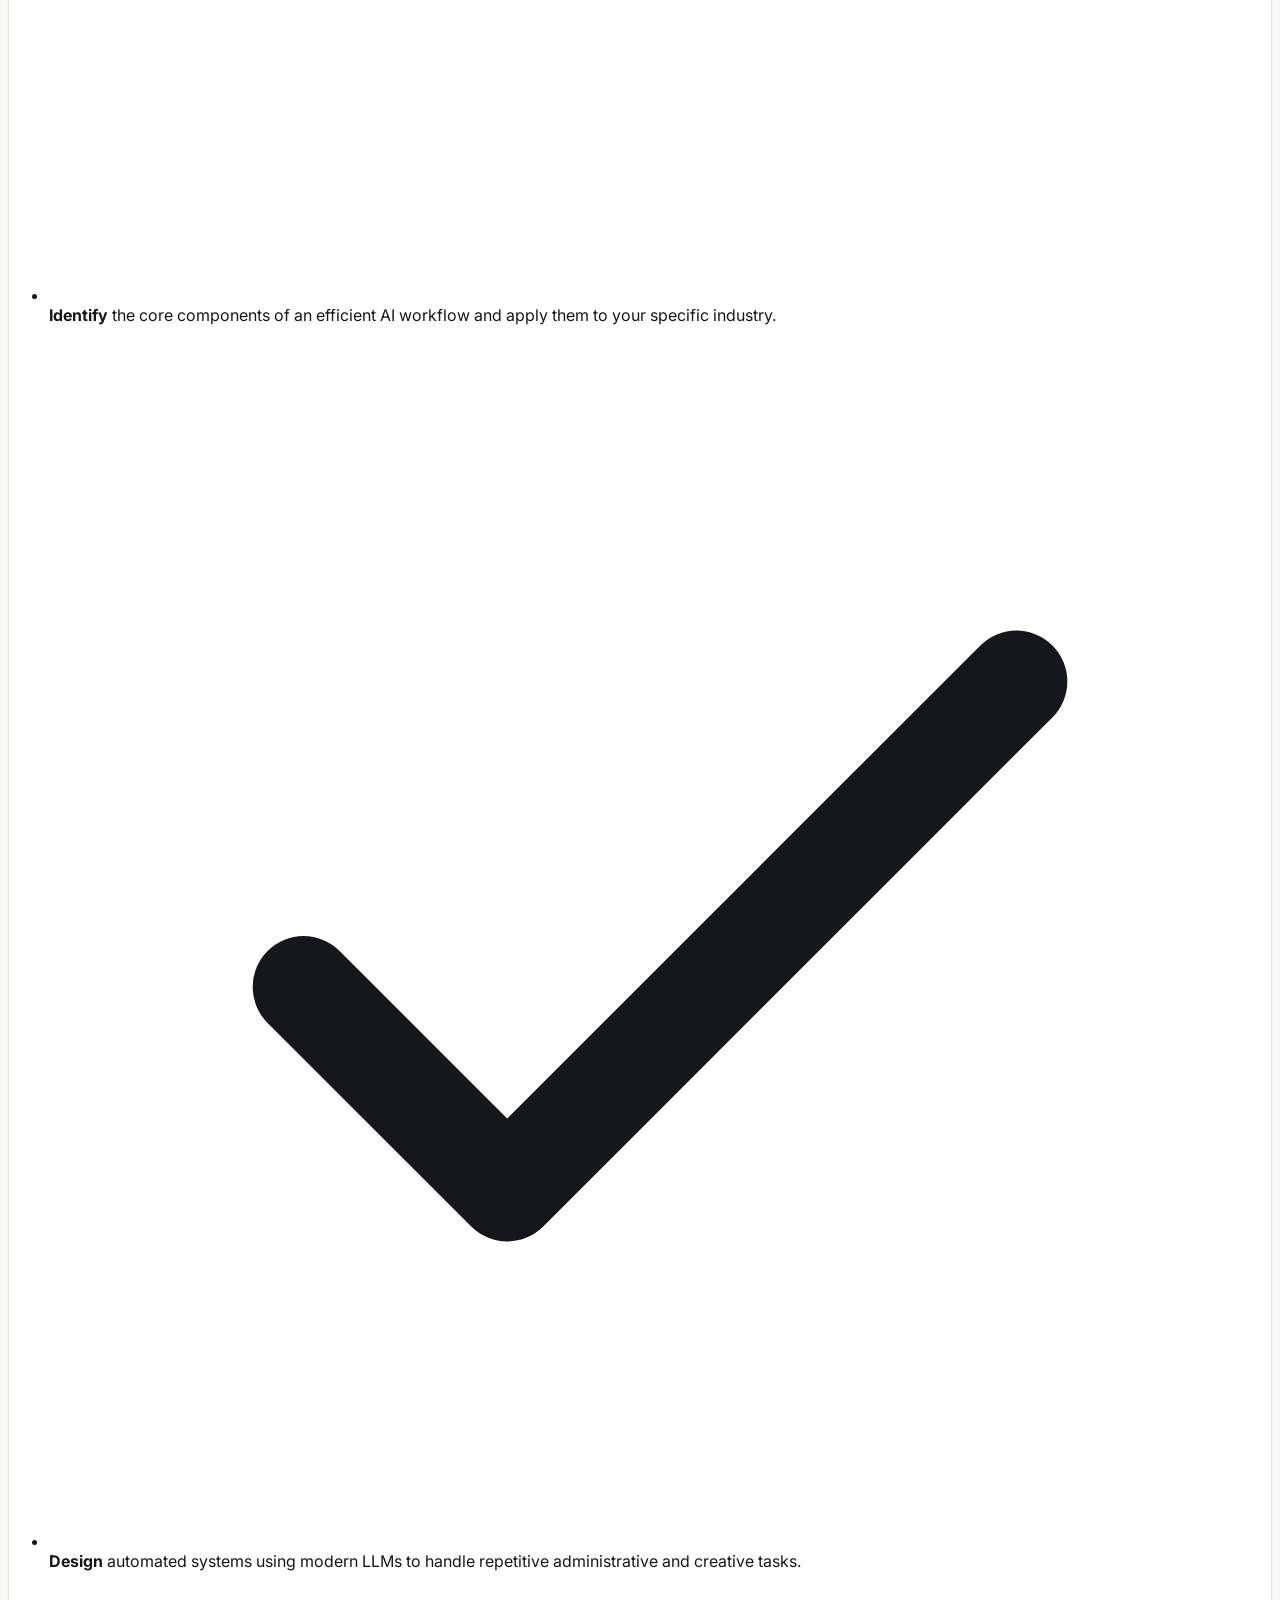
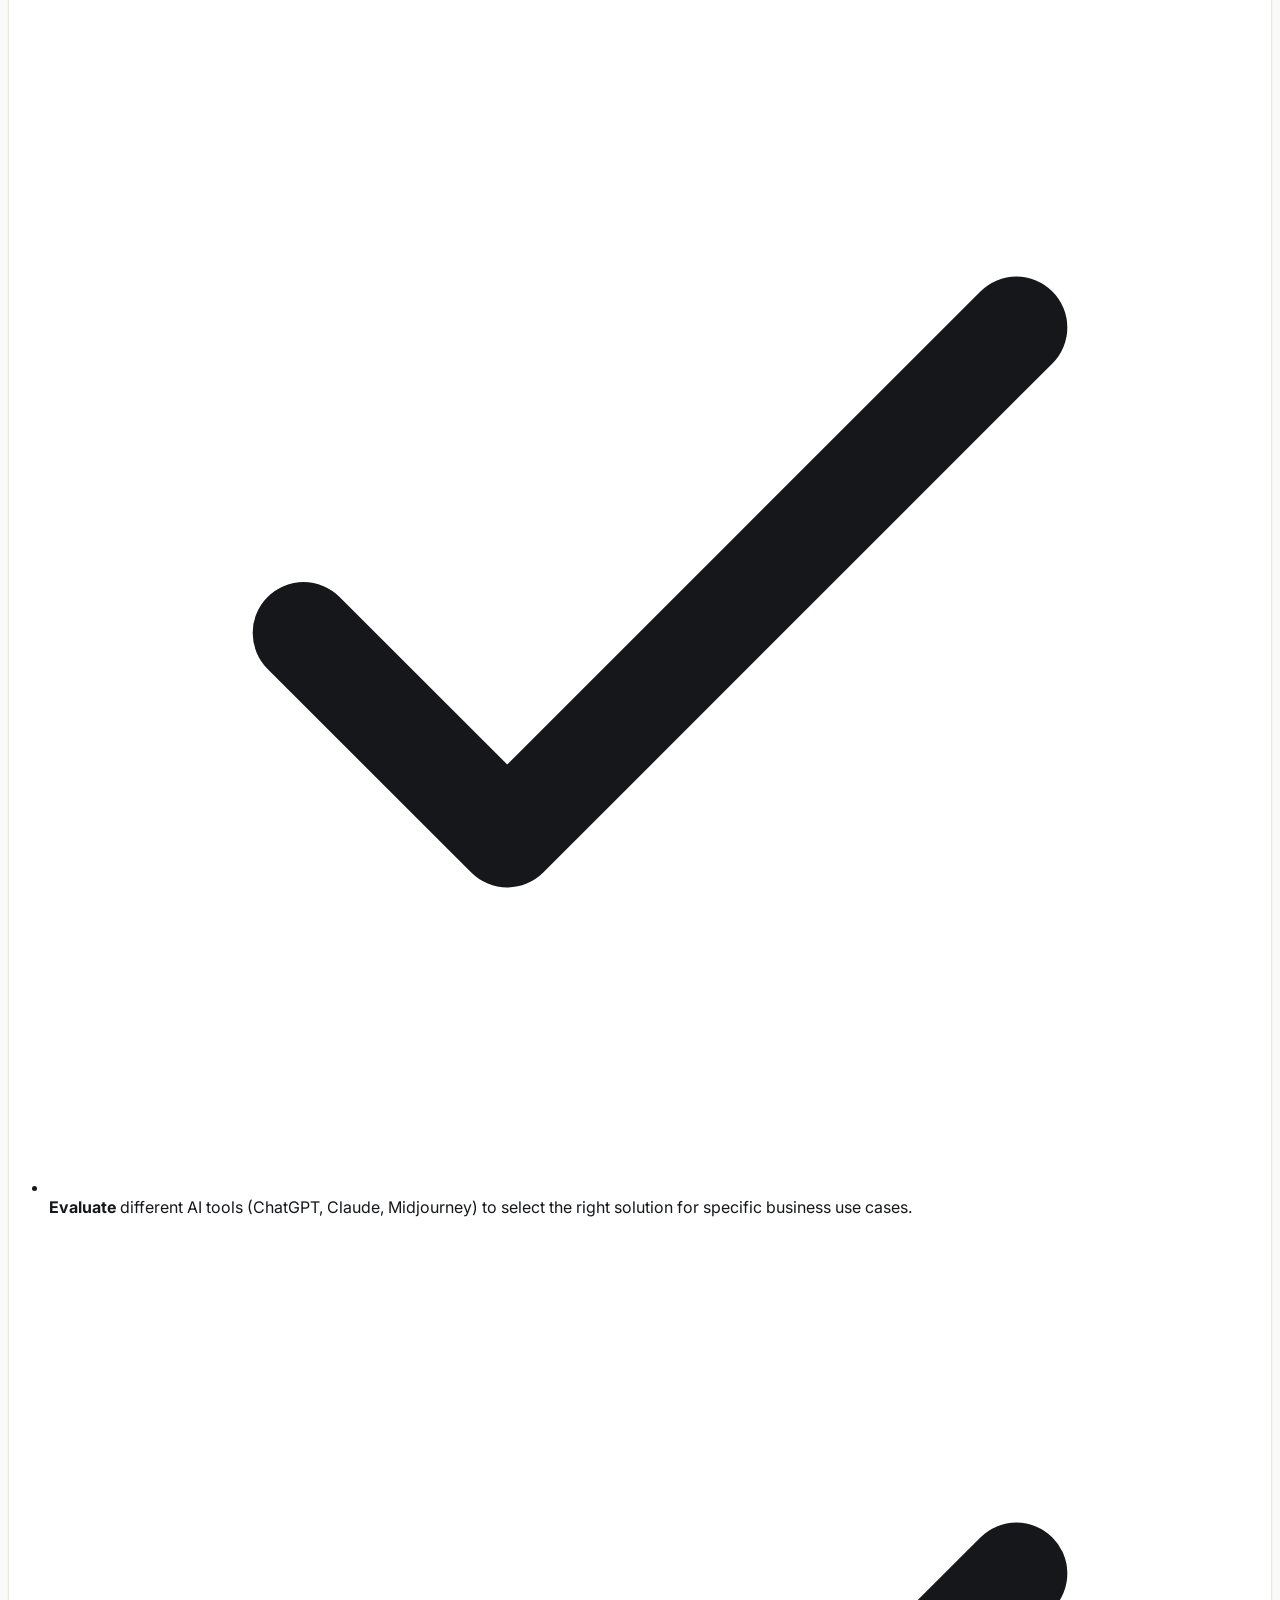
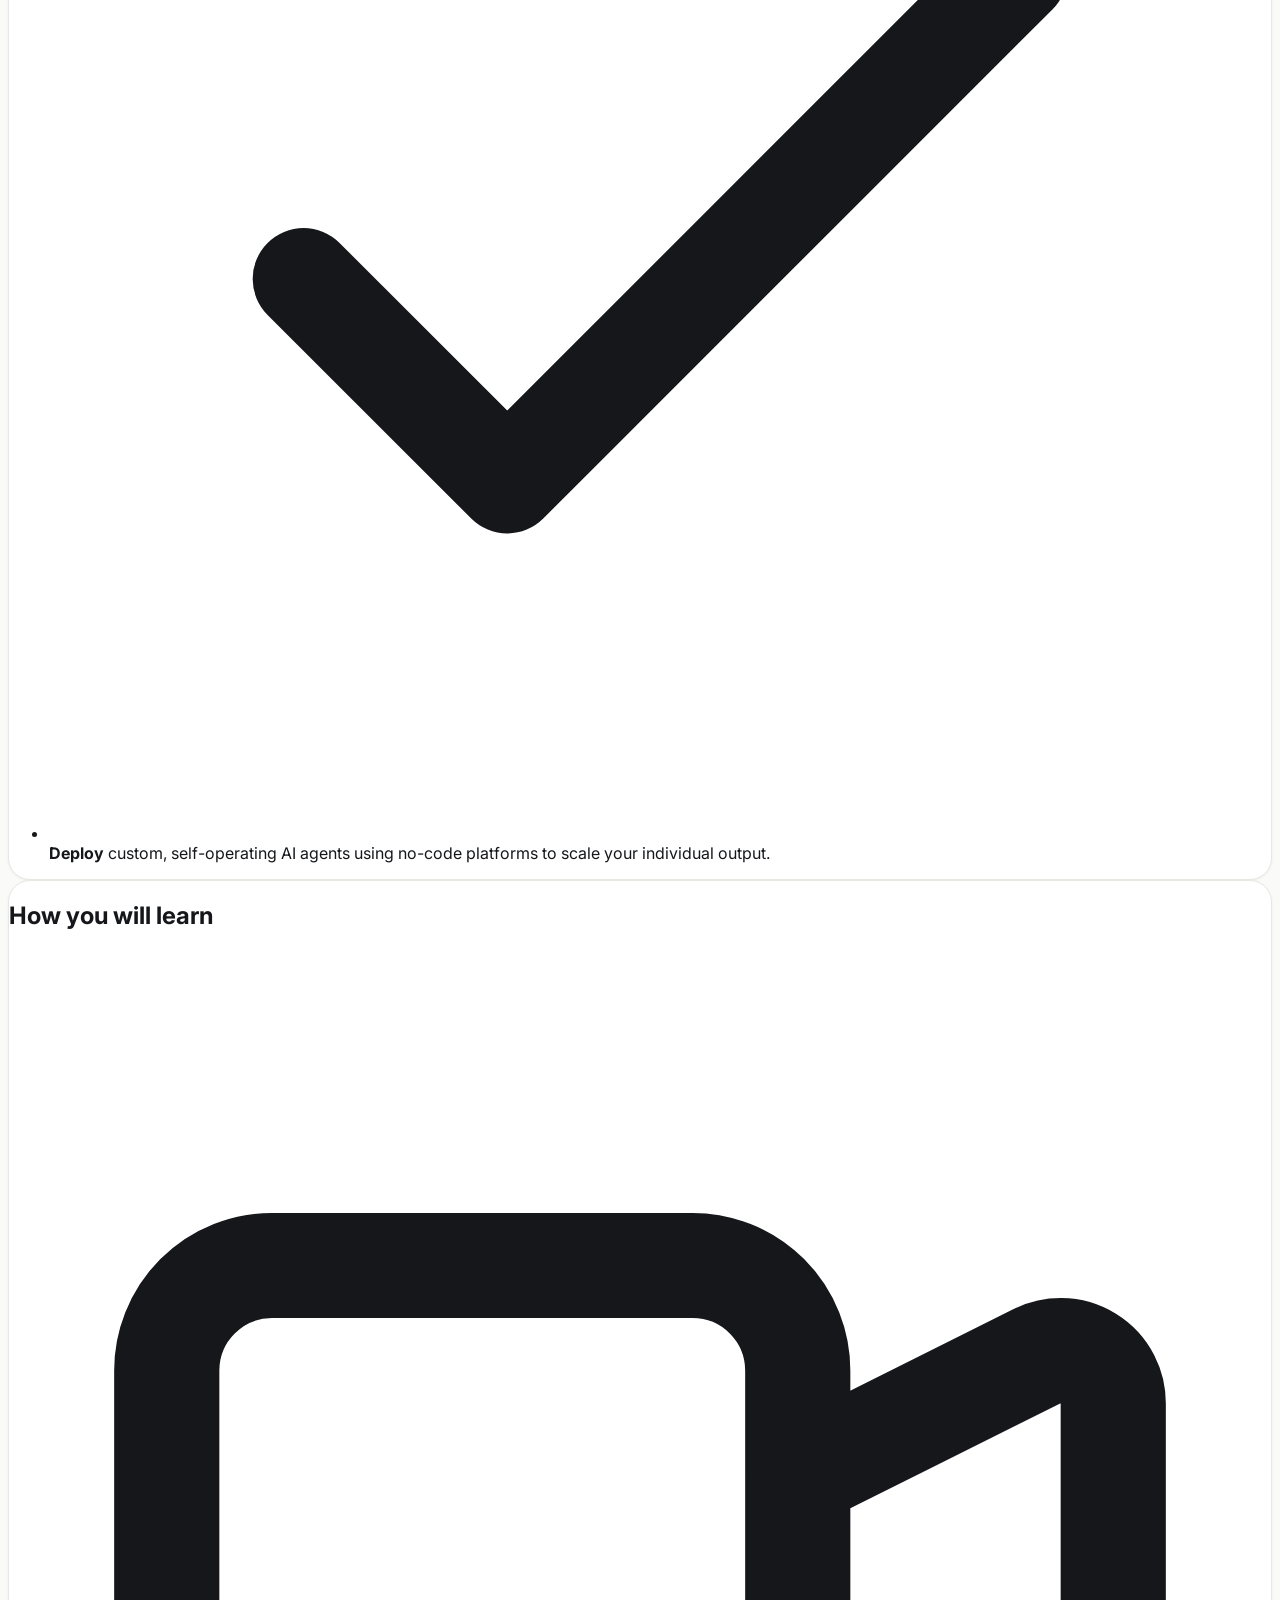
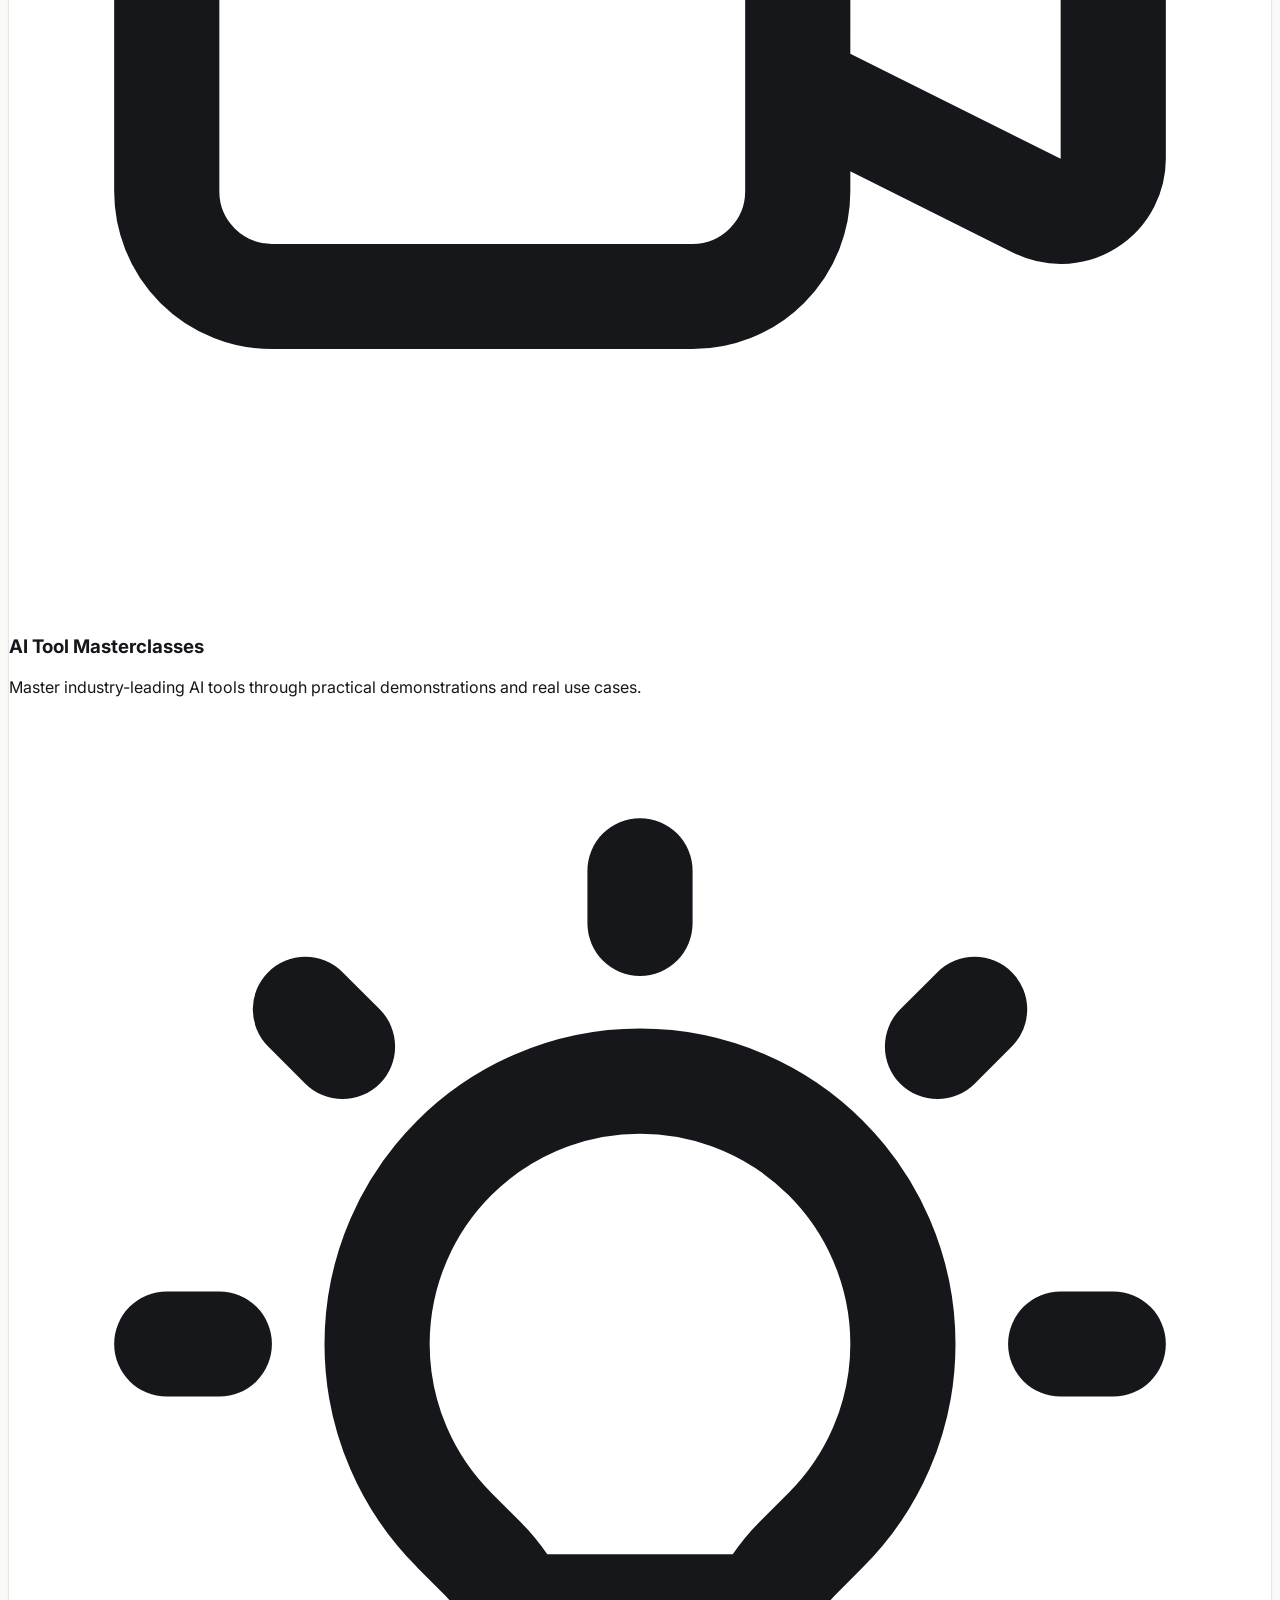
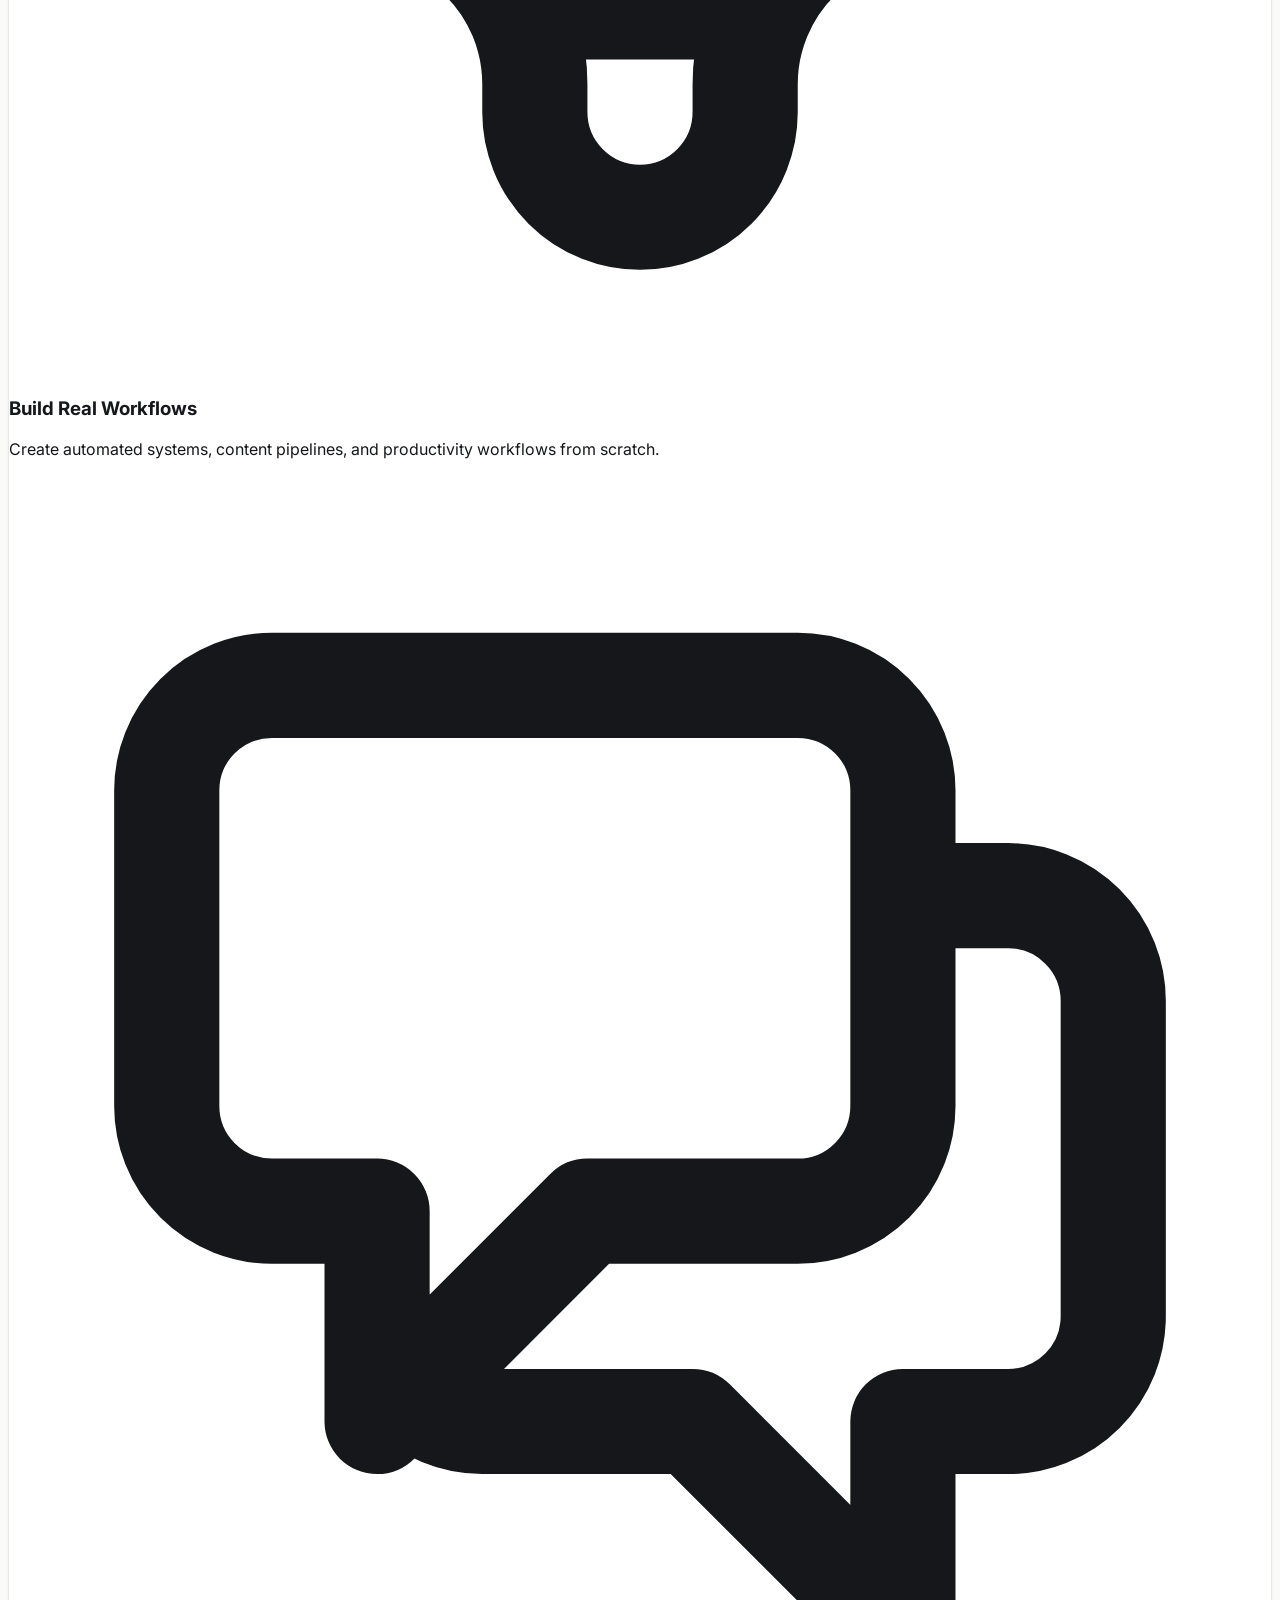
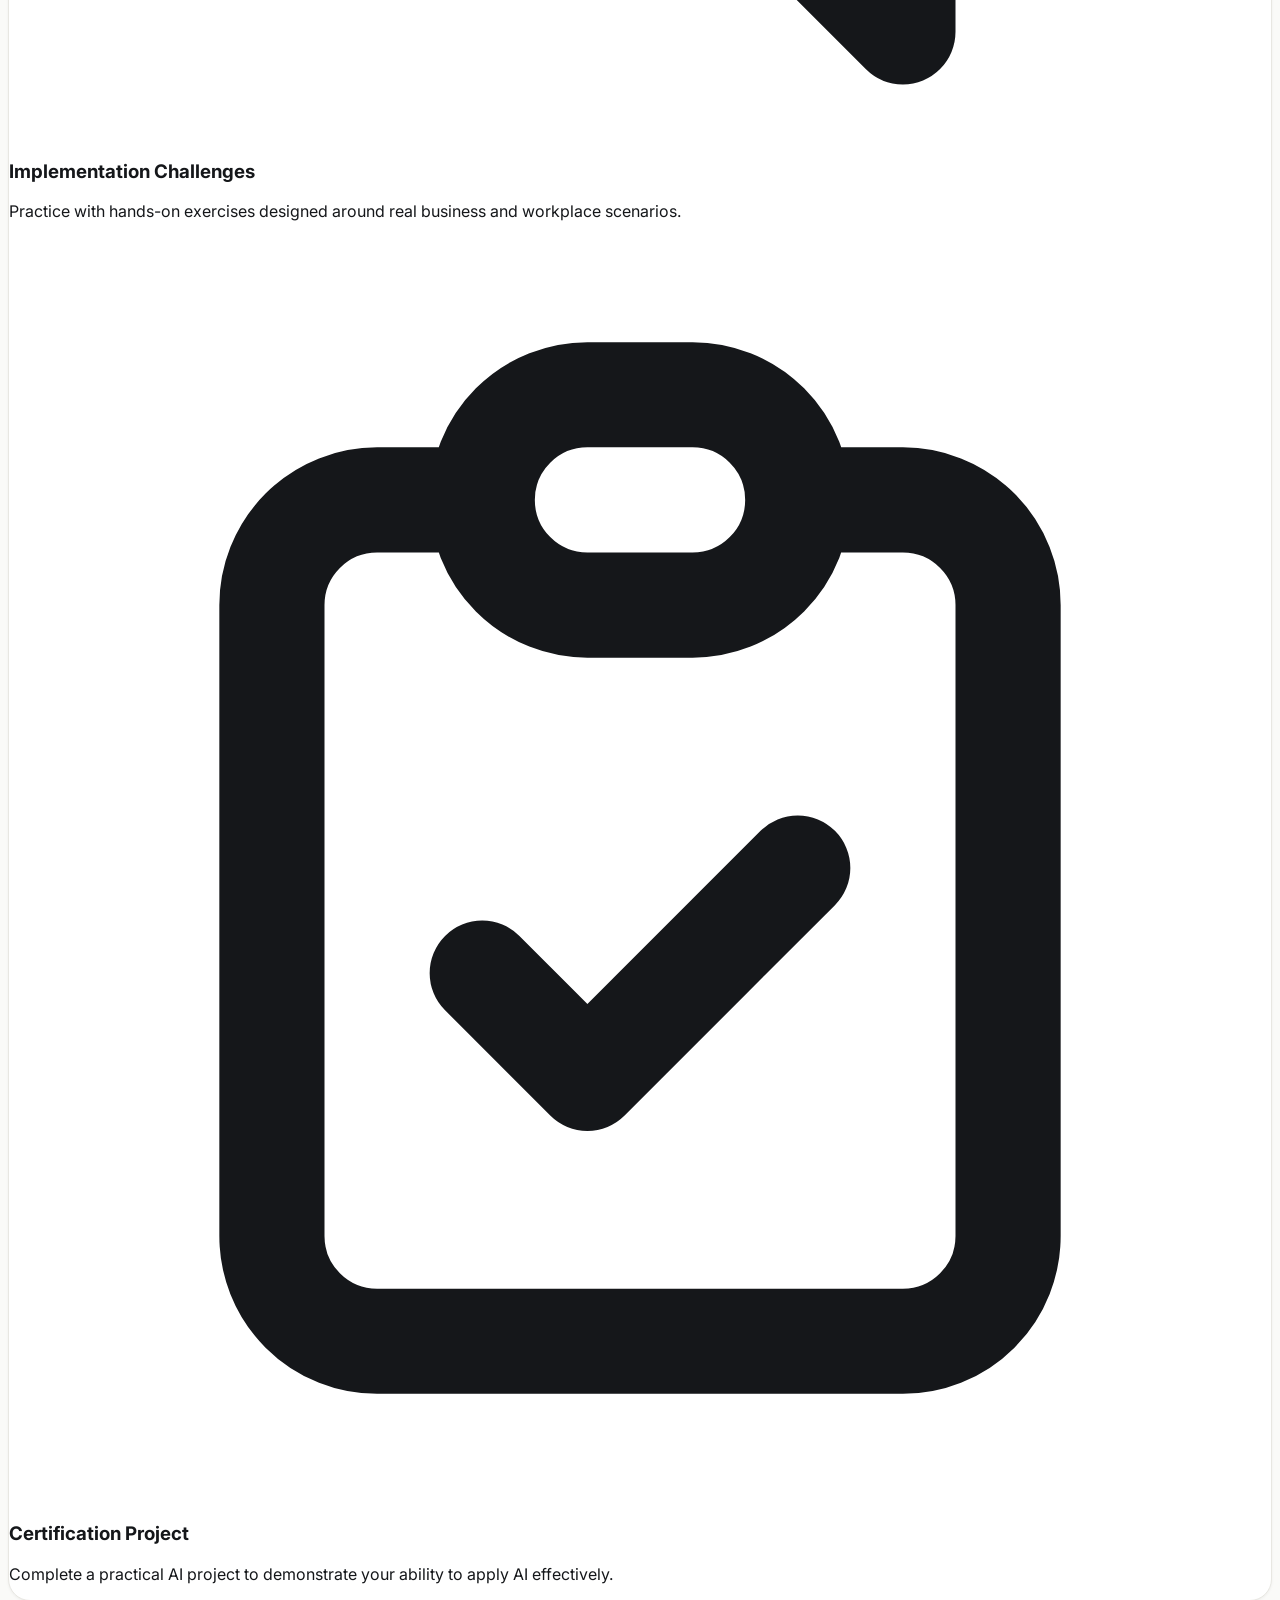
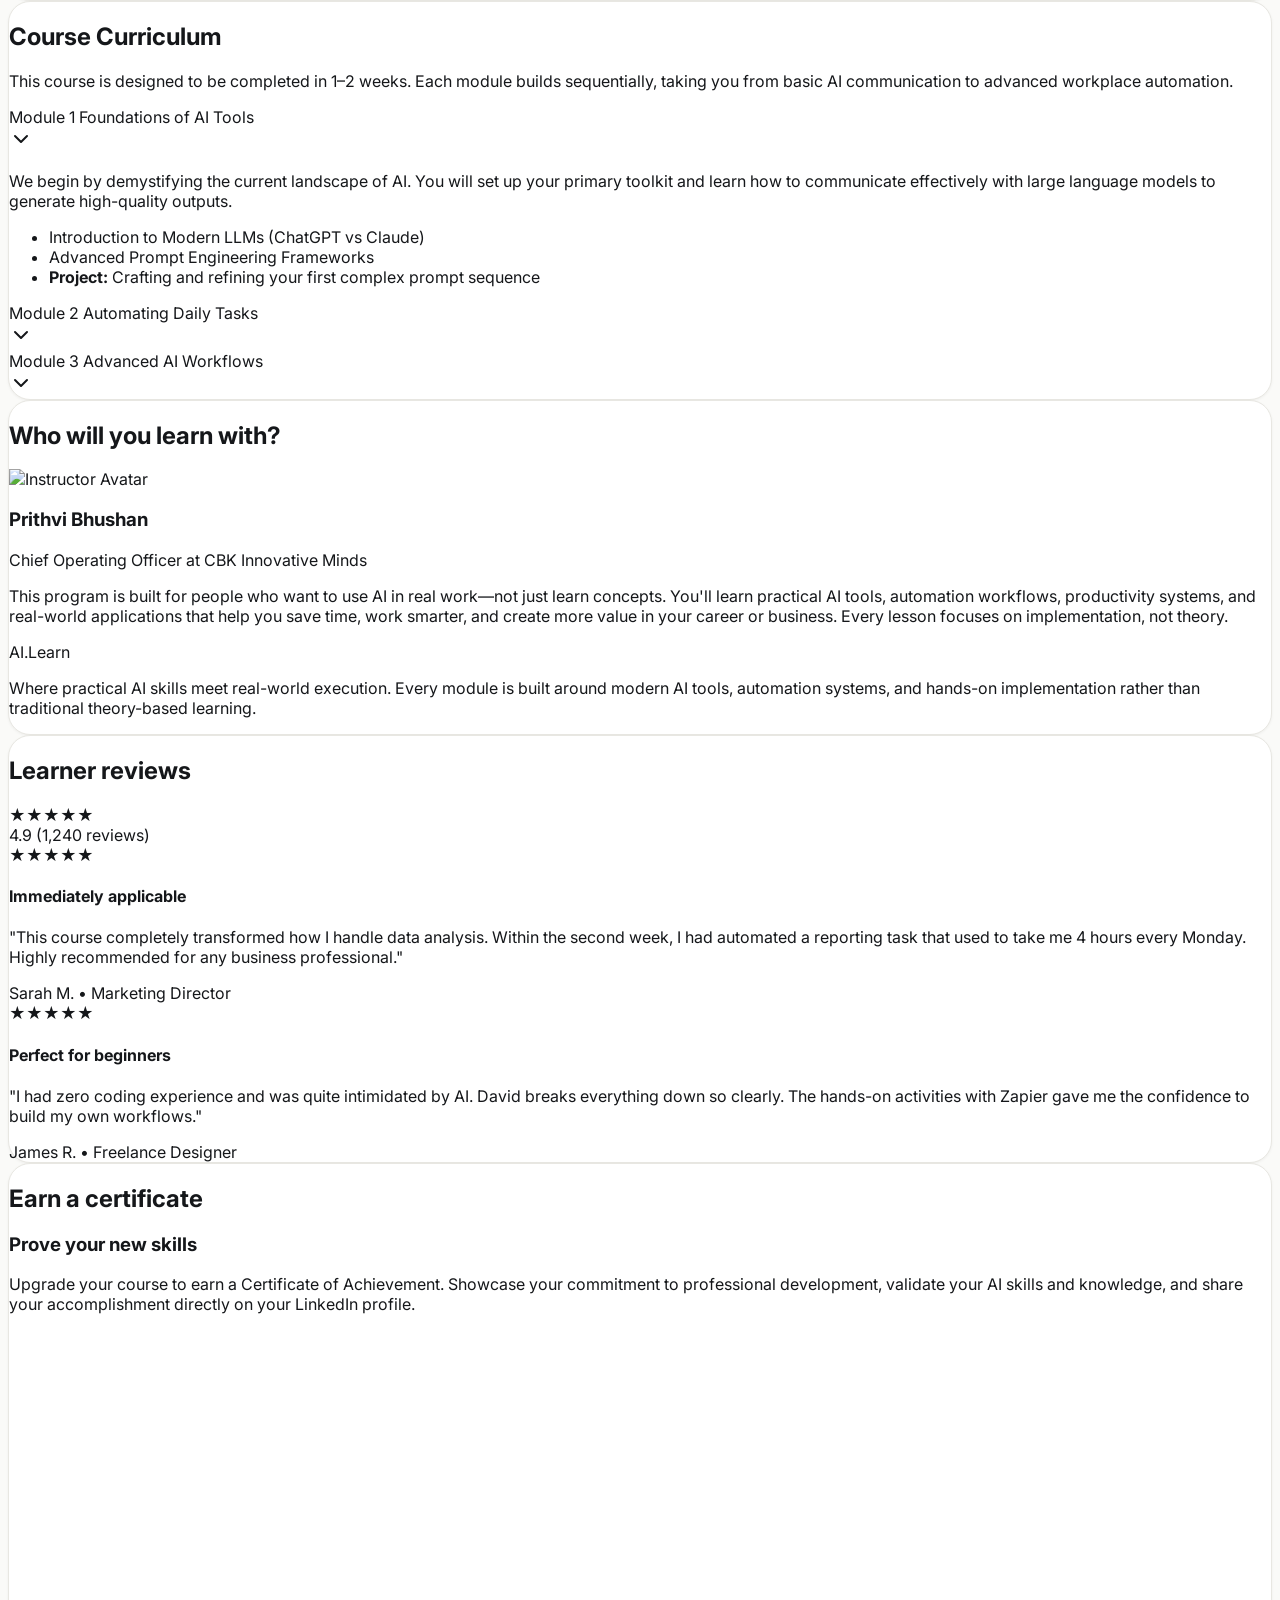
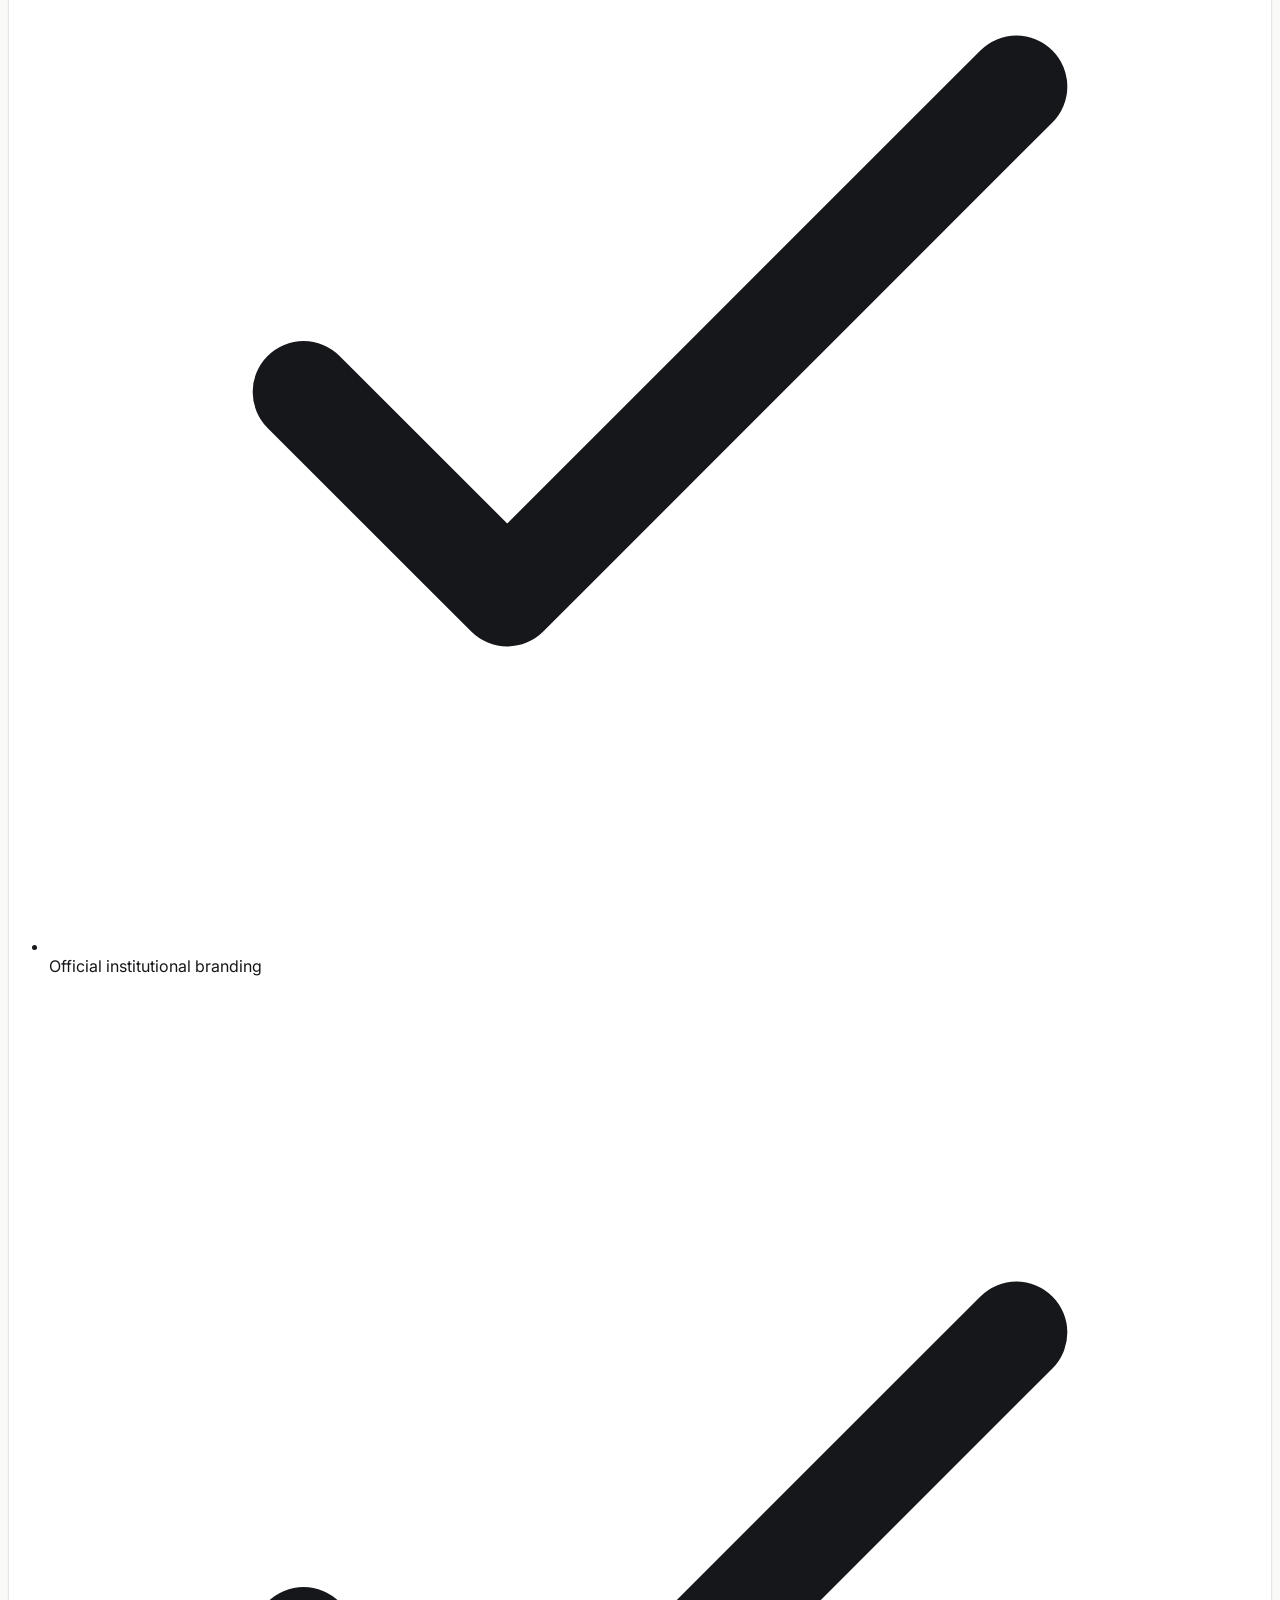
==== commit 36be4700: "Add files via upload" ====
--- a/index.html
+++ b/index.html
@@ -834,7 +834,7 @@
         <div class="max-w-7xl mx-auto px-4 sm:px-6 lg:px-8 h-16 flex items-center justify-between">
             <div class="flex items-center gap-6 lg:gap-8">
                 <a href="index.html" class="flex items-center gap-2 shrink-0 group" style="text-decoration:none;">
-                    <img src="logo.png" alt="CI Minds" style="height:52px;width:auto;object-fit:contain;max-width:180px;display:block;flex-shrink:0;">
+                    <img src="logo.png" alt="CI Minds" style="height:56px;width:auto;object-fit:contain;max-width:190px;display:block;flex-shrink:0;">
                 </a>
                 <nav class="hidden md:flex gap-4 lg:gap-6 font-semibold text-sm">
                     <button onclick="openInfoModal('subjects')" class="hover:text-fl-pink transition-colors focus-visible:outline-none focus-visible:ring-2 focus-visible:ring-fl-pink rounded">Subjects</button>
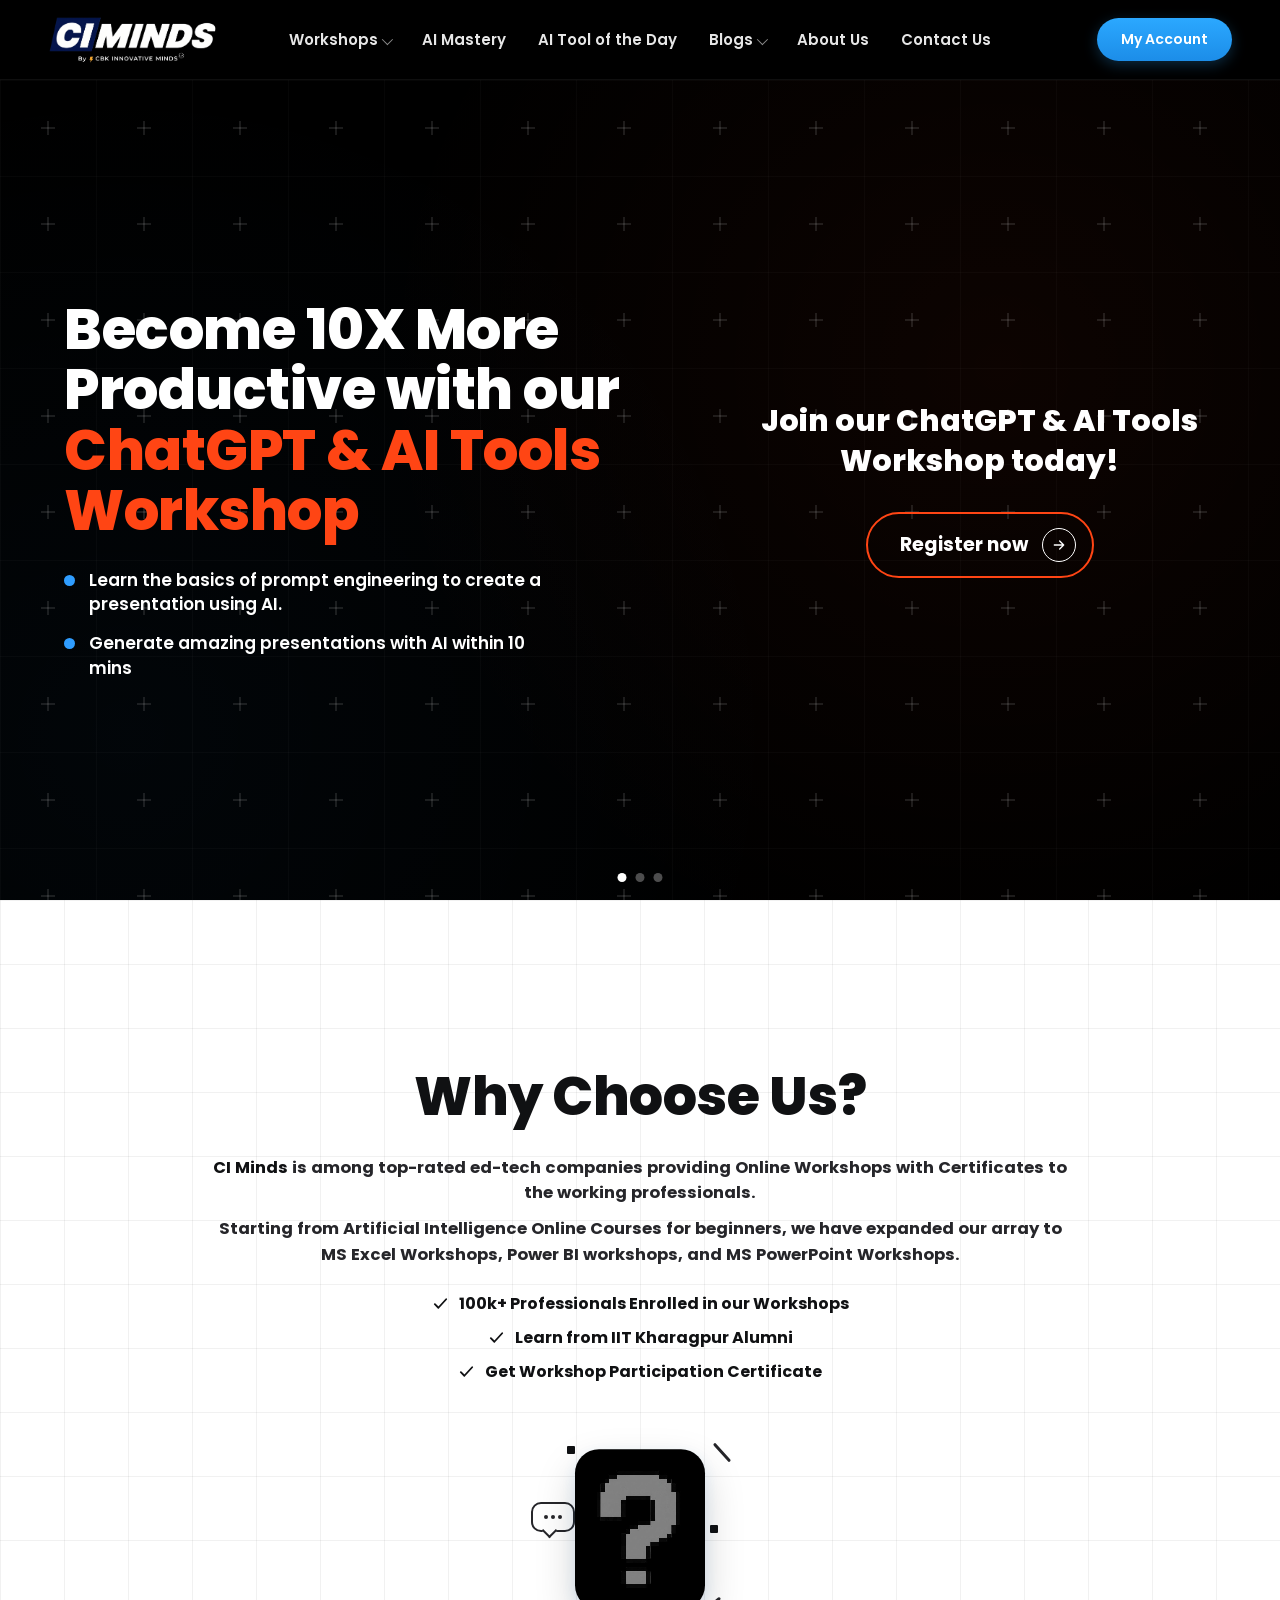
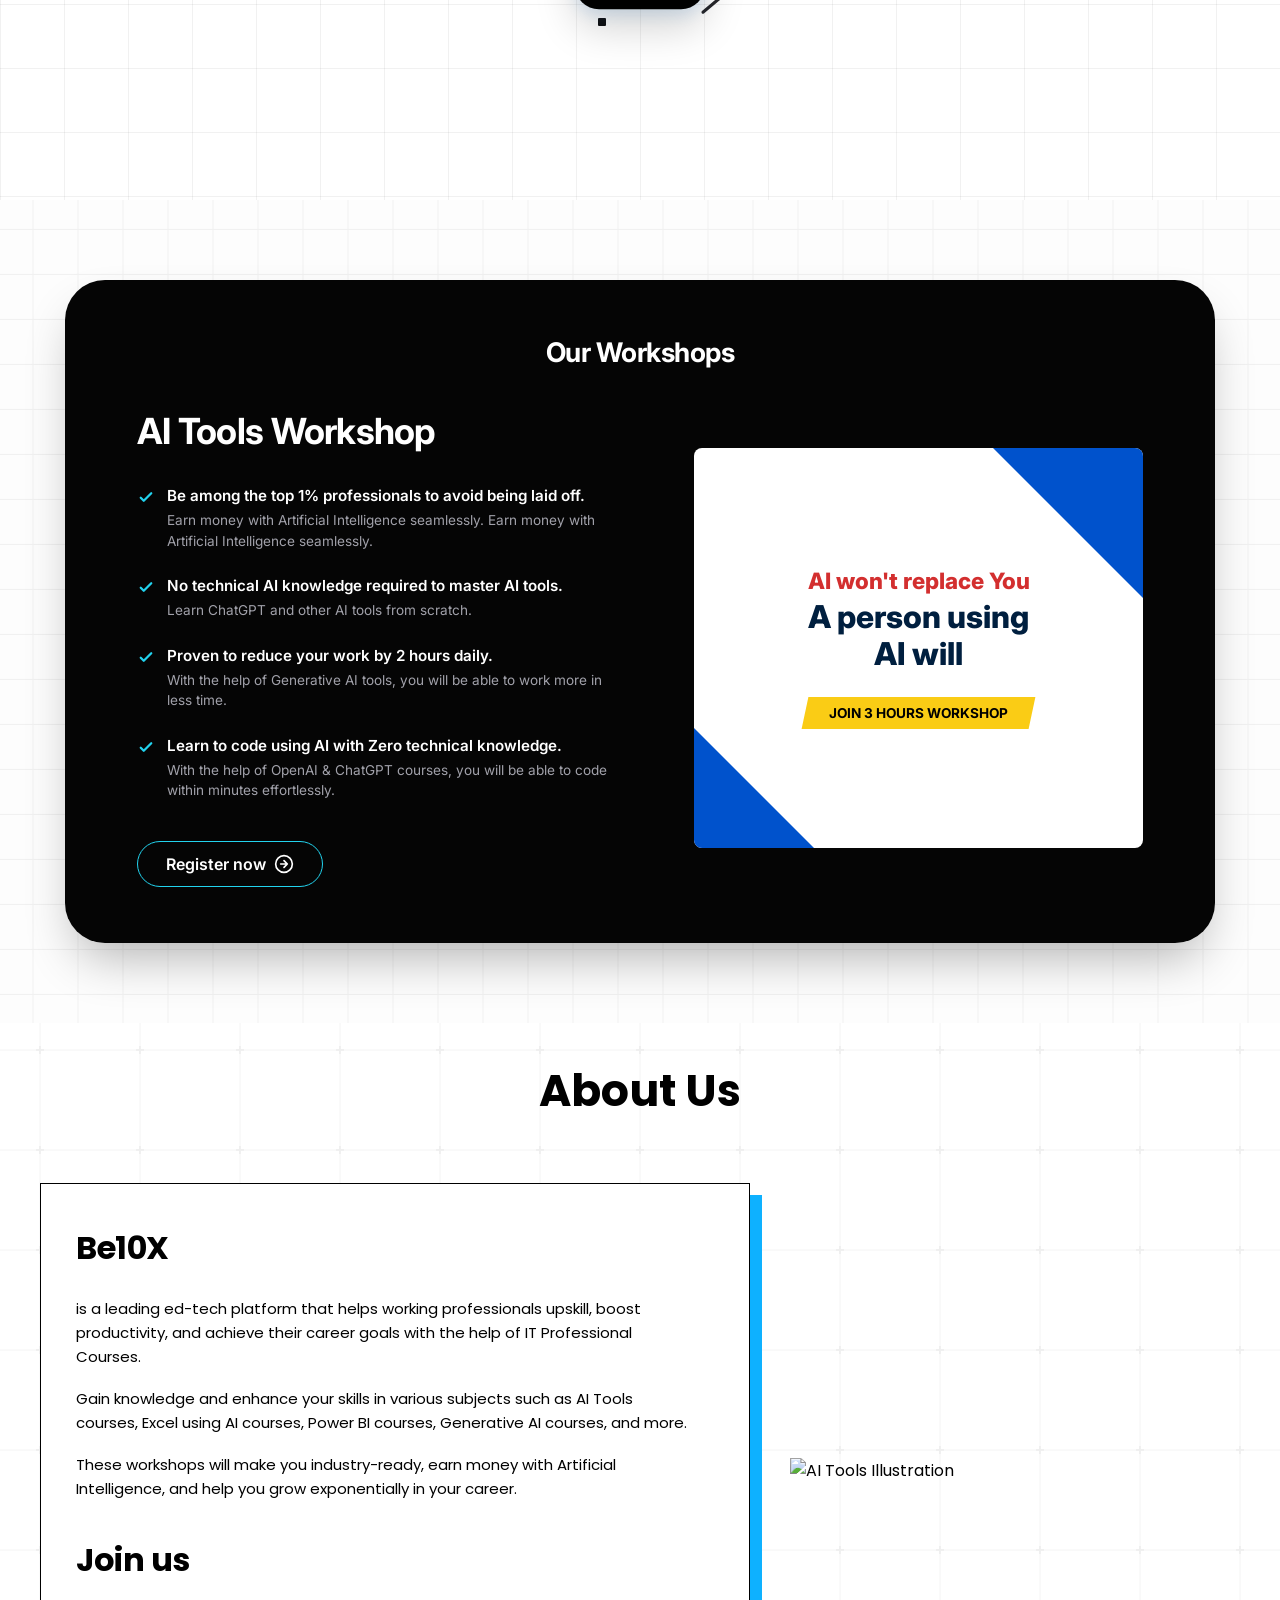
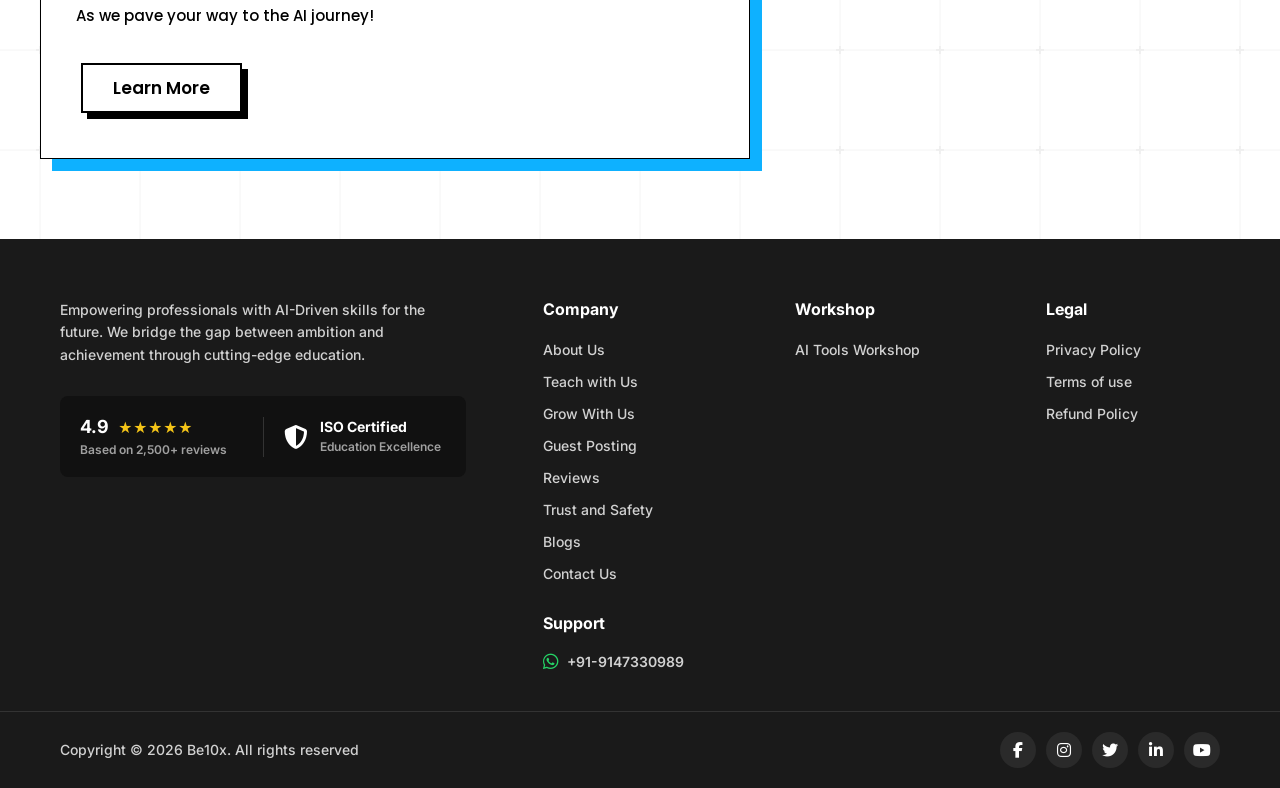
==== commit ddaf6113: "Add files via upload" ====
--- a/index.html
+++ b/index.html
@@ -1,2751 +1,692 @@
 <!DOCTYPE html>
-<html lang="en" class="scroll-smooth scroll-pt-32">
+<html lang="en">
 <head>
-    <meta charset="UTF-8">
-    <meta name="viewport" content="width=device-width, initial-scale=1.0">
-    <title>AI Power User - Course</title>
-    <script src="https://cdn.tailwindcss.com"></script>
-    <link href="https://fonts.googleapis.com/css2?family=Inter:wght@400;500;600;700&display=swap" rel="stylesheet">
-    <script>
-        tailwind.config = {
-            theme: {
-                extend: {
-                    colors: {
-                        'fl-pink': '#15171A',
-                        'fl-pink-hover': '#000000',
-                        'fl-yellow': '#F5C518',
-                        'fl-yellow-hover': '#E0B000',
-                        'fl-dark': '#15171A',
-                        'fl-gray-light': '#F4F4F2',
-                        'fl-gray-border': '#E8E7E2',
-                        'fl-text': '#15171A',
-                        'fl-text-light': '#6B6E76',
-                    },
-                    fontFamily: {
-                        sans: ['Inter', 'system-ui', 'sans-serif'],
-                    },
-                    borderRadius: {
-                        'bento': '22px',
-                        'bento-lg': '28px',
-                    },
-                    boxShadow: {
-                        'card': '0 1px 2px rgba(21,23,26,0.04)',
-                        'sticky': '0 2px 10px rgba(0,0,0,0.06)',
-                        'bento': '0 1px 3px rgba(21,23,26,0.05)',
-                        'bento-hover': '0 12px 28px rgba(21,23,26,0.08)',
-                    }
-                }
-            }
-        }
-    </script>
-    <style>
-        :root {
-            --canvas: #FAFAF8;
-            --surface: #FFFFFF;
-            --hairline: #E8E7E2;
-            --ink: #15171A;
-            --ink-soft: #6B6E76;
-            --accent: #F5C518;
-        }
-        body { font-family: 'Inter', sans-serif; color: #15171A; background: #FAFAF8; }
-
-        /* ── Bento grid cell — the signature spatial surface used everywhere ── */
-        .bento-cell {
-            background: var(--surface);
-            border: 1px solid var(--hairline);
-            border-radius: 22px;
-            box-shadow: 0 1px 3px rgba(21,23,26,0.05);
-            transition: box-shadow 0.25s ease, transform 0.25s ease, border-color 0.25s ease;
-        }
-        .bento-cell.bento-hoverable:hover {
-            box-shadow: 0 16px 32px rgba(21,23,26,0.08);
-            transform: translateY(-2px);
-            border-color: #DDD9D0;
-        }
-        .bento-grid {
-            display: grid;
-            gap: 16px;
-        }
-        @media (min-width: 1024px) {
-            .bento-grid { gap: 20px; }
-        }
-        details > summary { list-style: none; cursor: pointer; }
-        details > summary::-webkit-details-marker { display: none; }
-        details[open] summary ~ * { animation: sweep .3s ease-in-out; }
-        @keyframes sweep {
-            0%    {opacity: 0; margin-top: -10px}
-            100%  {opacity: 1; margin-top: 0px}
-        }
-        .hero-clip {
-            clip-path: polygon(0 0, 100% 0, 100% 100%, 0 calc(100% - 4vw));
-        }
-        /* Modal Animation Infrastructure */
-        .modal-overlay {
-            transition: opacity 0.25s ease-out, visibility 0.25s ease-out;
-        }
-        .modal-content-container {
-            transition: transform 0.25s cubic-bezier(0.16, 1, 0.3, 1), opacity 0.25s ease-out;
-        }
-        .modal-hidden {
-            opacity: 0;
-            visibility: hidden;
-            pointer-events: none;
-        }
-        .modal-hidden .modal-content-container {
-            transform: scale(0.95) translateY(15px);
-        }
-
-        /* Scoped CSS for Authentication Modal */
-        .auth-overlay {
-            --brand:#ffffff;
-            --brand-hover:#e4e4e7;
-            --brand-border:rgba(255,255,255,0.3);
-            --bg:#09090b; 
-            --s2:#121214;
-            --s3:#18181b;
-            --s4:#27272a;
-            --t1:#fafafa;
-            --t2:#a1a1aa;
-            --t3:#71717a;
-            --b1:rgba(255,255,255,0.08);
-            --b2:rgba(255,255,255,0.12);
-            --fh:'Inter',sans-serif;
-            --fb:'Inter',sans-serif;
-            --r:12px;
-            --rs:8px;
-            --rl:18px;
-            --rxl:24px;
-            
-            position: fixed;
-            inset: 0;
-            z-index: 100000;
-            background: var(--bg);
-            color: var(--t1);
-            font-family: var(--fb);
-            display: none;
-            -webkit-font-smoothing: antialiased;
-        }
-        .auth-overlay.active { display: block; }
-        .auth-overlay *,.auth-overlay *::before,.auth-overlay *::after { box-sizing:border-box; }
-        .auth-overlay ::selection { background:rgba(255,255,255,0.15); }
-
-        .auth-overlay .shell {
-            display:flex;
-            height:100vh;
-            width:100vw;
-            padding:8px;
-            gap:8px;
-            background:var(--bg);
-            overflow:hidden;
-            position:relative;
-        }
-
-        .auth-overlay .hero {
-            position:relative;
-            width:52%;
-            flex-shrink:0;
-            height:100%;
-            border-radius:var(--rxl);
-            overflow:hidden;
-            display:flex;
-            flex-direction:column;
-            justify-content:flex-end;
-            padding:32px 44px 44px;
-        }
-
-        .auth-overlay .hero video {
-            position:absolute;
-            inset:0;
-            width:100%;
-            height:100%;
-            object-fit:cover;
-            z-index:0;
-        }
-
-        .auth-overlay .hero-scrim {
-            position:absolute;
-            inset:0;
-            z-index:1;
-            background:linear-gradient(to top,rgba(9,9,11,0.95) 0%,rgba(9,9,11,0.4) 50%,rgba(9,9,11,0.05) 100%);
-        }
-
-        .auth-overlay .hero-logo {
-            position:absolute;
-            top:32px;
-            left:44px;
-            z-index:10;
-            font-family:var(--fh);
-            font-size:clamp(55px, 7vw, 90px);
-            font-weight:800;
-            letter-spacing:-.05em;
-            color:var(--t1);
-            opacity:0;
-            animation:authUp .5s .1s cubic-bezier(.22,.68,0,1.2) forwards;
-        }
-
-        .auth-overlay .hero-body {
-            position:relative;
-            z-index:2;
-            max-width:340px;
-            align-self: flex-end;
-            text-align: right;
-        }
-
-        .auth-overlay .h1 {
-            font-family:var(--fh);
-            font-size:clamp(28px,2.8vw,42px);
-            font-weight:800;
-            line-height:1.08;
-            letter-spacing:-.03em;
-            color:#fff;
-            margin-bottom:8px;
-            opacity:0;
-            transform:translateY(12px);
-            animation:authUp .55s .22s cubic-bezier(.22,.68,0,1.2) forwards;
-        }
-        .auth-overlay .h1 em {font-style:normal;color:var(--t2)}
-
-        .auth-overlay .form-col {
-            flex:1;
-            display:flex;
-            align-items:center;
-            justify-content:center;
-            padding:20px 32px;
-            overflow:hidden;
-            height:100%;
-        }
-
-        .auth-overlay .form-box {
-            width:100%;
-            max-width:400px;
-            opacity:0;
-            transform:translateY(16px);
-            animation:authUp .6s .45s cubic-bezier(.22,.68,0,1.2) forwards;
-        }
-
-        .auth-overlay .form-title {
-            font-family:var(--fh);
-            font-size:clamp(20px,2vw,28px);
-            font-weight:800;
-            letter-spacing:-.03em;
-            line-height:1.15;
-            color:var(--t1);
-            margin-bottom:4px;
-        }
-
-        .auth-overlay .form-sub {
-            font-size:13px;
-            font-weight:400;
-            color:var(--t3);
-            margin-bottom:14px;
-            line-height:1.5;
-        }
-
-        .auth-overlay .socials {
-            display:grid;
-            grid-template-columns:1fr;
-            gap:8px;
-            margin-bottom:16px;
-        }
-
-        .auth-overlay .soc-btn {
-            display:flex;
-            align-items:center;
-            justify-content:center;
-            gap:10px;
-            height:40px;
-            background:var(--s3);
-            border:1px solid var(--b2);
-            border-radius:var(--r);
-            font-family:var(--fb);
-            font-size:13px;
-            font-weight:500;
-            color:var(--t1);
-            cursor:pointer;
-            transition:all .15s ease;
-            outline:none;
-        }
-        .auth-overlay .soc-btn:hover {
-            background:var(--s4);
-            border-color:var(--brand-border);
-        }
-        .auth-overlay .soc-btn:focus-visible {
-            border-color:var(--brand-border);
-            box-shadow:0 0 0 2px rgba(255,255,255,0.1);
-        }
-        .auth-overlay .soc-btn:active {transform:scale(.98)}
-        .auth-overlay .soc-btn svg {width:16px;height:16px;flex-shrink:0}
-
-        .auth-overlay .div-row {
-            display:flex;
-            align-items:center;
-            gap:12px;
-            margin-bottom:16px;
-        }
-        .auth-overlay .div-line {flex:1;height:1px;background:var(--b1)}
-        .auth-overlay .div-txt {
-            font-family:var(--fh);
-            font-size:10px;
-            font-weight:600;
-            letter-spacing:.1em;
-            text-transform:uppercase;
-            color:var(--t3);
-            white-space:nowrap;
-        }
-
-        .auth-overlay .f-grid {
-            display:grid;
-            grid-template-columns:1fr 1fr;
-            gap:10px;
-            margin-bottom:10px;
-        }
-
-        .auth-overlay .f-grp {
-            display:flex;
-            flex-direction:column;
-            gap:5px;
-            margin-bottom:10px;
-        }
-        .auth-overlay .f-grp:last-child {margin-bottom:0}
-
-        .auth-overlay label {
-            font-family:var(--fh);
-            font-size:11px;
-            font-weight:600;
-            color:var(--t2);
-            letter-spacing:.02em;
-        }
-
-        .auth-overlay .iw {position:relative}
-
-        .auth-overlay input[type=text],
-        .auth-overlay input[type=email],
-        .auth-overlay input[type=password],
-        .auth-overlay select {
-            width:100%;
-            height:40px;
-            background:var(--s3);
-            border:1px solid var(--b1);
-            border-radius:var(--r);
-            padding:0 14px;
-            font-family:var(--fb);
-            font-size:13px;
-            font-weight:400;
-            color:var(--t1);
-            outline:none;
-            transition:border-color .15s ease,background .15s ease,box-shadow .15s ease;
-            -webkit-appearance:none;
-            appearance:none;
-            margin: 0;
-        }
-        .auth-overlay input[type=text]:hover,
-        .auth-overlay input[type=email]:hover,
-        .auth-overlay input[type=password]:hover,
-        .auth-overlay select:hover {
-            border-color:var(--b2);
-        }
-        .auth-overlay input[type=text]:focus,
-        .auth-overlay input[type=email]:focus,
-        .auth-overlay input[type=password]:focus,
-        .auth-overlay select:focus {
-            border-color:var(--brand-border);
-            background:var(--s4);
-            box-shadow:0 0 0 2px rgba(255,255,255,0.05);
-        }
-        .auth-overlay input::placeholder {color:var(--t3); opacity: 0.85;}
-        .auth-overlay select option {background:var(--s3); color:var(--t1);}
-        .auth-overlay select:invalid {color:var(--t3);}
-
-        .auth-overlay .pwd-i {padding-right:42px}
-
-        .auth-overlay .eye {
-            position:absolute;
-            right:10px;top:50%;
-            transform:translateY(-50%);
-            background:none;border:none;
-            cursor:pointer;
-            color:var(--t3);
-            padding:4px;
-            display:flex;align-items:center;
-            transition:color .15s ease;
-            border-radius:var(--rs);
-        }
-        .auth-overlay .eye:hover {color:var(--t1); background:var(--b1);}
-        .auth-overlay .eye:focus-visible {
-            outline:none;
-            box-shadow:0 0 0 2px rgba(255,255,255,0.1);
-        }
-        .auth-overlay .eye svg {width:15px;height:15px}
-
-        .auth-overlay .hint {
-            font-size:11px;
-            color:var(--t3);
-            margin-top:2px;
-        }
-
-        .auth-overlay .fields-wrap {margin-bottom:16px}
-
-        .auth-overlay .sub-btn {
-            width:100%;
-            height:44px;
-            background:var(--brand);
-            border:none;
-            border-radius:var(--r);
-            font-family:var(--fh);
-            font-size:14px;
-            font-weight:600;
-            color:#000;
-            cursor:pointer;
-            letter-spacing:.02em;
-            transition:all .15s ease;
-            margin-bottom:12px;
-        }
-        .auth-overlay .sub-btn:hover {
-            background:var(--brand-hover);
-            transform:translateY(-1px);
-        }
-        .auth-overlay .sub-btn:active {
-            transform:scale(.985);
-        }
-        .auth-overlay .sub-btn:focus-visible {
-            outline:none;
-            box-shadow:0 0 0 3px var(--bg), 0 0 0 5px var(--brand);
-        }
-
-        .auth-overlay .foot {
-            text-align:center;
-            font-size:12.5px;
-            color:var(--t3);
-        }
-        .auth-overlay .foot a {
-            color:var(--t1);
-            text-decoration:none;
-            font-weight:500;
-            transition:color .15s ease;
-            cursor: pointer;
-        }
-        .auth-overlay .foot a:hover {color:var(--t2)}
-
-        @keyframes authUp{to{opacity:1;transform:translateY(0)}}
-
-        /* ── Info Modal ─────────────────────────────────────────────── */
-        #info-modal-overlay { transition: opacity 0.2s; }
-        #info-modal-overlay .bg-white {
-            animation: infoModalUp 0.3s cubic-bezier(.22,.68,0,1.05) forwards;
-        }
-        @keyframes infoModalUp {
-            from { opacity:0; transform:translateY(24px); }
-            to   { opacity:1; transform:translateY(0); }
-        }
-        @media (max-width:639px) {
-            #info-modal-overlay { align-items: flex-end; padding: 0; }
-            #info-modal-overlay .bg-white {
-                border-radius: 20px 20px 0 0;
-                animation: infoModalSlideUp 0.32s cubic-bezier(.22,.68,0,1.05) forwards;
-                max-height: 92vh;
-            }
-            @keyframes infoModalSlideUp {
-                from { opacity:0; transform:translateY(100%); }
-                to   { opacity:1; transform:translateY(0); }
-            }
-        }
-        /* Details arrow in footer accordion */
-        details > summary { cursor: pointer; }
-        details > summary::-webkit-details-marker { display: none; }
-
-        /* ── Resume Course button — lock styles, defeat Tailwind preflight ── */
-        .resume-course-btn,
-        .resume-course-btn *,
-        .resume-course-btn span,
-        .resume-course-btn svg {
-            color: #15171A !important;
-            background-color: #F5C518 !important;
-            stroke: #15171A !important;
-        }
-        .resume-course-btn { border: none !important; cursor: pointer !important; }
-
-        /* ── View Certificate button (finished state) — yellow, black text ── */
-        .view-cert-btn,
-        .view-cert-btn *,
-        .view-cert-btn span,
-        .view-cert-btn svg {
-            color: #15171A !important;
-            background-color: #F5C518 !important;
-            stroke: #15171A !important;
-        }
-        .view-cert-btn { border: none !important; cursor: pointer !important; }
-
-        /* ── "View Course" link in hero — yellow by default, white on hover ── */
-        .view-course-btn,
-        .view-course-btn svg {
-            color: #F5C518 !important;
-            stroke: #F5C518 !important;
-        }
-        .view-course-btn:hover,
-        .view-course-btn:hover svg {
-            color: #ffffff !important;
-            stroke: #ffffff !important;
-        }
-
-        /* ═══════════════════════════════════════════════════════
-           MOBILE RESPONSIVE SCALE — max 767px
-           Targets only mobile. Laptop/desktop untouched.
-           Same content, tighter proportions.
-        ═══════════════════════════════════════════════════════ */
-        @media (max-width: 767px) {
-
-            /* ── Hero section ─────────────────────────────────── */
-            section.hero-clip {
-                padding-top: 28px !important;
-                padding-bottom: 40px !important;
-            }
-            section.hero-clip h1 {
-                font-size: 1.75rem !important;   /* 28px — was 36px (text-4xl) */
-                line-height: 1.25 !important;
-                margin-bottom: 14px !important;
-            }
-            section.hero-clip p.text-lg {
-                font-size: 0.9375rem !important; /* 15px */
-                margin-bottom: 20px !important;
-            }
-            section.hero-clip .flex.flex-wrap.items-center.gap-4 {
-                gap: 10px !important;
-                margin-bottom: 20px !important;
-            }
-            section.hero-clip .grid.grid-cols-2 {
-                gap: 12px !important;
-                padding-top: 16px !important;
-                margin-top: 16px !important;
-            }
-            section.hero-clip .grid.grid-cols-2 .font-bold {
-                font-size: 0.875rem !important;
-            }
-            section.hero-clip .text-xs.uppercase {
-                font-size: 0.6875rem !important;
-            }
-
-            /* ── Main content layout ──────────────────────────── */
-            main.max-w-7xl {
-                padding-top: 24px !important;
-                padding-bottom: 32px !important;
-                gap: 24px !important;
-            }
-            main .space-y-12 > * + *,
-            main .space-y-16 > * + * {
-                margin-top: 28px !important;
-            }
-            main section.pt-8 {
-                padding-top: 20px !important;
-            }
-
-            /* ── Section headings ─────────────────────────────── */
-            main h2.text-2xl, main h2.text-3xl {
-                font-size: 1.125rem !important;  /* 18px */
-                margin-bottom: 12px !important;
-            }
-            main h2.text-xl {
-                font-size: 1rem !important;
-                margin-bottom: 10px !important;
-            }
-
-            /* ── Body text ────────────────────────────────────── */
-            main p.text-lg, main span.text-lg,
-            main li span.text-lg {
-                font-size: 0.9375rem !important;
-            }
-            main p.text-base {
-                font-size: 0.875rem !important;
-            }
-
-            /* ── Learning methods grid ────────────────────────── */
-            main .bg-fl-gray-light.p-5,
-            main .bg-fl-gray-light.p-8 {
-                padding: 16px !important;
-                gap: 16px !important;
-            }
-            main .bg-fl-gray-light h3 {
-                font-size: 0.9375rem !important;
-                margin-bottom: 4px !important;
-            }
-
-            /* ── Curriculum accordion ─────────────────────────── */
-            main details summary {
-                padding: 14px 16px !important;
-                font-size: 0.9375rem !important;
-            }
-            main details .p-4, main details .p-6 {
-                padding: 14px 16px !important;
-            }
-
-            /* ── Reviews ──────────────────────────────────────── */
-            main .border.rounded-xl.p-6 {
-                padding: 16px !important;
-            }
-
-            /* ── Sidebar course card (shows below content on mobile) */
-            main .lg\:col-span-4 {
-                margin-top: 0 !important;
-            }
-            main .lg\:col-span-4 .p-6,
-            main .lg\:col-span-4 .p-8 {
-                padding: 16px !important;
-            }
-            main .lg\:col-span-4 h3 {
-                font-size: 1rem !important;
-                margin-bottom: 6px !important;
-            }
-            main .lg\:col-span-4 h4 {
-                font-size: 0.875rem !important;
-            }
-            main .lg\:col-span-4 .space-y-3 > * + *,
-            main .lg\:col-span-4 .space-y-4 > * + * {
-                margin-top: 10px !important;
-            }
-
-            /* ── Footer accordion ─────────────────────────────── */
-            footer details summary {
-                padding-top: 14px !important;
-                padding-bottom: 14px !important;
-                font-size: 0.875rem !important;
-            }
-            footer ul li button {
-                font-size: 0.875rem !important;
-                padding: 3px 0 !important;
-            }
-            footer .py-4 {
-                padding-top: 12px !important;
-                padding-bottom: 12px !important;
-            }
-
-            /* ── Info modal ───────────────────────────────────── */
-            #info-modal-overlay .bg-white .px-5 {
-                padding-left: 16px !important;
-                padding-right: 16px !important;
-            }
-            #info-modal-overlay .space-y-4 > * + * {
-                margin-top: 10px !important;
-            }
-
-            /* ── Auth modal mobile ────────────────────────────── */
-            .auth-overlay .form-title {
-                font-size: 1.5rem !important;
-            }
-        }
-
-        /* ── Mobile auth redesign (max 767px) ──────────────────────────────────
-           On small screens: full-screen dark bottom-sheet style, no hero panel,
-           matching the attached MOBILE_UI_LOGINUP design (black bg, lime accents,
-           rounded inputs, smooth fade-in). Desktop stays exactly the same.
-        ──────────────────────────────────────────────────────────────────────── */
-        @media (max-width: 767px) {
-
-            /* Hide the hero video panel entirely */
-            .auth-overlay .hero { display: none !important; }
-
-            /* Overlay: full screen, Y scrollable only */
-            .auth-overlay {
-                overflow-x: hidden;
-                overflow-y: auto;
-                -webkit-overflow-scrolling: touch;
-            }
-
-            /* Shell: column, full height, scrollable */
-            .auth-overlay .shell {
-                flex-direction: column;
-                padding: 0;
-                overflow-x: hidden;
-                overflow-y: auto;
-                height: 100%;
-                min-height: 100%;
-                width: 100%;
-            }
-
-            /* Form column: fills screen, no fixed min-height that causes overflow */
-            .auth-overlay .form-col {
-                flex: 1 0 auto;
-                width: 100%;
-                max-width: 100%;
-                height: auto;
-                padding: 0;
-                align-items: stretch;
-                justify-content: flex-start;
-                overflow: visible;
-            }
-
-            /* Form box — safe padding including notch/home bar area */
-            .auth-overlay .form-box {
-                width: 100%;
-                max-width: 100%;
-                padding: 52px 20px max(48px, env(safe-area-inset-bottom, 48px));
-                animation: mobileAuthIn 0.35s cubic-bezier(.22,.68,0,1.1) forwards;
-                overflow: visible;
-                box-sizing: border-box;
-            }
-
-            @keyframes mobileAuthIn {
-                from { opacity: 0; transform: translateY(18px); }
-                to   { opacity: 1; transform: translateY(0); }
-            }
-
-            /* Brand header above title */
-            .auth-overlay .form-box::before {
-                content: 'CI MINDS';
-                display: block;
-                font-size: 11px;
-                font-weight: 700;
-                letter-spacing: 0.2em;
-                color: var(--t3);
-                text-transform: uppercase;
-                margin-bottom: 10px;
-            }
-
-            /* Bigger title on mobile */
-            .auth-overlay .form-title {
-                font-size: 28px;
-                margin-bottom: 6px;
-            }
-
-            .auth-overlay .form-sub {
-                font-size: 13px;
-                color: var(--t3);
-                margin-bottom: 28px;
-                line-height: 1.6;
-            }
-
-            /* Google button — taller, more prominent */
-            .auth-overlay .soc-btn {
-                height: 48px;
-                border-radius: 14px;
-                font-size: 14px;
-                font-weight: 500;
-                border: 1px solid rgba(255,255,255,0.12);
-                background: #111113;
-            }
-            .auth-overlay .soc-btn:active { transform: scale(.97); }
-
-            /* Divider */
-            .auth-overlay .div-row { margin: 20px 0; }
-            .auth-overlay .div-txt { font-size: 10px; letter-spacing: .12em; }
-
-            /* Input fields — taller, rounder */
-            .auth-overlay input[type=text],
-            .auth-overlay input[type=email],
-            .auth-overlay input[type=password],
-            .auth-overlay select {
-                height: 48px;
-                border-radius: 14px;
-                font-size: 14px;
-                padding: 0 16px;
-                background: #111113;
-                border-color: rgba(255,255,255,0.1);
-            }
-            .auth-overlay input[type=text]:focus,
-            .auth-overlay input[type=email]:focus,
-            .auth-overlay input[type=password]:focus,
-            .auth-overlay select:focus {
-                border-color: #C6FF00;
-                box-shadow: 0 0 0 2px rgba(198,255,0,0.12);
-                background: #111113;
-            }
-
-            /* Name fields stack vertically on mobile */
-            .auth-overlay .f-grid {
-                grid-template-columns: 1fr;
-                gap: 0;
-            }
-            .auth-overlay .f-grid .f-grp { margin-bottom: 12px !important; }
-
-            /* Labels */
-            .auth-overlay label {
-                font-size: 11px;
-                color: rgba(255,255,255,0.45);
-                letter-spacing: .05em;
-            }
-
-            /* Hint text */
-            .auth-overlay .hint { font-size: 11px; }
-
-            /* Submit button — taller, full radius */
-            .auth-overlay .sub-btn {
-                height: 48px;
-                border-radius: 14px;
-                font-size: 15px;
-                font-weight: 700;
-                letter-spacing: .01em;
-                margin-top: 4px;
-                margin-bottom: 16px;
-                /* Lime accent on mobile matching new design */
-                background: #C6FF00;
-                color: #000;
-            }
-            .auth-overlay .sub-btn:hover { background: #d4ff33; transform: none; }
-            .auth-overlay .sub-btn:active { transform: scale(.98); }
-
-            /* Footer toggle text */
-            .auth-overlay .foot { font-size: 13px; padding-top: 8px; }
-            .auth-overlay .foot a { color: #C6FF00; font-weight: 600; }
-            .auth-overlay .foot a:hover { color: #d4ff33; }
-
-            /* Back/close button — top-left on mobile */
-            .auth-overlay .auth-close-btn {
-                top: 16px;
-                right: 16px;
-                width: 32px;
-                height: 32px;
-                background: rgba(255,255,255,0.06);
-                border-color: rgba(255,255,255,0.1);
-            }
-
-            /* Password eye icon adjusts for taller input */
-            .auth-overlay .eye { right: 14px; }
-
-            /* Fields spacing */
-            .auth-overlay .f-grp { margin-bottom: 14px; }
-            .auth-overlay .fields-wrap { margin-bottom: 20px; }
-        }
-
-        .auth-overlay .auth-close-btn {
-            position: absolute;
-            top: 24px;
-            right: 24px;
-            background: rgba(255,255,255,0.08);
-            border: 1px solid rgba(255,255,255,0.12);
-            color: #a1a1aa;
-            width: 36px;
-            height: 36px;
-            border-radius: 50%;
-            display: flex;
-            align-items: center;
-            justify-content: center;
-            cursor: pointer;
-            z-index: 100;
-            transition: all 0.2s ease;
-        }
-        .auth-overlay .auth-close-btn:hover {
-            background: rgba(255,255,255,0.15);
-            color: #ffffff;
-            transform: scale(1.05);
-        }
-    </style>
+<meta charset="UTF-8">
+<meta name="viewport" content="width=device-width, initial-scale=1.0">
+<title>CI Minds — Become the Best Version of Yourself</title>
+<link rel="preconnect" href="https://fonts.googleapis.com">
+<link rel="preconnect" href="https://fonts.gstatic.com" crossorigin>
+<link href="https://fonts.googleapis.com/css2?family=Poppins:ital,wght@0,400;0,500;0,600;0,700;0,800;0,900;1,700;1,800&display=swap" rel="stylesheet">
+<link rel="stylesheet" href="https://cdnjs.cloudflare.com/ajax/libs/font-awesome/6.4.0/css/all.min.css">
+<link href="https://fonts.googleapis.com/css2?family=Inter:wght@400;500;600;700;800&display=swap" rel="stylesheet">
+<style>
+/* ========== RESET & GLOBALS ========== */
+:root{
+  --bg:#000000;
+  --orange:#FF4514;
+  --orange-hover:#E63D10;
+  --blue:#2F9DFF;
+  --blue-btn-top:#2BA8FF;
+  --blue-btn-bot:#1C8DE8;
+  --white:#FFFFFF;
+  --ink:#101113;
+  --ink-soft:#26262A;
+  --muted:#75787E;
+  --card-bg:rgba(255,255,255,0.025);
+  --card-border:rgba(255,255,255,0.08);
+  --section-white:#FFFFFF;
+  --grid-line:rgba(0,0,0,0.055);
+  --header-h:80px;
+}
+*{margin:0;padding:0;box-sizing:border-box;}
+html{scroll-behavior:smooth;scroll-padding-top:var(--header-h);}
+body{font-family:'Poppins',sans-serif;color:var(--ink);background-color:#ffffff;background-image:url("data:image/svg+xml,%3Csvg width='100' height='100' xmlns='http://www.w3.org/2000/svg'%3E%3Cpath d='M50 46 v8 M46 50 h8' stroke='%23d5d5d5' stroke-width='1' fill='none'/%3E%3Cline x1='0' y1='50' x2='100' y2='50' stroke='%23f4f4f4' stroke-width='1'/%3E%3Cline x1='50' y1='0' x2='50' y2='100' stroke='%23f4f4f4' stroke-width='1'/%3E%3C/svg%3E");background-size:100px 100px;background-position:center top;}
+a{color:inherit;text-decoration:none;}
+button,input,select,textarea{font-family:'Poppins',sans-serif;}
+:focus-visible{outline:2px solid var(--orange);outline-offset:3px;}
+img{max-width:100%;display:block;}
+
+/* ========== HEADER ========== */
+header{
+  position:sticky;top:0;height:var(--header-h);
+  background:var(--bg);
+  padding:0 48px;
+  display:grid;grid-template-columns:1fr auto 1fr;
+  align-items:center;column-gap:20px;z-index:100;
+  border-bottom:1px solid rgba(255,255,255,0.06);
+  transition:transform .3s ease;
+}
+header.header-hidden{
+  transform:translateY(-100%);
+}
+.logo-img{justify-self:start;height:48px;width:auto;display:block;}
+nav{justify-self:center;display:flex;align-items:center;gap:32px;}
+nav a{font-size:15px;font-weight:600;color:var(--white);opacity:0.9;white-space:nowrap;transition:all .15s;}
+nav a:hover{opacity:1;color:var(--orange);}
+nav a .caret{display:inline-block;width:8px;height:8px;margin-left:4px;border-right:1.5px solid;border-bottom:1.5px solid;transform:rotate(45deg) translateY(-2px);opacity:.6;}
+.header-btn{justify-self:end;background:linear-gradient(180deg,var(--blue-btn-top),var(--blue-btn-bot));color:var(--white);font-weight:600;font-size:14px;padding:11px 24px;border-radius:30px;border:none;cursor:pointer;white-space:nowrap;box-shadow:0 4px 14px rgba(43,168,255,0.25);}
+
+/* ========== SECTION: HERO ========== */
+.hero{
+  position:relative;
+  min-height:calc(100vh - var(--header-h));
+  display:flex;align-items:center;
+  padding:40px 64px;
+  background:
+    radial-gradient(circle at 78% 35%, rgba(255,69,20,0.05), transparent 55%),
+    radial-gradient(circle at 10% 80%, rgba(47,157,255,0.035), transparent 50%),
+    var(--bg);
+  overflow:hidden;
+}
+.hero::before{
+  content:"";position:absolute;inset:0;
+  background-image:url("data:image/svg+xml;utf8,<svg xmlns='http://www.w3.org/2000/svg' width='96' height='96'><line x1='0' y1='0' x2='96' y2='0' stroke='rgba(255,255,255,0.045)' stroke-width='1'/><line x1='0' y1='0' x2='0' y2='96' stroke='rgba(255,255,255,0.045)' stroke-width='1'/><line x1='41' y1='48' x2='55' y2='48' stroke='rgba(255,255,255,0.14)' stroke-width='1.5'/><line x1='48' y1='41' x2='48' y2='55' stroke='rgba(255,255,255,0.14)' stroke-width='1.5'/></svg>");
+  background-size:96px 96px;pointer-events:none;
+}
+.hero-grid{position:relative;z-index:2;max-width:1300px;width:100%;margin:0 auto;display:grid;grid-template-columns:1.15fr 0.85fr;gap:40px;align-items:center;}
+.hero-left h1{font-size:clamp(34px,5vw,56px);line-height:1.08;font-weight:800;letter-spacing:-0.5px;color:var(--white);}
+.hero-left h1 .accent{color:var(--orange);}
+.hero-bullets{list-style:none;margin-top:26px;display:flex;flex-direction:column;gap:14px;max-width:480px;}
+.hero-bullets li{display:flex;align-items:flex-start;gap:14px;}
+.hero-bullets .dot{width:11px;height:11px;min-width:11px;border-radius:50%;background:var(--blue);margin-top:7px;}
+.hero-bullets .txt{font-size:17px;font-weight:600;line-height:1.45;color:var(--white);}
+.hero-right{text-align:center;display:flex;flex-direction:column;align-items:center;gap:30px;}
+.hero-right h2{font-size:clamp(22px,2.9vw,30px);font-weight:800;line-height:1.32;max-width:460px;color:var(--white);}
+.btn-register{display:inline-flex;align-items:center;gap:14px;background:transparent;border:2px solid var(--orange);color:var(--white);font-size:19px;font-weight:700;padding:14px 16px 14px 32px;border-radius:50px;cursor:pointer;transition:background .2s, transform .15s;}
+.btn-register:hover{background:rgba(255,69,20,0.12);transform:translateY(-1px);}
+.btn-register .arrow{width:34px;height:34px;border-radius:50%;border:1.5px solid var(--white);display:flex;align-items:center;justify-content:center;}
+.btn-register .arrow svg{width:16px;height:16px;}
+.carousel-dots{position:absolute;left:50%;bottom:18px;transform:translateX(-50%);display:flex;gap:9px;z-index:3;}
+.carousel-dots span{width:9px;height:9px;border-radius:50%;background:rgba(255,255,255,0.3);}
+.carousel-dots span.on{background:var(--white);}
+
+/* ========== SECTION: WHY CHOOSE US ========== */
+.why{
+  position:relative;min-height:100vh;display:flex;align-items:center;
+  background-color:var(--section-white);
+  background-image:
+    repeating-linear-gradient(to right,var(--grid-line) 0,var(--grid-line) 1px,transparent 1px,transparent 64px),
+    repeating-linear-gradient(to bottom,var(--grid-line) 0,var(--grid-line) 1px,transparent 1px,transparent 64px);
+  background-size:64px 64px;
+  padding:56px 24px;
+}
+.why-inner{max-width:860px;margin:0 auto;text-align:center;}
+.why-inner h2{font-size:clamp(34px,5vw,54px);font-weight:800;letter-spacing:-0.5px;color:var(--ink);}
+.why-lead{margin-top:18px;font-size:16.5px;font-weight:700;line-height:1.55;color:var(--ink-soft);}
+.why-lead+.why-lead{margin-top:10px;}
+.why-lead strong{color:var(--ink);}
+.why-checks{list-style:none;margin-top:24px;display:flex;flex-direction:column;align-items:center;gap:9px;}
+.why-checks li{display:flex;align-items:center;gap:10px;font-size:16px;font-weight:700;color:var(--ink);}
+.why-checks svg{width:17px;height:17px;flex-shrink:0;}
+.qmark-area{position:relative;width:260px;height:230px;margin:30px auto 0;}
+.qmark-card{position:absolute;left:50%;top:50%;transform:translate(-50%,-50%);background:#000;border-radius:24px;padding:18px 22px;box-shadow:0 18px 40px rgba(0,0,0,0.18),0 6px 14px rgba(47,157,255,0.12);}
+.qmark-card img{width:130px;height:auto;display:block;image-rendering:pixelated;}
+.deco{position:absolute;pointer-events:none;}
+.deco.sq{width:8px;height:8px;background:var(--ink);border-radius:1px;}
+.deco.ln{width:24px;height:3px;background:var(--ink-soft);border-radius:2px;}
+.deco.bbl{width:44px;height:30px;border:2px solid var(--ink-soft);border-radius:10px;display:flex;align-items:center;justify-content:center;gap:3px;background:#fff;}
+.deco.bbl i{width:4px;height:4px;border-radius:50%;background:var(--ink-soft);display:block;font-style:normal;}
+.deco.bbl::after{content:"";position:absolute;bottom:-6px;left:11px;width:9px;height:9px;background:#fff;border-right:2px solid var(--ink-soft);border-bottom:2px solid var(--ink-soft);transform:rotate(45deg);}
+
+/* ========== SECTION: OUR WORKSHOPS ========== */
+.workshops{background:var(--bg);padding:80px 48px;color:var(--white);}
+.workshops .sec-title{text-align:center;font-size:clamp(28px,4vw,44px);font-weight:800;margin-bottom:56px;}
+.ws-card{max-width:1200px;margin:0 auto 64px;display:grid;grid-template-columns:1fr 1fr;gap:48px;align-items:center;}
+.ws-card.flip{direction:rtl;}
+.ws-card.flip>*{direction:ltr;}
+.ws-info h3{font-size:clamp(22px,2.6vw,30px);font-weight:800;line-height:1.2;margin-bottom:24px;}
+.ws-info h3 .hl{color:var(--orange);}
+.ws-points{list-style:none;display:flex;flex-direction:column;gap:16px;margin-bottom:28px;}
+.ws-points li{display:flex;align-items:flex-start;gap:12px;font-size:14.5px;line-height:1.5;font-weight:600;color:rgba(255,255,255,0.82);}
+.ws-points li strong{color:var(--white);font-weight:700;}
+.ws-points .ic{width:9px;height:9px;min-width:9px;border-radius:50%;background:var(--blue);margin-top:6px;}
+.btn-orange{display:inline-flex;align-items:center;gap:12px;background:var(--orange);color:#fff;font-size:16px;font-weight:700;padding:14px 30px;border-radius:50px;border:none;cursor:pointer;box-shadow:0 8px 24px rgba(255,69,20,0.25);transition:transform .15s,box-shadow .15s;}
+.btn-orange:hover{transform:translateY(-2px);box-shadow:0 12px 28px rgba(255,69,20,0.35);}
+.ws-visual{border-radius:16px;overflow:hidden;aspect-ratio:16/9;display:flex;align-items:center;justify-content:center;font-size:18px;font-weight:700;color:rgba(255,255,255,0.5);}
+.ws-visual.v1{background:linear-gradient(135deg,#1a0a2e,#16213e,#0f3460);}
+.ws-visual.v2{background:linear-gradient(135deg,#0d1b2a,#1b263b,#415a77);}
+.ws-visual.v3{background:linear-gradient(135deg,#1a1a2e,#16213e,#e94560);}
+
+/* ========== SECTION: WORKSHOP SHOWCASE ========== */
+.workshop-showcase{
+  --ws-card-bg:#050505;
+  --ws-text-primary:#ffffff;
+  --ws-text-secondary:#a1a1aa;
+  --ws-cyan:#22d3ee;
+  font-family:'Inter',sans-serif;
+  background-color:#fdfdfd;
+  background-image:
+    linear-gradient(to right, #f0f0f0 1px, transparent 1px),
+    linear-gradient(to bottom, #f0f0f0 1px, transparent 1px);
+  background-size:45px 45px;
+  background-position:center center;
+  display:flex;
+  align-items:center;
+  justify-content:center;
+  padding:80px 24px;
+}
+.main-card{
+  background-color:var(--ws-card-bg);
+  border-radius:40px;
+  width:100%;
+  max-width:1150px;
+  height:100%;
+  max-height:680px;
+  display:flex;
+  flex-direction:column;
+  padding:3.5rem 4.5rem;
+  box-shadow:0 25px 50px -12px rgba(0, 0, 0, 0.3);
+}
+.header-title{
+  color:var(--ws-text-primary);
+  font-size:clamp(1.5rem, 3vh, 2rem);
+  font-weight:700;
+  text-align:center;
+  margin-bottom:2.5rem;
+  letter-spacing:-0.02em;
+}
+.ws-content-wrapper{
+  display:flex;
+  gap:4rem;
+  height:100%;
+  min-height:0;
+}
+.left-col{
+  flex:1.1;
+  display:flex;
+  flex-direction:column;
+  justify-content:center;
+}
+.right-col{
+  flex:1;
+  display:flex;
+  align-items:center;
+  justify-content:center;
+}
+.workshop-title{
+  color:var(--ws-text-primary);
+  font-size:clamp(1.8rem, 4vh, 2.25rem);
+  font-weight:700;
+  margin-bottom:2rem;
+  letter-spacing:-0.02em;
+}
+.benefits-list{
+  display:flex;
+  flex-direction:column;
+  gap:1.5rem;
+  margin-bottom:2.5rem;
+}
+.benefit-item{
+  display:flex;
+  align-items:flex-start;
+  gap:12px;
+}
+.check-icon{
+  color:var(--ws-cyan);
+  flex-shrink:0;
+  width:18px;
+  height:18px;
+  margin-top:3px;
+}
+.text-block{
+  display:flex;
+  flex-direction:column;
+  gap:4px;
+}
+.text-block strong{
+  color:var(--ws-text-primary);
+  font-size:clamp(0.85rem, 1.8vh, 0.95rem);
+  font-weight:600;
+  line-height:1.4;
+}
+.text-block p{
+  color:var(--ws-text-secondary);
+  font-size:clamp(0.75rem, 1.6vh, 0.85rem);
+  line-height:1.5;
+}
+.register-btn{
+  display:inline-flex;
+  align-items:center;
+  gap:8px;
+  background-color:transparent;
+  color:var(--ws-text-primary);
+  border:1.5px solid var(--ws-cyan);
+  border-radius:9999px;
+  padding:0.75rem 1.75rem;
+  font-size:1rem;
+  font-weight:600;
+  cursor:pointer;
+  width:fit-content;
+  transition:all 0.2s ease;
+}
+.register-btn:hover{
+  background-color:rgba(34, 211, 238, 0.1);
+  box-shadow:0 0 20px rgba(34, 211, 238, 0.2);
+}
+.poster-mock{
+  background-color:#ffffff;
+  width:100%;
+  height:100%;
+  max-height:400px;
+  border-radius:8px;
+  position:relative;
+  overflow:hidden;
+  display:flex;
+  flex-direction:column;
+  align-items:center;
+  justify-content:center;
+  text-align:center;
+  padding:2rem;
+}
+.poster-mock::before{
+  content:'';
+  position:absolute;
+  top:0;
+  right:0;
+  width:0;
+  height:0;
+  border-top:150px solid #0052cc;
+  border-left:150px solid transparent;
+}
+.poster-mock::after{
+  content:'';
+  position:absolute;
+  bottom:0;
+  left:0;
+  width:0;
+  height:0;
+  border-bottom:120px solid #0052cc;
+  border-right:120px solid transparent;
+}
+.poster-red-text{
+  color:#d32f2f;
+  font-size:clamp(1.2rem, 2.5vh, 1.5rem);
+  font-weight:800;
+  margin-bottom:0.25rem;
+  z-index:1;
+}
+.poster-main-text{
+  color:#001f3f;
+  font-size:clamp(1.8rem, 3.5vh, 2.5rem);
+  font-weight:800;
+  line-height:1.2;
+  margin-bottom:1.5rem;
+  z-index:1;
+}
+.poster-btn{
+  background-color:#facc15;
+  color:#000;
+  font-weight:700;
+  font-size:0.85rem;
+  padding:0.5rem 1.5rem;
+  transform:skewX(-12deg);
+  z-index:1;
+  border:none;
+}
+.poster-btn span{
+  display:inline-block;
+  transform:skewX(12deg);
+}
+@media (max-width:900px){
+  .main-card{height:auto;max-height:none;padding:2.5rem 1.75rem;}
+  .ws-content-wrapper{flex-wrap:wrap;height:auto;}
+  .left-col,.right-col{flex:1 1 100%;}
+  .poster-mock{height:auto;max-height:320px;}
+}
+
+/* ========== SECTION: BLOG ========== */
+.blog{background:var(--section-white);padding:80px 48px;}
+.blog .sec-title{text-align:center;font-size:clamp(26px,3.6vw,40px);font-weight:800;color:var(--ink);margin-bottom:48px;}
+.blog-grid{max-width:1200px;margin:0 auto;display:grid;grid-template-columns:repeat(3,1fr);gap:28px;}
+.blog-card{border:1px solid rgba(0,0,0,0.08);border-radius:16px;overflow:hidden;transition:transform .2s,box-shadow .2s;background:#fff;}
+.blog-card:hover{transform:translateY(-4px);box-shadow:0 12px 32px rgba(0,0,0,0.08);}
+.blog-thumb{aspect-ratio:16/9;display:flex;align-items:center;justify-content:center;font-size:14px;font-weight:600;color:rgba(255,255,255,0.5);}
+.blog-thumb.t1{background:linear-gradient(135deg,#667eea,#764ba2);}
+.blog-thumb.t2{background:linear-gradient(135deg,#f093fb,#f5576c);}
+.blog-thumb.t3{background:linear-gradient(135deg,#4facfe,#00f2fe);}
+.blog-body{padding:20px 22px 24px;}
+.blog-meta{font-size:12px;font-weight:600;color:var(--muted);margin-bottom:8px;display:flex;gap:14px;}
+.blog-body h4{font-size:16px;font-weight:700;line-height:1.35;color:var(--ink);margin-bottom:10px;}
+.blog-body p{font-size:13.5px;line-height:1.55;color:var(--ink-soft);display:-webkit-box;-webkit-line-clamp:3;-webkit-box-orient:vertical;overflow:hidden;}
+.blog-body .read-more{display:inline-block;margin-top:12px;font-size:13px;font-weight:700;color:var(--orange);}
+
+/* ========== SECTION: ABOUT US ========== */
+#about{font-family:'Poppins',sans-serif;color:#000;padding-top:35px;padding-bottom:80px;}
+.page-heading{text-align:center;font-size:44px;font-weight:700;margin-bottom:60px;}
+.content-wrapper{width:1250px;margin:0 auto;display:flex;align-items:center;justify-content:center;gap:40px;}
+.text-card{width:710px;background-color:#fff;border:1px solid #000;padding:40px 35px 45px 35px;box-shadow:12px 12px 0px #0eb1ff;}
+.text-card h2{font-size:32px;font-weight:700;margin-bottom:25px;letter-spacing:-0.5px;}
+.text-card p{font-size:15px;line-height:1.6;margin-bottom:18px;color:#000;font-weight:400;}
+.text-card h3{font-size:32px;font-weight:700;margin-top:35px;margin-bottom:20px;letter-spacing:-0.5px;}
+.tagline{margin-bottom:35px !important;font-weight:500 !important;font-size:15px;}
+.learn-more-btn{background-color:#fff;color:#000;border:2px solid #000;padding:10px 30px;font-size:17px;font-weight:600;font-family:'Poppins',sans-serif;cursor:pointer;box-shadow:6px 6px 0px #000;margin-left:5px;}
+.image-container{width:450px;display:flex;justify-content:flex-start;}
+.image-container img{width:100%;height:auto;display:block;}
+
+/* ========== FOOTER ========== */
+.site-footer{margin:0;padding:60px 0 20px 0;font-family:'Inter',sans-serif;font-weight:500;background-color:#1a1a1a;color:#ffffff;}
+.footer-container{max-width:1200px;margin:0 auto;padding:0 20px;}
+.footer-top{display:flex;justify-content:space-between;flex-wrap:wrap;margin-bottom:40px;gap:30px;}
+.footer-col-brand{flex:0 0 35%;max-width:35%;}
+.footer-col-links{flex:0 0 15%;max-width:15%;}
+.footer-description{color:#d1d1d1;font-size:14px;line-height:1.6;margin-bottom:30px;font-weight:500;}
+.review-box{background-color:#111111;border-radius:8px;padding:20px;display:flex;align-items:center;margin-bottom:30px;}
+.review-left{flex:1;}
+.review-rating{font-size:18px;font-weight:700;margin-bottom:5px;}
+.stars{color:#f5c518;font-size:14px;margin-left:5px;}
+.review-subtext{color:#a0a0a0;font-size:12px;font-weight:600;}
+.review-divider{width:1px;height:40px;background-color:#333333;margin:0 20px;}
+.review-right{flex:1;display:flex;align-items:center;gap:12px;}
+.shield-icon{font-size:24px;color:#ffffff;}
+.cert-text-main{font-size:14px;font-weight:700;display:block;}
+.cert-text-sub{font-size:12px;color:#a0a0a0;font-weight:600;}
+.footer-heading{font-size:16px;font-weight:700;margin-bottom:20px;color:#ffffff;}
+.footer-links-list{list-style:none;padding:0;margin:0;}
+.footer-links-list li{margin-bottom:12px;}
+.footer-links-list a{color:#d1d1d1;text-decoration:none;font-size:14px;font-weight:500;transition:color 0.2s ease;}
+.footer-links-list a:hover{color:#ffffff;}
+.support-section{margin-top:30px;}
+.whatsapp-link{color:#d1d1d1;text-decoration:none;font-size:14px;font-weight:600;display:flex;align-items:center;gap:8px;}
+.whatsapp-link i{color:#25D366;font-size:18px;}
+.footer-divider{border:none;border-top:1px solid #333333;margin:0;}
+.footer-bottom{display:flex;justify-content:space-between;align-items:center;padding-top:20px;flex-wrap:wrap;gap:20px;}
+.copyright-text{color:#d1d1d1;font-size:14px;font-weight:500;}
+.social-icons{display:flex;gap:10px;}
+.social-icons a{display:flex;align-items:center;justify-content:center;width:36px;height:36px;background-color:#2a2a2a;color:#ffffff;border-radius:50%;text-decoration:none;font-size:16px;transition:background-color 0.3s;}
+.social-icons a:hover{background-color:#444444;}
+@media (max-width:992px){
+  .footer-col-brand{flex:0 0 100%;max-width:100%;margin-bottom:30px;}
+  .footer-col-links{flex:0 0 30%;max-width:30%;}
+}
+@media (max-width:768px){
+  .footer-col-links{flex:0 0 100%;max-width:100%;margin-bottom:20px;}
+  .footer-bottom{flex-direction:column;text-align:center;}
+  .review-box{flex-direction:column;text-align:center;gap:15px;}
+  .review-divider{width:100%;height:1px;margin:10px 0;}
+  .review-right{justify-content:center;text-align:left;}
+}
+
+/* ========== RESPONSIVE ========== */
+@media(max-width:1024px){
+  .ws-card,.ws-card.flip{grid-template-columns:1fr;text-align:center;}
+  .ws-card.flip{direction:ltr;}
+  .ws-info{order:1;}
+  .ws-visual{order:0;max-width:500px;margin:0 auto;}
+  .blog-grid{grid-template-columns:1fr 1fr;}
+}
+@media(max-width:768px){
+  header{padding:0 20px;grid-template-columns:auto 1fr auto;}
+  .logo-img{height:34px;}
+  nav{display:none;}
+  .hero{padding:32px 24px;}
+  .hero-grid{grid-template-columns:1fr;text-align:center;}
+  .hero-left{display:flex;flex-direction:column;align-items:center;}
+  .hero-bullets{align-items:flex-start;}
+  .workshops,.blog{padding-left:20px;padding-right:20px;}
+  .blog-grid{grid-template-columns:1fr;}
+}
+</style>
 </head>
-<body class="bg-white antialiased overflow-x-hidden min-h-screen flex flex-col">
-
-    <header class="w-full bg-white/85 backdrop-blur-md border-b border-fl-gray-border sticky top-0 z-50 relative">
-        <div class="max-w-7xl mx-auto px-4 sm:px-6 lg:px-8 h-16 flex items-center justify-between">
-            <div class="flex items-center gap-6 lg:gap-8">
-                <a href="index.html" class="flex items-center gap-2 shrink-0 group" style="text-decoration:none;">
-                    <img src="logo.png" alt="CI Minds" style="height:56px;width:auto;object-fit:contain;max-width:190px;display:block;flex-shrink:0;">
-                </a>
-                <nav class="hidden md:flex gap-4 lg:gap-6 font-semibold text-sm">
-                    <button onclick="openInfoModal('subjects')" class="hover:text-fl-pink transition-colors focus-visible:outline-none focus-visible:ring-2 focus-visible:ring-fl-pink rounded">Subjects</button>
-                    <button onclick="openInfoModal('courses')" class="hover:text-fl-pink transition-colors focus-visible:outline-none focus-visible:ring-2 focus-visible:ring-fl-pink rounded">Courses</button>
-                </nav>
-            </div>
-            
-            <div id="auth-header-zone" class="flex items-center gap-2 sm:gap-3 text-sm font-semibold">
-                <!-- Sign In: visible on ALL screen sizes -->
-                <button type="button" onclick="openAuthModal(true)" class="px-3 py-1.5 sm:px-4 sm:py-2 rounded-full text-fl-dark hover:text-fl-pink transition-colors focus-visible:outline-none focus-visible:ring-2 focus-visible:ring-fl-pink">Sign In</button>
-                <!-- Sign Up: visible on ALL screen sizes, styled as pill button -->
-                <button type="button" onclick="openAuthModal(false)" class="px-3 py-1.5 sm:px-4 sm:py-2 bg-fl-yellow text-fl-dark rounded-full font-bold hover:bg-fl-yellow-hover transition-colors focus-visible:outline-none focus-visible:ring-2 focus-visible:ring-fl-yellow active:scale-[0.97]">Sign Up</button>
-                <!-- Hamburger only for nav links on mobile -->
-                <button type="button" onclick="toggleLandingMobileMenu()" class="md:hidden p-2 text-fl-dark hover:text-fl-pink transition-colors focus:outline-none rounded-md" aria-label="Menu">
-                    <svg class="w-5 h-5" fill="none" stroke="currentColor" viewBox="0 0 24 24"><path stroke-linecap="round" stroke-linejoin="round" stroke-width="2" d="M4 6h16M4 12h16M4 18h16"/></svg>
-                </button>
-            </div>
+<body>
+
+<!-- ==================== HEADER ==================== -->
+<header>
+  <img class="logo-img" src="[data-uri]" alt="CI Minds">
+  <nav>
+    <a href="#">Workshops<span class="caret"></span></a>
+    <a href="#">AI Mastery</a>
+    <a href="#">AI Tool of the Day</a>
+    <a href="#">Blogs<span class="caret"></span></a>
+    <a href="#about">About Us</a>
+    <a href="contact-us.html">Contact Us</a>
+  </nav>
+  <button class="header-btn">My Account</button>
+</header>
+
+<!-- ==================== HERO ==================== -->
+<section class="hero" id="home">
+  <div class="hero-grid">
+    <div class="hero-left">
+      <h1>Become 10X More Productive with our <span class="accent">ChatGPT &amp; AI Tools Workshop</span></h1>
+      <ul class="hero-bullets">
+        <li><span class="dot"></span><span class="txt">Learn the basics of prompt engineering to create a presentation using AI.</span></li>
+        <li><span class="dot"></span><span class="txt">Generate amazing presentations with AI within 10 mins</span></li>
+      </ul>
+    </div>
+    <div class="hero-right">
+      <h2>Join our ChatGPT &amp; AI Tools Workshop today!</h2>
+      <a href="register.html" class="btn-register">Register now <span class="arrow"><svg viewBox="0 0 24 24" fill="none"><path d="M5 12H19M19 12L13 6M19 12L13 18" stroke="white" stroke-width="2" stroke-linecap="round" stroke-linejoin="round"/></svg></span></a>
+    </div>
+  </div>
+  <div class="carousel-dots"><span class="on"></span><span></span><span></span></div>
+</section>
+
+<!-- ==================== WHY CHOOSE US ==================== -->
+<section class="why" id="why">
+  <div class="why-inner">
+    <h2>Why Choose Us?</h2>
+    <p class="why-lead"><strong>CI Minds</strong> is among top-rated ed-tech companies providing Online Workshops with Certificates to the working professionals.</p>
+    <p class="why-lead">Starting from Artificial Intelligence Online Courses for beginners, we have expanded our array to MS Excel Workshops, Power BI workshops, and MS PowerPoint Workshops.</p>
+    <ul class="why-checks">
+      <li><svg viewBox="0 0 24 24" fill="none"><path d="M4 13l5 5L20 6" stroke="#101113" stroke-width="2.6" stroke-linecap="round" stroke-linejoin="round"/></svg>100k+ Professionals Enrolled in our Workshops</li>
+      <li><svg viewBox="0 0 24 24" fill="none"><path d="M4 13l5 5L20 6" stroke="#101113" stroke-width="2.6" stroke-linecap="round" stroke-linejoin="round"/></svg>Learn from IIT Kharagpur Alumni</li>
+      <li><svg viewBox="0 0 24 24" fill="none"><path d="M4 13l5 5L20 6" stroke="#101113" stroke-width="2.6" stroke-linecap="round" stroke-linejoin="round"/></svg>Get Workshop Participation Certificate</li>
+    </ul>
+    <div class="qmark-area">
+      <div class="deco sq" style="left:22%;top:14%;"></div>
+      <div class="deco sq" style="right:20%;top:48%;"></div>
+      <div class="deco sq" style="left:34%;bottom:8%;"></div>
+      <div class="deco ln" style="right:14%;top:16%;transform:rotate(48deg);"></div>
+      <div class="deco ln" style="right:18%;bottom:16%;transform:rotate(-40deg);"></div>
+      <div class="deco bbl" style="left:8%;top:38%;"><i></i><i></i><i></i></div>
+      <div class="qmark-card"><img src="[data-uri]" alt="?"></div>
+    </div>
+  </div>
+</section>
+
+<!-- ==================== WORKSHOP SHOWCASE ==================== -->
+<section class="workshop-showcase" id="workshops">
+
+  <div class="main-card">
+    <div class="header-title">Our Workshops</div>
+
+    <div class="ws-content-wrapper">
+
+      <div class="left-col">
+        <h1 class="workshop-title">AI Tools Workshop</h1>
+
+        <div class="benefits-list">
+          <div class="benefit-item">
+            <svg class="check-icon" fill="none" stroke="currentColor" viewBox="0 0 24 24" stroke-width="3"><path stroke-linecap="round" stroke-linejoin="round" d="M5 13l4 4L19 7"></path></svg>
+            <div class="text-block">
+              <strong>Be among the top 1% professionals to avoid being laid off.</strong>
+              <p>Earn money with Artificial Intelligence seamlessly. Earn money with Artificial Intelligence seamlessly.</p>
+            </div>
+          </div>
+          <div class="benefit-item">
+            <svg class="check-icon" fill="none" stroke="currentColor" viewBox="0 0 24 24" stroke-width="3"><path stroke-linecap="round" stroke-linejoin="round" d="M5 13l4 4L19 7"></path></svg>
+            <div class="text-block">
+              <strong>No technical AI knowledge required to master AI tools.</strong>
+              <p>Learn ChatGPT and other AI tools from scratch.</p>
+            </div>
+          </div>
+          <div class="benefit-item">
+            <svg class="check-icon" fill="none" stroke="currentColor" viewBox="0 0 24 24" stroke-width="3"><path stroke-linecap="round" stroke-linejoin="round" d="M5 13l4 4L19 7"></path></svg>
+            <div class="text-block">
+              <strong>Proven to reduce your work by 2 hours daily.</strong>
+              <p>With the help of Generative AI tools, you will be able to work more in less time.</p>
+            </div>
+          </div>
+          <div class="benefit-item">
+            <svg class="check-icon" fill="none" stroke="currentColor" viewBox="0 0 24 24" stroke-width="3"><path stroke-linecap="round" stroke-linejoin="round" d="M5 13l4 4L19 7"></path></svg>
+            <div class="text-block">
+              <strong>Learn to code using AI with Zero technical knowledge.</strong>
+              <p>With the help of OpenAI &amp; ChatGPT courses, you will be able to code within minutes effortlessly.</p>
+            </div>
+          </div>
         </div>
 
-        <div id="landing-mobile-menu" class="hidden absolute top-16 left-0 w-full bg-white border-b border-fl-gray-border shadow-lg z-40 md:hidden flex-col divide-y divide-fl-gray-border">
-            <div class="px-4 py-3 flex flex-col gap-3">
-                <button onclick="openInfoModal('subjects'); toggleLandingMobileMenu();" class="text-sm font-semibold text-fl-dark hover:text-fl-pink transition-colors">Subjects</button>
-                <button onclick="openInfoModal('courses'); toggleLandingMobileMenu();" class="text-sm font-semibold text-fl-dark hover:text-fl-pink transition-colors">Courses</button>
-            </div>
-            <div id="mobile-auth-zone" class="px-4 py-4 flex flex-col gap-3 bg-fl-gray-light">
-                <button type="button" onclick="openAuthModal(true); toggleLandingMobileMenu();" class="w-full border-2 border-fl-yellow text-fl-dark text-sm font-bold py-3 rounded text-center transition-colors hover:bg-fl-yellow active:scale-[0.98]">Sign In</button>
-                <button type="button" onclick="openAuthModal(false); toggleLandingMobileMenu();" class="w-full bg-fl-yellow text-fl-dark text-sm font-bold py-3 rounded text-center transition-colors hover:bg-fl-yellow-hover active:scale-[0.98]">Sign Up</button>
-                <button type="button" onclick="handleGetCertified(); toggleLandingMobileMenu();" class="w-full bg-fl-dark text-white text-sm font-bold py-3 rounded text-center transition-colors active:scale-[0.98]">Get Certified →</button>
-            </div>
+        <a href="register.html" class="register-btn">
+          Register now
+          <svg width="20" height="20" fill="none" stroke="currentColor" viewBox="0 0 24 24" stroke-width="2"><circle cx="12" cy="12" r="10"></circle><path stroke-linecap="round" stroke-linejoin="round" d="M12 16l4-4-4-4M8 12h8"></path></svg>
+        </a>
+      </div>
+
+      <div class="right-col">
+        <div class="poster-mock">
+          <div class="poster-red-text">AI won't replace You</div>
+          <div class="poster-main-text">A person using<br>AI will</div>
+          <div class="poster-btn"><span>JOIN 3 HOURS WORKSHOP</span></div>
         </div>
-    </header>
-
-    <section class="bg-fl-canvas pt-8 pb-6 sm:pt-10 px-4 sm:px-6 lg:px-8" style="background:#FAFAF8;">
-        <div class="max-w-7xl mx-auto">
-            <div class="bg-fl-dark text-white rounded-bento-lg p-6 sm:p-10 lg:p-14" style="background:#15171A;">
-                <div class="grid grid-cols-1 lg:grid-cols-12 gap-8 lg:gap-12">
-                    <div class="lg:col-span-8">
-                        <div class="text-sm font-semibold mb-6 flex flex-wrap items-center gap-2 text-gray-300">
-                            <button onclick="window.scrollTo({top:0,behavior:'smooth'})" class="hover:underline focus-visible:outline-none focus-visible:ring-2 focus-visible:ring-white rounded">Home</button>
-                            <span>›</span>
-                            <button onclick="openInfoModal('subjects')" class="hover:underline focus-visible:outline-none focus-visible:ring-2 focus-visible:ring-white rounded text-center">IT & Computer Science</button>
-                            <span>›</span>
-                            <span class="text-gray-400">Artificial Intelligence</span>
+      </div>
+
+    </div>
+  </div>
+
+</section>
+
+<!-- ==================== ABOUT US ==================== -->
+<section id="about">
+
+  <h1 class="page-heading">About Us</h1>
+
+  <div class="content-wrapper">
+
+      <div class="text-card">
+          <h2>Be10X</h2>
+
+          <!-- Using <br> to force the exact text wrapping from your screenshot -->
+          <p>is a leading ed-tech platform that helps working professionals upskill, boost<br>
+             productivity, and achieve their career goals with the help of IT Professional<br>
+             Courses.</p>
+
+          <p>Gain knowledge and enhance your skills in various subjects such as AI Tools<br>
+             courses, Excel using AI courses, Power BI courses, Generative AI courses, and more.</p>
+
+          <p>These workshops will make you industry-ready, earn money with Artificial<br>
+             Intelligence, and help you grow exponentially in your career.</p>
+
+          <h3>Join us</h3>
+          <p class="tagline">As we pave your way to the AI journey!</p>
+
+          <button class="learn-more-btn">Learn More</button>
+      </div>
+
+      <div class="image-container">
+          <!-- Replace this URL with the local path to your actual image file -->
+          <img src="https://placehold.co/450x350/transparent/0eb1ff?text=Your+Illustration" alt="AI Tools Illustration">
+      </div>
+
+  </div>
+
+</section>
+
+<!-- ==================== FOOTER ==================== -->
+<footer class="site-footer">
+    <div class="footer-container">
+        <div class="footer-top">
+            <!-- Column 1: Brand Info (Logos Removed) -->
+            <div class="footer-col-brand">
+                <p class="footer-description">
+                    Empowering professionals with AI-Driven skills for the future. We bridge the gap between ambition and achievement through cutting-edge education.
+                </p>
+
+                <div class="review-box">
+                    <div class="review-left">
+                        <div class="review-rating">
+                            4.9 <span class="stars">★★★★★</span>
                         </div>
-                        <h1 class="text-4xl sm:text-5xl lg:text-6xl font-bold leading-tight sm:leading-tight lg:leading-tight mb-6 tracking-tight text-balance">
-                            AI Power User
-                        </h1>
-                        <p class="text-lg sm:text-xl text-gray-200 mb-8 max-w-3xl leading-relaxed text-pretty">
-                            Master foundational Artificial Intelligence tools to automate complex tasks, boost your productivity, and reclaim hours of your work week. No prior coding experience required.
-                        </p>
-                        
-                        <div class="flex flex-wrap items-center gap-4 sm:gap-6 mb-10">
-                            <div class="flex items-center gap-2">
-                                <div class="flex text-yellow-400 text-lg">
-                                    ★★★★★
-                                </div>
-                                <button onclick="openInfoModal('reviews')" class="text-sm font-medium border-b border-white/50 border-dashed hover:border-solid hover:border-white transition-all">4.9 stars (1,240 reviews)</button>
-                            </div>
-                            <div class="hidden sm:block w-1 h-1 bg-gray-500 rounded-full"></div>
-                            <div class="text-sm font-medium text-gray-300 flex items-center gap-2">
-                                <svg class="w-5 h-5 shrink-0" fill="none" stroke="currentColor" viewBox="0 0 24 24"><path stroke-linecap="round" stroke-linejoin="round" stroke-width="2" d="M12 4.354a4 4 0 110 5.292M15 21H3v-1a6 6 0 0112 0v1zm0 0h6v-1a6 6 0 00-9-5.197M13 7a4 4 0 11-8 0 4 4 0 018 0z"></path></svg>
-                                <span>18,450 enrolled</span>
-                                <span class="text-gray-600">·</span>
-                                <button onclick="handleViewCourse()" class="view-course-btn transition-colors font-semibold flex items-center gap-1 group">
-                                    View Course
-                                    <svg class="w-3.5 h-3.5 transition-transform group-hover:translate-x-0.5" fill="none" stroke="currentColor" viewBox="0 0 24 24"><path stroke-linecap="round" stroke-linejoin="round" stroke-width="2.5" d="M9 5l7 7-7 7"/></svg>
-                                </button>
-                            </div>
-                        </div>
-                        
-                        <div class="grid grid-cols-2 sm:grid-cols-4 gap-3 mt-8">
-                            <div class="rounded-2xl p-4" style="background:rgba(255,255,255,0.06); border:1px solid rgba(255,255,255,0.08);">
-                                <div class="text-gray-400 text-xs uppercase tracking-wider font-semibold mb-1">Duration</div>
-                                <div class="font-bold text-base sm:text-lg flex items-center gap-2">1–2 weeks</div>
-                            </div>
-                            <div class="rounded-2xl p-4" style="background:rgba(255,255,255,0.06); border:1px solid rgba(255,255,255,0.08);">
-                                <div class="text-gray-400 text-xs uppercase tracking-wider font-semibold mb-1">Weekly Study</div>
-                                <div class="font-bold text-base sm:text-lg">5-7 hours</div>
-                            </div>
-                            <div class="rounded-2xl p-4" style="background:rgba(255,255,255,0.06); border:1px solid rgba(255,255,255,0.08);">
-                                <div class="text-gray-400 text-xs uppercase tracking-wider font-semibold mb-1">Learning</div>
-                                <div class="font-bold text-base sm:text-lg">100% online</div>
-                            </div>
-                            <div class="rounded-2xl p-4" style="background:rgba(255,255,255,0.06); border:1px solid rgba(255,255,255,0.08);">
-                                <div class="text-gray-400 text-xs uppercase tracking-wider font-semibold mb-1">Level</div>
-                                <div class="font-bold text-base sm:text-lg">Introductory</div>
-                            </div>
+                        <div class="review-subtext">Based on 2,500+ reviews</div>
+                    </div>
+                    <div class="review-divider"></div>
+                    <div class="review-right">
+                        <i class="fa-solid fa-shield-halved shield-icon"></i>
+                        <div>
+                            <span class="cert-text-main">ISO Certified</span>
+                            <span class="cert-text-sub">Education Excellence</span>
                         </div>
                     </div>
                 </div>
             </div>
-        </div>
-    </section>
-
-    <div class="bg-white/85 backdrop-blur-md border-b border-fl-gray-border sticky top-16 z-40 shadow-sm hidden md:block">
-        <div class="max-w-7xl mx-auto px-4 sm:px-6 lg:px-8">
-            <nav class="flex gap-6 lg:gap-8 font-semibold text-sm">
-                <a href="#overview" class="py-4 border-b-4 border-fl-pink text-fl-dark focus-visible:outline-none focus-visible:ring-2 focus-visible:ring-fl-pink rounded-t">Overview</a>
-                <a href="#curriculum" class="py-4 border-b-4 border-transparent text-fl-text-light hover:text-fl-dark transition-colors focus-visible:outline-none focus-visible:ring-2 focus-visible:ring-fl-pink rounded-t">Curriculum</a>
-                <a href="#reviews" class="py-4 border-b-4 border-transparent text-fl-text-light hover:text-fl-dark transition-colors focus-visible:outline-none focus-visible:ring-2 focus-visible:ring-fl-pink rounded-t">Reviews</a>
-                <a href="#faq" class="py-4 border-b-4 border-transparent text-fl-text-light hover:text-fl-dark transition-colors focus-visible:outline-none focus-visible:ring-2 focus-visible:ring-fl-pink rounded-t">FAQs</a>
-            </nav>
+
+            <!-- Column 2: Company & Support -->
+            <div class="footer-col-links">
+                <h3 class="footer-heading">Company</h3>
+                <ul class="footer-links-list">
+                    <li><a href="#">About Us</a></li>
+                    <li><a href="#">Teach with Us</a></li>
+                    <li><a href="#">Grow With Us</a></li>
+                    <li><a href="#">Guest Posting</a></li>
+                    <li><a href="#">Reviews</a></li>
+                    <li><a href="#">Trust and Safety</a></li>
+                    <li><a href="#">Blogs</a></li>
+                    <li><a href="#">Contact Us</a></li>
+                </ul>
+
+                <div class="support-section">
+                    <h3 class="footer-heading">Support</h3>
+                    <a href="https://wa.me/919147330989" class="whatsapp-link">
+                        <i class="fa-brands fa-whatsapp"></i>
+                        +91-9147330989
+                    </a>
+                </div>
+            </div>
+
+            <!-- Column 3: Workshop -->
+            <div class="footer-col-links">
+                <h3 class="footer-heading">Workshop</h3>
+                <ul class="footer-links-list">
+                    <li><a href="#">AI Tools Workshop</a></li>
+                </ul>
+            </div>
+
+            <!-- Column 4: Legal -->
+            <div class="footer-col-links">
+                <h3 class="footer-heading">Legal</h3>
+                <ul class="footer-links-list">
+                    <li><a href="#">Privacy Policy</a></li>
+                    <li><a href="#">Terms of use</a></li>
+                    <li><a href="#">Refund Policy</a></li>
+                </ul>
+            </div>
         </div>
     </div>
 
-    <main class="max-w-7xl mx-auto px-4 sm:px-6 lg:px-8 py-10 sm:py-16 lg:py-20 grid grid-cols-1 lg:grid-cols-12 gap-y-4 lg:gap-x-5">
-        
-        <div class="lg:col-span-8 space-y-4 sm:space-y-5">
-            
-            <section id="overview" class="scroll-mt-32 bento-cell p-6 sm:p-8">
-                <h2 class="text-2xl sm:text-3xl font-bold mb-4 sm:mb-6">Course Overview</h2>
-                <div class="prose max-w-none text-base sm:text-lg text-fl-text-light leading-relaxed space-y-4 sm:space-y-6">
-                    <p>Unlock the power of Artificial Intelligence to transform your daily operations. This course takes you from a curious beginner to a confident practitioner of modern AI workflows, enabling you to increase output quality and streamline repetitive tasks.</p>
-                    <p>Understanding how to leverage large language models (LLMs) and automated agent loops is rapidly becoming a mandatory digital skill. In this course, you will move beyond basic chat prompts and learn how to integrate AI directly into your existing tools and processes.</p>
-                </div>
-            </section>
-
-            <section id="skills" class="scroll-mt-32 bento-cell p-6 sm:p-8">
-                <h2 class="text-xl sm:text-2xl font-bold mb-4 sm:mb-6">Skills you will gain</h2>
-                <div class="flex flex-wrap gap-2 sm:gap-3">
-                    <span class="inline-flex bg-fl-gray-light border border-fl-gray-border rounded-full px-3 sm:px-4 py-2 text-xs sm:text-sm font-semibold text-fl-text">Prompt Engineering</span>
-                    <span class="inline-flex bg-fl-gray-light border border-fl-gray-border rounded-full px-3 sm:px-4 py-2 text-xs sm:text-sm font-semibold text-fl-text">Workflow Automation</span>
-                    <span class="inline-flex bg-fl-gray-light border border-fl-gray-border rounded-full px-3 sm:px-4 py-2 text-xs sm:text-sm font-semibold text-fl-text">Process Mapping</span>
-                    <span class="inline-flex bg-fl-gray-light border border-fl-gray-border rounded-full px-3 sm:px-4 py-2 text-xs sm:text-sm font-semibold text-fl-text">AI Tool Evaluation</span>
-                    <span class="inline-flex bg-fl-gray-light border border-fl-gray-border rounded-full px-3 sm:px-4 py-2 text-xs sm:text-sm font-semibold text-fl-text">API Integrations (No-Code)</span>
-                </div>
-            </section>
-
-            <section id="outcomes" class="scroll-mt-32 bento-cell p-6 sm:p-8">
-                <h2 class="text-xl sm:text-2xl font-bold mb-4 sm:mb-6">What you will achieve</h2>
-                <p class="mb-6 text-fl-text-light text-base sm:text-lg">By the end of the course, you'll be able to...</p>
-                <ul class="space-y-4 sm:space-y-5">
-                    <li class="flex gap-3 sm:gap-4 items-start">
-                        <svg class="w-6 h-6 text-fl-pink shrink-0 mt-0.5" fill="none" stroke="currentColor" viewBox="0 0 24 24"><path stroke-linecap="round" stroke-linejoin="round" stroke-width="2" d="M5 13l4 4L19 7"></path></svg>
-                        <span class="text-base sm:text-lg text-fl-text-light leading-relaxed"><strong class="text-fl-dark font-semibold">Identify</strong> the core components of an efficient AI workflow and apply them to your specific industry.</span>
-                    </li>
-                    <li class="flex gap-3 sm:gap-4 items-start">
-                        <svg class="w-6 h-6 text-fl-pink shrink-0 mt-0.5" fill="none" stroke="currentColor" viewBox="0 0 24 24"><path stroke-linecap="round" stroke-linejoin="round" stroke-width="2" d="M5 13l4 4L19 7"></path></svg>
-                        <span class="text-base sm:text-lg text-fl-text-light leading-relaxed"><strong class="text-fl-dark font-semibold">Design</strong> automated systems using modern LLMs to handle repetitive administrative and creative tasks.</span>
-                    </li>
-                    <li class="flex gap-3 sm:gap-4 items-start">
-                        <svg class="w-6 h-6 text-fl-pink shrink-0 mt-0.5" fill="none" stroke="currentColor" viewBox="0 0 24 24"><path stroke-linecap="round" stroke-linejoin="round" stroke-width="2" d="M5 13l4 4L19 7"></path></svg>
-                        <span class="text-base sm:text-lg text-fl-text-light leading-relaxed"><strong class="text-fl-dark font-semibold">Evaluate</strong> different AI tools (ChatGPT, Claude, Midjourney) to select the right solution for specific business use cases.</span>
-                    </li>
-                    <li class="flex gap-3 sm:gap-4 items-start">
-                        <svg class="w-6 h-6 text-fl-pink shrink-0 mt-0.5" fill="none" stroke="currentColor" viewBox="0 0 24 24"><path stroke-linecap="round" stroke-linejoin="round" stroke-width="2" d="M5 13l4 4L19 7"></path></svg>
-                        <span class="text-base sm:text-lg text-fl-text-light leading-relaxed"><strong class="text-fl-dark font-semibold">Deploy</strong> custom, self-operating AI agents using no-code platforms to scale your individual output.</span>
-                    </li>
-                </ul>
-            </section>
-
-            <section id="learning-experience" class="scroll-mt-32 bento-cell p-6 sm:p-8">
-                <h2 class="text-xl sm:text-2xl font-bold mb-4 sm:mb-6">How you will learn</h2>
-                <div class="grid grid-cols-1 sm:grid-cols-2 gap-3 sm:gap-4">
-                    <div class="flex gap-3 sm:gap-4 items-start bg-fl-gray-light rounded-2xl p-4 sm:p-5 border border-fl-gray-border">
-                        <div class="bg-white p-2.5 sm:p-3 rounded-full shadow-sm text-fl-pink shrink-0">
-                            <svg class="w-5 h-5 sm:w-6 sm:h-6" fill="none" stroke="currentColor" viewBox="0 0 24 24"><path stroke-linecap="round" stroke-linejoin="round" stroke-width="2" d="M15 10l4.553-2.276A1 1 0 0121 8.618v6.764a1 1 0 01-1.447.894L15 14M5 18h8a2 2 0 002-2V8a2 2 0 00-2-2H5a2 2 0 00-2 2v8a2 2 0 002 2z"></path></svg>
-                        </div>
-                        <div>
-                            <h3 class="font-bold text-base sm:text-lg mb-1 sm:mb-2">AI Tool Masterclasses</h3>
-                            <p class="text-fl-text-light text-sm leading-relaxed">Master industry-leading AI tools through practical demonstrations and real use cases.</p>
-                        </div>
-                    </div>
-                    <div class="flex gap-3 sm:gap-4 items-start bg-fl-gray-light rounded-2xl p-4 sm:p-5 border border-fl-gray-border">
-                        <div class="bg-white p-2.5 sm:p-3 rounded-full shadow-sm text-fl-pink shrink-0">
-                            <svg class="w-5 h-5 sm:w-6 sm:h-6" fill="none" stroke="currentColor" viewBox="0 0 24 24"><path stroke-linecap="round" stroke-linejoin="round" stroke-width="2" d="M9.663 17h4.673M12 3v1m6.364 1.636l-.707.707M21 12h-1M4 12H3m3.343-5.657l-.707-.707m2.828 9.9a5 5 0 117.072 0l-.548.547A3.374 3.374 0 0014 18.469V19a2 2 0 11-4 0v-.531c0-.895-.356-1.754-.988-2.386l-.548-.547z"></path></svg>
-                        </div>
-                        <div>
-                            <h3 class="font-bold text-base sm:text-lg mb-1 sm:mb-2">Build Real Workflows</h3>
-                            <p class="text-fl-text-light text-sm leading-relaxed">Create automated systems, content pipelines, and productivity workflows from scratch.</p>
-                        </div>
-                    </div>
-                    <div class="flex gap-3 sm:gap-4 items-start bg-fl-gray-light rounded-2xl p-4 sm:p-5 border border-fl-gray-border">
-                        <div class="bg-white p-2.5 sm:p-3 rounded-full shadow-sm text-fl-pink shrink-0">
-                            <svg class="w-5 h-5 sm:w-6 sm:h-6" fill="none" stroke="currentColor" viewBox="0 0 24 24"><path stroke-linecap="round" stroke-linejoin="round" stroke-width="2" d="M17 8h2a2 2 0 012 2v6a2 2 0 01-2 2h-2v4l-4-4H9a1.994 1.994 0 01-1.414-.586m0 0L11 14h4a2 2 0 002-2V6a2 2 0 00-2-2H5a2 2 0 00-2 2v6a2 2 0 002 2h2v4l.586-.586z"></path></svg>
-                        </div>
-                        <div>
-                            <h3 class="font-bold text-base sm:text-lg mb-1 sm:mb-2">Implementation Challenges</h3>
-                            <p class="text-fl-text-light text-sm leading-relaxed">Practice with hands-on exercises designed around real business and workplace scenarios.</p>
-                        </div>
-                    </div>
-                    <div class="flex gap-3 sm:gap-4 items-start bg-fl-gray-light rounded-2xl p-4 sm:p-5 border border-fl-gray-border">
-                        <div class="bg-white p-2.5 sm:p-3 rounded-full shadow-sm text-fl-pink shrink-0">
-                            <svg class="w-5 h-5 sm:w-6 sm:h-6" fill="none" stroke="currentColor" viewBox="0 0 24 24"><path stroke-linecap="round" stroke-linejoin="round" stroke-width="2" d="M9 5H7a2 2 0 00-2 2v12a2 2 0 002 2h10a2 2 0 002-2V7a2 2 0 00-2-2h-2M9 5a2 2 0 002 2h2a2 2 0 002-2M9 5a2 2 0 012-2h2a2 2 0 012 2m-6 9l2 2 4-4"></path></svg>
-                        </div>
-                        <div>
-                            <h3 class="font-bold text-base sm:text-lg mb-1 sm:mb-2">Certification Project</h3>
-                            <p class="text-fl-text-light text-sm leading-relaxed">Complete a practical AI project to demonstrate your ability to apply AI effectively.</p>
-                        </div>
-                    </div>
-                </div>
-            </section>
-
-            <section id="curriculum" class="scroll-mt-32 bento-cell p-6 sm:p-8">
-                <h2 class="text-2xl sm:text-3xl font-bold mb-4">Course Curriculum</h2>
-                <p class="text-fl-text-light text-base sm:text-lg mb-6 sm:mb-8 text-pretty">This course is designed to be completed in 1–2 weeks. Each module builds sequentially, taking you from basic AI communication to advanced workplace automation.</p>
-                
-                <div class="space-y-3">
-                    <details class="group border border-fl-gray-border rounded-2xl bg-white overflow-hidden" open>
-                        <summary class="flex justify-between items-center font-bold text-lg sm:text-xl p-4 sm:p-6 bg-fl-gray-light hover:bg-gray-200/70 transition-colors focus-visible:outline-none focus-visible:ring-2 focus-visible:ring-inset focus-visible:ring-fl-pink">
-                            <div class="flex flex-col sm:flex-row sm:gap-6 sm:items-center gap-1">
-                                <span class="text-fl-pink text-xs sm:text-sm uppercase tracking-wider font-semibold">Module 1</span>
-                                <span class="leading-tight">Foundations of AI Tools</span>
-                            </div>
-                            <span class="transition group-open:rotate-180 shrink-0 ml-4">
-                                <svg fill="none" height="24" stroke="currentColor" stroke-linecap="round" stroke-linejoin="round" stroke-width="2" viewBox="0 0 24 24" width="24"><polyline points="6 9 12 15 18 9"/></svg>
-                            </span>
-                        </summary>
-                        <div class="p-4 sm:p-6 border-t border-fl-gray-border text-fl-text-light space-y-4">
-                            <p class="leading-relaxed text-sm sm:text-base">We begin by demystifying the current landscape of AI. You will set up your primary toolkit and learn how to communicate effectively with large language models to generate high-quality outputs.</p>
-                            <ul class="list-disc pl-5 space-y-2 mt-4 text-fl-dark font-medium text-sm sm:text-base">
-                                <li>Introduction to Modern LLMs (ChatGPT vs Claude)</li>
-                                <li>Advanced Prompt Engineering Frameworks</li>
-                                <li><strong>Project:</strong> Crafting and refining your first complex prompt sequence</li>
-                            </ul>
-                        </div>
-                    </details>
-
-                    <details class="group border border-fl-gray-border rounded-2xl bg-white overflow-hidden">
-                        <summary class="flex justify-between items-center font-bold text-lg sm:text-xl p-4 sm:p-6 bg-fl-gray-light hover:bg-gray-200/70 transition-colors focus-visible:outline-none focus-visible:ring-2 focus-visible:ring-inset focus-visible:ring-fl-pink">
-                            <div class="flex flex-col sm:flex-row sm:gap-6 sm:items-center gap-1">
-                                <span class="text-fl-pink text-xs sm:text-sm uppercase tracking-wider font-semibold">Module 2</span>
-                                <span class="leading-tight">Automating Daily Tasks</span>
-                            </div>
-                            <span class="transition group-open:rotate-180 shrink-0 ml-4">
-                                <svg fill="none" height="24" stroke="currentColor" stroke-linecap="round" stroke-linejoin="round" stroke-width="2" viewBox="0 0 24 24" width="24"><polyline points="6 9 12 15 18 9"/></svg>
-                            </span>
-                        </summary>
-                        <div class="p-4 sm:p-6 border-t border-fl-gray-border text-fl-text-light space-y-4">
-                            <p class="leading-relaxed text-sm sm:text-base">Move beyond simple chat interfaces. Learn to connect AI to your existing software stack using low-code platforms to automate repetitive administrative and data-entry work.</p>
-                            <ul class="list-disc pl-5 space-y-2 mt-4 text-fl-dark font-medium text-sm sm:text-base">
-                                <li>Connecting AI via Zapier and Make</li>
-                                <li>Automating data processing and synthesis</li>
-                                <li><strong>Project:</strong> Building an automated email triage and responder system</li>
-                            </ul>
-                        </div>
-                    </details>
-
-                    <details class="group border border-fl-gray-border rounded-2xl bg-white overflow-hidden">
-                        <summary class="flex justify-between items-center font-bold text-lg sm:text-xl p-4 sm:p-6 bg-fl-gray-light hover:bg-gray-200/70 transition-colors focus-visible:outline-none focus-visible:ring-2 focus-visible:ring-inset focus-visible:ring-fl-pink">
-                            <div class="flex flex-col sm:flex-row sm:gap-6 sm:items-center gap-1">
-                                <span class="text-fl-pink text-xs sm:text-sm uppercase tracking-wider font-semibold">Module 3</span>
-                                <span class="leading-tight">Advanced AI Workflows</span>
-                            </div>
-                            <span class="transition group-open:rotate-180 shrink-0 ml-4">
-                                <svg fill="none" height="24" stroke="currentColor" stroke-linecap="round" stroke-linejoin="round" stroke-width="2" viewBox="0 0 24 24" width="24"><polyline points="6 9 12 15 18 9"/></svg>
-                            </span>
-                        </summary>
-                        <div class="p-4 sm:p-6 border-t border-fl-gray-border text-fl-text-light space-y-4">
-                            <p class="leading-relaxed text-sm sm:text-base">In the final module, you will learn how to build custom agents and deploy them for specialized tasks within your organization, cementing your role as an AI leader.</p>
-                            <ul class="list-disc pl-5 space-y-2 mt-4 text-fl-dark font-medium text-sm sm:text-base">
-                                <li>Creating Custom GPTs and secure knowledge bases</li>
-                                <li>Understanding fundamental API Integrations</li>
-                                <li><strong>Project:</strong> Deploying your first specialized AI research agent</li>
-                            </ul>
-                        </div>
-                    </details>
-                </div>
-            </section>
-
-            <section id="instructor" class="scroll-mt-32 bento-cell p-6 sm:p-8">
-                <h2 class="text-xl sm:text-2xl font-bold mb-6 sm:mb-8">Who will you learn with?</h2>
-                <div class="flex flex-col sm:flex-row gap-5 sm:gap-6 items-start">
-                    <div class="w-20 h-20 sm:w-24 sm:h-24 bg-fl-gray-border rounded-full shrink-0 flex items-center justify-center text-fl-text-light font-bold overflow-hidden shadow-sm">
-                        <img src="https://ui-avatars.com/api/?name=Prithvi+Bhushan&background=f5f5f5&color=15171A&size=128" alt="Instructor Avatar" class="w-full h-full object-cover" loading="lazy" width="96" height="96">
-                    </div>
-                    <div>
-                        <h3 class="font-bold text-lg sm:text-xl text-fl-pink">Prithvi Bhushan</h3>
-                        <p class="font-semibold text-fl-dark mb-3 sm:mb-4 text-sm sm:text-base">Chief Operating Officer at CBK Innovative Minds</p>
-                        <p class="text-fl-text-light leading-relaxed text-sm sm:text-base text-pretty">This program is built for people who want to use AI in real work—not just learn concepts. You'll learn practical AI tools, automation workflows, productivity systems, and real-world applications that help you save time, work smarter, and create more value in your career or business. Every lesson focuses on implementation, not theory.</p>
-                    </div>
-                </div>
-                
-                <div class="mt-8 p-5 sm:p-6 bg-fl-gray-light rounded-2xl border border-fl-gray-border flex flex-col md:flex-row items-start md:items-center gap-4 md:gap-6">
-                    <div class="font-bold text-xl sm:text-2xl tracking-tighter text-fl-dark shrink-0">AI.Learn</div>
-                    <p class="text-sm text-fl-text-light md:border-l md:border-fl-gray-border md:pl-6 leading-relaxed">Where practical AI skills meet real-world execution. Every module is built around modern AI tools, automation systems, and hands-on implementation rather than traditional theory-based learning.</p>
-                </div>
-            </section>
-
-            <section id="reviews" class="scroll-mt-32 bento-cell p-6 sm:p-8">
-                <div class="flex flex-col sm:flex-row sm:justify-between sm:items-end mb-6 sm:mb-8 gap-4">
-                    <div>
-                        <h2 class="text-2xl sm:text-3xl font-bold mb-2">Learner reviews</h2>
-                        <div class="flex items-center gap-2">
-                            <div class="flex text-yellow-400 text-base sm:text-lg">★★★★★</div>
-                            <span class="font-bold text-base sm:text-lg">4.9</span>
-                            <span class="text-fl-text-light text-xs sm:text-sm">(1,240 reviews)</span>
-                        </div>
-                    </div>
-                </div>
-
-                <div class="grid grid-cols-1 md:grid-cols-2 gap-3 sm:gap-4">
-                    <div class="border border-fl-gray-border p-5 sm:p-6 rounded-2xl bg-fl-gray-light flex flex-col h-full">
-                        <div class="flex text-yellow-400 text-sm mb-3 sm:mb-4">★★★★★</div>
-                        <h4 class="font-bold text-base sm:text-lg mb-2">Immediately applicable</h4>
-                        <p class="text-fl-text-light mb-6 leading-relaxed text-sm sm:text-base flex-grow">"This course completely transformed how I handle data analysis. Within the second week, I had automated a reporting task that used to take me 4 hours every Monday. Highly recommended for any business professional."</p>
-                        <div class="text-xs sm:text-sm mt-auto">
-                            <span class="font-bold text-fl-dark">Sarah M.</span> • Marketing Director
-                        </div>
-                    </div>
-                    
-                    <div class="border border-fl-gray-border p-5 sm:p-6 rounded-2xl bg-fl-gray-light flex flex-col h-full">
-                        <div class="flex text-yellow-400 text-sm mb-3 sm:mb-4">★★★★★</div>
-                        <h4 class="font-bold text-base sm:text-lg mb-2">Perfect for beginners</h4>
-                        <p class="text-fl-text-light mb-6 leading-relaxed text-sm sm:text-base flex-grow">"I had zero coding experience and was quite intimidated by AI. David breaks everything down so clearly. The hands-on activities with Zapier gave me the confidence to build my own workflows."</p>
-                        <div class="text-xs sm:text-sm mt-auto">
-                            <span class="font-bold text-fl-dark">James R.</span> • Freelance Designer
-                        </div>
-                    </div>
-                </div>
-            </section>
-
-            <section id="certificate" class="scroll-mt-32 bento-cell p-6 sm:p-8">
-                <h2 class="text-2xl sm:text-3xl font-bold mb-4 sm:mb-6">Earn a certificate</h2>
-                <div class="flex flex-col sm:flex-row gap-6 sm:gap-8 items-center sm:items-start border border-fl-gray-border p-6 sm:p-8 rounded-2xl bg-fl-gray-light">
-                    <div class="flex-1 w-full">
-                        <h3 class="text-lg sm:text-xl font-bold mb-3 sm:mb-4">Prove your new skills</h3>
-                        <p class="text-fl-text-light mb-5 sm:mb-6 leading-relaxed text-sm sm:text-base">Upgrade your course to earn a Certificate of Achievement. Showcase your commitment to professional development, validate your AI skills and knowledge, and share your accomplishment directly on your LinkedIn profile.</p>
-                        <ul class="text-sm text-fl-dark font-medium space-y-3">
-                            <li class="flex gap-3 items-center"><svg class="w-5 h-5 text-fl-pink shrink-0" fill="none" stroke="currentColor" viewBox="0 0 24 24"><path stroke-linecap="round" stroke-linejoin="round" stroke-width="2" d="M5 13l4 4L19 7"></path></svg> <span>Official institutional branding</span></li>
-                            <li class="flex gap-3 items-center"><svg class="w-5 h-5 text-fl-pink shrink-0" fill="none" stroke="currentColor" viewBox="0 0 24 24"><path stroke-linecap="round" stroke-linejoin="round" stroke-width="2" d="M5 13l4 4L19 7"></path></svg> <span>Unique verification URL for employers</span></li>
-                        </ul>
-                    </div>
-                    <div class="shrink-0 mx-auto sm:mx-0 rounded-2xl overflow-hidden shadow-sm border border-fl-gray-border bg-white"
-                         style="width:clamp(160px,40vw,260px);aspect-ratio:4/3;">
-                        <img src="cREAD.png"
-                             alt="CI Minds Certificate of Achievement"
-                             style="width:100%;height:100%;object-fit:contain;display:block;">
-                    </div>
-                </div>
-            </section>
-
-            <section id="faq" class="scroll-mt-32 bento-cell p-6 sm:p-8">
-                <h2 class="text-2xl sm:text-3xl font-bold mb-6 sm:mb-8">Frequently Asked Questions</h2>
-                <div class="space-y-3">
-                    <details class="group border border-fl-gray-border rounded-2xl bg-white overflow-hidden">
-                        <summary class="flex justify-between items-center font-bold text-base sm:text-lg p-5 sm:p-6 hover:bg-fl-gray-light transition-colors focus-visible:outline-none focus-visible:ring-2 focus-visible:ring-inset focus-visible:ring-fl-pink">
-                            <span class="pr-4">Do I need to know how to code to take this course?</span>
-                            <span class="transition group-open:rotate-180 text-fl-pink shrink-0">
-                                <svg fill="none" height="24" stroke="currentColor" stroke-linecap="round" stroke-linejoin="round" stroke-width="2" viewBox="0 0 24 24" width="24"><polyline points="6 9 12 15 18 9"/></svg>
-                            </span>
-                        </summary>
-                        <div class="p-5 sm:p-6 pt-0 text-fl-text-light leading-relaxed text-sm sm:text-base">
-                            No. This course is specifically designed for non-technical professionals. We focus entirely on "low-code" and "no-code" tools, meaning you can build powerful automated workflows using visual interfaces and plain English commands.
-                        </div>
-                    </details>
-                    
-                    <details class="group border border-fl-gray-border rounded-2xl bg-white overflow-hidden">
-                        <summary class="flex justify-between items-center font-bold text-base sm:text-lg p-5 sm:p-6 hover:bg-fl-gray-light transition-colors focus-visible:outline-none focus-visible:ring-2 focus-visible:ring-inset focus-visible:ring-fl-pink">
-                            <span class="pr-4">Will I need to pay for additional software?</span>
-                            <span class="transition group-open:rotate-180 text-fl-pink shrink-0">
-                                <svg fill="none" height="24" stroke="currentColor" stroke-linecap="round" stroke-linejoin="round" stroke-width="2" viewBox="0 0 24 24" width="24"><polyline points="6 9 12 15 18 9"/></svg>
-                            </span>
-                        </summary>
-                        <div class="p-5 sm:p-6 pt-0 text-fl-text-light leading-relaxed text-sm sm:text-base">
-                            All the foundational techniques taught in this course can be applied using the free tiers of tools like ChatGPT, Claude, and Zapier. While we do discuss premium features for context, paid subscriptions are completely optional.
-                        </div>
-                    </details>
-
-                    <details class="group border border-fl-gray-border rounded-2xl bg-white overflow-hidden">
-                        <summary class="flex justify-between items-center font-bold text-base sm:text-lg p-5 sm:p-6 hover:bg-fl-gray-light transition-colors focus-visible:outline-none focus-visible:ring-2 focus-visible:ring-inset focus-visible:ring-fl-pink">
-                            <span class="pr-4">When does the course start?</span>
-                            <span class="transition group-open:rotate-180 text-fl-pink shrink-0">
-                                <svg fill="none" height="24" stroke="currentColor" stroke-linecap="round" stroke-linejoin="round" stroke-width="2" viewBox="0 0 24 24" width="24"><polyline points="6 9 12 15 18 9"/></svg>
-                            </span>
-                        </summary>
-                        <div class="p-5 sm:p-6 pt-0 text-fl-text-light leading-relaxed text-sm sm:text-base">
-                            Right away. The course is 100% online and entirely self-paced. As soon as you complete your free registration, you can begin learning immediately.
-                        </div>
-                    </details>
-                </div>
-            </section>
-
-        </div>
-
-        <div class="lg:col-span-4 relative mt-8 lg:mt-0">
-            <div class="lg:sticky lg:top-24 bg-white rounded-bento shadow-bento border border-fl-gray-border overflow-hidden">
-                <div class="p-6 sm:p-8">
-                    <h3 class="text-xl sm:text-2xl font-bold mb-2">Start learning today</h3>
-                    <p class="text-fl-text-light text-sm">Join 18,450 professionals upgrading their skills.</p>
-                </div>
-                
-                <!-- Pricing card — shown to users who haven't finished the course -->
-                <div id="sidebar-pricing-card" class="bg-fl-gray-light p-6 sm:p-8 border-t border-fl-gray-border">
-                    <h4 class="font-bold text-base sm:text-lg mb-1">Upgrade to Premium — ₹99 ($1)</h4>
-                    <p class="text-xs sm:text-sm text-fl-text-light mb-5 font-medium">One-Time Payment • Lifetime Access</p>
-                    <ul class="text-sm text-fl-text-light space-y-3 sm:space-y-4 mb-6">
-                        <li class="flex gap-3 items-start">
-                            <svg class="w-5 h-5 text-green-600 shrink-0" fill="none" stroke="currentColor" viewBox="0 0 24 24"><path stroke-linecap="round" stroke-linejoin="round" stroke-width="2" d="M5 13l4 4L19 7"></path></svg> 
-                            <span><strong class="text-fl-dark">Lifetime Access</strong> to All Course Content</span>
-                        </li>
-                        <li class="flex gap-3 items-start">
-                            <svg class="w-5 h-5 text-green-600 shrink-0" fill="none" stroke="currentColor" viewBox="0 0 24 24"><path stroke-linecap="round" stroke-linejoin="round" stroke-width="2" d="M5 13l4 4L19 7"></path></svg> 
-                            <span><strong class="text-fl-dark">Verified Certificate</strong> of Completion</span>
-                        </li>
-                        <li class="flex gap-3 items-start">
-                            <svg class="w-5 h-5 text-green-600 shrink-0" fill="none" stroke="currentColor" viewBox="0 0 24 24"><path stroke-linecap="round" stroke-linejoin="round" stroke-width="2" d="M5 13l4 4L19 7"></path></svg> 
-                            <span><strong class="text-fl-dark">Downloadable</strong> Learning Resources</span>
-                        </li>
-                        <li class="flex gap-3 items-start">
-                            <svg class="w-5 h-5 text-green-600 shrink-0" fill="none" stroke="currentColor" viewBox="0 0 24 24"><path stroke-linecap="round" stroke-linejoin="round" stroke-width="2" d="M5 13l4 4L19 7"></path></svg> 
-                            <span><strong class="text-fl-dark">Share Credentials</strong> on LinkedIn & X</span>
-                        </li>
-                        <li class="flex gap-3 items-start">
-                            <svg class="w-5 h-5 text-green-600 shrink-0" fill="none" stroke="currentColor" viewBox="0 0 24 24"><path stroke-linecap="round" stroke-linejoin="round" stroke-width="2" d="M5 13l4 4L19 7"></path></svg> 
-                            <span><strong class="text-fl-dark">Learn at Your Own Pace</strong> Forever</span>
-                        </li>
-                    </ul>
-                    <button id="hero-cta-btn" onclick="handleGetCertified()" class="w-full bg-white border-2 border-fl-yellow text-fl-dark hover:bg-fl-yellow font-bold py-2.5 sm:py-3 px-6 rounded-full transition-colors mb-3 focus-visible:outline-none focus-visible:ring-2 focus-visible:ring-offset-2 focus-visible:ring-fl-yellow active:scale-[0.98]">
-                        Get Certified
-                    </button>
-                    <p class="text-center text-xs text-fl-text-light">14-Day Money-Back Guarantee</p>
-                </div>
-
-                <!-- Certificate card — shown once the course is completed, replaces pricing -->
-                <div id="sidebar-cert-card" class="bg-fl-gray-light p-6 sm:p-8 border-t border-fl-gray-border hidden">
-                    <div class="flex items-center gap-2 mb-3">
-                        <div class="w-10 h-10 rounded-full bg-green-100 flex items-center justify-center shrink-0">
-                            <svg class="w-5 h-5 text-green-600" fill="none" stroke="currentColor" viewBox="0 0 24 24" stroke-width="2.5"><path stroke-linecap="round" stroke-linejoin="round" d="M9 12l2 2 4-4m6 2a9 9 0 11-18 0 9 9 0 0118 0z"/></svg>
-                        </div>
-                        <h4 class="font-bold text-base sm:text-lg">Course Completed! 🎉</h4>
-                    </div>
-                    <p class="text-sm text-fl-text-light mb-6 leading-relaxed">You've finished the AI Fast-Track course. Your certificate is ready to view and download.</p>
-                    <button onclick="window.location.href='dashboard.html?view=profile&tab=certs'" class="w-full bg-fl-yellow hover:bg-fl-yellow-hover text-fl-dark font-bold py-2.5 sm:py-3 px-6 rounded-full transition-colors mb-3 focus-visible:outline-none focus-visible:ring-2 focus-visible:ring-offset-2 focus-visible:ring-fl-yellow active:scale-[0.98]">
-                        View Certificate
-                    </button>
-                    <p class="text-center text-xs text-fl-text-light">Available as a downloadable PDF</p>
-                </div>
-            </div>
-        </div>
-    </main>
-
-    <footer class="bg-fl-dark text-white pt-12 sm:pt-16 pb-8 mt-auto" id="site-footer">
-
-        <!-- Desktop grid / Mobile accordion columns -->
-        <div class="max-w-7xl mx-auto px-4 sm:px-6 lg:px-8 mb-10 sm:mb-12 border-b border-gray-700 pb-10 sm:pb-12">
-
-            <!-- Desktop: 4-col grid (hidden on mobile) -->
-            <div class="hidden sm:grid sm:grid-cols-2 lg:grid-cols-4 gap-8">
-                <div>
-                    <h4 class="font-bold mb-5 text-sm tracking-wide uppercase text-gray-300">Subjects</h4>
-                    <ul class="space-y-3 text-sm text-gray-400">
-                        <li><button onclick="openInfoModal('subjects')" class="hover:text-white transition-colors text-left focus-visible:outline-none focus-visible:ring-1 focus-visible:ring-white rounded">Business &amp; Management</button></li>
-                        <li><button onclick="openInfoModal('subjects')" class="hover:text-white transition-colors text-left focus-visible:outline-none focus-visible:ring-1 focus-visible:ring-white rounded">IT &amp; Computer Science</button></li>
-                        <li><button onclick="openInfoModal('subjects')" class="hover:text-white transition-colors text-left focus-visible:outline-none focus-visible:ring-1 focus-visible:ring-white rounded">Design &amp; Arts</button></li>
-                        <li><button onclick="openInfoModal('subjects')" class="hover:text-white transition-colors text-left focus-visible:outline-none focus-visible:ring-1 focus-visible:ring-white rounded">Data Science &amp; AI</button></li>
-                    </ul>
-                </div>
-                <div>
-                    <h4 class="font-bold mb-5 text-sm tracking-wide uppercase text-gray-300">Courses</h4>
-                    <ul class="space-y-3 text-sm text-gray-400">
-                        <li><button onclick="openInfoModal('courses')" class="hover:text-white transition-colors text-left focus-visible:outline-none focus-visible:ring-1 focus-visible:ring-white rounded">Short Courses</button></li>
-                        <li><button onclick="openInfoModal('courses')" class="hover:text-white transition-colors text-left focus-visible:outline-none focus-visible:ring-1 focus-visible:ring-white rounded">ExpertTracks</button></li>
-                        <li><button onclick="openInfoModal('courses')" class="hover:text-white transition-colors text-left focus-visible:outline-none focus-visible:ring-1 focus-visible:ring-white rounded">AI Fast-Track</button></li>
-                        <li><button onclick="openInfoModal('courses')" class="hover:text-white transition-colors text-left focus-visible:outline-none focus-visible:ring-1 focus-visible:ring-white rounded">Certifications</button></li>
-                    </ul>
-                </div>
-                <div>
-                    <h4 class="font-bold mb-5 text-sm tracking-wide uppercase text-gray-300">Company</h4>
-                    <ul class="space-y-3 text-sm text-gray-400">
-                        <li><button onclick="openInfoModal('about')" class="hover:text-white transition-colors text-left focus-visible:outline-none focus-visible:ring-1 focus-visible:ring-white rounded">About CI Minds</button></li>
-                        <li><button onclick="openInfoModal('careers')" class="hover:text-white transition-colors text-left focus-visible:outline-none focus-visible:ring-1 focus-visible:ring-white rounded">Careers</button></li>
-                        <li><button onclick="openInfoModal('press')" class="hover:text-white transition-colors text-left focus-visible:outline-none focus-visible:ring-1 focus-visible:ring-white rounded">Press &amp; Media</button></li>
-                    </ul>
-                </div>
-                <div>
-                    <h4 class="font-bold mb-5 text-sm tracking-wide uppercase text-gray-300">Help</h4>
-                    <ul class="space-y-3 text-sm text-gray-400">
-                        <li><button onclick="openInfoModal('faq')" class="hover:text-white transition-colors text-left focus-visible:outline-none focus-visible:ring-1 focus-visible:ring-white rounded">FAQs</button></li>
-                        <li><button onclick="openInfoModal('contact')" class="hover:text-white transition-colors text-left focus-visible:outline-none focus-visible:ring-1 focus-visible:ring-white rounded">Contact Us</button></li>
-                        <li><button onclick="openInfoModal('terms')" class="hover:text-white transition-colors text-left focus-visible:outline-none focus-visible:ring-1 focus-visible:ring-white rounded">Terms of Service</button></li>
-                        <li><button onclick="openInfoModal('privacy')" class="hover:text-white transition-colors text-left focus-visible:outline-none focus-visible:ring-1 focus-visible:ring-white rounded">Privacy Policy</button></li>
-                    </ul>
-                </div>
-            </div>
-
-            <!-- Mobile: accordion columns -->
-            <div class="sm:hidden space-y-0 divide-y divide-gray-700">
-                <details class="group">
-                    <summary class="flex justify-between items-center py-4 font-semibold text-sm cursor-pointer list-none focus-visible:outline-none">
-                        <span>Subjects</span>
-                        <svg class="w-4 h-4 text-gray-400 transition-transform group-open:rotate-180 shrink-0" fill="none" stroke="currentColor" viewBox="0 0 24 24"><polyline points="6 9 12 15 18 9" stroke-width="2" stroke-linecap="round"/></svg>
-                    </summary>
-                    <ul class="pb-4 space-y-3 text-sm text-gray-400 pl-1">
-                        <li><button onclick="openInfoModal('subjects')" class="hover:text-white transition-colors text-left w-full py-0.5">Business &amp; Management</button></li>
-                        <li><button onclick="openInfoModal('subjects')" class="hover:text-white transition-colors text-left w-full py-0.5">IT &amp; Computer Science</button></li>
-                        <li><button onclick="openInfoModal('subjects')" class="hover:text-white transition-colors text-left w-full py-0.5">Design &amp; Arts</button></li>
-                        <li><button onclick="openInfoModal('subjects')" class="hover:text-white transition-colors text-left w-full py-0.5">Data Science &amp; AI</button></li>
-                    </ul>
-                </details>
-                <details class="group">
-                    <summary class="flex justify-between items-center py-4 font-semibold text-sm cursor-pointer list-none focus-visible:outline-none">
-                        <span>Courses</span>
-                        <svg class="w-4 h-4 text-gray-400 transition-transform group-open:rotate-180 shrink-0" fill="none" stroke="currentColor" viewBox="0 0 24 24"><polyline points="6 9 12 15 18 9" stroke-width="2" stroke-linecap="round"/></svg>
-                    </summary>
-                    <ul class="pb-4 space-y-3 text-sm text-gray-400 pl-1">
-                        <li><button onclick="openInfoModal('courses')" class="hover:text-white transition-colors text-left w-full py-0.5">Short Courses</button></li>
-                        <li><button onclick="openInfoModal('courses')" class="hover:text-white transition-colors text-left w-full py-0.5">ExpertTracks</button></li>
-                        <li><button onclick="openInfoModal('courses')" class="hover:text-white transition-colors text-left w-full py-0.5">AI Fast-Track</button></li>
-                        <li><button onclick="openInfoModal('courses')" class="hover:text-white transition-colors text-left w-full py-0.5">Certifications</button></li>
-                    </ul>
-                </details>
-                <details class="group">
-                    <summary class="flex justify-between items-center py-4 font-semibold text-sm cursor-pointer list-none focus-visible:outline-none">
-                        <span>Company</span>
-                        <svg class="w-4 h-4 text-gray-400 transition-transform group-open:rotate-180 shrink-0" fill="none" stroke="currentColor" viewBox="0 0 24 24"><polyline points="6 9 12 15 18 9" stroke-width="2" stroke-linecap="round"/></svg>
-                    </summary>
-                    <ul class="pb-4 space-y-3 text-sm text-gray-400 pl-1">
-                        <li><button onclick="openInfoModal('about')" class="hover:text-white transition-colors text-left w-full py-0.5">About CI Minds</button></li>
-                        <li><button onclick="openInfoModal('careers')" class="hover:text-white transition-colors text-left w-full py-0.5">Careers</button></li>
-                        <li><button onclick="openInfoModal('press')" class="hover:text-white transition-colors text-left w-full py-0.5">Press &amp; Media</button></li>
-                    </ul>
-                </details>
-                <details class="group">
-                    <summary class="flex justify-between items-center py-4 font-semibold text-sm cursor-pointer list-none focus-visible:outline-none">
-                        <span>Help</span>
-                        <svg class="w-4 h-4 text-gray-400 transition-transform group-open:rotate-180 shrink-0" fill="none" stroke="currentColor" viewBox="0 0 24 24"><polyline points="6 9 12 15 18 9" stroke-width="2" stroke-linecap="round"/></svg>
-                    </summary>
-                    <ul class="pb-4 space-y-3 text-sm text-gray-400 pl-1">
-                        <li><button onclick="openInfoModal('faq')" class="hover:text-white transition-colors text-left w-full py-0.5">FAQs</button></li>
-                        <li><button onclick="openInfoModal('contact')" class="hover:text-white transition-colors text-left w-full py-0.5">Contact Us</button></li>
-                        <li><button onclick="openInfoModal('terms')" class="hover:text-white transition-colors text-left w-full py-0.5">Terms of Service</button></li>
-                        <li><button onclick="openInfoModal('privacy')" class="hover:text-white transition-colors text-left w-full py-0.5">Privacy Policy</button></li>
-                    </ul>
-                </details>
-            </div>
-        </div>
-
-        <!-- Bottom bar -->
-        <div class="max-w-7xl mx-auto px-4 sm:px-6 lg:px-8 text-xs sm:text-sm text-gray-400 flex flex-col md:flex-row justify-between items-center gap-4 text-center md:text-left">
-            <p>&copy; 2026 CI Minds. All rights reserved.</p>
-            <div class="flex flex-wrap justify-center gap-4 sm:gap-6">
-                <button onclick="openInfoModal('terms')" class="hover:text-white transition-colors focus-visible:outline-none focus-visible:ring-1 focus-visible:ring-white rounded">Terms</button>
-                <button onclick="openInfoModal('privacy')" class="hover:text-white transition-colors focus-visible:outline-none focus-visible:ring-1 focus-visible:ring-white rounded">Privacy</button>
-                <button onclick="openInfoModal('cookies')" class="hover:text-white transition-colors focus-visible:outline-none focus-visible:ring-1 focus-visible:ring-white rounded">Cookies</button>
-            </div>
-        </div>
-    </footer>
-
-    <!-- ═══════════════════════════════════════════════════════
-         INFO MODAL — shared overlay for all footer/nav panels
-         ═══════════════════════════════════════════════════════ -->
-    <div id="info-modal-overlay" class="fixed inset-0 z-[99999] bg-black/60 backdrop-blur-sm flex items-end sm:items-center justify-center p-0 sm:p-4 hidden" aria-hidden="true" role="dialog">
-        <div class="bg-white w-full sm:max-w-2xl max-h-[90vh] sm:max-h-[85vh] sm:rounded-2xl rounded-t-2xl flex flex-col overflow-hidden shadow-2xl">
-            <!-- Header -->
-            <div class="flex items-center justify-between px-5 sm:px-8 py-4 sm:py-5 border-b border-gray-100 shrink-0">
-                <h2 id="info-modal-title" class="font-bold text-lg sm:text-xl text-gray-900 tracking-tight"></h2>
-                <button onclick="closeInfoModal()" class="w-9 h-9 flex items-center justify-center rounded-full hover:bg-gray-100 transition-colors text-gray-500" aria-label="Close">
-                    <svg width="18" height="18" fill="none" stroke="currentColor" stroke-width="2.5" viewBox="0 0 24 24"><path stroke-linecap="round" d="M6 18L18 6M6 6l12 12"/></svg>
-                </button>
-            </div>
-            <!-- Body -->
-            <div id="info-modal-body" class="overflow-y-auto px-5 sm:px-8 py-6 sm:py-8 text-sm sm:text-base text-gray-600 leading-relaxed space-y-4 flex-1"></div>
-            <!-- Footer CTA -->
-            <div id="info-modal-footer" class="px-5 sm:px-8 py-4 sm:py-5 border-t border-gray-100 shrink-0 hidden">
-                <button onclick="handleGetCertified(); closeInfoModal();" class="w-full sm:w-auto bg-fl-yellow text-fl-dark font-bold px-6 py-3 rounded-lg hover:bg-fl-yellow-hover transition-colors active:scale-[0.98]">Get Certified — Free</button>
+    <hr class="footer-divider">
+
+    <div class="footer-container">
+        <div class="footer-bottom">
+            <div class="copyright-text">
+                Copyright © 2026 Be10x. All rights reserved
+            </div>
+            <div class="social-icons">
+                <a href="#" aria-label="Facebook"><i class="fa-brands fa-facebook-f"></i></a>
+                <a href="#" aria-label="Instagram"><i class="fa-brands fa-instagram"></i></a>
+                <a href="#" aria-label="Twitter"><i class="fa-brands fa-twitter"></i></a>
+                <a href="#" aria-label="LinkedIn"><i class="fa-brands fa-linkedin-in"></i></a>
+                <a href="#" aria-label="YouTube"><i class="fa-brands fa-youtube"></i></a>
             </div>
         </div>
     </div>
-
-    <div id="auth-overlay" class="auth-overlay" aria-hidden="true" role="dialog">
-        <div class="shell">
-            <button type="button" onclick="closeAuthModal()" class="auth-close-btn" aria-label="Close modal">
-                <svg width="20" height="20" fill="none" stroke="currentColor" stroke-width="2" stroke-linecap="round" stroke-linejoin="round" viewBox="0 0 24 24"><path d="M18 6L6 18M6 6l12 12"></path></svg>
-            </button>
-            <section class="hero">
-                <video autoplay muted loop playsinline aria-hidden="true">
-                    <source src="https://d8j0ntlcm91z4.cloudfront.net/user_38xzZboKViGWJOttwIXH07lWA1P/hf_20260506_081238_406ed0e3-5d83-436e-a512-0bbff7ec5b95.mp4" type="video/mp4"/>
-                </video>
-                <div class="hero-scrim"></div>
-                <div class="hero-logo">AI.Learn</div>
-                <div class="hero-body">
-                    <h1 class="h1">Learn.<br/>Certify.<br/><em>Innovate.</em></h1>
-                </div>
-            </section>
-            
-            <section class="form-col">
-                <div class="form-box">
-                    <h2 class="form-title" id="form-title">Start Your<br/>Learning Journey</h2>
-                    <p class="form-sub" id="form-sub">Enter your details to unlock courses, certifications &amp; skill-up programs.</p>
-
-                    <div class="socials">
-                        <button class="soc-btn" type="button" id="google-signin-btn" aria-label="Sign in with Google">
-                            <svg viewBox="0 0 24 24"><path d="M22.56 12.25c0-.78-.07-1.53-.2-2.25H12v4.26h5.92c-.26 1.37-1.04 2.53-2.21 3.31v2.77h3.57c2.08-1.92 3.28-4.74 3.28-8.09z" fill="#4285F4"/><path d="M12 23c2.97 0 5.46-.98 7.28-2.66l-3.57-2.77c-.98.66-2.23 1.06-3.71 1.06-2.86 0-5.29-1.93-6.16-4.53H2.18v2.84C3.99 20.53 7.7 23 12 23z" fill="#34A853"/><path d="M5.84 14.1c-.22-.66-.35-1.36-.35-2.1s.13-1.44.35-2.1V7.07H2.18C1.43 8.55 1 10.22 1 12s.43 3.45 1.18 4.93l3.66-2.83z" fill="#FBBC05"/><path d="M12 5.38c1.62 0 3.06.56 4.21 1.64l3.15-3.15C17.45 2.09 14.97 1 12 1 7.7 1 3.99 3.47 2.18 7.07l3.66 2.84c.87-2.6 3.3-4.53 6.16-4.53z" fill="#EA4335"/></svg>
-                            Continue with Google
-                        </button>
-                    </div>
-
-                    <div class="div-row">
-                        <div class="div-line"></div>
-                        <span class="div-txt" id="div-txt">Or sign up with email</span>
-                        <div class="div-line"></div>
-                    </div>
-
-                    <form id="auth-form" novalidate>
-                        <div class="fields-wrap">
-                            <div class="f-grid" id="name-fields">
-                                <div class="f-grp" style="margin-bottom:0">
-                                    <label for="fn">First Name</label>
-                                    <input type="text" id="fn" placeholder="Enter first name" autocomplete="given-name" required/>
-                                </div>
-                                <div class="f-grp" style="margin-bottom:0">
-                                    <label for="ln">Last Name</label>
-                                    <input type="text" id="ln" placeholder="Enter last name" autocomplete="family-name" required/>
-                                </div>
-                            </div>
-
-                            <div class="f-grp" style="margin-top:10px">
-                                <label for="em">Email Address</label>
-                                <input type="email" id="em" placeholder="name@example.com" autocomplete="email" required/>
-                            </div>
-
-                            <div class="f-grp">
-                                <label for="pw">Password</label>
-                                <div class="iw">
-                                    <input type="password" id="pw" class="pwd-i" placeholder="Create a strong password" autocomplete="new-password" required/>
-                                    <button type="button" class="eye" id="eye-btn" aria-label="Toggle password visibility">
-                                        <svg id="eye-ico" viewBox="0 0 24 24" fill="none" stroke="currentColor" stroke-width="1.8" stroke-linecap="round" stroke-linejoin="round">
-                                            <path d="M1 12s4-8 11-8 11 8 11 8-4 8-11 8-11-8-11-8z"/><circle cx="12" cy="12" r="3"/>
-                                        </svg>
-                                    </button>
-                                </div>
-                                <p class="hint">Minimum 8 characters required.</p>
-                                <div id="forgot-pw-row" style="display:none; justify-content:flex-end; margin-top:6px;">
-                                    <button type="button" id="forgot-pw-btn" style="font-size:12px;font-weight:600;color:#C6FF00;background:none;border:none;cursor:pointer;padding:0;">Forgot Password?</button>
-                                </div>
-                            </div>
-
-                            <div class="f-grp" id="interest-field">
-                                <label for="cr">Area of Interest</label>
-                                <select id="cr" required aria-label="Select learning path">
-                                    <option value="" disabled selected>Select a learning path</option>
-                                    <option value="tech">Technology &amp; Software</option>
-                                    <option value="data">Data Science &amp; AI</option>
-                                    <option value="design">UI/UX &amp; Design</option>
-                                    <option value="biz">Business &amp; Management</option>
-                                    <option value="mkt">Digital Marketing</option>
-                                    <option value="fin">Finance &amp; Accounting</option>
-                                </select>
-                            </div>
-                        </div>
-
-                        <button type="submit" class="sub-btn" id="submit-btn">Create My Account →</button>
-                    </form>
-
-                    <p class="foot"><span id="footer-text-pre">Already a member? </span><a id="toggle-auth">Log in to CI Minds</a></p>
-                </div>
-            </section>
-        </div>
-    </div>
-
-    <div id="navigation-modal-hub" class="fixed inset-0 z-[100] bg-fl-dark/60 backdrop-blur-md flex items-center justify-center p-4 sm:p-6 md:p-10 modal-overlay modal-hidden" aria-hidden="true" role="dialog">
-        <div class="bg-white w-full max-w-5xl h-full max-h-[85vh] rounded-xl shadow-2xl overflow-hidden flex flex-col modal-content-container" onclick="event.stopPropagation()">
-            <div class="px-6 py-4 border-b border-fl-gray-border flex items-center justify-between shrink-0 bg-fl-gray-light">
-                <div class="flex items-center gap-3">
-                    <span class="w-2.5 h-2.5 bg-fl-yellow rounded-full"></span>
-                    <h2 id="modal-workspace-title" class="text-lg font-bold uppercase tracking-wider text-fl-dark">Workspace</h2>
-                </div>
-                <button type="button" onclick="closeNavigationHub()" class="p-2 text-fl-text-light hover:text-fl-pink transition-colors focus:outline-none rounded-md border border-transparent hover:border-fl-gray-border bg-white shadow-sm" aria-label="Close modal">
-                    <svg class="w-5 h-5" fill="none" stroke="currentColor" viewBox="0 0 24 24"><path stroke-linecap="round" stroke-linejoin="round" stroke-width="2" d="M6 18L18 6M6 6l12 12"></path></svg>
-                </button>
-            </div>
-            </div>
-    </div>
-
-    <script>
-        // --- Structural State Engine Configuration ---
-        window.UI_STATE = {
-            activeModalPane: null,
-            userSession: null
-        };
-
-        // ── Stubs overridden by the ESM module below ──────────────────────────
-        function triggerGoogleLogin() { if(window._signInWithGoogle) window._signInWithGoogle().catch(()=>{}); }
-        function triggerLogout() { if(window._firebaseSignOut) window._firebaseSignOut().then(() => { window.UI_STATE.userSession = null; if(window.renderLoggedOutHeaderState) window.renderLoggedOutHeaderState(); }); }
-
-        // ── Get Certified button ──────────────────────────────────────────────
-        function handleGetCertified() {
-            if (window.UI_STATE && window.UI_STATE.userSession) {
-                window.location.href = 'dashboard.html';
-            } else {
-                openAuthModal(false);
-            }
-        }
-
-        // ── View Course — sign in first if not logged in, then go to overview ──
-        function handleViewCourse() {
-            if (window.UI_STATE && window.UI_STATE.userSession) {
-                window.location.href = 'dashboard.html?view=overview';
-            } else {
-                // Store redirect target, open sign-in modal
-                sessionStorage.setItem('_postLoginRedirect', 'dashboard.html?view=overview');
-                openAuthModal(true);
-            }
-        }
-
-        // ════════════════════════════════════════════════════════════════
-        //  INFO MODAL — all footer & nav panel content
-        // ════════════════════════════════════════════════════════════════
-
-        const INFO_CONTENT = {
-
-            reviews: {
-            title: 'What Learners Are Saying',
-            cta: true,
-            body: `
-                <div class="flex items-center gap-3 mb-6 p-4 bg-fl-gray-light rounded-xl">
-                    <div class="text-4xl font-black text-fl-dark">4.9</div>
-                    <div>
-                        <div class="flex gap-0.5 text-yellow-400 text-lg">★★★★★</div>
-                        <div class="text-sm text-gray-500 mt-0.5">Based on 1,240 learner reviews</div>
-                    </div>
-                </div>
-                <div class="space-y-4">
-                    <div class="border border-gray-100 rounded-xl p-4 bg-white">
-                        <div class="flex items-center gap-3 mb-2">
-                            <div class="w-8 h-8 rounded-full bg-fl-dark flex items-center justify-center text-white text-xs font-bold shrink-0">RM</div>
-                            <div><div class="font-semibold text-gray-900 text-sm">Rahul M.</div><div class="text-xs text-gray-400">Product Manager, Bengaluru</div></div>
-                            <div class="ml-auto text-yellow-400 text-sm">★★★★★</div>
-                        </div>
-                        <p class="text-sm text-gray-600">"I went from knowing nothing about AI to automating 3 hours of my weekly work in just 10 days. The pace is fast but the content is incredibly clear. Worth every rupee."</p>
-                    </div>
-                    <div class="border border-gray-100 rounded-xl p-4 bg-white">
-                        <div class="flex items-center gap-3 mb-2">
-                            <div class="w-8 h-8 rounded-full bg-purple-600 flex items-center justify-center text-white text-xs font-bold shrink-0">SA</div>
-                            <div><div class="font-semibold text-gray-900 text-sm">Sneha A.</div><div class="text-xs text-gray-400">Marketing Lead, Mumbai</div></div>
-                            <div class="ml-auto text-yellow-400 text-sm">★★★★★</div>
-                        </div>
-                        <p class="text-sm text-gray-600">"The module on AI agents completely changed how I think about delegation. I've now built 4 automated workflows that run without me. This is not a theory course — it's all hands-on."</p>
-                    </div>
-                    <div class="border border-gray-100 rounded-xl p-4 bg-white">
-                        <div class="flex items-center gap-3 mb-2">
-                            <div class="w-8 h-8 rounded-full bg-green-600 flex items-center justify-center text-white text-xs font-bold shrink-0">KP</div>
-                            <div><div class="font-semibold text-gray-900 text-sm">Kiran P.</div><div class="text-xs text-gray-400">Freelance Designer, Pune</div></div>
-                            <div class="ml-auto text-yellow-400 text-sm">★★★★★</div>
-                        </div>
-                        <p class="text-sm text-gray-600">"I was skeptical — I've taken 'AI courses' before that taught me nothing useful. This is different. By day 3 I was already using prompts and tools I'd never heard of. My output has doubled."</p>
-                    </div>
-                    <div class="border border-gray-100 rounded-xl p-4 bg-white">
-                        <div class="flex items-center gap-3 mb-2">
-                            <div class="w-8 h-8 rounded-full bg-blue-600 flex items-center justify-center text-white text-xs font-bold shrink-0">AT</div>
-                            <div><div class="font-semibold text-gray-900 text-sm">Arjun T.</div><div class="text-xs text-gray-400">Startup Founder, Hyderabad</div></div>
-                            <div class="ml-auto text-yellow-400 text-sm">★★★★★</div>
-                        </div>
-                        <p class="text-sm text-gray-600">"Best ₹99 I've ever spent on professional development, no exaggeration. The section on building AI agents alone saved me from hiring a contractor. Incredible value."</p>
-                    </div>
-                    <div class="border border-gray-100 rounded-xl p-4 bg-white">
-                        <div class="flex items-center gap-3 mb-2">
-                            <div class="w-8 h-8 rounded-full bg-orange-500 flex items-center justify-center text-white text-xs font-bold shrink-0">PK</div>
-                            <div><div class="font-semibold text-gray-900 text-sm">Priya K.</div><div class="text-xs text-gray-400">HR Manager, Chennai</div></div>
-                            <div class="ml-auto text-yellow-400 text-sm">★★★★★</div>
-                        </div>
-                        <p class="text-sm text-gray-600">"I've recommended this to my entire team. The content is sharp, the examples are real, and the certificate looks great on LinkedIn. Prithvi clearly knows this space deeply."</p>
-                    </div>
-                </div>
-            `
-        },
-
-        subjects: {
-                title: 'Subjects We Cover',
-                cta: true,
-                body: `
-                    <p class="text-gray-500 text-sm mb-6">CI Minds courses span four core subject areas, each built around practical implementation rather than theory.</p>
-                    <div class="space-y-5">
-                        <div class="p-4 rounded-xl border border-gray-100 bg-gray-50">
-                            <h3 class="font-bold text-gray-900 mb-1">🤖 Data Science &amp; AI</h3>
-                            <p>Master large language models, prompt engineering, AI workflows and automation. The fastest-growing skill category for 2025–2026.</p>
-                        </div>
-                        <div class="p-4 rounded-xl border border-gray-100 bg-gray-50">
-                            <h3 class="font-bold text-gray-900 mb-1">💼 Business &amp; Management</h3>
-                            <p>Apply AI tools directly to business operations — marketing, finance, HR, and project management. Learn to lead teams in an AI-augmented workplace.</p>
-                        </div>
-                        <div class="p-4 rounded-xl border border-gray-100 bg-gray-50">
-                            <h3 class="font-bold text-gray-900 mb-1">💻 IT &amp; Computer Science</h3>
-                            <p>From no-code automation with Zapier and Make to understanding APIs and deploying AI agents — without writing a single line of traditional code.</p>
-                        </div>
-                        <div class="p-4 rounded-xl border border-gray-100 bg-gray-50">
-                            <h3 class="font-bold text-gray-900 mb-1">🎨 Design &amp; Creative Arts</h3>
-                            <p>Harness generative AI tools like Midjourney and DALL·E to accelerate creative workflows, brand design, and visual content production.</p>
-                        </div>
-                    </div>`
-            },
-
-            courses: {
-                title: 'Our Courses',
-                cta: true,
-                body: `
-                    <p class="text-gray-500 text-sm mb-6">Every CI Minds course is built for working professionals — self-paced, project-based, and immediately applicable to your job.</p>
-                    <div class="space-y-5">
-                        <div class="p-4 rounded-xl border border-gray-100 bg-gray-50">
-                            <div class="flex items-center justify-between mb-1">
-                                <h3 class="font-bold text-gray-900">⚡ AI Fast-Track</h3>
-                                <span class="text-xs font-bold text-fl-pink bg-pink-50 px-2 py-0.5 rounded-full">Featured</span>
-                            </div>
-                            <p class="mb-2">Our flagship program. Go from zero to confident AI practitioner in 1–2 weeks. Covers LLMs, automation, AI agents, and workplace integration.</p>
-                            <p class="text-xs text-gray-400">1–2 weeks · 5–7 hrs/week · Introductory · Certificate included</p>
-                        </div>
-                        <div class="p-4 rounded-xl border border-gray-100 bg-gray-50">
-                            <h3 class="font-bold text-gray-900 mb-1">📚 Short Courses</h3>
-                            <p class="mb-2">Focused, single-skill modules you can complete in a weekend. Topics include Prompt Engineering Fundamentals, Zapier for Beginners, and Using Claude for Business.</p>
-                            <p class="text-xs text-gray-400">3–5 hours each · Free to start</p>
-                        </div>
-                        <div class="p-4 rounded-xl border border-gray-100 bg-gray-50">
-                            <h3 class="font-bold text-gray-900 mb-1">🏆 ExpertTracks</h3>
-                            <p class="mb-2">Multi-course learning paths curated by industry. Complete a full ExpertTrack to earn a pathway certificate recognised by employers in your sector.</p>
-                            <p class="text-xs text-gray-400">4–8 weeks · Certificate of completion</p>
-                        </div>
-                        <div class="p-4 rounded-xl border border-gray-100 bg-gray-50">
-                            <h3 class="font-bold text-gray-900 mb-1">🎓 Certifications</h3>
-                            <p class="mb-2">Verified credentials you can share directly to your LinkedIn profile. Each certification includes a unique verification URL employers can check instantly.</p>
-                            <p class="text-xs text-gray-400">One-time payment of ₹99 ($1) · Lifetime access</p>
-                        </div>
-                    </div>`
-            },
-
-            about: {
-                title: 'About CI Minds',
-                cta: false,
-                body: `
-                    <div class="flex items-center gap-4 mb-6 p-4 bg-gray-50 rounded-xl">
-                        <div class="w-14 h-14 bg-fl-dark rounded-xl flex items-center justify-center shrink-0">
-                            <span class="text-white font-extrabold text-lg tracking-tighter">CI</span>
-                        </div>
-                        <div>
-                            <h3 class="font-bold text-gray-900">CBK Innovative Minds</h3>
-                            <p class="text-xs text-gray-500">Est. 2024 · Mumbai, India</p>
-                        </div>
-                    </div>
-                    <p class="mb-4">CI Minds is an AI-first learning platform built by practitioners, for professionals. We exist to close the gap between the speed of AI advancement and people's ability to use it at work.</p>
-                    <p class="mb-4">Our courses are designed around one principle: <strong class="text-gray-900">implementation over theory</strong>. Every module, every project, every lesson is grounded in real workflows that you can apply on Monday morning.</p>
-                    <p class="mb-6">Founded by Prithvi Bhushan, Chief Operating Officer at CBK Innovative Minds, the platform has helped over 18,000 professionals across India and Southeast Asia upskill in AI tools and automation.</p>
-                    <div class="grid grid-cols-3 gap-3 text-center">
-                        <div class="p-3 bg-gray-50 rounded-xl">
-                            <div class="font-extrabold text-xl text-fl-pink">18K+</div>
-                            <div class="text-xs text-gray-500 mt-1">Learners</div>
-                        </div>
-                        <div class="p-3 bg-gray-50 rounded-xl">
-                            <div class="font-extrabold text-xl text-fl-pink">4.9★</div>
-                            <div class="text-xs text-gray-500 mt-1">Avg Rating</div>
-                        </div>
-                        <div class="p-3 bg-gray-50 rounded-xl">
-                            <div class="font-extrabold text-xl text-fl-pink">100%</div>
-                            <div class="text-xs text-gray-500 mt-1">Online</div>
-                        </div>
-                    </div>`
-            },
-
-            careers: {
-                title: 'Careers at CI Minds',
-                cta: false,
-                body: `
-                    <p class="mb-4">We're a small, fully remote team building the future of practical AI education. We move fast, care deeply about learner outcomes, and believe the best way to teach AI is to live and breathe it ourselves.</p>
-                    <h3 class="font-bold text-gray-900 mb-3 mt-6">Open Roles</h3>
-                    <div class="space-y-3">
-                        <div class="p-4 rounded-xl border border-gray-100 bg-gray-50 flex justify-between items-center">
-                            <div>
-                                <div class="font-semibold text-gray-900 text-sm">Curriculum Designer — AI &amp; Automation</div>
-                                <div class="text-xs text-gray-400 mt-0.5">Remote · Full-time</div>
-                            </div>
-                            <span class="text-xs font-bold text-green-600 bg-green-50 px-2 py-1 rounded-full">Open</span>
-                        </div>
-                        <div class="p-4 rounded-xl border border-gray-100 bg-gray-50 flex justify-between items-center">
-                            <div>
-                                <div class="font-semibold text-gray-900 text-sm">Community Manager</div>
-                                <div class="text-xs text-gray-400 mt-0.5">Remote · Part-time</div>
-                            </div>
-                            <span class="text-xs font-bold text-green-600 bg-green-50 px-2 py-1 rounded-full">Open</span>
-                        </div>
-                        <div class="p-4 rounded-xl border border-gray-100 bg-gray-50 flex justify-between items-center">
-                            <div>
-                                <div class="font-semibold text-gray-900 text-sm">Frontend Developer (HTML/CSS/JS)</div>
-                                <div class="text-xs text-gray-400 mt-0.5">Remote · Contract</div>
-                            </div>
-                            <span class="text-xs font-bold text-yellow-600 bg-yellow-50 px-2 py-1 rounded-full">Soon</span>
-                        </div>
-                    </div>
-                    <p class="mt-6 text-sm text-gray-500">To apply or enquire, email us at <a href="mailto:careers@cbkminds.com" class="text-fl-pink font-semibold hover:underline">careers@cbkminds.com</a></p>`
-            },
-
-            press: {
-                title: 'Press &amp; Media',
-                cta: false,
-                body: `
-                    <p class="mb-6">For press enquiries, interview requests, or media assets, please contact our communications team.</p>
-                    <div class="space-y-4">
-                        <div class="p-4 rounded-xl border border-gray-100 bg-gray-50">
-                            <h3 class="font-bold text-gray-900 mb-2 text-sm">📰 Key Facts</h3>
-                            <ul class="space-y-2 text-sm text-gray-600">
-                                <li><strong class="text-gray-800">Founded:</strong> 2024, Mumbai, India</li>
-                                <li><strong class="text-gray-800">Founder:</strong> Prithvi Bhushan, COO — CBK Innovative Minds</li>
-                                <li><strong class="text-gray-800">Focus:</strong> Practical AI education for working professionals</li>
-                                <li><strong class="text-gray-800">Learners:</strong> 18,000+ across India &amp; Southeast Asia</li>
-                                <li><strong class="text-gray-800">Platform:</strong> 100% online, self-paced, mobile-first</li>
-                            </ul>
-                        </div>
-                        <div class="p-4 rounded-xl border border-gray-100 bg-gray-50">
-                            <h3 class="font-bold text-gray-900 mb-1 text-sm">📬 Press Contact</h3>
-                            <p class="text-sm">Email: <a href="mailto:press@cbkminds.com" class="text-fl-pink font-semibold hover:underline">press@cbkminds.com</a></p>
-                            <p class="text-sm mt-1">We aim to respond to all media enquiries within 24 hours.</p>
-                        </div>
-                    </div>`
-            },
-
-            faq: {
-                title: 'Frequently Asked Questions',
-                cta: true,
-                body: (function(){
-                    var faqs = [
-                        ['Do I need to know how to code?', 'No. This course is designed for non-technical professionals. We focus entirely on low-code and no-code tools — you build powerful automated workflows using visual interfaces and plain English commands. Zero programming knowledge required.'],
-                        ['Will I need to pay for extra software?', 'All techniques taught in this course can be applied using free tiers of tools like ChatGPT, Claude, and Zapier. Paid subscriptions are completely optional — we discuss premium features for context only.'],
-                        ['When does the course start?', 'Right away. The course is 100% online and self-paced. As soon as you complete your free registration, you can begin immediately. There are no fixed start dates or deadlines.'],
-                        ['How long does it take to complete?', 'Most learners finish in 1–2 weeks, studying 5–7 hours per week. You can go faster or slower — the content stays available to you permanently after enrolment.'],
-                        ['What is the certificate worth?', 'The CI Minds Certificate of Achievement includes a unique verification URL that employers can check. It demonstrates practical AI literacy — one of the most in-demand skills of 2025. You can share it directly to your LinkedIn profile.'],
-                        ['Is there a refund policy?', 'Yes. If you are not satisfied within 14 days of purchase, we will refund your payment in full — no questions asked. Just email us at support@cbkminds.com.'],
-                        ['Can I access the course on mobile?', 'Absolutely. The entire platform is mobile-first and works on any device — phone, tablet, or desktop. You can learn during your commute, on a break, or anywhere with internet.'],
-                        ['Who is this course for?', 'Working professionals, managers, freelancers, and entrepreneurs who want to use AI tools in their actual job — not just understand them theoretically. If you have a job and want to do it faster using AI, this course is for you.']
-                    ];
-                    return '<div class="space-y-1">' + faqs.map(function(qa){ return '<details class="group border-b border-gray-100 last:border-0"><summary class="flex justify-between items-center py-4 font-semibold text-gray-900 cursor-pointer list-none text-sm sm:text-base focus-visible:outline-none gap-3"><span>' + qa[0] + '</span><svg class="w-4 h-4 text-gray-400 transition-transform group-open:rotate-180 shrink-0" fill="none" stroke="currentColor" viewBox="0 0 24 24"><polyline points="6 9 12 15 18 9" stroke-width="2" stroke-linecap="round"/></svg></summary><div class="pb-4 text-gray-500 text-sm leading-relaxed">' + qa[1] + '</div></details>'; }).join('') + '</div>';
-                })()
-            },
-
-            contact: {
-                title: 'Contact Us',
-                cta: false,
-                body: `
-                    <p class="mb-6 text-gray-500">We typically respond within one business day. For urgent matters, email is the fastest route.</p>
-                    <div class="space-y-3">
-                        <div class="p-4 rounded-xl border border-gray-100 bg-gray-50 flex items-start gap-3">
-                            <span class="text-2xl shrink-0">📧</span>
-                            <div>
-                                <div class="font-semibold text-gray-900 text-sm mb-0.5">General Enquiries</div>
-                                <a href="mailto:hello@cbkminds.com" class="text-fl-pink hover:underline text-sm">hello@cbkminds.com</a>
-                            </div>
-                        </div>
-                        <div class="p-4 rounded-xl border border-gray-100 bg-gray-50 flex items-start gap-3">
-                            <span class="text-2xl shrink-0">🎓</span>
-                            <div>
-                                <div class="font-semibold text-gray-900 text-sm mb-0.5">Course &amp; Technical Support</div>
-                                <a href="mailto:support@cbkminds.com" class="text-fl-pink hover:underline text-sm">support@cbkminds.com</a>
-                            </div>
-                        </div>
-                        <div class="p-4 rounded-xl border border-gray-100 bg-gray-50 flex items-start gap-3">
-                            <span class="text-2xl shrink-0">💼</span>
-                            <div>
-                                <div class="font-semibold text-gray-900 text-sm mb-0.5">Business &amp; Partnerships</div>
-                                <a href="mailto:partnerships@cbkminds.com" class="text-fl-pink hover:underline text-sm">partnerships@cbkminds.com</a>
-                            </div>
-                        </div>
-                        <div class="p-4 rounded-xl border border-gray-100 bg-gray-50 flex items-start gap-3">
-                            <span class="text-2xl shrink-0">📍</span>
-                            <div>
-                                <div class="font-semibold text-gray-900 text-sm mb-0.5">Based In</div>
-                                <p class="text-sm text-gray-600">Mumbai, Maharashtra, India</p>
-                            </div>
-                        </div>
-                    </div>`
-            },
-
-            terms: {
-                title: 'Terms of Service',
-                cta: false,
-                body: `
-                    <p class="text-gray-400 text-xs mb-5">Last updated: June 2026</p>
-                    <div class="space-y-5">
-                        <div>
-                            <h3 class="font-bold text-gray-900 mb-2">1. Acceptance of Terms</h3>
-                            <p class="text-sm">By accessing or using the CI Minds platform, you agree to be bound by these Terms of Service. If you do not agree to these terms, please do not use the platform.</p>
-                        </div>
-                        <div>
-                            <h3 class="font-bold text-gray-900 mb-2">2. Use of the Platform</h3>
-                            <p class="text-sm">CI Minds grants you a personal, non-transferable, non-exclusive licence to access and use the platform for your own educational purposes. You may not resell, redistribute, or commercially exploit any course content without written permission.</p>
-                        </div>
-                        <div>
-                            <h3 class="font-bold text-gray-900 mb-2">3. User Accounts</h3>
-                            <p class="text-sm">You are responsible for maintaining the confidentiality of your account credentials. You must notify us immediately of any unauthorised use of your account at <a href="mailto:support@cbkminds.com" class="text-fl-pink hover:underline">support@cbkminds.com</a>.</p>
-                        </div>
-                        <div>
-                            <h3 class="font-bold text-gray-900 mb-2">4. Payments &amp; Refunds</h3>
-                            <p class="text-sm">All prices are listed in INR and USD. Certification upgrades are a one-time payment of ₹99. We offer a 14-day full refund — no questions asked. Contact us at <a href="mailto:support@cbkminds.com" class="text-fl-pink hover:underline">support@cbkminds.com</a>.</p>
-                        </div>
-                   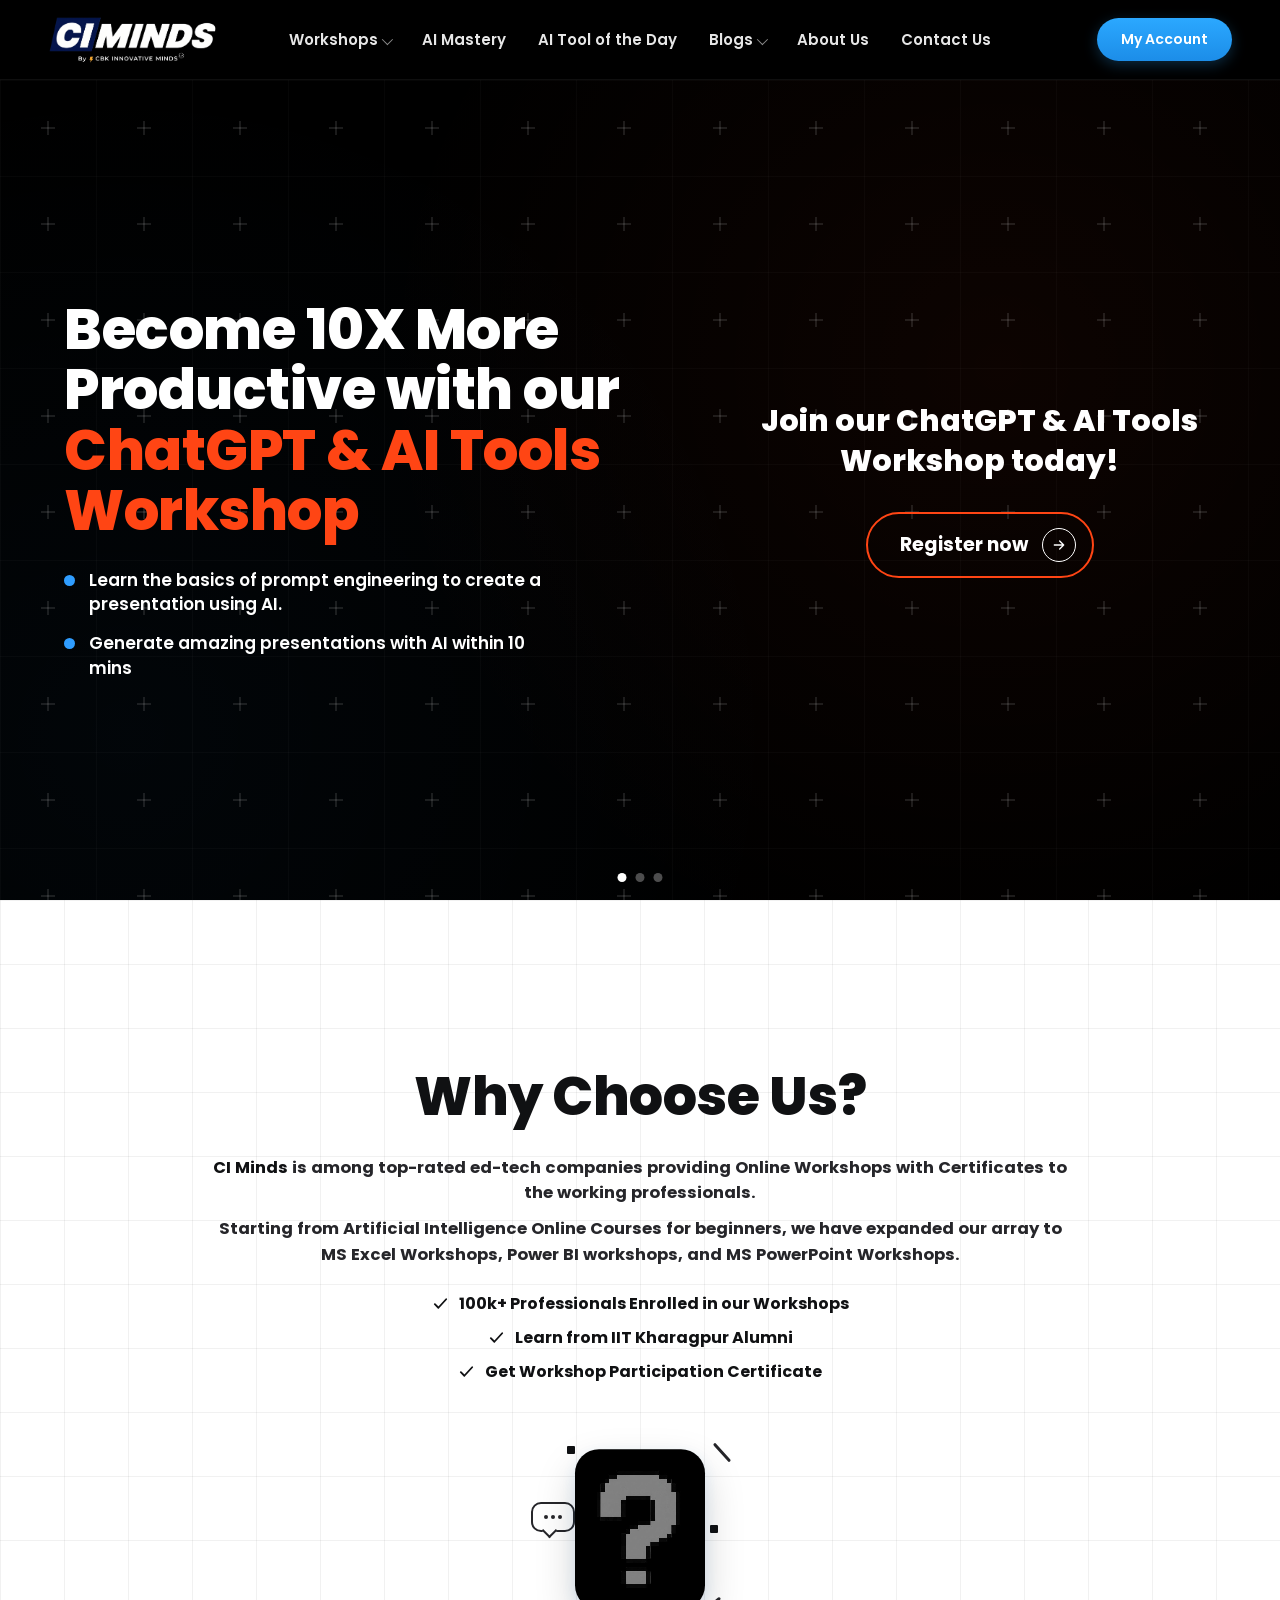
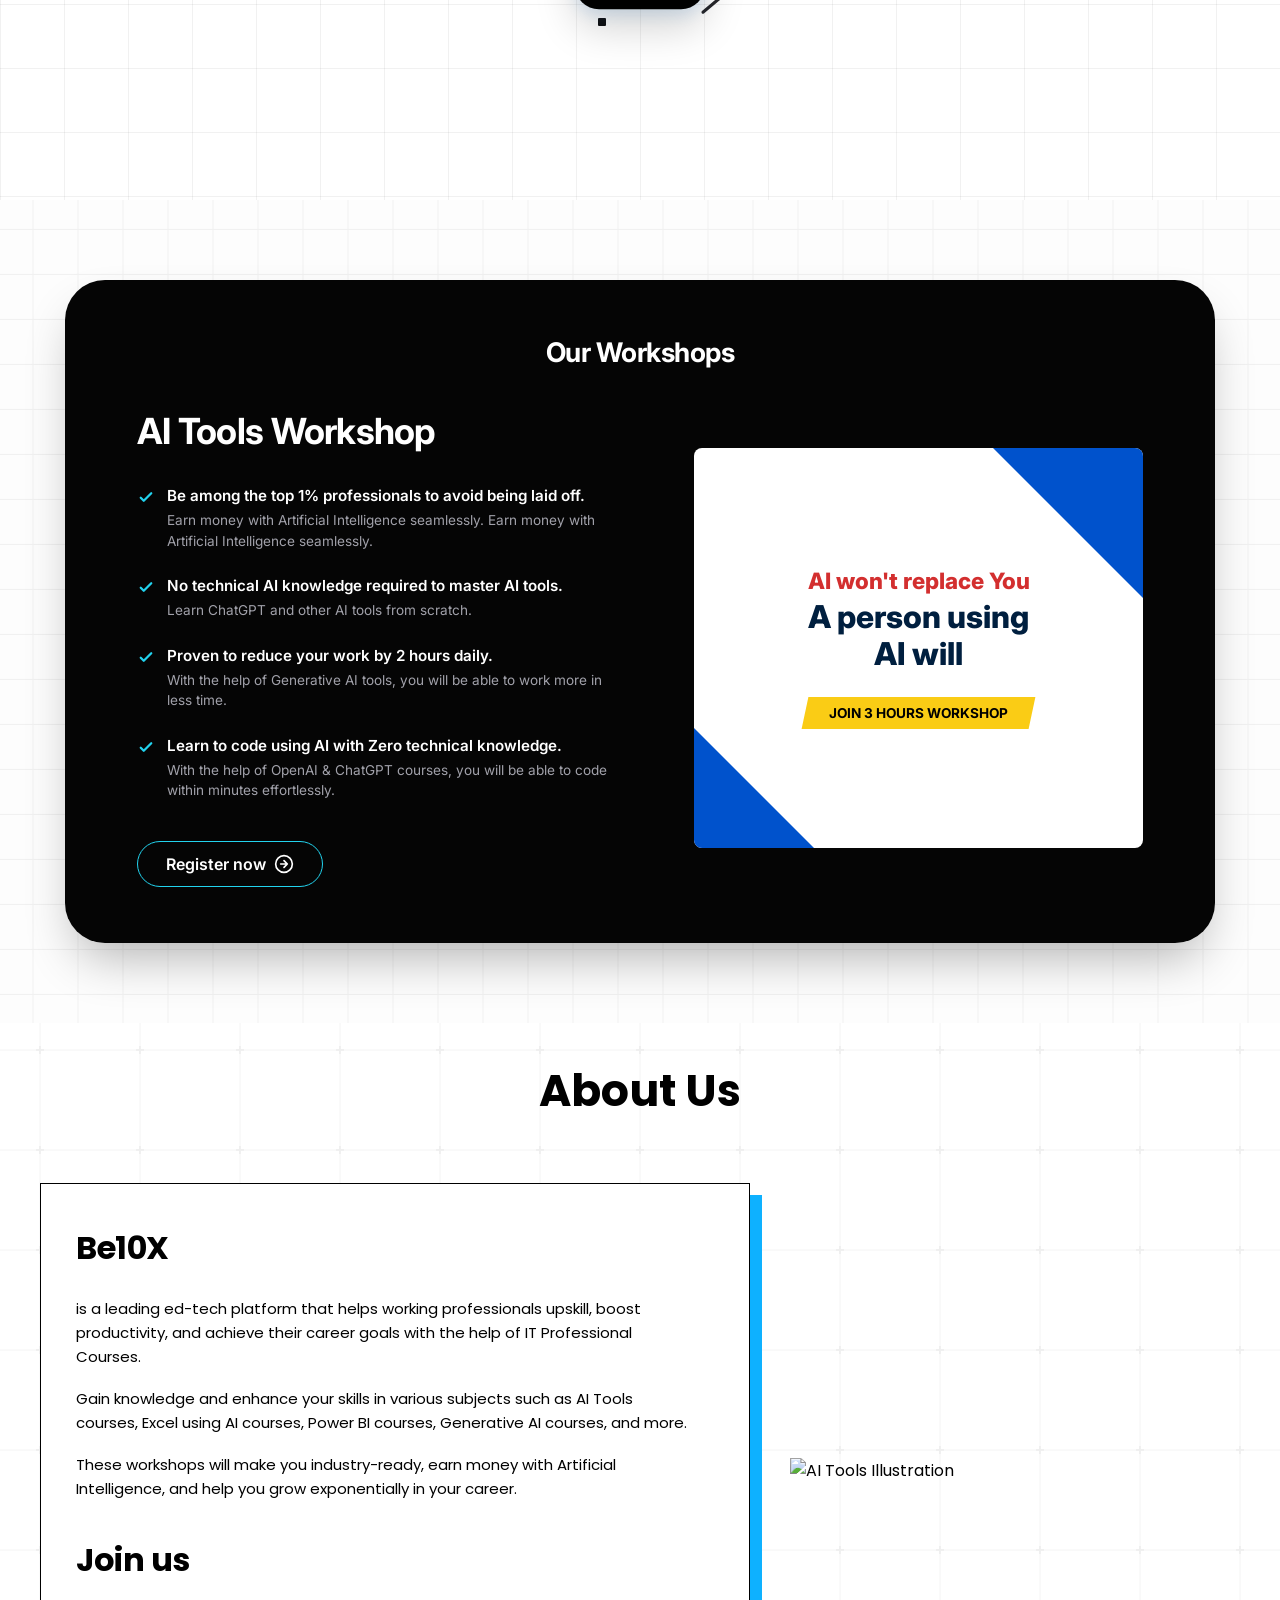
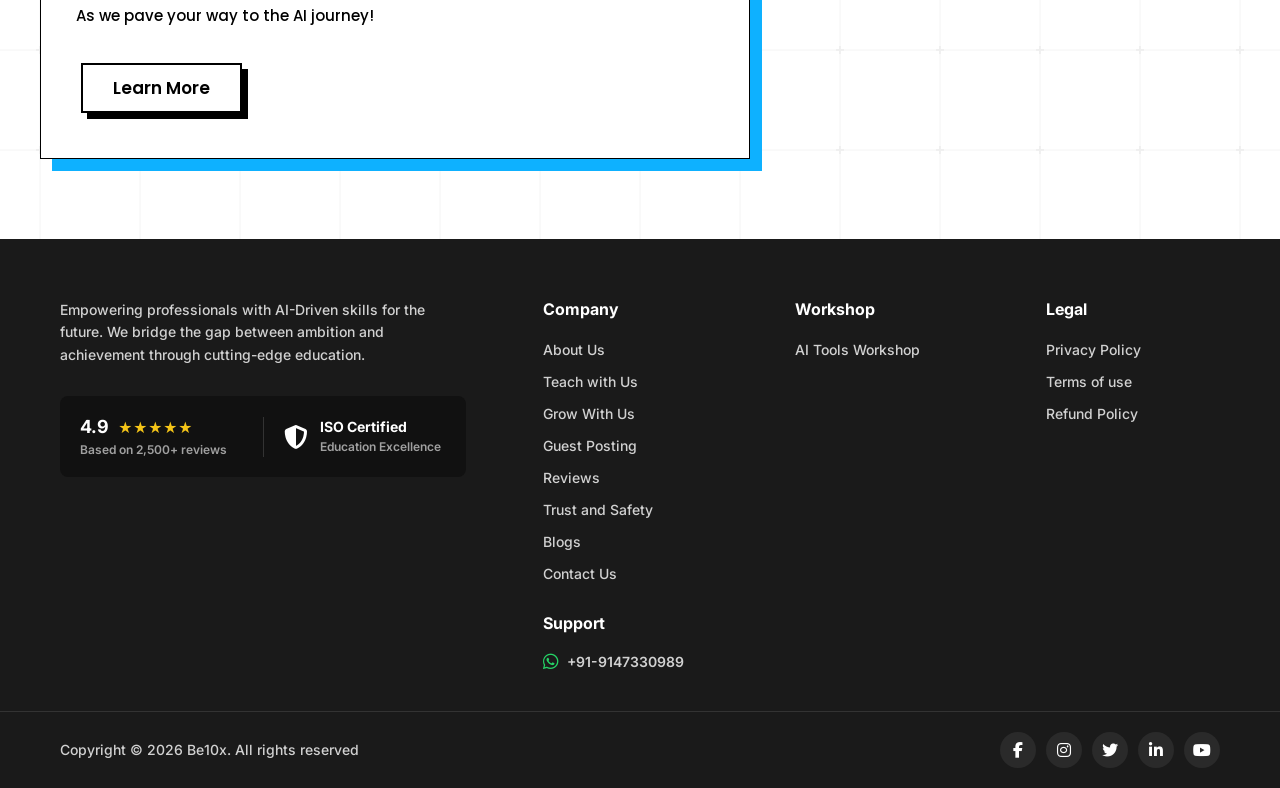
==== commit b5960ad8: "Add files via upload" ====
--- a/index.html
+++ b/index.html
@@ -30,7 +30,8 @@
 }
 *{margin:0;padding:0;box-sizing:border-box;}
 html{scroll-behavior:smooth;scroll-padding-top:var(--header-h);}
-body{font-family:'Poppins',sans-serif;color:var(--ink);background-color:#ffffff;background-image:url("data:image/svg+xml,%3Csvg width='100' height='100' xmlns='http://www.w3.org/2000/svg'%3E%3Cpath d='M50 46 v8 M46 50 h8' stroke='%23d5d5d5' stroke-width='1' fill='none'/%3E%3Cline x1='0' y1='50' x2='100' y2='50' stroke='%23f4f4f4' stroke-width='1'/%3E%3Cline x1='50' y1='0' x2='50' y2='100' stroke='%23f4f4f4' stroke-width='1'/%3E%3C/svg%3E");background-size:100px 100px;background-position:center top;}
+html{overflow-x:hidden;}
+body{overflow-x:hidden;font-family:'Poppins',sans-serif;color:var(--ink);background-color:#ffffff;background-image:url("data:image/svg+xml,%3Csvg width='100' height='100' xmlns='http://www.w3.org/2000/svg'%3E%3Cpath d='M50 46 v8 M46 50 h8' stroke='%23d5d5d5' stroke-width='1' fill='none'/%3E%3Cline x1='0' y1='50' x2='100' y2='50' stroke='%23f4f4f4' stroke-width='1'/%3E%3Cline x1='50' y1='0' x2='50' y2='100' stroke='%23f4f4f4' stroke-width='1'/%3E%3C/svg%3E");background-size:100px 100px;background-position:center top;}
 a{color:inherit;text-decoration:none;}
 button,input,select,textarea{font-family:'Poppins',sans-serif;}
 :focus-visible{outline:2px solid var(--orange);outline-offset:3px;}
@@ -414,6 +415,12 @@
   .hero-bullets{align-items:flex-start;}
   .workshops,.blog{padding-left:20px;padding-right:20px;}
   .blog-grid{grid-template-columns:1fr;}
+  .content-wrapper{width:100%;max-width:100%;flex-direction:column;gap:24px;padding:0 20px;box-sizing:border-box;}
+  .text-card{width:100%;max-width:100%;box-sizing:border-box;padding:28px 22px 32px;box-shadow:8px 8px 0px #0eb1ff;}
+  .text-card h2{font-size:26px;}
+  .text-card h3{font-size:24px;}
+  .text-card p br{display:none;}
+  .image-container{width:100%;max-width:340px;justify-content:center;margin:0 auto;}
 }
 </style>
 </head>
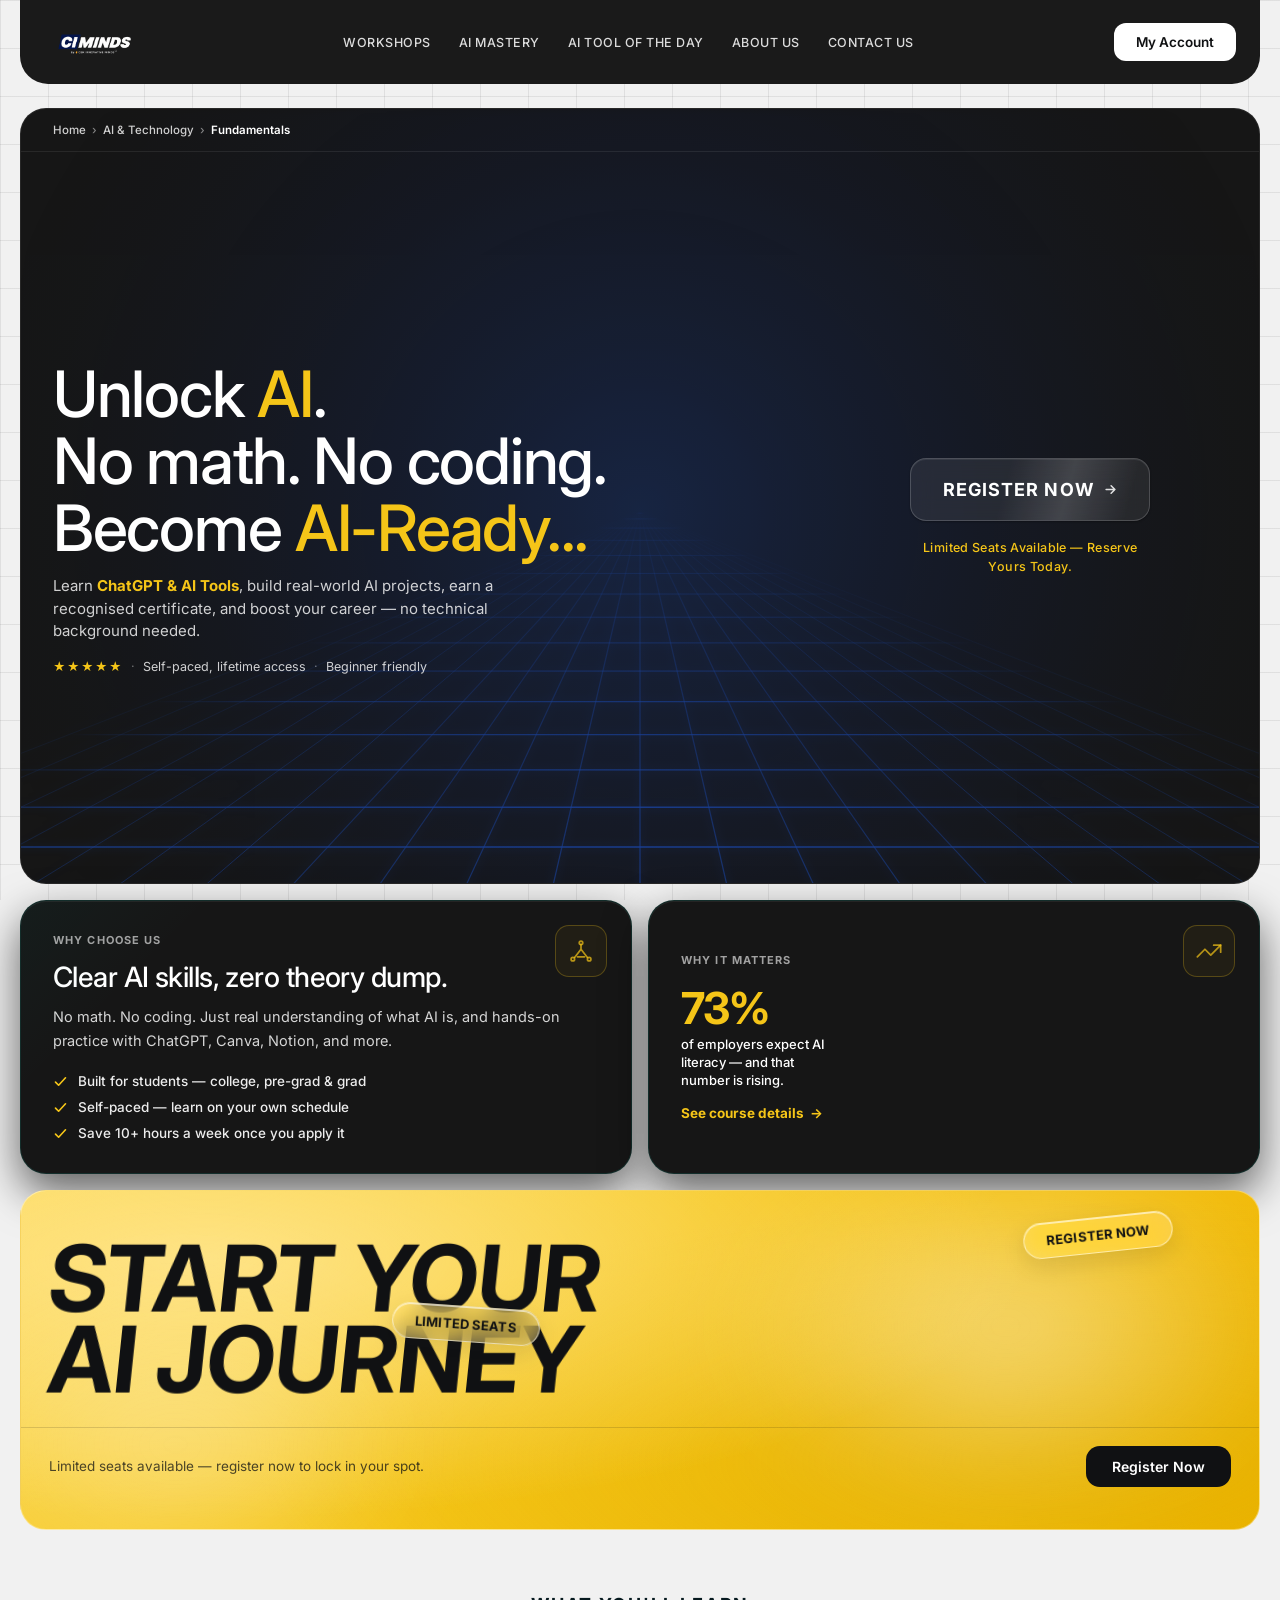
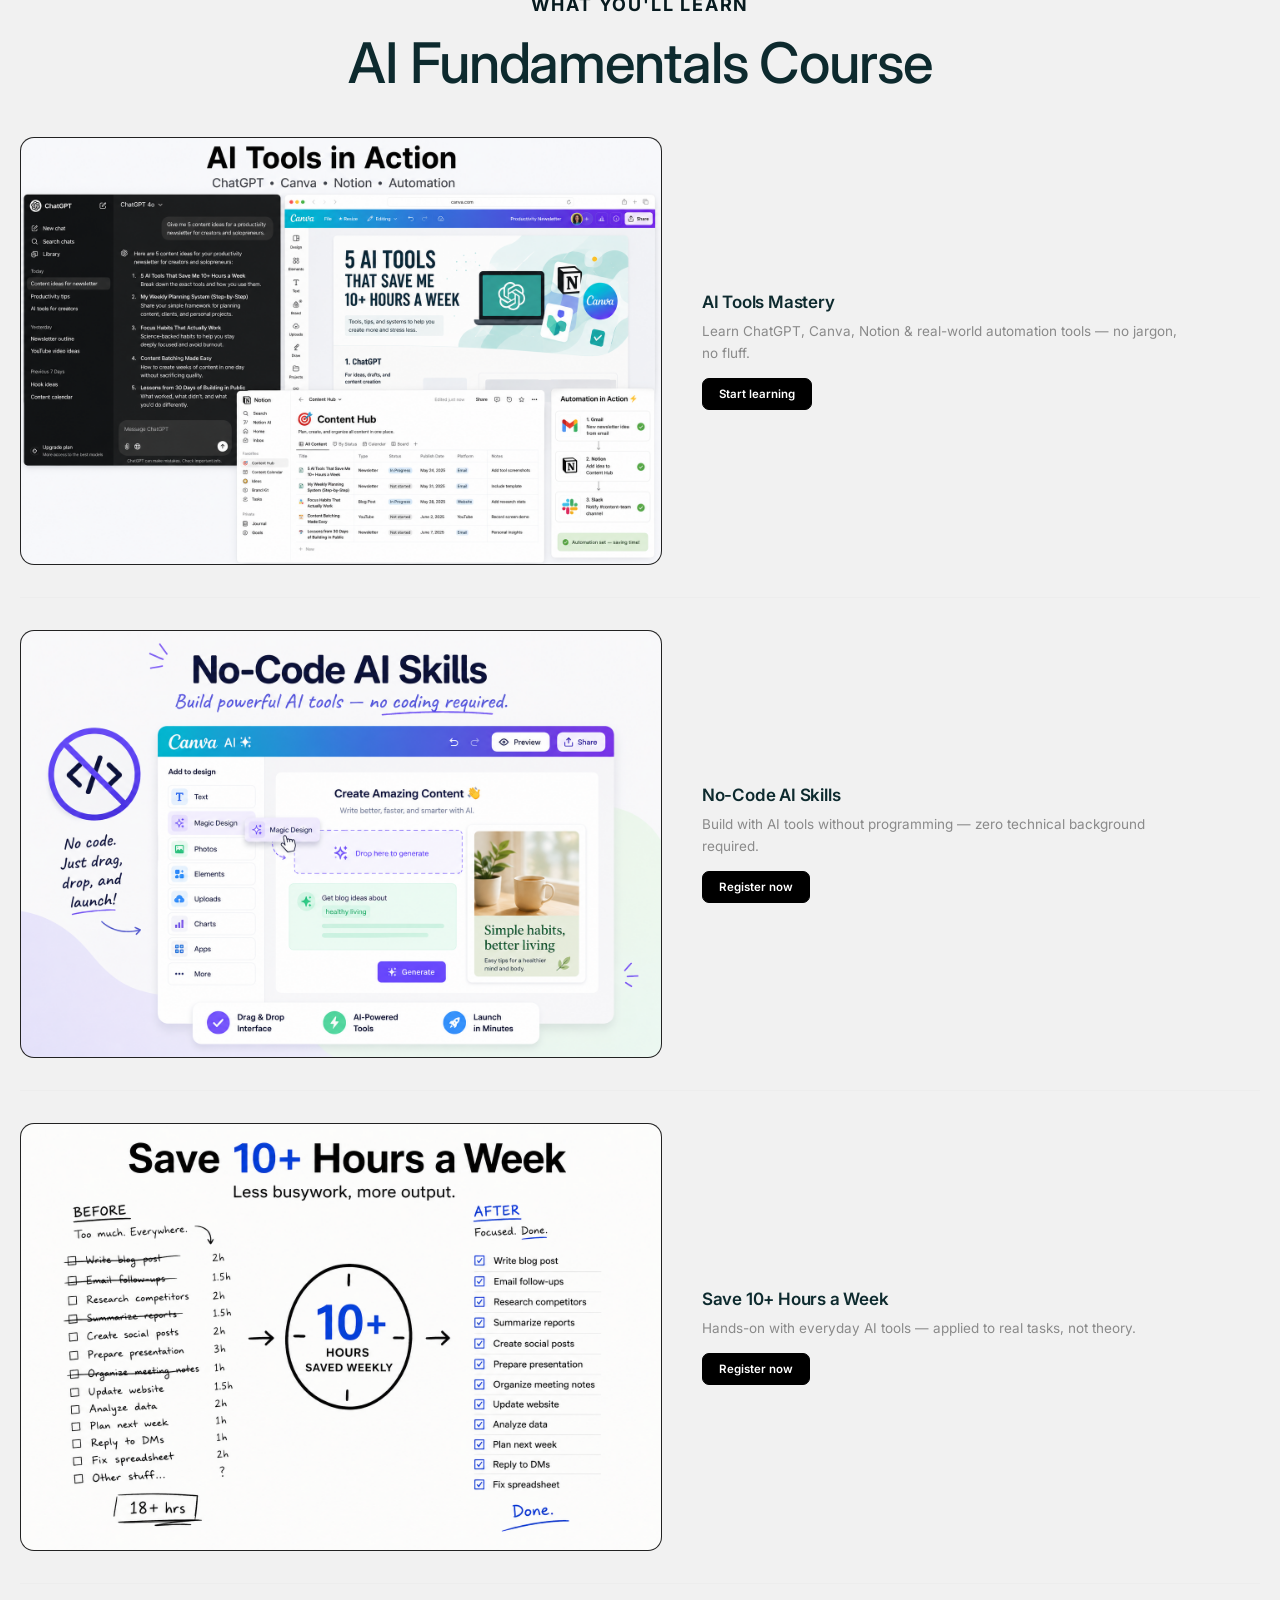
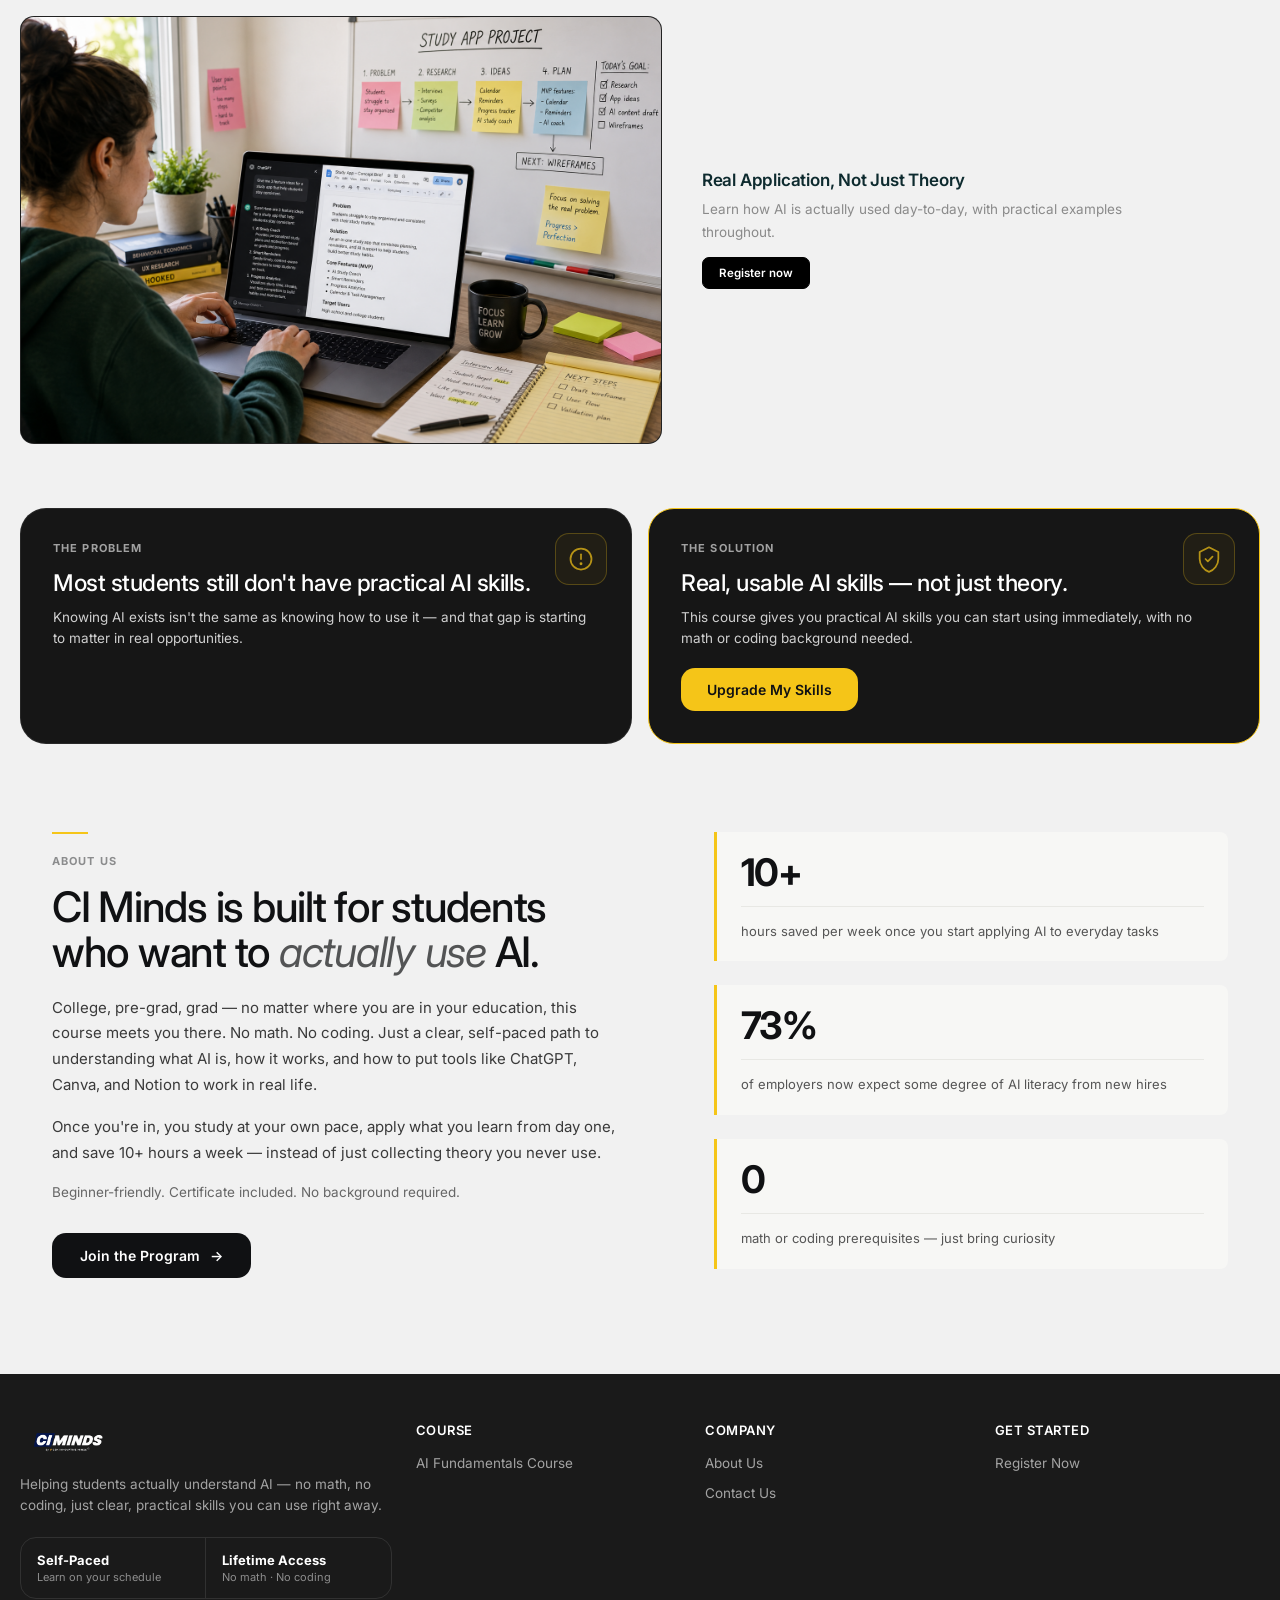
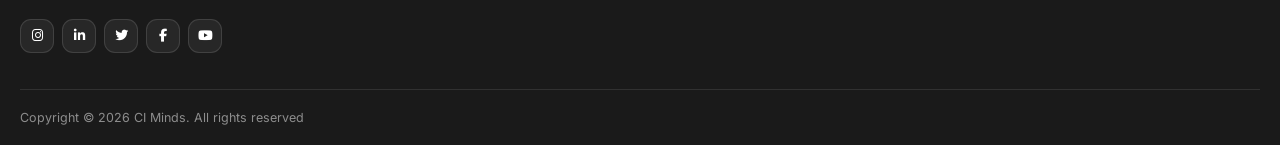
==== commit 7ec8a6d8: "Add files via upload" ====
--- a/index.html
+++ b/index.html
@@ -3,697 +3,1614 @@
 <head>
 <meta charset="UTF-8">
 <meta name="viewport" content="width=device-width, initial-scale=1.0">
-<title>CI Minds — Become the Best Version of Yourself</title>
+<title>CI Minds — AI Fundamentals, No Math No Coding</title>
 <link rel="preconnect" href="https://fonts.googleapis.com">
 <link rel="preconnect" href="https://fonts.gstatic.com" crossorigin>
-<link href="https://fonts.googleapis.com/css2?family=Poppins:ital,wght@0,400;0,500;0,600;0,700;0,800;0,900;1,700;1,800&display=swap" rel="stylesheet">
+<link href="https://fonts.googleapis.com/css2?family=Inter:ital,wght@0,300;0,400;0,500;0,600;0,700;1,400;1,500&display=swap" rel="stylesheet">
 <link rel="stylesheet" href="https://cdnjs.cloudflare.com/ajax/libs/font-awesome/6.4.0/css/all.min.css">
-<link href="https://fonts.googleapis.com/css2?family=Inter:wght@400;500;600;700;800&display=swap" rel="stylesheet">
 <style>
-/* ========== RESET & GLOBALS ========== */
 :root{
-  --bg:#000000;
-  --orange:#FF4514;
-  --orange-hover:#E63D10;
-  --blue:#2F9DFF;
-  --blue-btn-top:#2BA8FF;
-  --blue-btn-bot:#1C8DE8;
+  --page-bg:#F1F1F1;
+  --bg:#1A1A1A;
+  --card-dark:#161616;
+  --orange:#F5C518;
+  --orange-hover:#E0B000;
   --white:#FFFFFF;
   --ink:#101113;
-  --ink-soft:#26262A;
-  --muted:#75787E;
-  --card-bg:rgba(255,255,255,0.025);
-  --card-border:rgba(255,255,255,0.08);
-  --section-white:#FFFFFF;
-  --grid-line:rgba(0,0,0,0.055);
-  --header-h:80px;
+  --muted:#8A8A8A;
+  --muted-label:#979797;
+  --muted-on-dark:rgba(255,255,255,0.80);
+  --divider:#EDEDED;
+  --divider-dark:rgba(255,255,255,0.08);
+  --header-h:84px;
+  --header-h-mobile:68px;
+  --radius-card:26px;
+  --gap:16px;
+  --maxw:1280px;
 }
 *{margin:0;padding:0;box-sizing:border-box;}
-html{scroll-behavior:smooth;scroll-padding-top:var(--header-h);}
-html{overflow-x:hidden;}
-body{overflow-x:hidden;font-family:'Poppins',sans-serif;color:var(--ink);background-color:#ffffff;background-image:url("data:image/svg+xml,%3Csvg width='100' height='100' xmlns='http://www.w3.org/2000/svg'%3E%3Cpath d='M50 46 v8 M46 50 h8' stroke='%23d5d5d5' stroke-width='1' fill='none'/%3E%3Cline x1='0' y1='50' x2='100' y2='50' stroke='%23f4f4f4' stroke-width='1'/%3E%3Cline x1='50' y1='0' x2='50' y2='100' stroke='%23f4f4f4' stroke-width='1'/%3E%3C/svg%3E");background-size:100px 100px;background-position:center top;}
+html{scroll-behavior:smooth;scroll-padding-top:var(--header-h);overflow-x:hidden;scroll-snap-type:y proximity;}
+body{
+  overflow-x:hidden;
+  font-family:'Inter',sans-serif;
+  color:var(--ink);
+  background-color:var(--page-bg);
+  position:relative;
+  -webkit-font-smoothing:antialiased;
+}
+.bg-layer{
+  position:fixed;
+  inset:0;
+  z-index:0;
+  pointer-events:none;
+  background-image:
+    linear-gradient(rgba(16,17,19,0.08) 1px, transparent 1px),
+    linear-gradient(90deg, rgba(16,17,19,0.08) 1px, transparent 1px);
+  background-size:48px 48px, 48px 48px;
+  background-position:0 0, 0 0;
+  will-change:transform;
+}
+@media(prefers-reduced-motion: reduce){
+  .bg-layer{transition:none;}
+}
 a{color:inherit;text-decoration:none;}
-button,input,select,textarea{font-family:'Poppins',sans-serif;}
+button,input,select,textarea{font-family:'Inter',sans-serif;}
+h1,h2,h3,h4{font-family:'Inter',sans-serif;}
 :focus-visible{outline:2px solid var(--orange);outline-offset:3px;}
 img{max-width:100%;display:block;}
+ul{list-style:none;}
 
 /* ========== HEADER ========== */
-header{
-  position:sticky;top:0;height:var(--header-h);
-  background:var(--bg);
-  padding:0 48px;
-  display:grid;grid-template-columns:1fr auto 1fr;
-  align-items:center;column-gap:20px;z-index:100;
-  border-bottom:1px solid rgba(255,255,255,0.06);
-  transition:transform .3s ease;
-}
-header.header-hidden{
-  transform:translateY(-100%);
-}
-.logo-img{justify-self:start;height:48px;width:auto;display:block;}
-nav{justify-self:center;display:flex;align-items:center;gap:32px;}
-nav a{font-size:15px;font-weight:600;color:var(--white);opacity:0.9;white-space:nowrap;transition:all .15s;}
-nav a:hover{opacity:1;color:var(--orange);}
-nav a .caret{display:inline-block;width:8px;height:8px;margin-left:4px;border-right:1.5px solid;border-bottom:1.5px solid;transform:rotate(45deg) translateY(-2px);opacity:.6;}
-.header-btn{justify-self:end;background:linear-gradient(180deg,var(--blue-btn-top),var(--blue-btn-bot));color:var(--white);font-weight:600;font-size:14px;padding:11px 24px;border-radius:30px;border:none;cursor:pointer;white-space:nowrap;box-shadow:0 4px 14px rgba(43,168,255,0.25);}
-
-/* ========== SECTION: HERO ========== */
-.hero{
+header{position:sticky;top:0;z-index:200;background:transparent;display:flex;flex-direction:column;padding:0 12px;}
+.header-shell{position:relative;background:var(--bg);transition:box-shadow .3s ease, border-radius .3s ease, transform .3s cubic-bezier(.21,.85,.35,1);max-width:var(--maxw);margin:0 auto;width:100%;border-radius:0 0 28px 28px;overflow:hidden;}
+header.is-scrolled .header-shell{box-shadow:0 14px 36px rgba(0,0,0,0.45);border-radius:0 0 28px 28px;}
+.header-inner{width:100%;max-width:var(--maxw);margin:0 auto;padding:0 16px;height:68px;display:flex;align-items:center;justify-content:space-between;gap:16px;}
+@media(min-width:600px){
+  header{padding:0 20px;}
+  .header-inner{padding:0 24px;height:var(--header-h);}
+}
+.logo-link{display:flex;align-items:center;flex:none;}
+.logo-img{
+  height:30px;
+  width:auto;
+  display:block;
+}
+@media(min-width:600px){
+  .logo-img{height:38px;}
+}
+.logo-text{font-family:'Inter',sans-serif;font-weight:700;font-size:22px;color:var(--white);letter-spacing:-0.3px;}
+.logo-text span{color:var(--orange);}
+.header-inner .logo-text span{position:relative;}
+.header-inner .logo-text span::after{
+  content:'';
+  position:absolute;left:0;bottom:-3px;
+  width:100%;height:2px;
+  background:var(--orange);
+  transform:scaleX(0);
+  transform-origin:left;
+  animation:logo-underline .7s .5s cubic-bezier(.21,.85,.35,1) forwards;
+}
+@keyframes logo-underline{to{transform:scaleX(1);}}
+@media (prefers-reduced-motion: reduce){
+  .header-inner .logo-text span::after{animation:none;transform:scaleX(1);}
+}
+nav.main-nav{display:flex;align-items:center;gap:28px;}
+nav.main-nav a{font-size:12.5px;font-weight:500;letter-spacing:.04em;text-transform:uppercase;color:rgba(255,255,255,0.85);white-space:nowrap;transition:color .15s;}
+nav.main-nav a:hover{color:var(--white);}
+.header-right{display:flex;align-items:center;gap:12px;flex:none;}
+.header-btn{background:var(--white);color:var(--ink);font-weight:600;font-size:13.5px;padding:11px 22px;border-radius:12px;border:none;cursor:pointer;white-space:nowrap;}
+.header-btn.register{background:var(--orange);color:var(--ink);text-decoration:none;display:inline-flex;align-items:center;}
+.nav-toggle{display:none;background:none;border:none;cursor:pointer;padding:6px;flex:none;}
+.nav-toggle span{display:block;width:22px;height:2px;background:var(--white);margin:4px 0;border-radius:2px;transition:transform .2s ease, opacity .2s ease;}
+.nav-toggle[aria-expanded="true"] span:nth-child(1){transform:translateY(6px) rotate(45deg);}
+.nav-toggle[aria-expanded="true"] span:nth-child(2){opacity:0;}
+.nav-toggle[aria-expanded="true"] span:nth-child(3){transform:translateY(-6px) rotate(-45deg);}
+.mobile-nav{display:none;flex-direction:column;background:var(--bg);border-top:1px solid rgba(255,255,255,0.08);}
+.mobile-nav.open{display:flex;}
+.mobile-nav a{padding:14px 24px;font-size:14px;font-weight:500;color:rgba(255,255,255,0.85);border-bottom:1px solid rgba(255,255,255,0.06);}
+.mobile-nav .mobile-nav-ctas{display:flex;gap:10px;padding:16px 24px 20px;}
+.mobile-nav .mobile-nav-ctas .header-btn{flex:1;text-align:center;justify-content:center;}
+@media(max-width:879px){
+  nav.main-nav{display:none;}
+  .nav-toggle{display:block;}
+  .header-right .header-btn{display:none;}
+}
+/* Small-laptop / landscape-tablet pinch zone: full nav + both buttons need
+   tighter spacing here or "My Account" clips off the right edge. */
+@media(min-width:880px) and (max-width:1099px){
+  .header-inner{padding:0 16px;gap:10px;}
+  nav.main-nav{gap:16px;}
+  nav.main-nav a{font-size:13px;}
+  .header-right{gap:8px;}
+  .header-btn{padding:10px 16px;font-size:13px;}
+}
+@media(min-width:880px){
+  .mobile-nav-ctas{display:none;}
+}
+
+/* ========== BENTO GRID SHELL ========== */
+.bento-wrap{max-width:var(--maxw);margin:0 auto;padding:20px 16px 20px;display:flex;flex-direction:column;gap:12px;position:relative;z-index:1;}
+.bento-row{display:grid;grid-template-columns:1fr;gap:12px;scroll-snap-align:start;scroll-margin-top:calc(var(--header-h-mobile) + 12px);}
+@media(min-width:600px){
+  .bento-row{scroll-margin-top:calc(var(--header-h) + 16px);}
+}
+@media(min-width:600px){
+  .bento-wrap{padding:24px 20px 24px;gap:var(--gap);}
+  .bento-row{gap:var(--gap);}
+}
+/* Mobile: hero section takes up the exact first screen — no overflow into next card */
+@media(max-width:599px){
+  .bento-wrap{
+    padding-top:20px;
+    gap:12px;
+  }
+  /* Ensure the hero bcard itself does not grow beyond one screen */
+  .bento-wrap > .hero-card{
+    flex-shrink:0;
+  }
+}
+
+/* shared card look */
+.bcard{
+  background:var(--card-dark);
+  border:1px solid var(--divider-dark);
+  border-radius:22px;
+  padding:24px 20px;
   position:relative;
-  min-height:calc(100vh - var(--header-h));
-  display:flex;align-items:center;
-  padding:40px 64px;
-  background:
-    radial-gradient(circle at 78% 35%, rgba(255,69,20,0.05), transparent 55%),
-    radial-gradient(circle at 10% 80%, rgba(47,157,255,0.035), transparent 50%),
-    var(--bg);
   overflow:hidden;
 }
-.hero::before{
-  content:"";position:absolute;inset:0;
-  background-image:url("data:image/svg+xml;utf8,<svg xmlns='http://www.w3.org/2000/svg' width='96' height='96'><line x1='0' y1='0' x2='96' y2='0' stroke='rgba(255,255,255,0.045)' stroke-width='1'/><line x1='0' y1='0' x2='0' y2='96' stroke='rgba(255,255,255,0.045)' stroke-width='1'/><line x1='41' y1='48' x2='55' y2='48' stroke='rgba(255,255,255,0.14)' stroke-width='1.5'/><line x1='48' y1='41' x2='48' y2='55' stroke='rgba(255,255,255,0.14)' stroke-width='1.5'/></svg>");
-  background-size:96px 96px;pointer-events:none;
-}
-.hero-grid{position:relative;z-index:2;max-width:1300px;width:100%;margin:0 auto;display:grid;grid-template-columns:1.15fr 0.85fr;gap:40px;align-items:center;}
-.hero-left h1{font-size:clamp(34px,5vw,56px);line-height:1.08;font-weight:800;letter-spacing:-0.5px;color:var(--white);}
-.hero-left h1 .accent{color:var(--orange);}
-.hero-bullets{list-style:none;margin-top:26px;display:flex;flex-direction:column;gap:14px;max-width:480px;}
-.hero-bullets li{display:flex;align-items:flex-start;gap:14px;}
-.hero-bullets .dot{width:11px;height:11px;min-width:11px;border-radius:50%;background:var(--blue);margin-top:7px;}
-.hero-bullets .txt{font-size:17px;font-weight:600;line-height:1.45;color:var(--white);}
-.hero-right{text-align:center;display:flex;flex-direction:column;align-items:center;gap:30px;}
-.hero-right h2{font-size:clamp(22px,2.9vw,30px);font-weight:800;line-height:1.32;max-width:460px;color:var(--white);}
-.btn-register{display:inline-flex;align-items:center;gap:14px;background:transparent;border:2px solid var(--orange);color:var(--white);font-size:19px;font-weight:700;padding:14px 16px 14px 32px;border-radius:50px;cursor:pointer;transition:background .2s, transform .15s;}
-.btn-register:hover{background:rgba(255,69,20,0.12);transform:translateY(-1px);}
-.btn-register .arrow{width:34px;height:34px;border-radius:50%;border:1.5px solid var(--white);display:flex;align-items:center;justify-content:center;}
-.btn-register .arrow svg{width:16px;height:16px;}
-.carousel-dots{position:absolute;left:50%;bottom:18px;transform:translateX(-50%);display:flex;gap:9px;z-index:3;}
-.carousel-dots span{width:9px;height:9px;border-radius:50%;background:rgba(255,255,255,0.3);}
-.carousel-dots span.on{background:var(--white);}
-
-/* ========== SECTION: WHY CHOOSE US ========== */
-.why{
-  position:relative;min-height:100vh;display:flex;align-items:center;
-  background-color:var(--section-white);
-  background-image:
-    repeating-linear-gradient(to right,var(--grid-line) 0,var(--grid-line) 1px,transparent 1px,transparent 64px),
-    repeating-linear-gradient(to bottom,var(--grid-line) 0,var(--grid-line) 1px,transparent 1px,transparent 64px);
-  background-size:64px 64px;
-  padding:56px 24px;
-}
-.why-inner{max-width:860px;margin:0 auto;text-align:center;}
-.why-inner h2{font-size:clamp(34px,5vw,54px);font-weight:800;letter-spacing:-0.5px;color:var(--ink);}
-.why-lead{margin-top:18px;font-size:16.5px;font-weight:700;line-height:1.55;color:var(--ink-soft);}
-.why-lead+.why-lead{margin-top:10px;}
-.why-lead strong{color:var(--ink);}
-.why-checks{list-style:none;margin-top:24px;display:flex;flex-direction:column;align-items:center;gap:9px;}
-.why-checks li{display:flex;align-items:center;gap:10px;font-size:16px;font-weight:700;color:var(--ink);}
-.why-checks svg{width:17px;height:17px;flex-shrink:0;}
-.qmark-area{position:relative;width:260px;height:230px;margin:30px auto 0;}
-.qmark-card{position:absolute;left:50%;top:50%;transform:translate(-50%,-50%);background:#000;border-radius:24px;padding:18px 22px;box-shadow:0 18px 40px rgba(0,0,0,0.18),0 6px 14px rgba(47,157,255,0.12);}
-.qmark-card img{width:130px;height:auto;display:block;image-rendering:pixelated;}
-.deco{position:absolute;pointer-events:none;}
-.deco.sq{width:8px;height:8px;background:var(--ink);border-radius:1px;}
-.deco.ln{width:24px;height:3px;background:var(--ink-soft);border-radius:2px;}
-.deco.bbl{width:44px;height:30px;border:2px solid var(--ink-soft);border-radius:10px;display:flex;align-items:center;justify-content:center;gap:3px;background:#fff;}
-.deco.bbl i{width:4px;height:4px;border-radius:50%;background:var(--ink-soft);display:block;font-style:normal;}
-.deco.bbl::after{content:"";position:absolute;bottom:-6px;left:11px;width:9px;height:9px;background:#fff;border-right:2px solid var(--ink-soft);border-bottom:2px solid var(--ink-soft);transform:rotate(45deg);}
-
-/* ========== SECTION: OUR WORKSHOPS ========== */
-.workshops{background:var(--bg);padding:80px 48px;color:var(--white);}
-.workshops .sec-title{text-align:center;font-size:clamp(28px,4vw,44px);font-weight:800;margin-bottom:56px;}
-.ws-card{max-width:1200px;margin:0 auto 64px;display:grid;grid-template-columns:1fr 1fr;gap:48px;align-items:center;}
-.ws-card.flip{direction:rtl;}
-.ws-card.flip>*{direction:ltr;}
-.ws-info h3{font-size:clamp(22px,2.6vw,30px);font-weight:800;line-height:1.2;margin-bottom:24px;}
-.ws-info h3 .hl{color:var(--orange);}
-.ws-points{list-style:none;display:flex;flex-direction:column;gap:16px;margin-bottom:28px;}
-.ws-points li{display:flex;align-items:flex-start;gap:12px;font-size:14.5px;line-height:1.5;font-weight:600;color:rgba(255,255,255,0.82);}
-.ws-points li strong{color:var(--white);font-weight:700;}
-.ws-points .ic{width:9px;height:9px;min-width:9px;border-radius:50%;background:var(--blue);margin-top:6px;}
-.btn-orange{display:inline-flex;align-items:center;gap:12px;background:var(--orange);color:#fff;font-size:16px;font-weight:700;padding:14px 30px;border-radius:50px;border:none;cursor:pointer;box-shadow:0 8px 24px rgba(255,69,20,0.25);transition:transform .15s,box-shadow .15s;}
-.btn-orange:hover{transform:translateY(-2px);box-shadow:0 12px 28px rgba(255,69,20,0.35);}
-.ws-visual{border-radius:16px;overflow:hidden;aspect-ratio:16/9;display:flex;align-items:center;justify-content:center;font-size:18px;font-weight:700;color:rgba(255,255,255,0.5);}
-.ws-visual.v1{background:linear-gradient(135deg,#1a0a2e,#16213e,#0f3460);}
-.ws-visual.v2{background:linear-gradient(135deg,#0d1b2a,#1b263b,#415a77);}
-.ws-visual.v3{background:linear-gradient(135deg,#1a1a2e,#16213e,#e94560);}
-
-/* ========== SECTION: WORKSHOP SHOWCASE ========== */
-.workshop-showcase{
-  --ws-card-bg:#050505;
-  --ws-text-primary:#ffffff;
-  --ws-text-secondary:#a1a1aa;
-  --ws-cyan:#22d3ee;
-  font-family:'Inter',sans-serif;
-  background-color:#fdfdfd;
-  background-image:
-    linear-gradient(to right, #f0f0f0 1px, transparent 1px),
-    linear-gradient(to bottom, #f0f0f0 1px, transparent 1px);
-  background-size:45px 45px;
-  background-position:center center;
-  display:flex;
-  align-items:center;
-  justify-content:center;
-  padding:80px 24px;
-}
-.main-card{
-  background-color:var(--ws-card-bg);
-  border-radius:40px;
-  width:100%;
-  max-width:1150px;
-  height:100%;
-  max-height:680px;
+@media(min-width:600px){
+  .bcard{border-radius:var(--radius-card);padding:32px;}
+}
+.bcard.light{background:var(--white);border:1px solid var(--divider);}
+.bcard .eyebrow{font-size:11px;font-weight:700;letter-spacing:.10em;text-transform:uppercase;color:rgba(255,255,255,0.60);margin-bottom:14px;}
+.bcard.light .eyebrow{color:rgba(16,17,19,0.45);font-size:11px;font-weight:700;letter-spacing:.10em;}
+#workshops.bcard .eyebrow{color:#071A1F;text-align:center;font-size:18px;font-weight:700;}
+
+/* ========== ROW 1: HERO (full width, fills first screen) ========== */
+.hero-card{
+  padding:0;
   display:flex;
   flex-direction:column;
-  padding:3.5rem 4.5rem;
-  box-shadow:0 25px 50px -12px rgba(0, 0, 0, 0.3);
-}
-.header-title{
-  color:var(--ws-text-primary);
-  font-size:clamp(1.5rem, 3vh, 2rem);
-  font-weight:700;
-  text-align:center;
-  margin-bottom:2.5rem;
-  letter-spacing:-0.02em;
-}
-.ws-content-wrapper{
-  display:flex;
-  gap:4rem;
-  height:100%;
-  min-height:0;
-}
-.left-col{
-  flex:1.1;
-  display:flex;
-  flex-direction:column;
-  justify-content:center;
-}
-.right-col{
-  flex:1;
-  display:flex;
-  align-items:center;
-  justify-content:center;
-}
-.workshop-title{
-  color:var(--ws-text-primary);
-  font-size:clamp(1.8rem, 4vh, 2.25rem);
-  font-weight:700;
-  margin-bottom:2rem;
-  letter-spacing:-0.02em;
-}
-.benefits-list{
-  display:flex;
-  flex-direction:column;
-  gap:1.5rem;
-  margin-bottom:2.5rem;
-}
-.benefit-item{
-  display:flex;
-  align-items:flex-start;
-  gap:12px;
-}
-.check-icon{
-  color:var(--ws-cyan);
-  flex-shrink:0;
-  width:18px;
-  height:18px;
-  margin-top:3px;
-}
-.text-block{
-  display:flex;
-  flex-direction:column;
-  gap:4px;
-}
-.text-block strong{
-  color:var(--ws-text-primary);
-  font-size:clamp(0.85rem, 1.8vh, 0.95rem);
-  font-weight:600;
-  line-height:1.4;
-}
-.text-block p{
-  color:var(--ws-text-secondary);
-  font-size:clamp(0.75rem, 1.6vh, 0.85rem);
-  line-height:1.5;
-}
-.register-btn{
-  display:inline-flex;
-  align-items:center;
-  gap:8px;
-  background-color:transparent;
-  color:var(--ws-text-primary);
-  border:1.5px solid var(--ws-cyan);
-  border-radius:9999px;
-  padding:0.75rem 1.75rem;
-  font-size:1rem;
-  font-weight:600;
-  cursor:pointer;
-  width:fit-content;
-  transition:all 0.2s ease;
-}
-.register-btn:hover{
-  background-color:rgba(34, 211, 238, 0.1);
-  box-shadow:0 0 20px rgba(34, 211, 238, 0.2);
-}
-.poster-mock{
-  background-color:#ffffff;
-  width:100%;
-  height:100%;
-  max-height:400px;
-  border-radius:8px;
-  position:relative;
-  overflow:hidden;
+  min-height:calc(100svh - var(--header-h-mobile) - 20px - 12px);
+  scroll-snap-align:start;
+  scroll-margin-top:calc(var(--header-h-mobile) + 12px);
+}
+/* Mobile: hero card must fill exactly the full first screen — nothing else visible */
+@media(max-width:599px){
+  .hero-card{
+    min-height:calc(100svh - var(--header-h-mobile) - 20px - 12px);
+    height:calc(100svh - var(--header-h-mobile) - 20px - 12px);
+    max-height:calc(100svh - var(--header-h-mobile) - 20px - 12px);
+    overflow:hidden;
+    display:flex;
+    flex-direction:column;
+    justify-content:space-between;
+  }
+}
+/* Hero two-column layout */
+.hero-inner{padding:16px 20px 16px;flex:1;display:flex;flex-direction:row;align-items:center;justify-content:space-between;gap:32px;overflow:hidden;}
+.hero-left{flex:1;min-width:0;display:flex;flex-direction:column;justify-content:center;}
+.hero-right-panel{
+  flex:none;
+  width:196px;
+  margin-right:clamp(24px,6vw,80px);
   display:flex;
   flex-direction:column;
   align-items:center;
   justify-content:center;
-  text-align:center;
-  padding:2rem;
-}
-.poster-mock::before{
+  gap:14px;
+}
+/* Minimal monochrome Register Now — clean, big-tech */
+.btn-register-hero{
+  position:relative;
+  display:inline-flex;
+  align-items:center;
+  justify-content:center;
+  gap:8px;
+  width:100%;
+  padding:15px 22px;
+  border-radius:10px;
+  border:1px solid rgba(255,255,255,0.18);
+  cursor:pointer;
+  text-decoration:none;
+  font-size:13.5px;
+  font-weight:700;
+  letter-spacing:0.05em;
+  text-transform:uppercase;
+  color:#ffffff;
+  background:rgba(255,255,255,0.08);
+  backdrop-filter:blur(12px);
+  -webkit-backdrop-filter:blur(12px);
+  overflow:hidden;
+  transition:background .2s ease,border-color .2s ease,transform .18s cubic-bezier(.4,0,.2,1),box-shadow .2s ease;
+  box-shadow:0 1px 2px rgba(0,0,0,0.3),inset 0 1px 0 rgba(255,255,255,0.08);
+  white-space:nowrap;
+}
+/* Shimmer sweep on hover */
+.btn-register-hero::before{
   content:'';
   position:absolute;
-  top:0;
-  right:0;
-  width:0;
-  height:0;
-  border-top:150px solid #0052cc;
-  border-left:150px solid transparent;
-}
-.poster-mock::after{
+  inset:0;
+  background:linear-gradient(105deg,transparent 38%,rgba(255,255,255,0.13) 50%,transparent 62%);
+  background-size:220% 100%;
+  background-position:220% 0;
+  transition:background-position .52s cubic-bezier(.4,0,.2,1);
+  pointer-events:none;
+}
+.btn-register-hero .rn-arrow{
+  display:inline-flex;
+  align-items:center;
+  transition:transform .2s cubic-bezier(.4,0,.2,1);
+}
+.btn-register-hero:hover{
+  background:rgba(255,255,255,0.14);
+  border-color:rgba(255,255,255,0.32);
+  transform:translateY(-2px);
+  box-shadow:0 4px 16px rgba(0,0,0,0.35),inset 0 1px 0 rgba(255,255,255,0.12);
+}
+.btn-register-hero:hover::before{background-position:-20% 0;}
+.btn-register-hero:hover .rn-arrow{transform:translateX(4px);}
+.btn-register-hero:active{
+  transform:translateY(0);
+  background:rgba(255,255,255,0.06);
+  transition-duration:.06s;
+}
+/* Seat note */
+.hero-seat-note{
+  font-size:11.5px;
+  font-weight:500;
+  color:var(--orange);
+  text-align:center;
+  letter-spacing:0.03em;
+  line-height:1.5;
+}
+/* Mobile: hide right panel, tighten padding, bigger fonts */
+@media(max-width:767px){
+  .hero-inner{flex-direction:column;align-items:flex-start;gap:12px;padding:12px 20px 12px;}
+  .hero-right-panel{display:none;}
+  .hero-left{width:100%;}
+}
+@media(max-width:599px){
+  .hero-inner{
+    padding:10px 18px 10px;
+    flex:1;
+    overflow:hidden;
+  }
+  .hero-inner h1{font-size:clamp(26px,9vw,38px);}
+  .hero-desc{font-size:14px;margin-top:8px;}
+  .hero-meta{font-size:12.5px;margin-top:8px;}
+  .hero-eyebrow{padding:10px 18px;font-size:12px;flex-shrink:0;}
+}
+@media(min-width:600px){
+  .hero-card{scroll-margin-top:calc(var(--header-h) + 16px);}
+}
+.hero-eyebrow{display:flex;align-items:center;gap:6px;flex-wrap:wrap;font-size:11.5px;font-weight:500;color:var(--muted-on-dark);padding:12px 20px;border-bottom:1px solid var(--divider-dark);flex:none;}
+.hero-eyebrow .sep{opacity:.6;}
+.hero-eyebrow .current{color:var(--white);font-weight:600;}
+
+.hero-inner h1{font-size:clamp(30px,9vw,64px);line-height:1.04;font-weight:500;letter-spacing:-0.02em;color:var(--white);max-width:680px;}
+.hero-inner h1 .accent{color:var(--orange);}
+.hero-inner h1 .accent-sky{color:#38BDF8;}
+.hero-inner h1[data-typewriter]{display:inline-block;}
+.hero-inner h1 .tw-char{
+  display:inline;
+  opacity:0;
+  animation:typewriter-char-in .01s linear forwards;
+  animation-delay:var(--tdelay,0s);
+}
+.hero-inner h1 .tw-cursor{
+  display:inline-block;
+  width:3px;
+  height:0.85em;
+  margin-left:4px;
+  background:var(--orange);
+  vertical-align:text-bottom;
+  opacity:0;
+  animation:typewriter-blink .8s step-end 8;
+  animation-delay:var(--tcursor-delay,1.5s);
+}
+@keyframes typewriter-char-in{
+  to{opacity:1;}
+}
+@keyframes typewriter-blink{
+  0%,100%{opacity:1;}
+  50%{opacity:0;}
+}
+@keyframes typewriter-blink{
+  0%,100%{opacity:1;}
+  50%{opacity:0;}
+}
+@media(max-width:600px){
+  .hero-inner h1 .tw-char{animation:none;opacity:1;}
+  .hero-inner h1 .tw-cursor{display:none;}
+}
+@media (prefers-reduced-motion: reduce){
+  .hero-inner h1 .tw-char{animation:none;opacity:1;}
+  .hero-inner h1 .tw-cursor{animation:none;opacity:0;}
+}
+.hero-desc{margin-top:12px;font-size:14px;line-height:1.5;color:var(--muted-on-dark);max-width:440px;}
+.hero-meta{margin-top:14px;display:flex;align-items:center;flex-wrap:wrap;gap:8px;font-size:12.5px;color:var(--muted-on-dark);}
+.hero-meta .stars{color:var(--orange);letter-spacing:1px;font-size:12px;}
+.hero-meta strong{color:var(--white);font-weight:600;}
+.hero-meta .dot{opacity:.5;}
+.hero-cta-row{margin-top:18px;display:flex;align-items:center;gap:16px;flex-wrap:wrap;}
+.btn-register{position:relative;display:inline-flex;align-items:center;gap:10px;background:var(--orange);border:none;color:var(--ink);font-size:14px;font-weight:600;padding:13px 22px;border-radius:14px;cursor:pointer;transition:padding .2s cubic-bezier(.4,0,.2,1), gap .2s cubic-bezier(.4,0,.2,1);overflow:hidden;}
+.btn-register:hover{padding-right:28px;gap:14px;}
+.btn-register .arrow{width:16px;height:16px;display:flex;align-items:center;justify-content:center;flex:none;transition:transform .2s cubic-bezier(.4,0,.2,1);}
+.btn-register .arrow svg{width:16px;height:16px;}
+.btn-register:hover .arrow{transform:translateX(2px);}
+.hero-cta-row .small-note{font-size:12.5px;font-weight:600;color:var(--orange);}
+@media(min-width:600px){
+  .hero-card{min-height:calc(100svh - var(--header-h) - 24px - 16px);}
+  .hero-eyebrow{padding:14px 32px;}
+  .hero-inner{padding:16px 32px 16px;}
+  .hero-desc{margin-top:14px;font-size:15px;}
+  .hero-meta{margin-top:16px;}
+  .hero-cta-row{margin-top:22px;}
+}
+
+/* ========== ROW 2: WHY (stacked 2) + WORKSHOPS (tall) ========== */
+.row-two{grid-template-columns:1fr;}
+.col-stack{display:flex;flex-direction:column;gap:var(--gap);}
+.why-card{
+  background:var(--card-dark);
+  border:1px solid rgba(0,180,160,0.15);
+  box-shadow:
+    inset 0 1px 0 rgba(255,255,255,0.06),
+    0 18px 44px rgba(0,0,0,0.6);
+}
+.why-card::before{
   content:'';
   position:absolute;
-  bottom:0;
-  left:0;
-  width:0;
-  height:0;
-  border-bottom:120px solid #0052cc;
-  border-right:120px solid transparent;
-}
-.poster-red-text{
-  color:#d32f2f;
-  font-size:clamp(1.2rem, 2.5vh, 1.5rem);
-  font-weight:800;
-  margin-bottom:0.25rem;
-  z-index:1;
-}
-.poster-main-text{
-  color:#001f3f;
-  font-size:clamp(1.8rem, 3.5vh, 2.5rem);
-  font-weight:800;
-  line-height:1.2;
-  margin-bottom:1.5rem;
-  z-index:1;
-}
-.poster-btn{
-  background-color:#facc15;
-  color:#000;
+  inset:0;
+  pointer-events:none;
+  background:linear-gradient(135deg, rgba(0,200,180,0.04) 0%, rgba(255,255,255,0) 22%);
+}
+.why-card h2{font-size:clamp(22px,3.2vw,28px);font-weight:500;letter-spacing:-0.02em;color:var(--white);line-height:1.15;}
+.why-lead{margin-top:12px;font-size:14.5px;line-height:1.65;color:rgba(255,255,255,0.82);}
+.why-checks{margin-top:20px;display:flex;flex-direction:column;gap:10px;}
+.why-checks li{display:flex;align-items:center;gap:10px;font-size:13.5px;font-weight:500;color:rgba(255,255,255,0.92);}
+.why-checks svg{width:15px;height:15px;flex-shrink:0;color:var(--orange);}
+.stat-card{display:flex;flex-direction:column;align-items:flex-start;justify-content:center;gap:16px;background:var(--card-dark) !important;border-color:rgba(0,180,160,0.15) !important;box-shadow:inset 0 1px 0 rgba(255,255,255,0.06), 0 18px 44px rgba(0,0,0,0.6);}
+.stat-card .eyebrow{color:rgba(255,255,255,0.60) !important;}
+.stat-card .stat-label{color:var(--white) !important;font-weight:500;}
+.stat-card .icon-slot-mark{color:rgba(255,255,255,0.3) !important;border-color:rgba(255,255,255,0.2) !important;}
+.trust-link{color:var(--orange) !important;}
+.trust-link{display:inline-flex;align-items:center;gap:6px;font-size:13.5px;font-weight:700;color:var(--orange);}
+.trust-link span{transition:transform .15s;}
+.trust-link:hover span{transform:translateX(3px);}
+.stat-card .big-num{font-family:'Inter',sans-serif;font-size:clamp(32px,5vw,44px);font-weight:700;color:var(--orange);letter-spacing:-1px;}
+.stat-card .stat-label{font-size:13px;color:var(--muted-on-dark);max-width:160px;line-height:1.4;}
+.ws-card{display:flex;flex-direction:column;}
+#workshops.bcard{border:none;border-radius:0;background:transparent;padding:32px 0;}
+@media(min-width:600px){#workshops.bcard{padding:48px 0;}}
+.ws-card h3{font-family:'Inter',sans-serif;font-size:clamp(36px,6vw,56px);font-weight:500;letter-spacing:-0.02em;color:var(--learn-navy);margin-bottom:40px;text-align:center;}
+.bcard.light.ws-card{--learn-navy:#0d2a2e;}
+.learn-item{display:grid;grid-template-columns:1fr;gap:16px;align-items:center;}
+.learn-item + .learn-item{margin-top:32px;padding-top:32px;border-top:1px solid var(--divider);}
+.learn-art{
+  position:relative;
+  border-radius:14px;
+  overflow:hidden;
+  aspect-ratio:3/2;
+  width:100%;
+  display:flex;align-items:center;justify-content:center;
+  background:#111;
+  border:1px solid rgba(255,255,255,0.07);
+  transform:translateY(10px);
+  opacity:0;
+  transition:transform .65s cubic-bezier(.21,.85,.35,1), opacity .65s ease;
+}
+.learn-art.kinetic-ready{
+  transform:translateY(0);
+  opacity:1;
+}
+.learn-art img{width:100%;height:100%;object-fit:cover;display:block;}
+.learn-art .art-placeholder-label{
+  text-align:center;
+  padding:16px;
+  font-family:'Inter',sans-serif;
+  font-size:12px;
+  font-weight:600;
+  letter-spacing:.04em;
+  text-transform:uppercase;
+  color:rgba(255,255,255,0.65);
+  line-height:1.6;
+  max-width:280px;
+}
+.learn-art .art-placeholder-label .art-tag{
+  display:block;
+  font-size:13.5px;
   font-weight:700;
-  font-size:0.85rem;
-  padding:0.5rem 1.5rem;
-  transform:skewX(-12deg);
-  z-index:1;
+  letter-spacing:0;
+  text-transform:none;
+  color:#7EDCDC;
+  margin-bottom:6px;
+}
+/* learn-art animation handled above */
+@media (prefers-reduced-motion: reduce){.learn-art{transition:none;transform:none;opacity:1;}}
+.learn-text strong{display:block;font-family:'Inter',sans-serif;font-size:17px;font-weight:600;letter-spacing:-0.2px;color:var(--learn-navy);margin-bottom:8px;}
+.learn-text p{font-size:13.5px;line-height:1.65;color:var(--muted);opacity:1;max-width:480px;}
+.learn-text .mini-cta{
+  display:inline-flex;align-items:center;
+  margin-top:14px;
+  background:#000;
+  color:#fff;
+  border:1px solid #000;
+  font-family:'Inter',sans-serif;
+  font-size:11.5px;
+  font-weight:600;
+  padding:8px 16px;
+  border-radius:7px;
+  text-decoration:none;
+  transition:background .15s,color .15s;
+}
+.learn-text .mini-cta:hover{background:#222;color:#fff;text-decoration:none;}
+@media(min-width:600px){
+  .learn-item{grid-template-columns:1.15fr 1fr;gap:40px;}
+}
+.benefits-list{display:flex;flex-direction:column;gap:16px;margin-bottom:24px;flex:1;}
+.benefit-item{display:flex;align-items:flex-start;gap:11px;}
+.check-icon{color:var(--orange);flex-shrink:0;width:16px;height:16px;margin-top:3px;}
+.benefit-item .text-block strong{display:block;font-size:13.5px;font-weight:600;color:var(--white);margin-bottom:3px;}
+.benefit-item .text-block p{font-size:12.5px;line-height:1.55;color:var(--muted-on-dark);}
+.mini-cta{display:inline-block;margin-top:6px;font-size:12px;font-weight:700;color:var(--orange);}
+.mini-cta:hover{text-decoration:underline;}
+.register-btn{display:inline-flex;align-items:center;gap:8px;background:var(--orange);color:var(--ink);border:none;border-radius:14px;padding:13px 26px;font-size:14px;font-weight:600;cursor:pointer;transition:opacity .15s;align-self:flex-start;}
+.register-btn:hover{opacity:.85;}
+
+/* ========== ROW 3: ABOUT (wide) + CTA (narrow) ========== */
+.row-three{grid-template-columns:1fr;}
+.row-cta-solo{grid-template-columns:1fr;}
+.row-problem{grid-template-columns:1fr;}
+.problem-card h3,.solution-card h3{font-size:clamp(19px,2.6vw,23px);font-weight:500;letter-spacing:-0.02em;color:var(--white);margin-bottom:10px;}
+.problem-card p,.solution-card p{font-size:13.5px;line-height:1.6;color:var(--muted-on-dark);}
+.problem-card,.solution-card{background:var(--card-dark);}
+.solution-card{border:1px solid var(--orange);}
+.solution-card .register-btn{margin-top:18px;}
+.about-card h2{font-size:clamp(24px,3.6vw,32px);font-weight:500;letter-spacing:-0.02em;color:var(--ink);margin-bottom:16px;} .about-card h2 em{font-style:italic;font-weight:400;color:rgba(16,17,19,0.7);}
+.about-card p{font-size:14px;line-height:1.7;margin-bottom:16px;color:#4a4a4a;}
+.about-card h3{font-size:18px;font-weight:700;margin-top:18px;margin-bottom:10px;color:var(--ink);}
+.about-tagline{font-size:14px;color:var(--muted);margin-bottom:22px;}
+.learn-more-btn{background:var(--bg);color:var(--white);border:none;border-radius:14px;padding:12px 26px;font-size:14px;font-weight:600;cursor:pointer;}
+/* ========== BIG-TYPE CTA (giant stacked headline + rotated pill badges) ========== */
+.cta-card{
+  background:
+    radial-gradient(120% 140% at 15% 20%, rgba(255,229,140,0.9), transparent 55%),
+    radial-gradient(110% 130% at 85% 80%, rgba(224,176,0,0.55), transparent 60%),
+    linear-gradient(135deg, #FBD64A 0%, #F5C518 45%, #EFB400 100%);
+  border:1px solid rgba(255,255,255,0.35);
+  padding:0;
+  overflow:hidden;
+  min-height:340px;
+  display:flex;flex-direction:column;justify-content:center;
+  position:relative;
+}
+.cta-card::before{
+  content:'';
+  position:absolute;
+  top:-35%;right:-12%;
+  width:65%;height:150%;
+  background:radial-gradient(closest-side, rgba(255,255,255,0.45), rgba(255,255,255,0.1) 55%, transparent 75%);
+  filter:blur(46px);
+  pointer-events:none;
+  z-index:0;
+  animation:liquid-drift-a 16s ease-in-out infinite;
+}
+.cta-card::after{
+  content:'';
+  position:absolute;
+  bottom:-40%;left:-15%;
+  width:55%;height:130%;
+  background:radial-gradient(closest-side, rgba(255,255,255,0.3), rgba(255,255,255,0.05) 60%, transparent 75%);
+  filter:blur(50px);
+  pointer-events:none;
+  z-index:0;
+  animation:liquid-drift-b 20s ease-in-out infinite;
+}
+@keyframes liquid-drift-a{
+  0%,100%{transform:translate(0,0) scale(1);}
+  50%{transform:translate(-4%,6%) scale(1.08);}
+}
+@keyframes liquid-drift-b{
+  0%,100%{transform:translate(0,0) scale(1);}
+  50%{transform:translate(5%,-5%) scale(1.06);}
+}
+@media(prefers-reduced-motion: reduce){
+  .cta-card::before, .cta-card::after{animation:none;}
+}
+.cta-big, .cta-foot{position:relative;z-index:1;}
+.cta-big{
+  padding:36px 28px 26px;
+  position:relative;
+}
+.cta-big .big-line{
+  display:block;
+  font-family:'Inter',sans-serif;
+  font-weight:700;
+  font-style:normal;
+  transform:skewX(-6deg);
+  text-transform:uppercase;
+  color:var(--ink);
+  font-size:clamp(34px,7.4vw,92px);
+  line-height:0.88;
+  letter-spacing:-0.01em;
+  white-space:nowrap;
+}
+.cta-pill{
+  position:absolute;
+  display:inline-flex;align-items:center;
+  background:rgba(255,255,255,0.22);
+  backdrop-filter:blur(14px) saturate(160%);
+  -webkit-backdrop-filter:blur(14px) saturate(160%);
+  color:var(--ink);
+  border:1px solid rgba(255,255,255,0.55);
+  border-radius:999px;
+  padding:9px 22px;
+  font-family:'Inter',sans-serif;
+  font-weight:700;
+  font-size:13px;
+  letter-spacing:.01em;
+  text-transform:uppercase;
+  white-space:nowrap;
+  box-shadow:0 8px 24px rgba(16,17,19,0.12), inset 0 1px 0 rgba(255,255,255,0.6);
+  cursor:pointer;
+  transition:transform .15s ease, background .15s ease;
+}
+.cta-pill:hover{background:rgba(255,255,255,0.32);}
+.cta-pill:hover{transform:scale(1.04);}
+.cta-pill--a{top:6%;right:7%;transform:rotate(-6deg);}
+.cta-pill--a:hover{transform:rotate(-6deg) scale(1.04);}
+.cta-pill--b{top:46%;left:30%;transform:rotate(4deg);}
+.cta-pill--b:hover{transform:rotate(4deg) scale(1.04);}
+.cta-foot{
+  padding:18px 28px 30px;
+  border-top:1.5px solid rgba(16,17,19,0.15);
+  display:flex;align-items:center;justify-content:space-between;flex-wrap:wrap;gap:14px;
+}
+.cta-foot p{font-size:13.5px;color:rgba(16,17,19,0.75);margin:0;}
+.cta-foot .learn-more-btn{background:var(--ink);flex:none;}
+@media(max-width:600px){
+  .cta-big .big-line{font-size:clamp(30px,12vw,48px);}
+  .cta-pill{padding:6px 14px;font-size:10.5px;}
+  .cta-pill--a{top:0%;right:0%;}
+  .cta-pill--b{top:38%;left:16%;}
+}
+
+@media(min-width:700px){
+  .row-two{grid-template-columns:1fr;}
+  .col-stack{flex-direction:row;}
+  .col-stack > .bcard{flex:1;}
+  .row-problem{grid-template-columns:1fr 1fr;}
+  .stat-card{flex-direction:column;}
+}
+
+/* ========== MOBILE HERO CTA ========== */
+.hero-mobile-cta{
+  display:none; /* hidden by default; shown on mobile only */
+  flex-direction:column;
+  align-items:flex-start;
+  gap:8px;
+  width:100%;
+  margin-top:14px;
+  padding-bottom:4px;
+}
+.btn-register-mobile{
+  position:relative;
+  display:inline-flex;
+  align-items:center;
+  justify-content:center;
+  gap:8px;
+  width:100%;
+  padding:15px 22px;
+  border-radius:12px;
+  border:1px solid rgba(255,255,255,0.18);
+  cursor:pointer;
+  text-decoration:none;
+  font-size:16px;
+  font-weight:700;
+  letter-spacing:0.05em;
+  text-transform:uppercase;
+  color:#ffffff;
+  background:rgba(255,255,255,0.08);
+  backdrop-filter:blur(12px);
+  -webkit-backdrop-filter:blur(12px);
+  overflow:hidden;
+  box-shadow:0 1px 2px rgba(0,0,0,0.3),inset 0 1px 0 rgba(255,255,255,0.08);
+  transition:background .2s ease, border-color .2s ease, transform .18s cubic-bezier(.4,0,.2,1), box-shadow .2s ease;
+  white-space:nowrap;
+}
+.btn-register-mobile:hover{
+  background:rgba(255,255,255,0.14);
+  border-color:rgba(255,255,255,0.32);
+  transform:translateY(-2px);
+  box-shadow:0 4px 16px rgba(0,0,0,0.35),inset 0 1px 0 rgba(255,255,255,0.12);
+}
+.btn-register-mobile:active{transform:translateY(0);background:rgba(255,255,255,0.06);transition-duration:.06s;}
+.hero-mobile-seat-note{
+  font-size:11.5px;
+  font-weight:500;
+  color:var(--orange);
+  letter-spacing:0.03em;
+  line-height:1.5;
+  width:100%;
+  text-align:center;
+}
+@media(max-width:767px){
+  .hero-mobile-cta{display:flex;}
+}
+
+/* ========== DESKTOP: BIGGER REGISTER NOW BUTTON (original white glass design) ========== */
+@media(min-width:768px){
+  .btn-register-hero{
+    font-size:16px;
+    padding:18px 28px;
+    border-radius:14px;
+  }
+  .hero-right-panel{
+    width:220px;
+    gap:18px;
+  }
+  .hero-seat-note{
+    font-size:12.5px;
+  }
+}
+@media(min-width:1024px){
+  .btn-register-hero{
+    font-size:18px;
+    padding:20px 34px;
+    border-radius:16px;
+    letter-spacing:0.06em;
+  }
+  .hero-right-panel{width:240px;}
+}
+
+/* ========== FOOTER ========== */
+.site-footer{margin:0;padding:48px 20px 20px;background:var(--bg);color:var(--white);position:relative;z-index:1;}
+
+/* ========== STICKY CTA ========== */
+.sticky-cta{
+  position:fixed;right:20px;bottom:20px;z-index:300;
+  display:inline-flex;align-items:center;gap:10px;
+  background:var(--orange);color:var(--ink);
+  font-size:14px;font-weight:600;
+  padding:14px 20px;border-radius:14px;
+  box-shadow:0 8px 24px rgba(0,0,0,0.25);
+  opacity:0;pointer-events:none;
+  transform:translateY(10px);
+  transition:opacity .2s, transform .2s;
+}
+.sticky-cta.visible{opacity:1;pointer-events:auto;transform:translateY(0);}
+.sticky-cta .arrow{width:16px;height:16px;display:flex;align-items:center;justify-content:center;flex:none;}
+.sticky-cta .arrow svg{width:16px;height:16px;}
+@media(max-width:600px){
+  .sticky-cta{left:20px;right:20px;justify-content:center;padding:14px;}
+}
+.footer-inner{max-width:var(--maxw);margin:0 auto;}
+.footer-top{display:grid;grid-template-columns:1fr;gap:32px;margin-bottom:36px;}
+.footer-brand .logo-text{margin-bottom:14px;display:inline-block;}
+.footer-logo-img{margin-bottom:16px;height:36px;}
+.footer-description{font-size:13.5px;line-height:1.6;color:rgba(255,255,255,0.6);max-width:380px;margin-bottom:20px;}
+.footer-fact-box{display:flex;border:1px solid rgba(255,255,255,0.1);border-radius:16px;overflow:hidden;max-width:380px;margin-bottom:20px;}
+.footer-fact{flex:1;padding:14px 16px;border-right:1px solid rgba(255,255,255,0.1);}
+.footer-fact:last-child{border-right:none;}
+.footer-fact .ff-title{font-size:13px;font-weight:700;color:var(--white);}
+.footer-fact .ff-sub{font-size:11px;color:rgba(255,255,255,0.5);margin-top:2px;}
+.social-icons{display:flex;gap:8px;}
+.social-icons a{display:flex;align-items:center;justify-content:center;width:34px;height:34px;background:rgba(255,255,255,0.06);border:1px solid rgba(255,255,255,0.12);color:var(--white);border-radius:11px;font-size:13px;transition:background .15s, border-color .15s;}
+.social-icons a:hover{background:rgba(245,197,24,0.12);border-color:rgba(245,197,24,0.4);color:var(--orange);}
+.footer-col-links .footer-heading{font-size:13px;font-weight:600;color:var(--white);margin-bottom:14px;text-transform:uppercase;letter-spacing:.04em;}
+.footer-links-list li{margin-bottom:10px;}
+.footer-links-list a{font-size:13.5px;color:rgba(255,255,255,0.6);transition:color .15s;}
+.footer-links-list a:hover{color:var(--white);}
+.footer-divider{height:1px;background:rgba(255,255,255,0.1);margin:0 0 20px;}
+.footer-bottom{display:flex;flex-wrap:wrap;align-items:center;justify-content:space-between;gap:12px;}
+.copyright-text{font-size:12.5px;color:rgba(255,255,255,0.5);}
+@media(min-width:600px) and (max-width:879px){
+  .footer-top{grid-template-columns:1fr 1fr;}
+  .footer-brand{grid-column:1 / -1;}
+}
+@media(min-width:880px){
+  .footer-top{grid-template-columns:1.4fr 1fr 1fr 1fr;gap:24px;}
+}
+/* ========== ILLUSTRATION SPLIT-ROW SYSTEM ========== */
+/* Reusable pattern: text on one side, illustration slot on the other.
+   Add .split-row--reverse to flip which side the illustration sits on. */
+.split-row{
+  display:grid;
+  grid-template-columns:1fr;
+  gap:28px;
+  align-items:center;
+}
+.split-row .split-text{display:flex;flex-direction:column;text-align:left;}
+.split-row .split-art{
+  position:relative;
+  border-radius:22px;
+  overflow:hidden;
+  min-height:220px;
+  display:flex;align-items:center;justify-content:center;
+}
+.split-art .art-placeholder-label{
+  text-align:center;
+  padding:20px;
+  font-family:'Inter',sans-serif;
+  font-size:11px;
+  font-weight:600;
+  letter-spacing:.04em;
+  text-transform:uppercase;
+  color:var(--muted-on-dark);
+  line-height:1.6;
+  max-width:260px;
+}
+.bcard.light .split-art .art-placeholder-label{color:var(--muted-label);}
+.split-art .art-placeholder-label .art-tag{
+  display:block;
+  font-size:13px;
+  font-weight:700;
+  letter-spacing:0;
+  text-transform:none;
+  color:var(--orange);
+  margin-bottom:6px;
+}
+.split-art .art-ico{width:34px;height:34px;margin:0 auto 12px;opacity:.55;}
+.split-art .art-ico svg{width:100%;height:100%;}
+.split-row .split-art.split-art--logo,
+.bcard.light .split-row .split-art.split-art--logo{
+  background:none;
   border:none;
-}
-.poster-btn span{
+  padding:24px;
+}
+.split-art--logo img{
+  width:100%;
+  height:auto;
+  max-width:420px;
+  object-fit:contain;
+  border:6px solid #d8dadd;
+  border-radius:18px;
+  background:#fff;
+  padding:18px 22px;
+}
+@media(min-width:700px){
+  .split-row{grid-template-columns:1.15fr 1fr;gap:40px;}
+  .split-row--reverse{grid-template-columns:1fr 1.15fr;}
+  .split-row--reverse .split-text{order:2;}
+  .split-row--reverse .split-art{order:1;}
+  .split-art{min-height:280px;}
+  .split-art--logo img{max-width:520px;}
+}
+/* gentle parallax drift on illustration slots as they enter view */
+.split-art{
+  transform:translateY(14px);
+  opacity:.001;
+  transition:transform .7s cubic-bezier(.21,.85,.35,1), opacity .7s ease;
+}
+.split-art.kinetic-ready{transform:translateY(0);opacity:1;}
+@media (prefers-reduced-motion: reduce){
+  .split-art{transition:none;transform:none;opacity:1;}
+}
+
+/* ========== COMPACT CORNER ICON SLOT (small bento cards) ========== */
+/* For tighter cards (Why, Stat) where a full split-art slot won't fit —
+   a small reserved icon mark in the corner instead. */
+.icon-slot{
+  position:absolute;
+  top:24px;right:24px;
+  width:52px;height:52px;
+  border-radius:14px;
+  border:1px solid rgba(245,197,24,0.25);
+  background:rgba(245,197,24,0.05);
+  display:flex;align-items:center;justify-content:center;
+  opacity:0;
+  transform:scale(.88);
+  transition:transform .55s cubic-bezier(.21,.85,.35,1), opacity .55s ease;
+}
+.icon-slot.kinetic-ready{opacity:1;transform:scale(1);}
+.bcard.light .icon-slot{border-color:rgba(16,17,19,0.2);}
+.icon-slot .icon-slot-mark{font-size:10.5px;font-weight:700;letter-spacing:.03em;text-transform:uppercase;color:var(--muted-on-dark);text-align:center;line-height:1.35;padding:6px;}
+.bcard.light .icon-slot .icon-slot-mark{color:var(--muted-label);}
+.bcard{position:relative;}
+@media (prefers-reduced-motion: reduce){
+  .icon-slot{transition:none;opacity:1;transform:none;}
+}
+@media(max-width:600px){
+  .icon-slot{display:none;}
+}
+
+/* ========== KINETIC TYPOGRAPHY (scroll-triggered, dark cards only) ========== */
+.kinetic-word{
   display:inline-block;
-  transform:skewX(12deg);
-}
-@media (max-width:900px){
-  .main-card{height:auto;max-height:none;padding:2.5rem 1.75rem;}
-  .ws-content-wrapper{flex-wrap:wrap;height:auto;}
-  .left-col,.right-col{flex:1 1 100%;}
-  .poster-mock{height:auto;max-height:320px;}
-}
-
-/* ========== SECTION: BLOG ========== */
-.blog{background:var(--section-white);padding:80px 48px;}
-.blog .sec-title{text-align:center;font-size:clamp(26px,3.6vw,40px);font-weight:800;color:var(--ink);margin-bottom:48px;}
-.blog-grid{max-width:1200px;margin:0 auto;display:grid;grid-template-columns:repeat(3,1fr);gap:28px;}
-.blog-card{border:1px solid rgba(0,0,0,0.08);border-radius:16px;overflow:hidden;transition:transform .2s,box-shadow .2s;background:#fff;}
-.blog-card:hover{transform:translateY(-4px);box-shadow:0 12px 32px rgba(0,0,0,0.08);}
-.blog-thumb{aspect-ratio:16/9;display:flex;align-items:center;justify-content:center;font-size:14px;font-weight:600;color:rgba(255,255,255,0.5);}
-.blog-thumb.t1{background:linear-gradient(135deg,#667eea,#764ba2);}
-.blog-thumb.t2{background:linear-gradient(135deg,#f093fb,#f5576c);}
-.blog-thumb.t3{background:linear-gradient(135deg,#4facfe,#00f2fe);}
-.blog-body{padding:20px 22px 24px;}
-.blog-meta{font-size:12px;font-weight:600;color:var(--muted);margin-bottom:8px;display:flex;gap:14px;}
-.blog-body h4{font-size:16px;font-weight:700;line-height:1.35;color:var(--ink);margin-bottom:10px;}
-.blog-body p{font-size:13.5px;line-height:1.55;color:var(--ink-soft);display:-webkit-box;-webkit-line-clamp:3;-webkit-box-orient:vertical;overflow:hidden;}
-.blog-body .read-more{display:inline-block;margin-top:12px;font-size:13px;font-weight:700;color:var(--orange);}
-
-/* ========== SECTION: ABOUT US ========== */
-#about{font-family:'Poppins',sans-serif;color:#000;padding-top:35px;padding-bottom:80px;}
-.page-heading{text-align:center;font-size:44px;font-weight:700;margin-bottom:60px;}
-.content-wrapper{width:1250px;margin:0 auto;display:flex;align-items:center;justify-content:center;gap:40px;}
-.text-card{width:710px;background-color:#fff;border:1px solid #000;padding:40px 35px 45px 35px;box-shadow:12px 12px 0px #0eb1ff;}
-.text-card h2{font-size:32px;font-weight:700;margin-bottom:25px;letter-spacing:-0.5px;}
-.text-card p{font-size:15px;line-height:1.6;margin-bottom:18px;color:#000;font-weight:400;}
-.text-card h3{font-size:32px;font-weight:700;margin-top:35px;margin-bottom:20px;letter-spacing:-0.5px;}
-.tagline{margin-bottom:35px !important;font-weight:500 !important;font-size:15px;}
-.learn-more-btn{background-color:#fff;color:#000;border:2px solid #000;padding:10px 30px;font-size:17px;font-weight:600;font-family:'Poppins',sans-serif;cursor:pointer;box-shadow:6px 6px 0px #000;margin-left:5px;}
-.image-container{width:450px;display:flex;justify-content:flex-start;}
-.image-container img{width:100%;height:auto;display:block;}
-
-/* ========== FOOTER ========== */
-.site-footer{margin:0;padding:60px 0 20px 0;font-family:'Inter',sans-serif;font-weight:500;background-color:#1a1a1a;color:#ffffff;}
-.footer-container{max-width:1200px;margin:0 auto;padding:0 20px;}
-.footer-top{display:flex;justify-content:space-between;flex-wrap:wrap;margin-bottom:40px;gap:30px;}
-.footer-col-brand{flex:0 0 35%;max-width:35%;}
-.footer-col-links{flex:0 0 15%;max-width:15%;}
-.footer-description{color:#d1d1d1;font-size:14px;line-height:1.6;margin-bottom:30px;font-weight:500;}
-.review-box{background-color:#111111;border-radius:8px;padding:20px;display:flex;align-items:center;margin-bottom:30px;}
-.review-left{flex:1;}
-.review-rating{font-size:18px;font-weight:700;margin-bottom:5px;}
-.stars{color:#f5c518;font-size:14px;margin-left:5px;}
-.review-subtext{color:#a0a0a0;font-size:12px;font-weight:600;}
-.review-divider{width:1px;height:40px;background-color:#333333;margin:0 20px;}
-.review-right{flex:1;display:flex;align-items:center;gap:12px;}
-.shield-icon{font-size:24px;color:#ffffff;}
-.cert-text-main{font-size:14px;font-weight:700;display:block;}
-.cert-text-sub{font-size:12px;color:#a0a0a0;font-weight:600;}
-.footer-heading{font-size:16px;font-weight:700;margin-bottom:20px;color:#ffffff;}
-.footer-links-list{list-style:none;padding:0;margin:0;}
-.footer-links-list li{margin-bottom:12px;}
-.footer-links-list a{color:#d1d1d1;text-decoration:none;font-size:14px;font-weight:500;transition:color 0.2s ease;}
-.footer-links-list a:hover{color:#ffffff;}
-.support-section{margin-top:30px;}
-.whatsapp-link{color:#d1d1d1;text-decoration:none;font-size:14px;font-weight:600;display:flex;align-items:center;gap:8px;}
-.whatsapp-link i{color:#25D366;font-size:18px;}
-.footer-divider{border:none;border-top:1px solid #333333;margin:0;}
-.footer-bottom{display:flex;justify-content:space-between;align-items:center;padding-top:20px;flex-wrap:wrap;gap:20px;}
-.copyright-text{color:#d1d1d1;font-size:14px;font-weight:500;}
-.social-icons{display:flex;gap:10px;}
-.social-icons a{display:flex;align-items:center;justify-content:center;width:36px;height:36px;background-color:#2a2a2a;color:#ffffff;border-radius:50%;text-decoration:none;font-size:16px;transition:background-color 0.3s;}
-.social-icons a:hover{background-color:#444444;}
-@media (max-width:992px){
-  .footer-col-brand{flex:0 0 100%;max-width:100%;margin-bottom:30px;}
-  .footer-col-links{flex:0 0 30%;max-width:30%;}
-}
-@media (max-width:768px){
-  .footer-col-links{flex:0 0 100%;max-width:100%;margin-bottom:20px;}
-  .footer-bottom{flex-direction:column;text-align:center;}
-  .review-box{flex-direction:column;text-align:center;gap:15px;}
-  .review-divider{width:100%;height:1px;margin:10px 0;}
-  .review-right{justify-content:center;text-align:left;}
-}
-
-/* ========== RESPONSIVE ========== */
-@media(max-width:1024px){
-  .ws-card,.ws-card.flip{grid-template-columns:1fr;text-align:center;}
-  .ws-card.flip{direction:ltr;}
-  .ws-info{order:1;}
-  .ws-visual{order:0;max-width:500px;margin:0 auto;}
-  .blog-grid{grid-template-columns:1fr 1fr;}
-}
-@media(max-width:768px){
-  header{padding:0 20px;grid-template-columns:auto 1fr auto;}
-  .logo-img{height:34px;}
-  nav{display:none;}
-  .hero{padding:32px 24px;}
-  .hero-grid{grid-template-columns:1fr;text-align:center;}
-  .hero-left{display:flex;flex-direction:column;align-items:center;}
-  .hero-bullets{align-items:flex-start;}
-  .workshops,.blog{padding-left:20px;padding-right:20px;}
-  .blog-grid{grid-template-columns:1fr;}
-  .content-wrapper{width:100%;max-width:100%;flex-direction:column;gap:24px;padding:0 20px;box-sizing:border-box;}
-  .text-card{width:100%;max-width:100%;box-sizing:border-box;padding:28px 22px 32px;box-shadow:8px 8px 0px #0eb1ff;}
-  .text-card h2{font-size:26px;}
-  .text-card h3{font-size:24px;}
-  .text-card p br{display:none;}
-  .image-container{width:100%;max-width:340px;justify-content:center;margin:0 auto;}
-}
+  opacity:0;
+  transform:translateY(0.5em) rotate(2deg);
+  filter:blur(6px);
+  transition:opacity .6s cubic-bezier(.21,.85,.35,1), transform .6s cubic-bezier(.21,.85,.35,1), filter .6s cubic-bezier(.21,.85,.35,1);
+  transition-delay:var(--kdelay,0s);
+  will-change:opacity, transform, filter;
+}
+.kinetic-ready .kinetic-word{
+  opacity:1;
+  transform:translateY(0) rotate(0deg);
+  filter:blur(0px);
+}
+.kinetic-eyebrow{
+  opacity:0;
+  transform:translateY(8px);
+  transition:opacity .5s ease, transform .5s ease;
+}
+.kinetic-eyebrow.kinetic-ready{opacity:1;transform:translateY(0);}
+@media (prefers-reduced-motion: reduce){
+  .kinetic-word, .kinetic-eyebrow{opacity:1 !important;transform:none !important;filter:none !important;transition:none !important;}
+}
+/* ========== SPIRAL TEXT FILL (CTA card) ========== */
+.row-spiral{grid-template-columns:1fr;}
+.spiral-card{background:#000 !important;position:relative;overflow:hidden;min-height:420px;padding:0;}
+.spiral-fill{position:absolute;inset:0;display:flex;align-items:center;justify-content:center;}
+.spiral-fill svg{width:140%;height:140%;animation:spiral-rotate 40s linear infinite;}
+.spiral-fill .ring-text{font-family:'Inter',sans-serif;font-weight:700;fill:#fff;text-transform:uppercase;}
+@keyframes spiral-rotate{
+  from{transform:rotate(0deg);}
+  to{transform:rotate(360deg);}
+}
+@media (prefers-reduced-motion: reduce){
+  .spiral-fill svg{animation:none;}
+}
+
+/* Spiral CTA content — only the Register button floats on top of the spiral */
+.spiral-pure-content{
+  position:relative;z-index:2;
+  display:flex;align-items:center;justify-content:center;
+  height:100%;padding:32px;
+}
+.spiral-pure-content .learn-more-btn{background:#fff;color:#000;font-size:15px;padding:14px 32px;box-shadow:0 8px 24px rgba(0,0,0,0.5);}
+
+
+/* ── Problem→Solution connector ── */
+.row-problem{position:relative;}
+.problem-solution-connector{
+  display:none;
+}
+@media(min-width:700px){
+  .problem-solution-connector{
+    display:flex;
+    align-items:center;
+    justify-content:center;
+    flex:none;
+    width:32px;
+    align-self:center;
+  }
+  .problem-solution-connector svg{
+    opacity:0.35;
+  }
+  .row-problem{
+    display:grid;
+    grid-template-columns:1fr 1fr;
+    gap:16px;
+    align-items:stretch;
+  }
+}
+
+/* ========== REDESIGNED SECTION LAYOUTS ========== */
+
+
+
+/* ABOUT: Full-width editorial strip — no card box */
+.about-strip {
+  background: transparent !important;
+  border: none !important;
+  padding: 0 !important;
+}
+.about-strip-inner {
+  max-width: var(--maxw);
+  margin: 0 auto;
+  padding: 56px 20px;
+  display: grid;
+  grid-template-columns: 1fr;
+  gap: 40px;
+  align-items: start;
+}
+@media(min-width:700px){
+  .about-strip-inner {
+    grid-template-columns: 1fr 1fr;
+    gap: 72px;
+    padding: 72px 32px;
+  }
+}
+@media(min-width:960px){
+  .about-strip-inner {
+    grid-template-columns: 1.1fr 1fr;
+    gap: 96px;
+  }
+}
+.about-strip-left {}
+.about-strip-divider {
+  width: 36px;
+  height: 2px;
+  background: var(--orange);
+  margin-bottom: 20px;
+  flex-none;
+}
+.about-strip-left h2 {
+  font-size: clamp(28px,4vw,42px);
+  font-weight: 500;
+  letter-spacing: -0.03em;
+  line-height: 1.08;
+  color: var(--ink);
+  margin-bottom: 20px;
+}
+.about-strip-left p {
+  font-size: 15px;
+  line-height: 1.72;
+  color: #3a3a3a;
+  margin-bottom: 16px;
+}
+.about-strip-left .about-tagline {
+  font-size: 13.5px;
+  color: #666;
+  margin-bottom: 28px;
+}
+.about-strip-right {
+  display: flex;
+  flex-direction: column;
+  justify-content: center;
+  gap: 24px;
+}
+.about-stat-block {
+  padding: 20px 24px;
+  background: #F7F7F5;
+  border-left: 3px solid var(--orange);
+  border-radius: 0 8px 8px 0;
+}
+.about-stat-block .astat-num {
+  display: block;
+  font-size: 38px;
+  font-weight: 700;
+  color: var(--ink);
+  letter-spacing: -1.5px;
+  line-height: 1.1;
+  padding-bottom: 12px;
+  margin-bottom: 0;
+  border-bottom: 1px solid #E8E8E4;
+}
+.about-stat-block .astat-label {
+  display: block;
+  font-size: 13px;
+  color: #555;
+  line-height: 1.6;
+  margin-top: 14px;
+  padding-top: 0;
+}
+.about-strip-cta {
+  display: inline-flex;
+  align-items: center;
+  gap: 8px;
+  background: var(--ink);
+  color: var(--white);
+  border: none;
+  border-radius: 14px;
+  padding: 14px 28px;
+  font-size: 14px;
+  font-weight: 600;
+  cursor: pointer;
+  transition: opacity .15s;
+  align-self: flex-start;
+  text-decoration: none;
+}
+.about-strip-cta:hover { opacity: .85; }
+
+/* connector hide on redesign */
+.problem-solution-connector { display:none !important; }
+/* ========== END REDESIGNED LAYOUTS ========== */
 </style>
 </head>
 <body>
+<div class="bg-layer" id="bgLayer" aria-hidden="true"></div>
 
 <!-- ==================== HEADER ==================== -->
 <header>
-  <img class="logo-img" src="[data-uri]" alt="CI Minds">
-  <nav>
-    <a href="#">Workshops<span class="caret"></span></a>
-    <a href="#">AI Mastery</a>
-    <a href="#">AI Tool of the Day</a>
-    <a href="#">Blogs<span class="caret"></span></a>
-    <a href="#about">About Us</a>
-    <a href="contact-us.html">Contact Us</a>
-  </nav>
-  <button class="header-btn">My Account</button>
+  <div class="header-shell">
+    <div class="header-inner">
+      <a href="index.html" class="logo-link"><img src="logo.png" alt="CI Minds" class="logo-img"></a>
+      <nav class="main-nav">
+        <a href="#">Workshops</a>
+        <a href="#">AI Mastery</a>
+        <a href="#">AI Tool of the Day</a>
+        <a href="#about">About Us</a>
+        <a href="contact-us.html">Contact Us</a>
+      </nav>
+      <div class="header-right">
+        <button class="header-btn">My Account</button>
+        <button class="nav-toggle" id="navToggle" aria-label="Menu"><span></span><span></span><span></span></button>
+      </div>
+    </div>
+    <nav class="mobile-nav" id="mobileNav">
+      <a href="#">Workshops</a>
+      <a href="#">AI Mastery</a>
+      <a href="#">AI Tool of the Day</a>
+      <a href="#about">About Us</a>
+      <a href="contact-us.html">Contact Us</a>
+      <div class="mobile-nav-ctas">
+        <button class="header-btn">My Account</button>
+      </div>
+    </nav>
+  </div>
 </header>
 
-<!-- ==================== HERO ==================== -->
-<section class="hero" id="home">
-  <div class="hero-grid">
-    <div class="hero-left">
-      <h1>Become 10X More Productive with our <span class="accent">ChatGPT &amp; AI Tools Workshop</span></h1>
-      <ul class="hero-bullets">
-        <li><span class="dot"></span><span class="txt">Learn the basics of prompt engineering to create a presentation using AI.</span></li>
-        <li><span class="dot"></span><span class="txt">Generate amazing presentations with AI within 10 mins</span></li>
-      </ul>
+<div class="bento-wrap">
+
+  <!-- ROW 1: HERO — full width, minimal -->
+  <section class="bcard hero-card" id="home" style="position:relative;overflow:hidden;">
+    <canvas id="cube-bg" style="position:absolute;inset:0;width:100%;height:100%;pointer-events:none;z-index:0;opacity:0.55;"></canvas>
+    <div class="hero-eyebrow kinetic-eyebrow" data-kinetic-eyebrow style="position:relative;z-index:1;">
+      <span>Home</span><span class="sep">›</span><span>AI &amp; Technology</span><span class="sep">›</span><span class="current">Fundamentals</span>
     </div>
-    <div class="hero-right">
-      <h2>Join our ChatGPT &amp; AI Tools Workshop today!</h2>
-      <a href="register.html" class="btn-register">Register now <span class="arrow"><svg viewBox="0 0 24 24" fill="none"><path d="M5 12H19M19 12L13 6M19 12L13 18" stroke="white" stroke-width="2" stroke-linecap="round" stroke-linejoin="round"/></svg></span></a>
+    <div class="hero-inner" style="position:relative;z-index:1;">
+
+      <!-- LEFT: headline, description, meta -->
+      <div class="hero-left">
+        <h1>Unlock <span class="accent">AI</span>.<br>No math. No coding.<br>Become <span class="accent">AI-Ready...</span></h1>
+        <p class="hero-desc">Learn <strong style="color:var(--orange);font-weight:700;">ChatGPT &amp; AI Tools</strong>, build real-world AI projects, earn a recognised certificate, and boost your career — no technical background needed.</p>
+        <div class="hero-meta">
+          <span class="stars">★★★★★</span>
+          <span class="dot">·</span>
+          <span>Self-paced, lifetime access</span>
+          <span class="dot">·</span>
+          <span>Beginner friendly</span>
+        </div>
+      </div>
+
+      <!-- MOBILE ONLY: Register Now CTA (shown only on mobile, below hero-left) -->
+      <div class="hero-mobile-cta">
+        <a href="register.html" class="btn-register-mobile">
+          Register Now
+          <span class="rn-arrow"><svg width="15" height="15" viewBox="0 0 24 24" fill="none"><path d="M5 12H19M19 12L13 6M19 12L13 18" stroke="rgba(255,255,255,0.85)" stroke-width="2.5" stroke-linecap="round" stroke-linejoin="round"/></svg></span>
+        </a>
+        <span class="hero-mobile-seat-note" style="color:var(--orange);">Limited Seats Available — Reserve Yours Today.</span>
+      </div>
+
+      <!-- RIGHT: Register CTA vertically centred -->
+      <div class="hero-right-panel">
+        <a href="register.html" class="btn-register-hero">
+          Register Now
+          <span class="rn-arrow"><svg width="15" height="15" viewBox="0 0 24 24" fill="none"><path d="M5 12H19M19 12L13 6M19 12L13 18" stroke="rgba(255,255,255,0.85)" stroke-width="2.5" stroke-linecap="round" stroke-linejoin="round"/></svg></span>
+        </a>
+        <span class="hero-seat-note" style="color:var(--orange);">Limited Seats Available — Reserve Yours Today.</span>
+      </div>
+
+    </div>
+  </section>
+
+  <!-- ROW 2: WHY (stacked 2) + WORKSHOPS (tall) -->
+  <div class="bento-row row-two">
+    <div class="col-stack">
+      <section class="bcard why-card" id="why">
+        <div class="icon-slot kinetic-icon" aria-hidden="true">
+          <svg width="28" height="28" viewBox="0 0 24 24" fill="none" stroke="rgba(245,197,24,0.7)" stroke-width="1.5" stroke-linecap="round" stroke-linejoin="round"><circle cx="12" cy="5" r="1.5"/><circle cx="5" cy="19" r="1.5"/><circle cx="19" cy="19" r="1.5"/><path d="M12 6.5v4M12 10.5l-5.5 7M12 10.5l5.5 7"/><path d="M9 17h6"/></svg>
+        </div>
+        <div class="eyebrow kinetic-eyebrow" data-kinetic-eyebrow>Why Choose Us</div>
+        <h2>Clear AI skills, zero theory dump.</h2>
+        <p class="why-lead">No math. No coding. Just real understanding of what AI is, and hands-on practice with ChatGPT, Canva, Notion, and more.</p>
+        <ul class="why-checks">
+          <li><svg viewBox="0 0 24 24" fill="none"><path d="M4 13l5 5L20 6" stroke="currentColor" stroke-width="2.6" stroke-linecap="round" stroke-linejoin="round"/></svg>Built for students — college, pre-grad &amp; grad</li>
+          <li><svg viewBox="0 0 24 24" fill="none"><path d="M4 13l5 5L20 6" stroke="currentColor" stroke-width="2.6" stroke-linecap="round" stroke-linejoin="round"/></svg>Self-paced — learn on your own schedule</li>
+          <li><svg viewBox="0 0 24 24" fill="none"><path d="M4 13l5 5L20 6" stroke="currentColor" stroke-width="2.6" stroke-linecap="round" stroke-linejoin="round"/></svg>Save 10+ hours a week once you apply it</li>
+        </ul>
+      </section>
+      <section class="bcard stat-card" id="trust">
+        <div class="icon-slot kinetic-icon" aria-hidden="true">
+          <svg width="28" height="28" viewBox="0 0 24 24" fill="none" stroke="rgba(245,197,24,0.7)" stroke-width="1.5" stroke-linecap="round" stroke-linejoin="round"><polyline points="22 7 13.5 15.5 8.5 10.5 2 17"/><polyline points="16 7 22 7 22 13"/></svg>
+        </div>
+        <div>
+          <div class="eyebrow kinetic-eyebrow" data-kinetic-eyebrow>Why It Matters</div>
+          <div class="big-num">73%</div>
+          <div class="stat-label">of employers expect AI literacy — and that number is rising.</div>
+        </div>
+        <a href="register.html" class="trust-link">See course details <span>→</span></a>
+      </section>
     </div>
   </div>
-  <div class="carousel-dots"><span class="on"></span><span></span><span></span></div>
-</section>
-
-<!-- ==================== WHY CHOOSE US ==================== -->
-<section class="why" id="why">
-  <div class="why-inner">
-    <h2>Why Choose Us?</h2>
-    <p class="why-lead"><strong>CI Minds</strong> is among top-rated ed-tech companies providing Online Workshops with Certificates to the working professionals.</p>
-    <p class="why-lead">Starting from Artificial Intelligence Online Courses for beginners, we have expanded our array to MS Excel Workshops, Power BI workshops, and MS PowerPoint Workshops.</p>
-    <ul class="why-checks">
-      <li><svg viewBox="0 0 24 24" fill="none"><path d="M4 13l5 5L20 6" stroke="#101113" stroke-width="2.6" stroke-linecap="round" stroke-linejoin="round"/></svg>100k+ Professionals Enrolled in our Workshops</li>
-      <li><svg viewBox="0 0 24 24" fill="none"><path d="M4 13l5 5L20 6" stroke="#101113" stroke-width="2.6" stroke-linecap="round" stroke-linejoin="round"/></svg>Learn from IIT Kharagpur Alumni</li>
-      <li><svg viewBox="0 0 24 24" fill="none"><path d="M4 13l5 5L20 6" stroke="#101113" stroke-width="2.6" stroke-linecap="round" stroke-linejoin="round"/></svg>Get Workshop Participation Certificate</li>
-    </ul>
-    <div class="qmark-area">
-      <div class="deco sq" style="left:22%;top:14%;"></div>
-      <div class="deco sq" style="right:20%;top:48%;"></div>
-      <div class="deco sq" style="left:34%;bottom:8%;"></div>
-      <div class="deco ln" style="right:14%;top:16%;transform:rotate(48deg);"></div>
-      <div class="deco ln" style="right:18%;bottom:16%;transform:rotate(-40deg);"></div>
-      <div class="deco bbl" style="left:8%;top:38%;"><i></i><i></i><i></i></div>
-      <div class="qmark-card"><img src="[data-uri]" alt="?"></div>
+
+  <div class="bento-row row-cta-solo">
+    <section class="bcard cta-card">
+      <div class="cta-big">
+        <span class="big-line" data-kinetic-text>Start Your</span>
+        <span class="big-line" data-kinetic-text>AI Journey</span>
+        <a href="register.html" class="cta-pill cta-pill--a">Register Now</a>
+        <a href="register.html" class="cta-pill cta-pill--b">Limited Seats</a>
+      </div>
+      <div class="cta-foot">
+        <p>Limited seats available — register now to lock in your spot.</p>
+        <button class="learn-more-btn" onclick="window.location.href='register.html'">Register Now</button>
+      </div>
+    </section>
+  </div>
+
+  <!-- ROW 2.4: WHAT YOU'LL LEARN — full width, stacked image/text items -->
+  <div class="bento-row row-learn">
+    <section class="bcard light ws-card" id="workshops">
+      <div class="eyebrow kinetic-eyebrow" data-kinetic-eyebrow>What You'll Learn</div>
+      <h3>AI Fundamentals Course</h3>
+
+      <div class="learn-item">
+        <div class="learn-art" data-kinetic-art aria-hidden="true">
+          <img src="1.png" alt="AI Tools in Action — ChatGPT, Canva, Notion and automation working together">
+        </div>
+        <div class="learn-text">
+          <strong>AI Tools Mastery</strong>
+          <p>Learn ChatGPT, Canva, Notion &amp; real-world automation tools — no jargon, no fluff.</p>
+          <a href="register.html" class="mini-cta">Start learning</a>
+        </div>
+      </div>
+
+      <div class="learn-item">
+        <div class="learn-art" data-kinetic-art aria-hidden="true">
+          <img src="2.png" alt="No-Code AI Skills — drag, drop, and launch with Canva AI">
+        </div>
+        <div class="learn-text">
+          <strong>No-Code AI Skills</strong>
+          <p>Build with AI tools without programming — zero technical background required.</p>
+          <a href="register.html" class="mini-cta">Register now</a>
+        </div>
+      </div>
+
+      <div class="learn-item">
+        <div class="learn-art" data-kinetic-art aria-hidden="true">
+          <img src="3.png" alt="Save 10+ hours a week — before and after task checklist comparison">
+        </div>
+        <div class="learn-text">
+          <strong>Save 10+ Hours a Week</strong>
+          <p>Hands-on with everyday AI tools — applied to real tasks, not theory.</p>
+          <a href="register.html" class="mini-cta">Register now</a>
+        </div>
+      </div>
+
+      <div class="learn-item">
+        <div class="learn-art" data-kinetic-art aria-hidden="true">
+          <img src="4.png" alt="Student applying AI tools to a real study app project, working at a laptop">
+        </div>
+        <div class="learn-text">
+          <strong>Real Application, Not Just Theory</strong>
+          <p>Learn how AI is actually used day-to-day, with practical examples throughout.</p>
+          <a href="register.html" class="mini-cta">Register now</a>
+        </div>
+      </div>
+    </section>
+  </div>
+
+  <!-- ROW 2.5: PROBLEM → SOLUTION -->
+  <div class="bento-row row-problem">
+    <section class="bcard problem-card">
+      <div class="icon-slot kinetic-icon" aria-hidden="true">
+        <svg width="28" height="28" viewBox="0 0 24 24" fill="none" stroke="rgba(245,197,24,0.7)" stroke-width="1.5" stroke-linecap="round" stroke-linejoin="round"><circle cx="12" cy="12" r="9"/><line x1="12" y1="8" x2="12" y2="12"/><circle cx="12" cy="16" r="0.5" fill="rgba(245,197,24,0.7)"/></svg>
+      </div>
+      <div class="eyebrow kinetic-eyebrow" data-kinetic-eyebrow>The Problem</div>
+      <h3>Most students still don't have practical AI skills.</h3>
+      <p>Knowing AI exists isn't the same as knowing how to use it — and that gap is starting to matter in real opportunities.</p>
+    </section>
+    <div class="problem-solution-connector" aria-hidden="true">
+      <svg width="18" height="18" viewBox="0 0 24 24" fill="none" stroke="rgba(255,255,255,0.5)" stroke-width="2" stroke-linecap="round" stroke-linejoin="round"><path d="M5 12H19M19 12L13 6M19 12L13 18"/></svg>
+    </div>
+    <section class="bcard solution-card">
+      <div class="icon-slot kinetic-icon" aria-hidden="true">
+        <svg width="28" height="28" viewBox="0 0 24 24" fill="none" stroke="rgba(245,197,24,0.7)" stroke-width="1.5" stroke-linecap="round" stroke-linejoin="round"><path d="M12 2L4 6v6c0 5 3.6 9.5 8 11 4.4-1.5 8-6 8-11V6l-8-4z"/><polyline points="9 12 11 14 15 10"/></svg>
+      </div>
+      <div class="eyebrow kinetic-eyebrow" data-kinetic-eyebrow>The Solution</div>
+      <h3>Real, usable AI skills — not just theory.</h3>
+      <p>This course gives you practical AI skills you can start using immediately, with no math or coding background needed.</p>
+      <a href="register.html" class="register-btn">Upgrade My Skills</a>
+    </section>
+  </div>
+
+  <!-- ROW 3: ABOUT — full-width editorial strip -->
+  <div class="bento-row row-three">
+    <section class="bcard light about-card about-strip" id="about">
+      <div class="about-strip-inner">
+        <div class="about-strip-left">
+          <div class="about-strip-divider"></div>
+          <div class="eyebrow" style="color:rgba(16,17,19,0.45);font-size:11px;font-weight:700;letter-spacing:.10em;text-transform:uppercase;margin-bottom:16px;">About Us</div>
+          <h2>CI Minds is built for students who want to <em>actually use</em> AI.</h2>
+          <p>College, pre-grad, grad — no matter where you are in your education, this course meets you there. No math. No coding. Just a clear, self-paced path to understanding what AI is, how it works, and how to put tools like ChatGPT, Canva, and Notion to work in real life.</p>
+          <p>Once you're in, you study at your own pace, apply what you learn from day one, and save 10+ hours a week — instead of just collecting theory you never use.</p>
+          <p class="about-tagline">Beginner-friendly. Certificate included. No background required.</p>
+          <a href="register.html" class="about-strip-cta">Join the Program <span style="margin-left:2px;">→</span></a>
+        </div>
+        <div class="about-strip-right">
+          <div class="about-stat-block">
+            <div class="astat-num">10+</div>
+            <div class="astat-label">hours saved per week once you start applying AI to everyday tasks</div>
+          </div>
+          <div class="about-stat-block">
+            <div class="astat-num">73%</div>
+            <div class="astat-label">of employers now expect some degree of AI literacy from new hires</div>
+          </div>
+          <div class="about-stat-block">
+            <div class="astat-num">0</div>
+            <div class="astat-label">math or coding prerequisites — just bring curiosity</div>
+          </div>
+        </div>
+      </div>
+    </section>
+  </div>
+
+
+
+</div>
+
+<!-- ==================== FOOTER ==================== -->
+<footer class="site-footer">
+  <div class="footer-inner">
+    <div class="footer-top">
+      <div class="footer-brand">
+        <img src="logo.png" alt="CI Minds" class="logo-img footer-logo-img">
+        <p class="footer-description">Helping students actually understand AI — no math, no coding, just clear, practical skills you can use right away.</p>
+        <div class="footer-fact-box">
+          <div class="footer-fact"><div class="ff-title">Self-Paced</div><div class="ff-sub">Learn on your schedule</div></div>
+          <div class="footer-fact"><div class="ff-title">Lifetime Access</div><div class="ff-sub">No math · No coding</div></div>
+        </div>
+        <div class="social-icons">
+          <a href="#" aria-label="Instagram"><i class="fa-brands fa-instagram"></i></a>
+          <a href="#" aria-label="LinkedIn"><i class="fa-brands fa-linkedin-in"></i></a>
+          <a href="#" aria-label="Twitter"><i class="fa-brands fa-twitter"></i></a>
+          <a href="#" aria-label="Facebook"><i class="fa-brands fa-facebook-f"></i></a>
+          <a href="#" aria-label="YouTube"><i class="fa-brands fa-youtube"></i></a>
+        </div>
+      </div>
+      <div class="footer-col-links">
+        <div class="footer-heading">Course</div>
+        <ul class="footer-links-list">
+          <li><a href="#workshops">AI Fundamentals Course</a></li>
+        </ul>
+      </div>
+      <div class="footer-col-links">
+        <div class="footer-heading">Company</div>
+        <ul class="footer-links-list">
+          <li><a href="#about">About Us</a></li>
+          <li><a href="contact-us.html">Contact Us</a></li>
+        </ul>
+      </div>
+      <div class="footer-col-links">
+        <div class="footer-heading">Get Started</div>
+        <ul class="footer-links-list">
+          <li><a href="register.html">Register Now</a></li>
+        </ul>
+      </div>
+    </div>
+    <div class="footer-divider"></div>
+    <div class="footer-bottom">
+      <span class="copyright-text">Copyright © 2026 CI Minds. All rights reserved</span>
     </div>
   </div>
-</section>
-
-<!-- ==================== WORKSHOP SHOWCASE ==================== -->
-<section class="workshop-showcase" id="workshops">
-
-  <div class="main-card">
-    <div class="header-title">Our Workshops</div>
-
-    <div class="ws-content-wrapper">
-
-      <div class="left-col">
-        <h1 class="workshop-title">AI Tools Workshop</h1>
-
-        <div class="benefits-list">
-          <div class="benefit-item">
-            <svg class="check-icon" fill="none" stroke="currentColor" viewBox="0 0 24 24" stroke-width="3"><path stroke-linecap="round" stroke-linejoin="round" d="M5 13l4 4L19 7"></path></svg>
-            <div class="text-block">
-              <strong>Be among the top 1% professionals to avoid being laid off.</strong>
-              <p>Earn money with Artificial Intelligence seamlessly. Earn money with Artificial Intelligence seamlessly.</p>
-            </div>
-          </div>
-          <div class="benefit-item">
-            <svg class="check-icon" fill="none" stroke="currentColor" viewBox="0 0 24 24" stroke-width="3"><path stroke-linecap="round" stroke-linejoin="round" d="M5 13l4 4L19 7"></path></svg>
-            <div class="text-block">
-              <strong>No technical AI knowledge required to master AI tools.</strong>
-              <p>Learn ChatGPT and other AI tools from scratch.</p>
-            </div>
-          </div>
-          <div class="benefit-item">
-            <svg class="check-icon" fill="none" stroke="currentColor" viewBox="0 0 24 24" stroke-width="3"><path stroke-linecap="round" stroke-linejoin="round" d="M5 13l4 4L19 7"></path></svg>
-            <div class="text-block">
-              <strong>Proven to reduce your work by 2 hours daily.</strong>
-              <p>With the help of Generative AI tools, you will be able to work more in less time.</p>
-            </div>
-          </div>
-          <div class="benefit-item">
-            <svg class="check-icon" fill="none" stroke="currentColor" viewBox="0 0 24 24" stroke-width="3"><path stroke-linecap="round" stroke-linejoin="round" d="M5 13l4 4L19 7"></path></svg>
-            <div class="text-block">
-              <strong>Learn to code using AI with Zero technical knowledge.</strong>
-              <p>With the help of OpenAI &amp; ChatGPT courses, you will be able to code within minutes effortlessly.</p>
-            </div>
-          </div>
-        </div>
-
-        <a href="register.html" class="register-btn">
-          Register now
-          <svg width="20" height="20" fill="none" stroke="currentColor" viewBox="0 0 24 24" stroke-width="2"><circle cx="12" cy="12" r="10"></circle><path stroke-linecap="round" stroke-linejoin="round" d="M12 16l4-4-4-4M8 12h8"></path></svg>
-        </a>
-      </div>
-
-      <div class="right-col">
-        <div class="poster-mock">
-          <div class="poster-red-text">AI won't replace You</div>
-          <div class="poster-main-text">A person using<br>AI will</div>
-          <div class="poster-btn"><span>JOIN 3 HOURS WORKSHOP</span></div>
-        </div>
-      </div>
-
-    </div>
-  </div>
-
-</section>
-
-<!-- ==================== ABOUT US ==================== -->
-<section id="about">
-
-  <h1 class="page-heading">About Us</h1>
-
-  <div class="content-wrapper">
-
-      <div class="text-card">
-          <h2>Be10X</h2>
-
-          <!-- Using <br> to force the exact text wrapping from your screenshot -->
-          <p>is a leading ed-tech platform that helps working professionals upskill, boost<br>
-             productivity, and achieve their career goals with the help of IT Professional<br>
-             Courses.</p>
-
-          <p>Gain knowledge and enhance your skills in various subjects such as AI Tools<br>
-             courses, Excel using AI courses, Power BI courses, Generative AI courses, and more.</p>
-
-          <p>These workshops will make you industry-ready, earn money with Artificial<br>
-             Intelligence, and help you grow exponentially in your career.</p>
-
-          <h3>Join us</h3>
-          <p class="tagline">As we pave your way to the AI journey!</p>
-
-          <button class="learn-more-btn">Learn More</button>
-      </div>
-
-      <div class="image-container">
-          <!-- Replace this URL with the local path to your actual image file -->
-          <img src="https://placehold.co/450x350/transparent/0eb1ff?text=Your+Illustration" alt="AI Tools Illustration">
-      </div>
-
-  </div>
-
-</section>
-
-<!-- ==================== FOOTER ==================== -->
-<footer class="site-footer">
-    <div class="footer-container">
-        <div class="footer-top">
-            <!-- Column 1: Brand Info (Logos Removed) -->
-            <div class="footer-col-brand">
-                <p class="footer-description">
-                    Empowering professionals with AI-Driven skills for the future. We bridge the gap between ambition and achievement through cutting-edge education.
-                </p>
-
-                <div class="review-box">
-                    <div class="review-left">
-                        <div class="review-rating">
-                            4.9 <span class="stars">★★★★★</span>
-                        </div>
-                        <div class="review-subtext">Based on 2,500+ reviews</div>
-                    </div>
-                    <div class="review-divider"></div>
-                    <div class="review-right">
-                        <i class="fa-solid fa-shield-halved shield-icon"></i>
-                        <div>
-                            <span class="cert-text-main">ISO Certified</span>
-                            <span class="cert-text-sub">Education Excellence</span>
-                        </div>
-                    </div>
-                </div>
-            </div>
-
-            <!-- Column 2: Company & Support -->
-            <div class="footer-col-links">
-                <h3 class="footer-heading">Company</h3>
-                <ul class="footer-links-list">
-                    <li><a href="#">About Us</a></li>
-                    <li><a href="#">Teach with Us</a></li>
-                    <li><a href="#">Grow With Us</a></li>
-                    <li><a href="#">Guest Posting</a></li>
-                    <li><a href="#">Reviews</a></li>
-                    <li><a href="#">Trust and Safety</a></li>
-                    <li><a href="#">Blogs</a></li>
-                    <li><a href="#">Contact Us</a></li>
-                </ul>
-
-                <div class="support-section">
-                    <h3 class="footer-heading">Support</h3>
-                    <a href="https://wa.me/919147330989" class="whatsapp-link">
-                        <i class="fa-brands fa-whatsapp"></i>
-                        +91-9147330989
-                    </a>
-                </div>
-            </div>
-
-            <!-- Column 3: Workshop -->
-            <div class="footer-col-links">
-                <h3 class="footer-heading">Workshop</h3>
-                <ul class="footer-links-list">
-                    <li><a href="#">AI Tools Workshop</a></li>
-                </ul>
-            </div>
-
-            <!-- Column 4: Legal -->
-            <div class="footer-col-links">
-                <h3 class="footer-heading">Legal</h3>
-                <ul class="footer-links-list">
-                    <li><a href="#">Privacy Policy</a></li>
-                    <li><a href="#">Terms of use</a></li>
-                    <li><a href="#">Refund Policy</a></li>
-                </ul>
-            </div>
-        </div>
-    </div>
-
-    <hr class="footer-divider">
-
-    <div class="footer-container">
-        <div class="footer-bottom">
-            <div class="copyright-text">
-                Copyright © 2026 Be10x. All rights reserved
-            </div>
-            <div class="social-icons">
-                <a href="#" aria-label="Facebook"><i class="fa-brands fa-facebook-f"></i></a>
-                <a href="#" aria-label="Instagram"><i class="fa-brands fa-instagram"></i></a>
-                <a href="#" aria-label="Twitter"><i class="fa-brands fa-twitter"></i></a>
-                <a href="#" aria-label="LinkedIn"><i class="fa-brands fa-linkedin-in"></i></a>
-                <a href="#" aria-label="YouTube"><i class="fa-brands fa-youtube"></i></a>
-            </div>
-        </div>
-    </div>
 </footer>
+
+<a href="register.html" class="sticky-cta" id="stickyCta">Register Now <span class="arrow"><svg viewBox="0 0 24 24" fill="none"><path d="M5 12H19M19 12L13 6M19 12L13 18" stroke="#101113" stroke-width="2" stroke-linecap="round" stroke-linejoin="round"/></svg></span></a>
+
+<script>
+  // ===== Subtle background parallax =====
+  // The grid texture drifts a fraction of the scroll distance so it reads
+  // as a quiet, constant backdrop with gentle depth rather than a static
+  // tile or a layer that scrolls 1:1 with content.
+  var bgLayer = document.getElementById('bgLayer');
+  var prefersReducedMotion = window.matchMedia('(prefers-reduced-motion: reduce)').matches;
+  if(bgLayer && !prefersReducedMotion){
+    var ticking = false;
+    function updateParallax(){
+      var offset = window.scrollY * 0.06;
+      bgLayer.style.backgroundPosition = '0 ' + (-offset) + 'px, 0 ' + (-offset) + 'px';
+      ticking = false;
+    }
+    window.addEventListener('scroll', function(){
+      if(!ticking){
+        window.requestAnimationFrame(updateParallax);
+        ticking = true;
+      }
+    }, { passive: true });
+    updateParallax();
+  }
+
+  var siteHeader = document.querySelector('header');
+  if(siteHeader){
+    function updateHeaderShadow(){
+      if(window.scrollY > 8){
+        siteHeader.classList.add('is-scrolled');
+      } else {
+        siteHeader.classList.remove('is-scrolled');
+      }
+    }
+    window.addEventListener('scroll', updateHeaderShadow, { passive: true });
+    updateHeaderShadow();
+  }
+
+  var navToggle = document.getElementById('navToggle');
+  var mobileNav = document.getElementById('mobileNav');
+  if(navToggle && mobileNav){
+    navToggle.setAttribute('aria-expanded', 'false');
+    navToggle.addEventListener('click', function(){
+      var isOpen = mobileNav.classList.toggle('open');
+      navToggle.setAttribute('aria-expanded', isOpen ? 'true' : 'false');
+    });
+    mobileNav.querySelectorAll('a').forEach(function(link){
+      link.addEventListener('click', function(){
+        mobileNav.classList.remove('open');
+        navToggle.setAttribute('aria-expanded', 'false');
+      });
+    });
+  }
+
+  var stickyCta = document.getElementById('stickyCta');
+  var heroCard = document.querySelector('.hero-card');
+  var footer = document.querySelector('.site-footer');
+  if(stickyCta && heroCard && footer){
+    function updateStickyCta(){
+      var heroBottom = heroCard.getBoundingClientRect().bottom;
+      var footerTop = footer.getBoundingClientRect().top;
+      var pastHero = heroBottom < 0;
+      var nearFooter = footerTop < window.innerHeight + 200;
+      if(pastHero && !nearFooter){
+        stickyCta.classList.add('visible');
+      } else {
+        stickyCta.classList.remove('visible');
+      }
+    }
+    window.addEventListener('scroll', updateStickyCta, { passive: true });
+    window.addEventListener('resize', updateStickyCta);
+    updateStickyCta();
+  }
+
+  // ===== Hero Typewriter: split heading into per-character spans =====
+  // Reveals one real character at a time (true typewriter), correctly
+  // handling nested markup (e.g. the orange "AI" accent span) by walking
+  // actual text nodes rather than measuring container width. Runs once,
+  // then a blinking cursor stops after a few blinks.
+  document.querySelectorAll('[data-typewriter]').forEach(function(h1){
+    var cursor = h1.querySelector('.tw-cursor');
+    if(cursor) cursor.remove();
+
+    var charIndex = 0;
+    var STEP = 0.045; // seconds between characters
+
+    function wrapTextNode(node){
+      var text = node.textContent;
+      var frag = document.createDocumentFragment();
+      for(var i = 0; i < text.length; i++){
+        var ch = text[i];
+        var span = document.createElement('span');
+        span.className = 'tw-char';
+        span.style.setProperty('--tdelay', (charIndex * STEP) + 's');
+        span.textContent = ch === ' ' ? '\u00A0' : ch;
+        charIndex++;
+        frag.appendChild(span);
+      }
+      node.parentNode.replaceChild(frag, node);
+    }
+
+    // Walk all text nodes within the heading (including inside the
+    // accent span) and convert each into per-character spans in place,
+    // so DOM order (and therefore visual order) is preserved exactly.
+    var walker = document.createTreeWalker(h1, NodeFilter.SHOW_TEXT, null, false);
+    var textNodes = [];
+    var n;
+    while((n = walker.nextNode())) textNodes.push(n);
+    textNodes.forEach(wrapTextNode);
+
+    if(cursor){
+      cursor.style.setProperty('--tcursor-delay', (charIndex * STEP + 0.2) + 's');
+      h1.appendChild(cursor);
+    }
+  });
+
+  // ===== Kinetic Typography: split headline text into per-word spans =====
+  // Each word gets its own staggered delay so the reveal moves like a wave
+  // across the line, rather than the whole heading fading in as one block.
+  document.querySelectorAll('[data-kinetic-text]').forEach(function(el){
+    var nodes = Array.prototype.slice.call(el.childNodes);
+    el.innerHTML = '';
+    var wordIndex = 0;
+    nodes.forEach(function(node){
+      if(node.nodeType === Node.TEXT_NODE){
+        var words = node.textContent.split(/(\s+)/);
+        words.forEach(function(w){
+          if(w.trim() === ''){
+            el.appendChild(document.createTextNode(w));
+          } else {
+            var span = document.createElement('span');
+            span.className = 'kinetic-word';
+            span.textContent = w;
+            span.style.setProperty('--kdelay', (wordIndex * 0.045) + 's');
+            wordIndex++;
+            el.appendChild(span);
+          }
+        });
+      } else {
+        // Preserve existing elements (e.g. the <span class="accent">) but
+        // wrap their own text content in kinetic words too.
+        var clone = node.cloneNode(false);
+        var innerWords = node.textContent.split(/(\s+)/);
+        innerWords.forEach(function(w){
+          if(w.trim() === ''){
+            clone.appendChild(document.createTextNode(w));
+          } else {
+            var span2 = document.createElement('span');
+            span2.className = 'kinetic-word';
+            span2.textContent = w;
+            span2.style.setProperty('--kdelay', (wordIndex * 0.045) + 's');
+            wordIndex++;
+            clone.appendChild(span2);
+          }
+        });
+        el.appendChild(clone);
+      }
+    });
+  });
+
+  // ===== Scroll-triggered reveal =====
+  // Fires once per element the first time it enters the viewport, then
+  // stops observing it — this is an entrance effect per section, not a
+  // repeating animation that replays every time you scroll past it.
+  if('IntersectionObserver' in window){
+    var kineticObserver = new IntersectionObserver(function(entries, obs){
+      entries.forEach(function(entry){
+        if(entry.isIntersecting){
+          entry.target.classList.add('kinetic-ready');
+          obs.unobserve(entry.target);
+        }
+      });
+    }, { threshold: 0.35, rootMargin: '0px 0px -40px 0px' });
+
+    document.querySelectorAll('[data-kinetic-text]').forEach(function(el){
+      kineticObserver.observe(el);
+    });
+    document.querySelectorAll('[data-kinetic-eyebrow]').forEach(function(el){
+      kineticObserver.observe(el);
+    });
+    document.querySelectorAll('[data-kinetic-art]').forEach(function(el){
+      kineticObserver.observe(el);
+    });
+    document.querySelectorAll('.icon-slot').forEach(function(el){
+      kineticObserver.observe(el);
+    });
+  } else {
+    // No IntersectionObserver support — just show everything immediately.
+    document.querySelectorAll('[data-kinetic-text], [data-kinetic-eyebrow], [data-kinetic-art], .icon-slot').forEach(function(el){
+      el.classList.add('kinetic-ready');
+    });
+  }
+</script>
 
 <script>
 (function(){
-  var header = document.querySelector('header');
-  var lastScrollY = window.scrollY;
-  var ticking = false;
-
-  function onScroll(){
-    var currentScrollY = window.scrollY;
-    if (currentScrollY <= 0) {
-      header.classList.remove('header-hidden');
-    } else if (currentScrollY > lastScrollY) {
-      header.classList.add('header-hidden');
-    } else if (currentScrollY < lastScrollY) {
-      header.classList.remove('header-hidden');
+  const canvas = document.getElementById('cube-bg');
+  if(!canvas) return;
+  const ctx = canvas.getContext('2d');
+
+  function resize(){
+    canvas.width = canvas.offsetWidth;
+    canvas.height = canvas.offsetHeight;
+  }
+  resize();
+  window.addEventListener('resize', resize);
+
+  let t = 0;
+
+  function draw(){
+    const W = canvas.width, H = canvas.height;
+    ctx.clearRect(0, 0, W, H);
+
+    // Horizon sits at 52% height
+    const vpx = W * 0.5, vpy = H * 0.52;
+    const bottom = H * 1.02;
+
+    const VCOLS = 22;
+    const HROWS = 16;
+
+    // Glow colour
+    const cyan = '30,100,255';
+
+    // Infinite INWARD scroll: rows shrink toward the vanishing point.
+    // Speed tuned to mid-fast — feels like flying into the grid.
+    const scrollSpeed = 1.4;
+
+    // --- Vertical (converging) lines ---
+    const spread = W * 1.6;
+    for(let i = 0; i <= VCOLS; i++){
+      const frac = i / VCOLS;
+      const xBottom = (W - spread) / 2 + spread * frac;
+
+      const distCentre = Math.abs(frac - 0.5) * 2;
+      const alpha = 0.75 - distCentre * 0.45;
+
+      const grad = ctx.createLinearGradient(vpx, vpy, xBottom, bottom);
+      grad.addColorStop(0,   `rgba(${cyan},0)`);
+      grad.addColorStop(0.25,`rgba(${cyan},${(alpha * 0.4).toFixed(2)})`);
+      grad.addColorStop(1,   `rgba(${cyan},${alpha.toFixed(2)})`);
+
+      ctx.beginPath();
+      ctx.moveTo(vpx, vpy);
+      ctx.lineTo(xBottom, bottom);
+      ctx.strokeStyle = grad;
+      ctx.lineWidth = 0.6 + (1 - distCentre) * 0.7;
+      ctx.shadowColor = `rgba(${cyan},0.7)`;
+      ctx.shadowBlur = 10;
+      ctx.stroke();
     }
-    lastScrollY = currentScrollY;
-    ticking = false;
-  }
-
-  window.addEventListener('scroll', function(){
-    if (!ticking) {
-      window.requestAnimationFrame(onScroll);
-      ticking = true;
+
+    // --- Horizontal lines with infinite inward scroll ---
+    // We draw more rows than needed and offset by t so they loop seamlessly
+    // Inward movement: each row starts near the bottom and shrinks toward horizon.
+    // We spawn HROWS+4 rows. The offset `phase` subtracts from j so that as t
+    // increases, each row's fraction DECREASES — moving it UP toward the horizon.
+    // When a row crosses the horizon (frac→0) a new one spawns at the bottom.
+    const totalRows = HROWS + 4;
+    const phase = (t * scrollSpeed) % 1; // 0..1 looping offset
+    for(let j = 0; j < totalRows; j++){
+      // Subtract phase so rows travel toward smaller fractions (horizon = inward)
+      let rawFrac = (j + 1 - phase) / HROWS;
+      // Wrap: if rawFrac goes ≤0 put it back at the far end (bottom entry)
+      if(rawFrac <= 0) rawFrac += totalRows / HROWS;
+      if(rawFrac > 1.05) continue; // skip rows beyond bottom
+      if(rawFrac < 0.01) continue; // skip rows that reached the horizon
+      const frac = Math.min(Math.pow(rawFrac, 1.8), 1); // perspective bunching
+
+      const y = vpy + (bottom - vpy) * frac;
+      if(y > bottom) continue;
+
+      const spread_y = W * 1.6 * frac;
+      const xLeft  = (W - spread_y) / 2;
+      const xRight = (W + spread_y) / 2;
+
+      // Fade in rows that just appeared near horizon, fade out beyond bottom
+      let alpha = 0.15 + frac * 0.7;
+      // Fade in near top
+      if(rawFrac < 0.08) alpha *= rawFrac / 0.08;
+      const lineW = 0.5 + frac * 1.2;
+
+      const grad = ctx.createLinearGradient(xLeft, y, xRight, y);
+      grad.addColorStop(0,   `rgba(${cyan},0)`);
+      grad.addColorStop(0.15,`rgba(${cyan},${alpha.toFixed(2)})`);
+      grad.addColorStop(0.5, `rgba(${cyan},${Math.min(alpha+0.2,1).toFixed(2)})`);
+      grad.addColorStop(0.85,`rgba(${cyan},${alpha.toFixed(2)})`);
+      grad.addColorStop(1,   `rgba(${cyan},0)`);
+
+      ctx.beginPath();
+      ctx.moveTo(xLeft, y);
+      ctx.lineTo(xRight, y);
+      ctx.strokeStyle = grad;
+      ctx.lineWidth = lineW;
+      ctx.shadowColor = `rgba(${cyan},0.5)`;
+      ctx.shadowBlur = 8;
+      ctx.stroke();
     }
-  }, {passive:true});
+
+    // Horizon glow
+    const hGrad = ctx.createRadialGradient(vpx, vpy, 0, vpx, vpy, W * 0.55);
+    hGrad.addColorStop(0,   'rgba(30,100,255,0.25)');
+    hGrad.addColorStop(0.5, 'rgba(10,50,180,0.10)');
+    hGrad.addColorStop(1,   'rgba(0,0,0,0)');
+    ctx.fillStyle = hGrad;
+    ctx.fillRect(0, 0, W, H);
+
+    ctx.shadowBlur = 0;
+    t += 0.03;
+    requestAnimationFrame(draw);
+  }
+
+  draw();
 })();
 </script>
-
+<style>@keyframes tw-blink{0%,100%{opacity:1;}50%{opacity:0;}}</style>
+<script>
+(function(){
+  const el = document.getElementById('typewriter-text');
+  const cursor = document.getElementById('typewriter-cursor');
+  if(!el) return;
+  const word = 'AI-Ready';
+  let i = 0;
+  function tick(){
+    el.textContent = word.slice(0, i+1);
+    i++;
+    if(i < word.length){ setTimeout(tick, 100); }
+    else { setTimeout(()=>{ cursor.style.animation='none'; cursor.style.opacity='0'; }, 1500); }
+  }
+  tick();
+})();
+</script>
 </body>
 </html>
